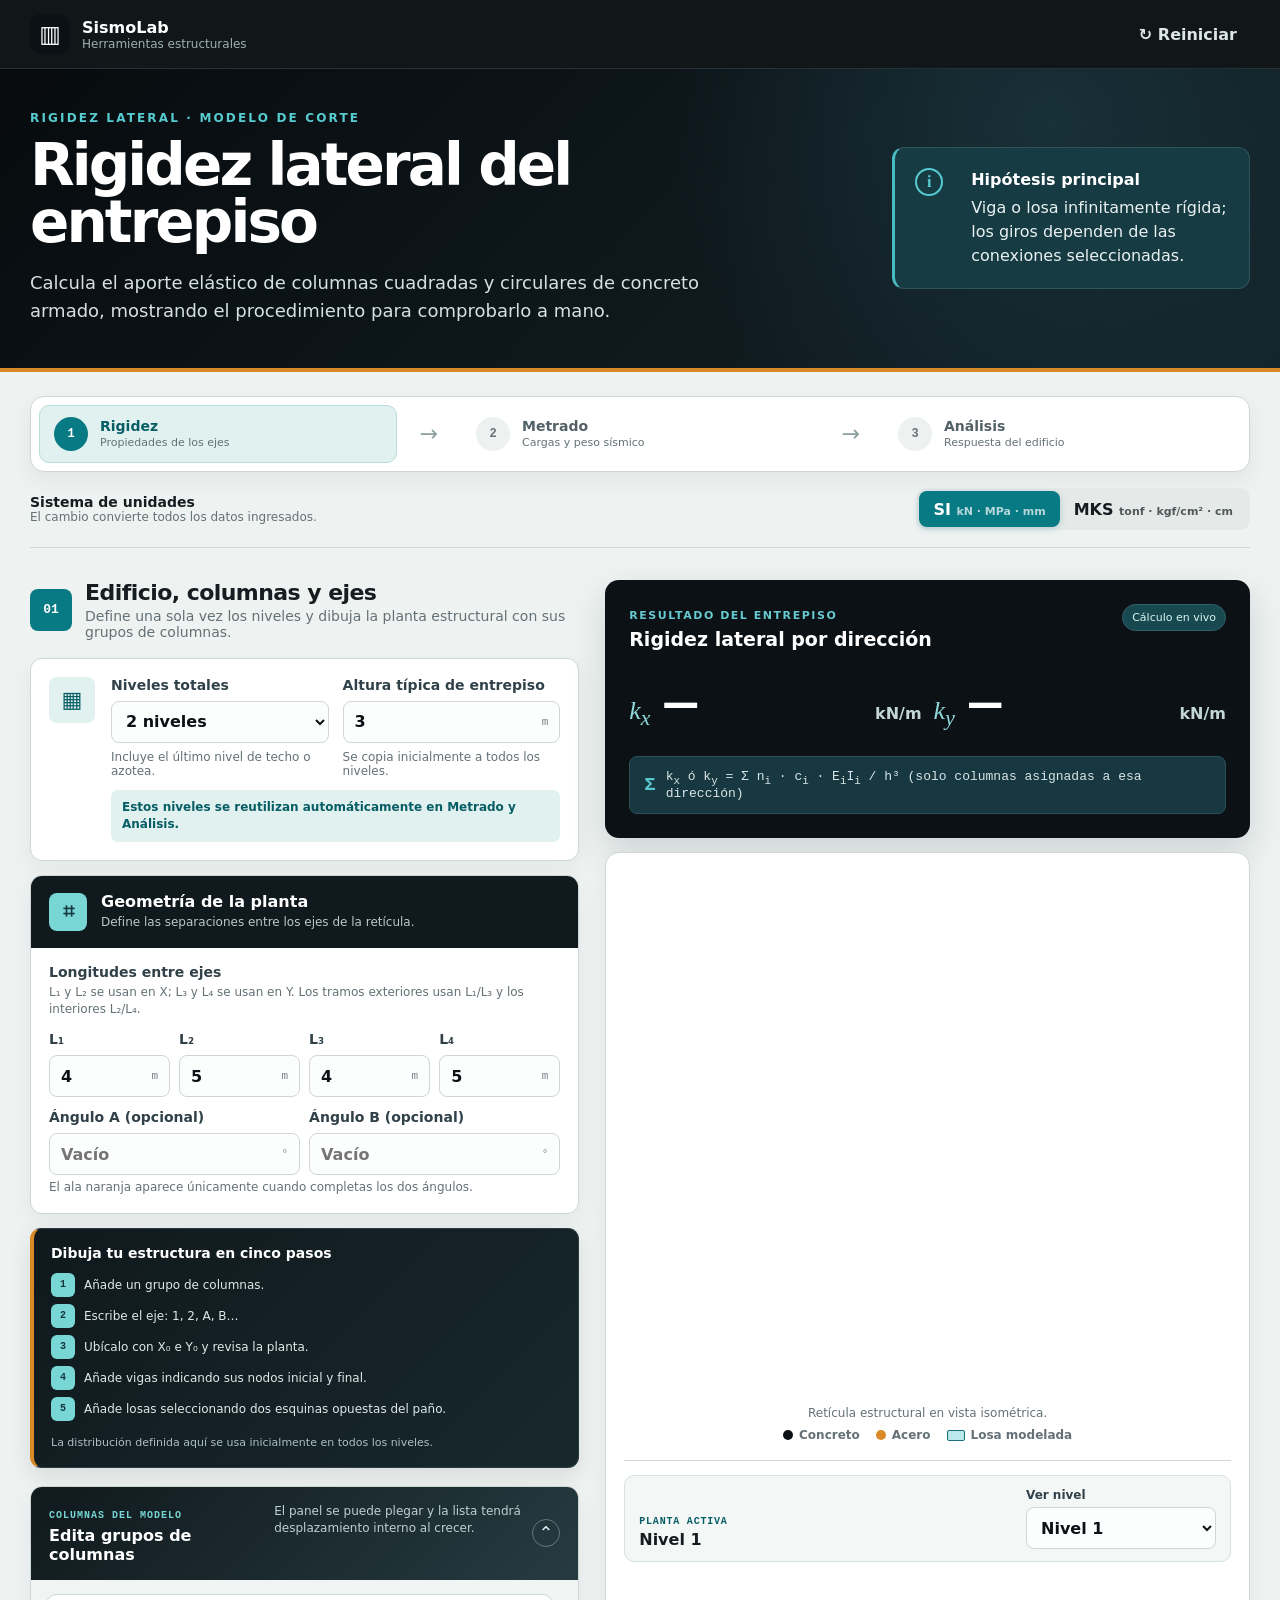
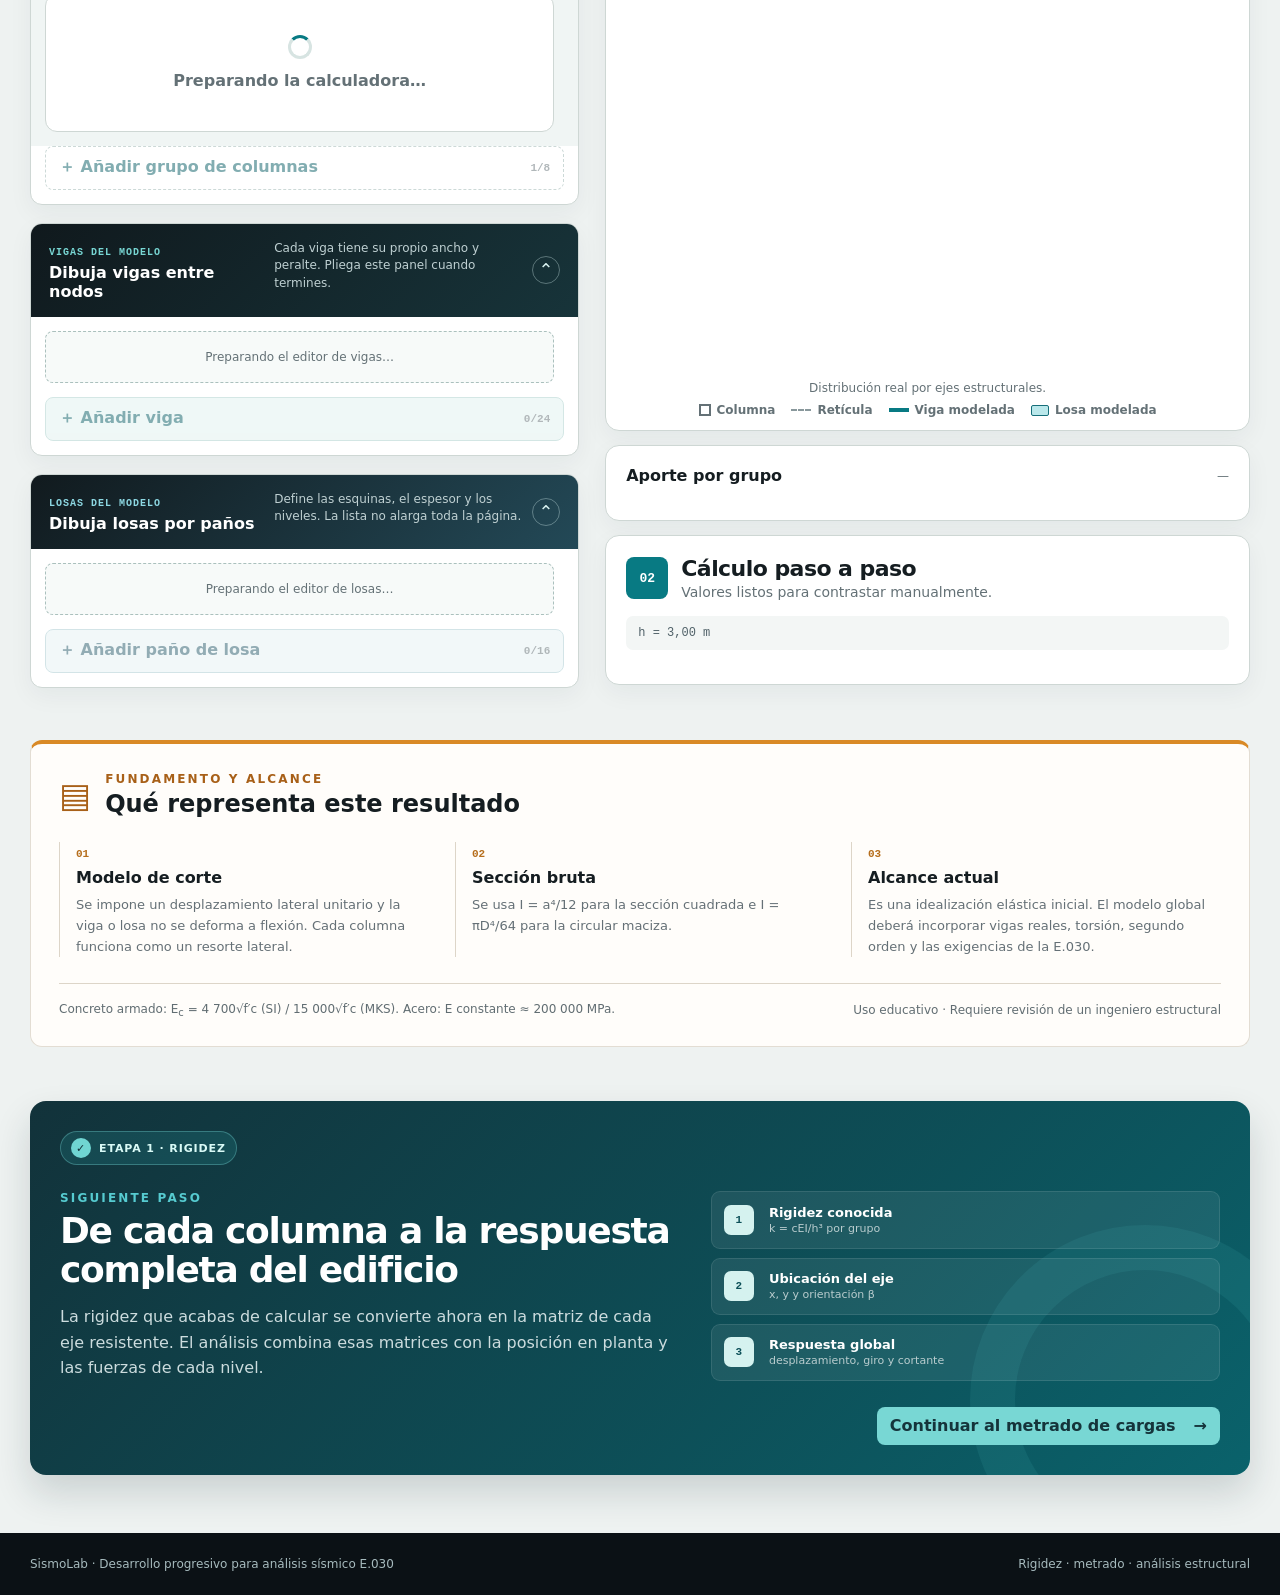
==== index.html @ bb8a7d31 "Análisis modal, matriz de flexibilidad y corrección del signo de torsión Correcciones: - Signo del g" ====
<!doctype html>
<html lang="es">
  <head>
    <meta charset="UTF-8" />
    <meta name="viewport" content="width=device-width, initial-scale=1.0" />
    <meta name="description" content="Herramienta educativa para rigidez lateral, metrado de cargas y análisis pseudotridimensional de edificios." />
    <title>SismoLab · Rigidez y análisis estructural</title>
    <link rel="icon" href="./favicon.svg" type="image/svg+xml" />
    <link rel="stylesheet" href="https://pyscript.net/releases/2025.11.1/core.css" />
    <link rel="stylesheet" href="./styles.css" />
    <script type="module" src="https://pyscript.net/releases/2025.11.1/core.js"></script>
  </head>
  <body>
    <main id="calculator" aria-busy="true">
      <header class="site-header">
        <div class="page-shell header-shell">
          <a class="brand" href="#inicio" aria-label="Ir al inicio">
            <span class="brand-mark" aria-hidden="true">▥</span>
            <span><strong>SismoLab</strong><small>Herramientas estructurales</small></span>
          </a>
          <div class="header-actions">
            <button class="button button-ghost" type="button" data-action="reset">↻ Reiniciar</button>
          </div>
        </div>
      </header>

      <section id="inicio" class="intro">
        <div class="page-shell intro-grid">
          <div>
            <p id="intro-eyebrow" class="eyebrow">RIGIDEZ LATERAL · MODELO DE CORTE</p>
            <h1 id="intro-title">Rigidez lateral del entrepiso</h1>
            <p id="intro-copy" class="intro-copy">Calcula el aporte elástico de columnas cuadradas y circulares de concreto armado, mostrando el procedimiento para comprobarlo a mano.</p>
          </div>
          <div class="model-note">
            <span aria-hidden="true">i</span>
            <p><strong id="model-note-title">Hipótesis principal</strong><span id="model-note-copy">Viga o losa infinitamente rígida; los giros dependen de las conexiones seleccionadas.</span></p>
          </div>
        </div>
      </section>

      <nav class="page-shell stage-switcher" aria-label="Etapas de trabajo">
        <button id="stage-rigidity-button" class="stage-tab is-active" type="button" data-action="stage" data-value="rigidity" aria-current="step">
          <span>1</span><div><strong>Rigidez</strong><small>Propiedades de los ejes</small></div>
        </button>
        <span class="stage-connector" aria-hidden="true">→</span>
        <button id="stage-loads-button" class="stage-tab" type="button" data-action="stage" data-value="loads">
          <span>2</span><div><strong>Metrado</strong><small>Cargas y peso sísmico</small></div>
        </button>
        <span class="stage-connector" aria-hidden="true">→</span>
        <button id="stage-analysis-button" class="stage-tab" type="button" data-action="stage" data-value="analysis">
          <span>3</span><div><strong>Análisis</strong><small>Respuesta del edificio</small></div>
        </button>
      </nav>

      <div id="rigidity-stage">

      <section class="page-shell unit-strip" aria-label="Sistema de unidades">
        <div>
          <span class="unit-strip__label">Sistema de unidades</span>
          <span class="unit-strip__hint">El cambio convierte todos los datos ingresados.</span>
        </div>
        <div class="unit-toggle">
          <button id="units-si" class="button is-active" type="button" data-action="units" data-value="SI" aria-pressed="true">SI <span>kN · MPa · mm</span></button>
          <button id="units-mks" class="button" type="button" data-action="units" data-value="MKS" aria-pressed="false">MKS <span>tonf · kgf/cm² · cm</span></button>
        </div>
      </section>

      <div class="page-shell workspace-grid">
        <section class="input-panel" aria-labelledby="datos-heading">
          <div class="section-heading">
            <span class="step-number">01</span>
            <div><h2 id="datos-heading">Edificio, columnas y ejes</h2><p>Define una sola vez los niveles y dibuja la planta estructural con sus grupos de columnas.</p></div>
          </div>

          <div class="story-card building-setup-card">
            <div class="story-icon" aria-hidden="true">▦</div>
            <div class="field-block">
              <label for="building-levels">Niveles totales</label>
              <select id="building-levels" data-field="building-levels">
                <option value="1">1 nivel</option><option value="2" selected>2 niveles</option><option value="3">3 niveles</option><option value="4">4 niveles</option><option value="5">5 niveles</option><option value="6">6 niveles</option><option value="7">7 niveles</option><option value="8">8 niveles</option><option value="9">9 niveles</option><option value="10">10 niveles</option><option value="11">11 niveles</option><option value="12">12 niveles</option>
              </select>
              <small>Incluye el último nivel de techo o azotea.</small>
            </div>
            <div class="field-block">
              <label for="story-height">Altura típica de entrepiso</label>
              <div class="input-with-unit">
                <input id="story-height" name="story-height" type="number" min="1" max="12" step="0.05" value="3" data-field="story-height" />
                <span>m</span>
              </div>
              <small>Se copia inicialmente a todos los niveles.</small>
            </div>
            <p class="building-setup-note">Estos niveles se reutilizan automáticamente en Metrado y Análisis.</p>
          </div>

          <section class="model-geometry-card" aria-labelledby="model-geometry-heading">
            <div class="model-geometry-card__head">
              <span aria-hidden="true">⌗</span>
              <div><h3 id="model-geometry-heading">Geometría de la planta</h3><p>Define las separaciones entre los ejes de la retícula.</p></div>
            </div>
            <div class="model-geometry-section">
              <strong>Longitudes entre ejes</strong>
              <small>L₁ y L₂ se usan en X; L₃ y L₄ se usan en Y. Los tramos exteriores usan L₁/L₃ y los interiores L₂/L₄.</small>
              <div class="length-fields">
                <div class="field-block"><label for="plan-length-1">L₁</label><div class="input-with-unit"><input id="plan-length-1" type="number" min="0.5" max="30" step="0.1" value="4" data-field="plan-length" data-index="0" /><span>m</span></div></div>
                <div class="field-block"><label for="plan-length-2">L₂</label><div class="input-with-unit"><input id="plan-length-2" type="number" min="0.5" max="30" step="0.1" value="5" data-field="plan-length" data-index="1" /><span>m</span></div></div>
                <div class="field-block"><label for="plan-length-3">L₃</label><div class="input-with-unit"><input id="plan-length-3" type="number" min="0.5" max="30" step="0.1" value="4" data-field="plan-length" data-index="2" /><span>m</span></div></div>
                <div class="field-block"><label for="plan-length-4">L₄</label><div class="input-with-unit"><input id="plan-length-4" type="number" min="0.5" max="30" step="0.1" value="5" data-field="plan-length" data-index="3" /><span>m</span></div></div>
              </div>
              <div class="plan-angle-fields">
                <div class="field-block"><label for="plan-angle-a">Ángulo A (opcional)</label><div class="input-with-unit"><input id="plan-angle-a" type="number" min="1" max="179" step="0.1" placeholder="Vacío" data-field="plan-angle-a" /><span>°</span></div></div>
                <div class="field-block"><label for="plan-angle-b">Ángulo B (opcional)</label><div class="input-with-unit"><input id="plan-angle-b" type="number" min="-45" max="45" step="0.1" placeholder="Vacío" data-field="plan-angle-b" /><span>°</span></div></div>
              </div>
              <small class="plan-angle-help">El ala naranja aparece únicamente cuando completas los dos ángulos.</small>
            </div>
          </section>

          <div class="axis-builder-guide" role="note" aria-label="Cómo dibujar la planta estructural">
            <strong>Dibuja tu estructura en cinco pasos</strong>
            <ol>
              <li><span>1</span>Añade un grupo de columnas.</li>
              <li><span>2</span>Escribe el eje: 1, 2, A, B…</li>
              <li><span>3</span>Ubícalo con X₀ e Y₀ y revisa la planta.</li>
              <li><span>4</span>Añade vigas indicando sus nodos inicial y final.</li>
              <li><span>5</span>Añade losas seleccionando dos esquinas opuestas del paño.</li>
            </ol>
            <small>La distribución definida aquí se usa inicialmente en todos los niveles.</small>
          </div>

          <details class="beam-editor column-editor" aria-labelledby="column-editor-heading" open>
            <summary class="beam-editor__head column-editor__head">
              <div><span>COLUMNAS DEL MODELO</span><h3 id="column-editor-heading">Edita grupos de columnas</h3></div>
              <p>El panel se puede plegar y la lista tendrá desplazamiento interno al crecer.</p>
            </summary>
            <div id="group-list" class="group-list editor-scroll-list">
              <div class="loading-card"><span class="spinner"></span><strong>Preparando la calculadora…</strong></div>
            </div>
            <button id="add-group" type="button" class="button add-group editor-add-button" data-action="add" disabled>＋ Añadir grupo de columnas <span id="group-count">1/8</span></button>
          </details>

          <details class="beam-editor" aria-labelledby="beam-editor-heading" open>
            <summary class="beam-editor__head">
              <div><span>VIGAS DEL MODELO</span><h3 id="beam-editor-heading">Dibuja vigas entre nodos</h3></div>
              <p>Cada viga tiene su propio ancho y peralte. Pliega este panel cuando termines.</p>
            </summary>
            <div id="beam-list" class="beam-list editor-scroll-list">
              <p class="beam-empty">Preparando el editor de vigas…</p>
            </div>
            <button id="add-beam" type="button" class="button add-beam" data-action="add-beam" disabled>＋ Añadir viga <span id="beam-count">0/24</span></button>
          </details>

          <details class="beam-editor slab-editor" aria-labelledby="slab-editor-heading" open>
            <summary class="beam-editor__head slab-editor__head">
              <div><span>LOSAS DEL MODELO</span><h3 id="slab-editor-heading">Dibuja losas por paños</h3></div>
              <p>Define las esquinas, el espesor y los niveles. La lista no alarga toda la página.</p>
            </summary>
            <div id="slab-list" class="beam-list slab-list editor-scroll-list">
              <p class="beam-empty">Preparando el editor de losas…</p>
            </div>
            <button id="add-slab" type="button" class="button add-beam add-slab" data-action="add-slab" disabled>＋ Añadir paño de losa <span id="slab-count">0/16</span></button>
          </details>
        </section>

        <section class="result-panel" aria-labelledby="resultado-heading">
          <div class="result-card">
            <div class="result-card__top">
              <div><span class="result-kicker">RESULTADO DEL ENTREPISO</span><h2 id="resultado-heading">Rigidez lateral por dirección</h2></div>
              <span class="live-pill">Cálculo en vivo</span>
            </div>
            <div class="total-grid">
              <output class="total-result" aria-live="polite">
                <span>k<sub>x</sub></span><strong id="total-stiffness-x">—</strong><em id="stiffness-unit-x">kN/m</em>
              </output>
              <output class="total-result" aria-live="polite">
                <span>k<sub>y</sub></span><strong id="total-stiffness-y">—</strong><em id="stiffness-unit-y">kN/m</em>
              </output>
            </div>
            <div id="calculation-warning" class="calculation-warning" hidden></div>
            <div class="formula-bar"><b>Σ</b><span>k<sub>x</sub> ó k<sub>y</sub> = Σ n<sub>i</sub> · c<sub>i</sub> · E<sub>i</sub>I<sub>i</sub> / h³ (solo columnas asignadas a esa dirección)</span></div>
          </div>

          <div class="frame-diagram">
            <div id="frame-diagram-3d" class="frame-diagram-3d building-diagram"></div>
            <p id="diagram-caption">Retícula estructural en vista isométrica.</p>
            <div class="iso-legend">
              <span class="iso-legend-item"><i class="iso-legend-dot iso-legend-dot--concrete"></i>Concreto</span>
              <span class="iso-legend-item"><i class="iso-legend-dot iso-legend-dot--steel"></i>Acero</span>
              <span class="iso-legend-item"><i class="iso-legend-slab"></i>Losa modelada</span>
            </div>
            <div class="diagram-divider"></div>
            <div class="plan-viewer-toolbar">
              <div><span>PLANTA ACTIVA</span><h3 id="plan-view-level-title" class="diagram-subheading">Nivel 1</h3></div>
              <div class="field-block">
                <label for="rigidity-plan-level">Ver nivel</label>
                <select id="rigidity-plan-level" data-field="rigidity-plan-level"><option value="0">Nivel 1</option></select>
              </div>
            </div>
            <div id="frame-diagram-plan" class="frame-diagram-3d frame-diagram-plan"></div>
            <p id="plan-caption">Distribución real por ejes estructurales.</p>
            <div class="iso-legend">
              <span class="iso-legend-item"><i class="iso-legend-shape iso-legend-shape--square"></i>Columna</span>
              <span class="iso-legend-item"><i class="plan-legend-line plan-legend-line--grid"></i>Retícula</span>
              <span class="iso-legend-item"><i class="plan-legend-line plan-legend-line--beam"></i>Viga modelada</span>
              <span class="iso-legend-item"><i class="plan-legend-slab"></i>Losa modelada</span>
              <span id="plan-wing-legend" class="iso-legend-item" hidden><i class="plan-legend-line plan-legend-line--wing"></i>Ala angular</span>
            </div>
          </div>

          <div class="contribution-card">
            <div class="subheading"><h3>Aporte por grupo</h3><span id="contribution-count">—</span></div>
            <div id="contribution-list" class="contribution-list"></div>
          </div>

          <div class="calculation-card">
            <div class="section-heading section-heading--small">
              <span class="step-number">02</span><div><h2>Cálculo paso a paso</h2><p>Valores listos para contrastar manualmente.</p></div>
            </div>
            <p id="height-conversion" class="height-conversion">h = 3,00 m</p>
            <div id="steps-list" class="steps-list"></div>
          </div>
        </section>
      </div>

      <section class="page-shell theory-section">
        <div class="theory-title"><span aria-hidden="true">▤</span><div><p class="eyebrow">FUNDAMENTO Y ALCANCE</p><h2>Qué representa este resultado</h2></div></div>
        <div class="theory-grid">
          <article><span>01</span><h3>Modelo de corte</h3><p>Se impone un desplazamiento lateral unitario y la viga o losa no se deforma a flexión. Cada columna funciona como un resorte lateral.</p></article>
          <article><span>02</span><h3>Sección bruta</h3><p>Se usa I = a⁴/12 para la sección cuadrada e I = πD⁴/64 para la circular maciza.</p></article>
          <article><span>03</span><h3>Alcance actual</h3><p>Es una idealización elástica inicial. El modelo global deberá incorporar vigas reales, torsión, segundo orden y las exigencias de la E.030.</p></article>
        </div>
        <div class="reference-row">
          <p>Concreto armado: E<sub>c</sub> = 4 700√f′c (SI) / 15 000√f′c (MKS). Acero: E constante ≈ 200 000 MPa.</p>
          <span>Uso educativo · Requiere revisión de un ingeniero estructural</span>
        </div>
      </section>

      <section class="page-shell analysis-transition" aria-labelledby="transition-heading">
        <div class="transition-status"><span>✓</span> ETAPA 1 · RIGIDEZ</div>
        <div class="transition-copy">
          <p class="eyebrow">SIGUIENTE PASO</p>
          <h2 id="transition-heading">De cada columna a la respuesta completa del edificio</h2>
          <p>La rigidez que acabas de calcular se convierte ahora en la matriz de cada eje resistente. El análisis combina esas matrices con la posición en planta y las fuerzas de cada nivel.</p>
        </div>
        <ol class="transition-flow" aria-label="Transición entre rigidez y análisis">
          <li><span>1</span><div><strong>Rigidez conocida</strong><small>k = cEI/h³ por grupo</small></div></li>
          <li><span>2</span><div><strong>Ubicación del eje</strong><small>x, y y orientación β</small></div></li>
          <li><span>3</span><div><strong>Respuesta global</strong><small>desplazamiento, giro y cortante</small></div></li>
        </ol>
        <button class="button transition-button" type="button" data-action="stage" data-value="loads">Continuar al metrado de cargas <span aria-hidden="true">→</span></button>
      </section>
      </div>

      <section id="loads-stage" class="page-shell analysis-stage" hidden aria-labelledby="loads-heading">
        <div class="analysis-stage__head">
          <button class="button button-ghost" type="button" data-action="stage" data-value="rigidity">← Volver a Rigidez</button>
          <div>
            <p class="eyebrow">ETAPA 2 · METRADO DE CARGAS</p>
            <h2 id="loads-heading">Metrado de cargas y centro de masa por nivel</h2>
            <p>Desglosa columnas, vigas, losa y cargas superficiales para calcular el peso, el centro de masa y la fuerza estática de cada piso.</p>
          </div>
        </div>

        <div class="analysis-bridge" role="note">
          <span aria-hidden="true">1 → 2</span>
          <div><strong>¿Qué cambió?</strong><p>Los niveles, columnas y ejes ya vienen de Rigidez. Aquí completas el uso y las cargas de cada piso para obtener el peso y la fuerza sísmica que alimentarán la Etapa 3.</p></div>
        </div>

        <div class="analysis-workspace">
          <section class="analysis-input-panel" aria-labelledby="loads-data-heading">
            <div class="section-heading">
              <span class="step-number">02</span>
              <div><h2 id="loads-data-heading">Parámetros de sitio (E.030)</h2><p>Zona sísmica, suelo, categoría y sistema estructural.</p></div>
            </div>

            <div class="global-use-card">
              <div>
                <span class="global-use-card__step">USO GENERAL</span>
                <strong>Aplicar la sobrecarga de uso a todos los pisos</strong>
                <small>La selección queda guardada y se aplica a todos los pisos comunes. La azotea conserva su carga específica; luego puedes modificar un nivel individual.</small>
              </div>
              <div class="field-block">
                <label for="loads-use-global">Uso de la edificación (E.020)</label>
                <select id="loads-use-global" data-field="loads-use-global">
                  <option value="vivienda" selected>Vivienda · 2,0 kN/m²</option>
                  <option value="oficina">Oficina · 2,5 kN/m²</option>
                  <option value="aula">Aula / centro de enseñanza · 3,0 kN/m²</option>
                  <option value="corredor_publico">Corredores y escaleras públicas · 4,0 kN/m²</option>
                  <option value="tienda">Tiendas / centros comerciales · 5,0 kN/m²</option>
                  <option value="biblioteca_salas">Biblioteca: sala de lectura · 3,0 kN/m²</option>
                  <option value="biblioteca_deposito">Biblioteca: almacenaje · 7,5 kN/m²</option>
                  <option value="garaje_liviano">Estacionamiento liviano · 2,5 kN/m²</option>
                  <option value="otro">Otro · editable por nivel</option>
                </select>
              </div>
            </div>

            <div class="analysis-form-grid analysis-form-grid--four">
              <div class="field-block">
                <label for="loads-zone">Zona sísmica</label>
                <select id="loads-zone" data-field="loads-zone">
                  <option value="1">Zona 1 (Z=0,10)</option>
                  <option value="2">Zona 2 (Z=0,25)</option>
                  <option value="3" selected>Zona 3 (Z=0,35)</option>
                  <option value="4">Zona 4 (Z=0,45)</option>
                </select>
              </div>
              <div class="field-block">
                <label for="loads-soil">Perfil de suelo</label>
                <select id="loads-soil" data-field="loads-soil">
                  <option value="S0">S0 · Roca</option>
                  <option value="S1">S1 · Suelos muy rígidos</option>
                  <option value="S2" selected>S2 · Suelos rígidos</option>
                  <option value="S3">S3 · Suelos intermedios</option>
                  <option value="S4">S4 · Suelos blandos</option>
                </select>
                <small>Cinco perfiles S0–S4. Para S2 y S3, sin Vs30 se usan los valores conservadores indicados por la E.030:2026.</small>
              </div>
              <div class="field-block">
                <label for="loads-category">Categoría</label>
                <select id="loads-category" data-field="loads-category">
                  <option value="A1">A₁ · Salud esencial (U=1,5 sin aislamiento)</option>
                  <option value="A2">A₂ · Esencial (U=1,5)</option>
                  <option value="B">B · Importante (U=1,3)</option>
                  <option value="C" selected>C · Común (U=1,0)</option>
                </select>
              </div>
              <div class="field-block">
                <label for="loads-system">Sistema estructural</label>
                <select id="loads-system" data-field="loads-system">
                  <option value="porticos">Pórticos (R₀=8)</option>
                  <option value="dual">Dual (R₀=7)</option>
                  <option value="muros" selected>Muros estructurales (R₀=6)</option>
                  <option value="albanileria">Albañilería (R₀=3)</option>
                </select>
              </div>
              <p class="field-help">La Tabla 9 se comprueba automáticamente. A₁ en zonas 3 y 4 requiere aislamiento sísmico y queda fuera de este modelo convencional.</p>
            </div>

            <div class="analysis-form-grid analysis-form-grid--four">
              <div class="field-block">
                <span class="output-label">Irregularidad en altura I<sub>a</sub></span>
                <output id="loads-ia" class="factor-output">1,00</output>
              </div>
              <div class="field-block">
                <span class="output-label">Irregularidad en planta I<sub>p</sub></span>
                <output id="loads-ip" class="factor-output">1,00</output>
              </div>
              <div class="field-block">
                <label for="loads-period-mode">Periodo fundamental T</label>
                <select id="loads-period-mode" data-field="loads-period-mode">
                  <option value="auto" selected>Estimar T = hn/CT</option>
                  <option value="manual">Ingresar T manualmente</option>
                </select>
              </div>
              <div class="field-block">
                <label for="loads-period-manual">T manual</label>
                <div class="input-with-unit"><input id="loads-period-manual" type="number" step="0.01" min="0.05" value="0.30" data-field="loads-period-manual" disabled /><span>s</span></div>
              </div>
            </div>

            <div class="analysis-subsection">
              <div class="subheading"><h3>Niveles y cargas por nivel</h3><span id="loads-level-count">2 niveles heredados de Rigidez</span></div>
              <div id="loads-level-list" class="analysis-floor-list"></div>
              <button type="button" class="button button-ghost inherited-levels-button" data-action="stage" data-value="rigidity">Cambiar cantidad de niveles en Rigidez</button>
            </div>

            <section class="irregularity-panel" aria-labelledby="irregularity-heading">
              <div class="section-heading section-heading--compact">
                <span class="step-number">I</span>
                <div><h2 id="irregularity-heading">Irregularidades E.030:2026</h2><p>I<sub>a</sub> e I<sub>p</sub> se obtienen con el menor factor aplicable.</p></div>
              </div>
              <div class="irregularity-manual-grid">
                <fieldset>
                  <legend>Inspección en altura</legend>
                  <label class="check-card"><input id="loads-discontinuity-vertical" type="checkbox" data-field="loads-discontinuity-vertical" /><span><strong>Discontinuidad vertical</strong><small>Desalineamiento de un elemento que resiste más de 10% del cortante.</small></span><b>0,80</b></label>
                  <label class="check-card"><input id="loads-extreme-discontinuity-vertical" type="checkbox" data-field="loads-extreme-discontinuity-vertical" /><span><strong>Discontinuidad extrema</strong><small>Los elementos discontinuos superan 25% del cortante total.</small></span><b>0,60</b></label>
                </fieldset>
                <fieldset>
                  <legend>Inspección en planta</legend>
                  <label class="check-card"><input id="loads-reentrant-corners" type="checkbox" data-field="loads-reentrant-corners" /><span><strong>Esquinas entrantes</strong><small>Entrantes mayores que 20% en ambas direcciones.</small></span><b>0,90</b></label>
                  <label class="check-card"><input id="loads-diaphragm-discontinuity" type="checkbox" data-field="loads-diaphragm-discontinuity" /><span><strong>Diafragma discontinuo</strong><small>Aberturas mayores que 50% o sección neta menor que 50%.</small></span><b>0,85</b></label>
                  <label class="check-card"><input id="loads-nonparallel-systems" type="checkbox" data-field="loads-nonparallel-systems" /><span><strong>Sistemas no paralelos</strong><small>Con las excepciones normativas de 30° y 10% del cortante.</small></span><b>0,90</b></label>
                </fieldset>
              </div>
              <p class="field-help">La rigidez, masa, geometría y torsión se revisan automáticamente. El piso débil sólo se evalúa cuando ingresas Vn,x y Vn,y por nivel.</p>
              <div id="loads-irregularity-results"></div>
            </section>
          </section>

          <section class="analysis-result-panel" aria-labelledby="loads-result-heading">
            <div class="analysis-result-card">
              <div class="result-card__top">
                <div><span class="result-kicker">METRADO EN VIVO</span><h2 id="loads-result-heading">Peso sísmico y cortante basal</h2></div>
                <span class="live-pill">Cálculo en vivo</span>
              </div>
              <div id="loads-warning" class="analysis-warning" hidden></div>
              <div id="loads-summary" class="analysis-summary"></div>
              <div class="formula-bar"><b>Σ</b><span>P = CM superficial + columnas + vigas + %CV · CV · V = (Z·U·C·S/R)·ΣP</span></div>
            </div>

            <div class="analysis-plan-card">
              <div class="subheading"><h3>Peso sísmico por nivel</h3><span>P<sub>i</sub> en kN</span></div>
              <div id="loads-weight-chart" class="analysis-chart"></div>
            </div>

            <div class="analysis-plan-card">
              <div class="subheading"><h3>Fuerza sísmica por nivel</h3><span>F<sub>i</sub> en kN</span></div>
              <div id="loads-force-chart" class="analysis-chart"></div>
            </div>

            <div id="loads-table" class="analysis-table-card"></div>

            <div id="loads-steps-card" class="steps-card">
              <button type="button" class="details-toggle" data-action="toggle-details" data-target="#loads-steps-card" aria-expanded="false" aria-controls="loads-steps">Desarrollo paso a paso del metrado <span>ver desarrollo</span></button>
              <div id="loads-steps" class="steps-scroll"></div>
            </div>

            <button id="apply-loads-to-analysis" type="button" class="button transition-button" data-action="apply-loads">Usar estas fuerzas en el Análisis <span aria-hidden="true">→</span></button>
          </section>
        </div>

        <div class="analysis-scope">
          <strong>Alcance de esta etapa</strong>
          <p>Metrado por grupos: incorpora las columnas definidas en Rigidez, un grupo típico de vigas por nivel, losa, acabados, tabiquería y carga viva. Las coordenadas de grupos repetidos representan su centroide. No reemplaza el metrado individual completo del proyecto ni el análisis dinámico cuando la norma lo exige.</p>
        </div>
      </section>

      <section id="analysis-stage" class="page-shell analysis-stage" hidden aria-labelledby="analysis-heading">
        <div class="analysis-stage__head">
          <button class="button button-ghost" type="button" data-action="stage" data-value="loads">← Volver a Metrado</button>
          <div>
            <p class="eyebrow">ETAPA 3 · ANÁLISIS PSEUDOTRIDIMENSIONAL</p>
            <h2 id="analysis-heading">Respuesta del edificio con diafragmas rígidos</h2>
            <p>Cada nivel tiene tres movimientos: desplazamiento en X, desplazamiento en Y y giro alrededor del eje vertical.</p>
          </div>
        </div>

        <div class="analysis-bridge" role="note">
          <span aria-hidden="true">2 → 3</span>
          <div><strong>¿Qué cambió?</strong><p>La cantidad de niveles y los ejes ya están definidos desde Rigidez; Metrado aporta sus fuerzas. Aquí se calcula cómo se desplaza y gira el edificio completo.</p></div>
        </div>

        <div class="analysis-workspace">
          <section class="analysis-input-panel" aria-labelledby="analysis-data-heading">
            <div class="section-heading">
              <span class="step-number">03</span>
              <div><h2 id="analysis-data-heading">Modelo global</h2><p>Define niveles, fuerzas y geometría de los ejes.</p></div>
            </div>

            <button class="button example-button" type="button" data-action="load-analysis-example">▦ Cargar ejemplo estable de 2 niveles</button>

            <div class="analysis-form-grid">
              <div class="field-block">
                <span class="output-label">Niveles definidos en Rigidez</span>
                <output id="analysis-level-count" class="factor-output">2 niveles</output>
                <small>Para cambiar la cantidad, vuelve a la Etapa 1.</small>
              </div>
              <div class="field-block">
                <label for="analysis-alpha">Dirección sísmica α</label>
                <div class="input-with-unit"><input id="analysis-alpha" type="number" step="1" value="0" data-field="analysis-alpha" /><span>°</span></div>
              </div>
            </div>

            <div class="analysis-subsection">
              <div class="subheading"><h3>Fuerza y altura por nivel</h3><span>F en kN · h en m</span></div>
              <div id="analysis-floor-list" class="analysis-floor-list"></div>
            </div>

            <div class="analysis-subsection">
              <div class="subheading"><h3>Centro de masa</h3><span>coordenadas del diafragma</span></div>
              <div class="analysis-form-grid analysis-form-grid--four">
                <div class="field-block"><label for="analysis-cm-x">x<sub>CM</sub></label><div class="input-with-unit"><input id="analysis-cm-x" type="number" step="0.1" value="2.5" data-field="analysis-cm-x" /><span>m</span></div></div>
                <div class="field-block"><label for="analysis-cm-y">y<sub>CM</sub></label><div class="input-with-unit"><input id="analysis-cm-y" type="number" step="0.1" value="2" data-field="analysis-cm-y" /><span>m</span></div></div>
                <div class="field-block"><label for="analysis-ecc-x">e<sub>acc,x</sub></label><div class="input-with-unit"><input id="analysis-ecc-x" type="number" step="0.01" value="0" data-field="analysis-ecc-x" /><span>m</span></div></div>
                <div class="field-block"><label for="analysis-ecc-y">e<sub>acc,y</sub></label><div class="input-with-unit"><input id="analysis-ecc-y" type="number" step="0.01" value="0" data-field="analysis-ecc-y" /><span>m</span></div></div>
              </div>
              <p class="field-help">Para una fuerza en X, e<sub>acc,y</sub> genera el momento torsor. El signo indica el lado del centro de masa.</p>
            </div>

            <div class="analysis-subsection">
              <div class="subheading"><h3>Ejes resistentes</h3><span>se reutilizan tus grupos</span></div>
              <p class="field-help">x₀, y₀ ubican un punto del eje; β mide su orientación antihoraria desde X.</p>
              <div id="analysis-frame-list" class="analysis-frame-list"></div>
            </div>

            <div id="analysis-steps-card" class="steps-card">
              <button type="button" class="details-toggle" data-action="toggle-details" data-target="#analysis-steps-card" aria-expanded="false" aria-controls="analysis-steps">Desarrollo paso a paso del análisis <span>ver desarrollo</span></button>
              <div id="analysis-steps" class="steps-scroll"></div>
            </div>
          </section>

          <section class="analysis-result-panel" aria-labelledby="analysis-result-heading">
            <div class="analysis-result-card">
              <div class="result-card__top">
                <div><span class="result-kicker">RESPUESTA ELÁSTICA</span><h2 id="analysis-result-heading">Resultados del edificio</h2></div>
                <span class="live-pill">Cálculo en vivo</span>
              </div>
              <div id="analysis-warning" class="analysis-warning" hidden></div>
              <div id="analysis-summary" class="analysis-summary"></div>
            </div>

            <div class="analysis-plan-card">
              <div class="subheading"><h3>Modelo en planta</h3><span>CM y ejes resistentes</span></div>
              <div id="analysis-plan" class="analysis-plan"></div>
            </div>

            <div class="analysis-plan-card">
              <div class="subheading subheading--with-control">
                <div><h3>Planta deformada</h3><span>Diafragma original vs. desplazado y rotado</span></div>
                <div class="viz-control"><label for="analysis-deform-level">Nivel</label><select id="analysis-deform-level" data-field="analysis-deform-level"></select></div>
              </div>
              <div id="analysis-deformed-plan" class="analysis-plan"></div>
              <p id="analysis-deformed-plan-caption" class="viz-caption"></p>
            </div>

            <div class="analysis-plan-card">
              <div class="subheading"><h3>Vista axonométrica deformada</h3><span>Inclinación acumulada por nivel</span></div>
              <div id="analysis-axonometric" class="analysis-plan"></div>
              <p id="analysis-axonometric-caption" class="viz-caption"></p>
            </div>

            <div class="analysis-plan-card">
              <div class="subheading subheading--with-control">
                <div><h3>Elevación de pórtico</h3><span>Deformada del modelo de corte</span></div>
                <div class="viz-control"><label for="analysis-elevation-axis">Eje</label><select id="analysis-elevation-axis" data-field="analysis-elevation-axis"></select></div>
              </div>
              <div id="analysis-frame-elevation" class="analysis-elevation"></div>
            </div>

            <div class="analysis-plan-card">
              <div class="subheading subheading--with-control">
                <div><h3>Matriz local del pórtico</h3><span>Forma simbólica y valores calculados</span></div>
                <div class="viz-control"><label for="analysis-matrix-axis">Pórtico</label><select id="analysis-matrix-axis" data-field="analysis-matrix-axis"></select></div>
              </div>
              <div id="analysis-frame-matrix"></div>
            </div>

            <div class="analysis-plan-card">
              <div class="subheading"><h3>Fuerza sísmica por piso</h3><span>Entrada F por nivel</span></div>
              <div id="analysis-floor-forces-chart" class="analysis-chart"></div>
            </div>

            <div class="analysis-plan-card">
              <div class="subheading"><h3>Cortante de piso</h3><span>Σ F desde el techo hasta el nivel</span></div>
              <div id="analysis-story-shear-chart" class="analysis-chart"></div>
            </div>

            <div class="analysis-plan-card">
              <div class="subheading"><h3>Momento en columna</h3><span>Momento de extremo del eje seleccionado arriba</span></div>
              <div id="analysis-column-moment-chart" class="analysis-chart"></div>
            </div>

            <div class="analysis-table-card modal-card" aria-labelledby="analysis-modal-heading">
              <div class="subheading subheading--with-control">
                <div><h3 id="analysis-modal-heading">Análisis modal</h3><span>Periodos, frecuencias y participación de masa</span></div>
                <div class="viz-control"><label for="analysis-modal-mode">Modo</label><select id="analysis-modal-mode" data-field="analysis-modal-mode"></select></div>
              </div>
              <div id="analysis-modal"></div>
            </div>

            <div id="analysis-displacements" class="analysis-table-card"></div>
            <div id="analysis-frames" class="analysis-table-card"></div>
          </section>
        </div>

        <section class="analysis-method" aria-labelledby="analysis-method-heading">
          <div class="theory-title"><span aria-hidden="true">∑</span><div><p class="eyebrow">CÓMO SE CONECTAN LAS ETAPAS</p><h2 id="analysis-method-heading">Ruta matricial del análisis</h2></div></div>
          <div class="analysis-method-grid">
            <article><span>01</span><h3>Matriz de cada eje</h3><p>Las rigideces de los pisos forman K<sub>eje</sub>. Para dos niveles: [k₁+k₂, −k₂; −k₂, k₂].</p></article>
            <article><span>02</span><h3>Posición y orientación</h3><p>G relaciona el movimiento del diafragma con el eje mediante cos β, sin β y el brazo perpendicular r.</p></article>
            <article><span>03</span><h3>Ensamblaje y solución</h3><p>K<sub>P3D</sub> = Σ GᵀK<sub>eje</sub>G y el sistema K<sub>P3D</sub>U = F entrega desplazamientos y giros. La inversa F = K<sup>−1</sup> es la matriz de flexibilidad.</p></article>
            <article><span>04</span><h3>Análisis modal</h3><p>Con la masa m y la inercia J = m(a²+b²)/12 de cada diafragma se resuelve Kφ = ω²Mφ: periodos T = 2π/ω, formas de modo y masa participativa.</p></article>
          </div>
        </section>

        <div class="analysis-scope">
          <strong>Alcance de esta etapa</strong>
          <p>Modelo lineal educativo con diafragmas rígidos y tres grados de libertad por nivel. La geometría base de los grupos se repite; cuando defines Kx o Ky por piso en Metrado, su aporte se escala proporcionalmente en ese nivel. No incluye vigas deformables, interacción suelo–estructura, segundo orden, combinación ortogonal 100% + 30% ni la combinación espectral de respuestas de la E.030. El análisis modal usa las masas del Metrado.</p>
        </div>
      </section>

      <footer><div class="page-shell"><span>SismoLab · Desarrollo progresivo para análisis sísmico E.030</span><span>Rigidez · metrado · análisis estructural</span></div></footer>
    </main>
    <script type="py" src="./app.py" config="./pyscript.toml"></script>
  </body>
</html>
---- styles.css ----
:root {
  --background: #eef2f1;
  --foreground: #151d21;
  --muted: #647176;
  --border: #ced7d4;
  --ink: #0b1115;
  --teal: #087a83;
  --teal-dark: #075d65;
  --teal-pale: #e0f1ef;
  --amber: #d98925;
  --violet: #5d5fc0;
  --danger: #9c342c;
  --sans: Inter, ui-sans-serif, system-ui, -apple-system, BlinkMacSystemFont, "Segoe UI", sans-serif;
  --mono: "SFMono-Regular", Consolas, "Liberation Mono", monospace;
}

* { box-sizing: border-box; }
html { scroll-behavior: smooth; font-family: var(--sans); }
body { margin: 0; min-width: 320px; background: var(--background); color: var(--foreground); font-size: 16px; }
button, input, select { font: inherit; }
button { cursor: pointer; }
.page-shell { width: min(1220px, calc(100% - 40px)); margin-inline: auto; }

.button { min-height: 38px; padding: 8px 13px; color: var(--foreground); background: transparent; border: 0; border-radius: 8px; font-weight: 700; transition: 150ms ease; }
.button:hover { background: #e7eceb; }
.button:focus-visible, input:focus-visible, select:focus-visible { outline: 3px solid rgba(8,122,131,.2); outline-offset: 2px; }
.button:disabled { cursor: not-allowed; opacity: .5; }
.button-ghost { color: #46565c; }

.site-header { position: sticky; z-index: 40; top: 0; color: white; background: rgba(8,13,16,.96); border-bottom: 1px solid #263238; backdrop-filter: blur(16px); }
.header-shell { min-height: 68px; display: flex; align-items: center; justify-content: space-between; gap: 20px; }
.brand { display: inline-flex; align-items: center; gap: 12px; color: inherit; text-decoration: none; }
.brand-mark { width: 40px; height: 40px; display: grid; place-items: center; color: white; background: var(--ink); border-radius: 10px; font-size: 23px; }
.brand > span:last-child { display: grid; }
.brand strong { font-size: 16px; }
.brand small { color: #9eafb4; font-size: 12px; }
.header-actions { display: flex; align-items: center; gap: 10px; }
.site-header .button { color: #dce6e7; }
.site-header .button:hover { background: #1a2429; }

.intro { color: white; background: radial-gradient(circle at 82% 18%,#183038 0,transparent 35%),linear-gradient(135deg,#070b0e,#101b20 68%,#13242a); border-bottom: 4px solid var(--amber); }
.intro-grid { min-height: 240px; display: grid; grid-template-columns: minmax(0,1.55fr) minmax(300px,.7fr); gap: 70px; align-items: center; padding-block: 42px; }
.eyebrow { margin: 0 0 12px; color: #56cbd0; font-size: 12px; font-weight: 800; letter-spacing: .18em; }
.intro h1 { max-width: 720px; margin: 0; font-size: clamp(36px,5vw,58px); line-height: .98; letter-spacing: -.05em; }
.intro-copy { max-width: 720px; margin: 18px 0 0; color: #d6e0e1; font-size: 18px; line-height: 1.58; }
.model-note { display: grid; grid-template-columns: 42px 1fr; gap: 14px; padding: 20px; color: #e9f1f1; background: #173b43; border: 1px solid #31545b; border-left: 3px solid #49bbc2; border-radius: 12px; }
.model-note > span { width: 28px; height: 28px; display: grid; place-items: center; color: #55cbd1; border: 2px solid currentColor; border-radius: 50%; font-family: Georgia, serif; font-weight: 800; }
.model-note p { margin: 0; line-height: 1.5; }
.model-note strong { display: block; margin-bottom: 4px; color: white; }

.stage-switcher { display: grid; grid-template-columns: minmax(0,1fr) 44px minmax(0,1fr) 44px minmax(0,1fr); align-items: center; gap: 10px; margin-top: 24px; padding: 8px; background: white; border: 1px solid var(--border); border-radius: 14px; box-shadow: 0 8px 22px rgba(18,44,51,.06); }
.stage-tab { min-width: 0; display: flex; align-items: center; gap: 12px; padding: 11px 14px; color: #526168; background: transparent; border: 1px solid transparent; border-radius: 10px; text-align: left; }
.stage-tab > span { width: 34px; height: 34px; display: grid; flex: 0 0 auto; place-items: center; color: #667278; background: #edf1f0; border-radius: 50%; font-family: var(--mono); font-size: 12px; font-weight: 800; }
.stage-tab div { min-width: 0; display: grid; }
.stage-tab strong { color: inherit; font-size: 14px; }
.stage-tab small { margin-top: 2px; color: var(--muted); font-size: 11px; }
.stage-tab:hover { background: #f5f8f7; }
.stage-tab.is-active { color: var(--teal-dark); background: var(--teal-pale); border-color: #b8deda; }
.stage-tab.is-active > span { color: white; background: var(--teal); }
.stage-connector { color: #8ba09f; font-size: 22px; text-align: center; }

.unit-strip { min-height: 76px; display: flex; align-items: center; justify-content: space-between; gap: 24px; padding-block: 14px; border-bottom: 1px solid var(--border); }
.unit-strip > div:first-child { display: grid; }
.unit-strip__label { font-size: 14px; font-weight: 800; }
.unit-strip__hint { color: var(--muted); font-size: 12px; }
.unit-toggle { display: flex; padding: 3px; background: #e5eae9; border-radius: 10px; }
.unit-toggle button { min-height: 36px; padding-inline: 14px; }
.unit-toggle button span { font-size: 11px; opacity: .7; }
.unit-toggle button.is-active { color: white; background: var(--teal); box-shadow: 0 2px 7px rgba(8,110,121,.22); }

.workspace-grid { display: grid; grid-template-columns: minmax(390px,.92fr) minmax(0,1.08fr); gap: 26px; align-items: start; padding-block: 32px 52px; }
.input-panel, .result-panel { min-width: 0; }
.section-heading { display: flex; align-items: center; gap: 13px; margin-bottom: 18px; }
.section-heading--small { margin-bottom: 16px; }
.step-number { width: 42px; height: 42px; display: grid; flex: 0 0 auto; place-items: center; color: white; background: var(--teal); border-radius: 8px; font-family: var(--mono); font-size: 13px; font-weight: 700; }
.section-heading h2 { margin: 0; font-size: 22px; letter-spacing: -.025em; }
.section-heading p { margin: 3px 0 0; color: var(--muted); font-size: 14px; }

.story-card, .column-card, .frame-diagram, .contribution-card, .calculation-card { background: white; border: 1px solid var(--border); border-radius: 12px; box-shadow: 0 8px 24px rgba(18,44,51,.05); }
.story-card { display: grid; grid-template-columns: 48px 1fr; gap: 14px; align-items: start; margin-bottom: 14px; padding: 18px; }
.building-setup-card { grid-template-columns: 48px repeat(2,minmax(0,1fr)); column-gap: 14px; row-gap: 12px; }
.building-setup-note { grid-column: 2 / -1; margin: 0; padding: 9px 11px; color: var(--teal-dark); background: var(--teal-pale); border-radius: 7px; font-size: 12px; font-weight: 700; line-height: 1.45; }
.story-icon { width: 46px; height: 46px; display: grid; place-items: center; color: var(--teal-dark); background: var(--teal-pale); border-radius: 8px; font-size: 22px; }
.axis-builder-guide { margin-bottom: 14px; padding: 16px 17px; color: #dfe9ea; background: linear-gradient(135deg,#10191d,#17282d); border: 1px solid #2a3c42; border-left: 4px solid var(--amber); border-radius: 11px; box-shadow: 0 8px 22px rgba(11,17,21,.1); }
.axis-builder-guide > strong { display: block; color: white; font-size: 14px; }
.axis-builder-guide ol { display: grid; gap: 7px; margin: 12px 0 10px; padding: 0; list-style: none; }
.axis-builder-guide li { display: grid; grid-template-columns: 25px minmax(0,1fr); gap: 8px; align-items: center; font-size: 12px; }
.axis-builder-guide li span { width: 24px; height: 24px; display: grid; place-items: center; color: #15343b; background: #78d7d4; border-radius: 6px; font-family: var(--mono); font-size: 10px; font-weight: 800; }
.axis-builder-guide small { color: #aebfc2; font-size: 11px; line-height: 1.45; }
.model-geometry-card { margin-bottom: 14px; overflow: hidden; background: white; border: 1px solid var(--border); border-radius: 12px; box-shadow: 0 8px 24px rgba(18,44,51,.05); }
.model-geometry-card__head { display: grid; grid-template-columns: 40px minmax(0,1fr); gap: 12px; align-items: center; padding: 16px 18px; color: white; background: #10191d; }
.model-geometry-card__head > span { width: 38px; height: 38px; display: grid; place-items: center; color: #16383e; background: #78d7d4; border-radius: 8px; font-family: var(--mono); font-size: 20px; font-weight: 800; }
.model-geometry-card__head h3 { margin: 0; font-size: 16px; }
.model-geometry-card__head p { margin: 3px 0 0; color: #b9cacc; font-size: 12px; line-height: 1.45; }
.model-geometry-section { padding: 16px 18px; }
.model-geometry-section + .model-geometry-section { border-top: 1px solid var(--border); }
.model-geometry-section > strong { display: block; color: #314149; font-size: 14px; }
.model-geometry-section > small { display: block; margin-top: 4px; color: var(--muted); font-size: 12px; line-height: 1.45; }
.length-fields { display: grid; grid-template-columns: repeat(4,minmax(0,1fr)); gap: 9px; margin-top: 13px; }
.plan-angle-fields { display: grid; grid-template-columns: repeat(2,minmax(0,1fr)); gap: 9px; margin-top: 12px; }
.plan-angle-help { display: block; margin-top: 8px; color: var(--muted); font-size: 12px; line-height: 1.45; }
.length-fields .input-with-unit input, .plan-angle-fields .input-with-unit input { padding-right: 34px; }
.beam-editor { margin-top: 18px; overflow: hidden; background: white; border: 1px solid var(--border); border-radius: 12px; box-shadow: 0 8px 24px rgba(18,44,51,.05); }
.beam-editor__head { position: relative; display: flex; align-items: flex-start; justify-content: space-between; gap: 18px; padding: 16px 54px 16px 18px; color: white; background: linear-gradient(135deg,#10191d,#17343a); }
summary.beam-editor__head { cursor: pointer; list-style: none; user-select: none; }
summary.beam-editor__head::-webkit-details-marker { display: none; }
summary.beam-editor__head::after { content: "⌄"; position: absolute; top: 50%; right: 18px; width: 26px; height: 26px; display: grid; place-items: center; color: #d8f1f0; border: 1px solid rgba(216,241,240,.35); border-radius: 50%; font-size: 18px; transform: translateY(-50%) rotate(0deg); transition: transform .18s ease, background .18s ease; }
.beam-editor[open] > summary.beam-editor__head::after { transform: translateY(-50%) rotate(180deg); }
summary.beam-editor__head:hover::after { background: rgba(255,255,255,.1); }
summary.beam-editor__head:focus-visible { outline: 3px solid rgba(92,207,211,.45); outline-offset: -3px; }
.beam-editor__head span { color: #78d7d4; font-family: var(--mono); font-size: 10px; font-weight: 800; letter-spacing: .1em; }
.beam-editor__head h3 { margin: 4px 0 0; font-size: 16px; }
.beam-editor__head p { max-width: 250px; margin: 0; color: #bfd0d2; font-size: 12px; line-height: 1.45; }
.beam-list { display: grid; gap: 10px; padding: 14px; }
.editor-scroll-list { max-height: 620px; overflow-y: auto; overscroll-behavior: contain; scrollbar-gutter: stable; }
.editor-scroll-list::-webkit-scrollbar { width: 10px; }
.editor-scroll-list::-webkit-scrollbar-track { background: #edf3f2; }
.editor-scroll-list::-webkit-scrollbar-thumb { background: #98afad; border: 2px solid #edf3f2; border-radius: 999px; }
.beam-model-card { padding: 14px; background: #f7faf9; border: 1px solid #d7e2df; border-left: 4px solid var(--teal); border-radius: 9px; }
.slab-model-card { padding: 14px; background: #f5fafb; border: 1px solid #d1e2e4; border-left: 4px solid #326e81; border-radius: 9px; }
.beam-model-card.is-invalid { border-left-color: var(--danger); }
.slab-model-card.is-invalid { border-left-color: var(--danger); }
.beam-model-card.is-invalid .beam-model-meta { color: var(--danger); font-weight: 800; }
.slab-model-card.is-invalid .beam-model-meta { color: var(--danger); font-weight: 800; }
.beam-model-card__head { display: grid; grid-template-columns: minmax(0,1fr) auto 38px; gap: 10px; align-items: center; margin-bottom: 12px; }
.beam-model-card__head strong { color: var(--teal-dark); font-family: var(--mono); font-size: 12px; }
.beam-code { color: var(--ink); font-family: var(--mono); font-size: 13px; font-weight: 900; }
.slab-code { color: #285b6b; font-family: var(--mono); font-size: 13px; font-weight: 900; }
.beam-model-fields { display: grid; grid-template-columns: repeat(2,minmax(0,1fr)); gap: 10px; }
.beam-model-fields label { margin-bottom: 5px; font-size: 12px; }
.beam-level-field { grid-column: 1 / -1; }
.beam-model-meta { margin: 10px 0 0; color: var(--muted); font-family: var(--mono); font-size: 11px; }
.beam-empty { margin: 0; padding: 18px; color: var(--muted); background: #f7faf9; border: 1px dashed #aac0bd; border-radius: 8px; text-align: center; font-size: 12px; }
.add-beam { width: calc(100% - 28px); min-height: 44px; display: flex; align-items: center; margin: 0 14px 14px; color: var(--teal-dark); background: var(--teal-pale); border: 1px solid #a9cfcb; }
.add-beam > span { margin-left: auto; color: var(--muted); font-family: var(--mono); font-size: 11px; }
.slab-editor__head { background: linear-gradient(135deg,#111a1e,#234957); }
.slab-editor__head span { color: #8dd8e3; }
.add-slab { color: #285b6b; background: #e6f3f5; border-color: #a9cbd1; }
.column-editor__head { background: linear-gradient(135deg,#10191d,#263b40); }
.column-editor .group-list { gap: 12px; padding: 14px; background: #f0f5f4; }
.column-editor .column-card { box-shadow: none; }
.column-editor .add-group { width: calc(100% - 28px); margin: 0 14px 14px; }
.field-block { min-width: 0; }
.field-block label, .field-block legend { display: block; margin-bottom: 8px; color: #314149; font-size: 14px; font-weight: 700; }
.field-block small { display: block; margin-top: 7px; color: var(--muted); font-size: 12px; }
.field-block > input { width: 100%; min-width: 0; height: 42px; padding: 8px 11px; color: var(--ink); background: #fcfdfd; border: 1px solid var(--border); border-radius: 8px; font-weight: 700; }
.input-with-unit { position: relative; display: flex; align-items: center; }
.input-with-unit input, select { width: 100%; height: 42px; color: var(--ink); background: #fcfdfd; border: 1px solid var(--border); border-radius: 8px; font-weight: 700; }
.input-with-unit input { padding: 8px 88px 8px 11px; }
select { padding: 8px 10px; }
.input-with-unit > span { position: absolute; right: 12px; color: #758187; font-family: var(--mono); font-size: 11px; pointer-events: none; }

.group-list { display: grid; gap: 14px; }
.loading-card { min-height: 138px; display: grid; place-items: center; align-content: center; gap: 12px; color: var(--muted); background: white; border: 1px solid var(--border); border-radius: 12px; }
.spinner { width: 24px; height: 24px; border: 3px solid #d7e4e2; border-top-color: var(--teal); border-radius: 50%; animation: spin .8s linear infinite; }
@keyframes spin { to { transform: rotate(360deg); } }
.column-card { padding: 18px; }
.column-card__head, .column-card__head > div:first-child { display: flex; align-items: center; }
.column-card__head { justify-content: space-between; gap: 16px; margin-bottom: 18px; }
.column-card__head > div:first-child { gap: 11px; }
.column-code { width: 40px; height: 40px; display: grid; place-items: center; color: var(--teal-dark); background: var(--teal-pale); border: 1px solid #b6dedb; border-radius: 50%; font-family: var(--mono); font-size: 13px; font-weight: 800; }
.column-card h3 { margin: 0; font-size: 16px; }
.column-card__head p { margin: 2px 0 0; color: var(--muted); font-size: 12px; }
.remove-button { width: 38px; padding: 0; color: var(--danger); font-size: 19px; }
.form-grid { display: grid; grid-template-columns: repeat(2,minmax(0,1fr)); gap: 14px; margin-top: 15px; }
.form-grid--compact { grid-template-columns: minmax(0,.72fr) minmax(0,1.28fr); gap: 18px; }
.load-level-card .form-grid--compact { margin-bottom: 18px; }
.shape-field { min-width: 0; padding: 0; border: 0; }
.shape-options { display: grid; grid-template-columns: repeat(2,minmax(0,1fr)); gap: 7px; }
.shape-option { min-height: 42px; display: flex; align-items: center; justify-content: center; gap: 7px; color: #526168; background: #f7f9f8; border: 1px solid var(--border); border-radius: 8px; font-size: 13px; font-weight: 700; }
.shape-option:hover { border-color: #9fc9c7; }
.shape-option.is-selected { color: var(--teal-dark); background: var(--teal-pale); border-color: #7dc3c1; }
.load-type-options { gap: 14px; }
.load-type-options .shape-option { min-height: 46px; }
.shape-symbol { width: 16px; height: 16px; display: inline-block; border: 2px solid currentColor; }
.shape-symbol.circle { border-radius: 50%; }
.axis-location-card { display: grid; grid-template-columns: 42px minmax(0,1fr); gap: 12px; align-items: start; margin-top: 15px; padding: 14px; background: #f6faf9; border: 1px solid #cbdedb; border-radius: 9px; }
.axis-location-icon { width: 40px; height: 40px; display: grid; place-items: center; color: white; background: var(--teal); border-radius: 8px; font-family: var(--mono); font-size: 21px; font-weight: 800; }
.axis-input-row { display: grid; grid-template-columns: auto minmax(0,1fr); align-items: center; overflow: hidden; background: white; border: 1px solid var(--border); border-radius: 8px; }
.axis-input-row:focus-within { outline: 3px solid rgba(8,122,131,.2); outline-offset: 2px; }
.axis-input-row > span { align-self: stretch; display: grid; place-items: center; padding: 0 11px; color: var(--teal-dark); background: var(--teal-pale); border-right: 1px solid #c4ddda; font-family: var(--mono); font-size: 11px; font-weight: 800; }
.axis-input-row input { min-width: 0; height: 42px; padding: 8px 11px; color: var(--ink); background: white; border: 0; font-weight: 800; }
.axis-input-row input:focus-visible { outline: none; }
.axis-coordinate-grid { display: grid; grid-template-columns: repeat(2,minmax(0,1fr)); gap: 10px; margin-top: 12px; }
.axis-coordinate-grid label { margin-bottom: 5px; color: #526168; font-size: 11px; }
.total-grid { display: grid; grid-template-columns: repeat(2,minmax(0,1fr)); gap: 12px; }
.case-note { display: flex; align-items: center; gap: 11px; margin-top: 15px; padding: 11px 12px; color: #345057; background: #f1f6f5; border-left: 3px solid var(--teal); border-radius: 6px; }
.case-note > b { color: var(--teal); font-size: 19px; }
.case-note div { display: grid; }
.case-note strong { font-family: var(--mono); font-size: 13px; }
.case-note span { color: #6b777c; font-size: 11px; }
.add-group { width: 100%; min-height: 44px; display: flex; align-items: center; margin-top: 14px; color: var(--teal-dark); background: rgba(255,255,255,.7); border: 1px dashed #9bb4b1; }
.add-group > span { margin-left: auto; color: var(--muted); font-family: var(--mono); font-size: 11px; }

.result-panel { display: grid; gap: 14px; }
.result-card { padding: 24px; color: white; background: var(--ink); border-radius: 14px; box-shadow: 0 14px 34px rgba(18,44,51,.15); }
.result-card__top { display: flex; align-items: flex-start; justify-content: space-between; gap: 20px; }
.result-kicker { color: #66cbd0; font-size: 11px; font-weight: 800; letter-spacing: .14em; }
.result-card h2 { margin: 5px 0 0; font-size: 19px; }
.live-pill { padding: 6px 9px; color: #daf5f2; background: #194950; border: 1px solid #316168; border-radius: 999px; font-size: 11px; }
.total-result { display: grid; grid-template-columns: auto 1fr auto; gap: 14px; align-items: baseline; margin-block: 28px 24px; }
.total-result > span { color: #8fd9dc; font-family: Georgia,serif; font-size: 26px; font-style: italic; }
.total-result strong { min-width: 0; overflow: hidden; font-family: var(--mono); font-size: clamp(34px,6vw,54px); line-height: 1; letter-spacing: -.06em; text-overflow: ellipsis; }
.total-result em { color: #c2d5d7; font-size: 16px; font-style: normal; font-weight: 700; }
.formula-bar { display: flex; align-items: center; gap: 10px; padding: 12px 14px; color: #d9e5e6; background: #173840; border: 1px solid #2b5057; border-radius: 8px; font-family: var(--mono); font-size: 13px; }
.formula-bar b { color: #59c7cc; font-size: 19px; }
.calculation-warning { margin: -10px 0 16px; padding: 10px 12px; color: #5d260f; background: #ffe1cf; border-radius: 7px; font-size: 12px; }

.frame-diagram, .contribution-card, .calculation-card { border-radius: 14px; }
.frame-diagram { padding: 16px 18px 13px; }
.frame-diagram-3d svg { width: 100%; height: auto; display: block; }
.building-diagram { height: 540px; display: grid; place-items: center; overflow: hidden; }
.building-diagram svg { width: 100%; height: 100%; }
.iso-ground { fill: none; stroke: var(--border); stroke-width: 1.5; stroke-dasharray: 4 4; }
.iso-slab { fill: var(--teal-pale); fill-opacity: .92; stroke: var(--teal-dark); stroke-width: 2; stroke-linejoin: round; }
.iso-slab--floor { fill-opacity: .2; stroke-width: 1.25; }
.iso-slab--top { fill-opacity: .92; stroke-width: 2; }
.iso-grid-line { stroke: #79aaa8; stroke-width: 1; stroke-dasharray: 4 3; opacity: .85; }
.iso-grid-label { fill: var(--teal-dark); font-family: var(--mono); font-size: 10px; font-weight: 800; }
.iso-station-label { fill: var(--violet); font-family: var(--mono); font-size: 10px; font-weight: 800; }
.iso-level-label { fill: #29484e; font-family: var(--mono); font-size: 9px; font-weight: 800; }
.iso-column-concrete { stroke: var(--ink); stroke-width: 7; stroke-linecap: round; }
.iso-column-steel { stroke: var(--amber); stroke-width: 7; stroke-linecap: round; }
.iso-column-segment { stroke-linecap: butt; }
.iso-column-joint { fill: white; stroke: #23383e; stroke-width: 2.2; }
.iso-model-beam { fill: none; stroke: #087a83; stroke-linecap: round; filter: drop-shadow(0 1px 0 rgba(255,255,255,.7)); }
.iso-model-slab { fill: #67cbd2; fill-opacity: .5; stroke: #176f7a; stroke-width: 1.8; stroke-linejoin: round; }
.iso-footing { fill: none; stroke: #20464e; stroke-width: 3; stroke-linecap: round; }
.iso-marker-concrete { fill: white; stroke: var(--ink); stroke-width: 2; }
.iso-marker-steel { fill: white; stroke: var(--amber); stroke-width: 2; }
.iso-axis-x { fill: none; stroke: var(--teal); stroke-width: 3; }
.iso-axis-y { fill: none; stroke: var(--violet); stroke-width: 3; }
.iso-arrowhead-x { fill: var(--teal); }
.iso-arrowhead-y { fill: var(--violet); }
.iso-axis-x-label { fill: var(--teal-dark); font-family: var(--mono); font-size: 12px; font-weight: 700; }
.iso-axis-y-label { fill: var(--violet); font-family: var(--mono); font-size: 12px; font-weight: 700; }
.iso-overflow { fill: var(--muted); font-family: var(--mono); font-size: 11px; font-weight: 700; }
.iso-dim { fill: none; stroke: #93a4a7; stroke-width: 1.5; }
.iso-dim-label { fill: #607177; font-family: var(--mono); font-size: 12px; }
.iso-legend { display: flex; gap: 16px; justify-content: center; margin-top: 8px; }
.iso-legend-item { display: inline-flex; align-items: center; gap: 6px; color: var(--muted); font-size: 12px; font-weight: 700; }
.iso-legend-item[hidden] { display: none; }
.iso-legend-dot { width: 10px; height: 10px; display: inline-block; border-radius: 50%; }
.iso-legend-dot--concrete { background: var(--ink); }
.iso-legend-dot--steel { background: var(--amber); }
.iso-legend-slab, .plan-legend-slab { width: 18px; height: 11px; display: inline-block; background: rgba(103,203,210,.45); border: 1.5px solid #176f7a; border-radius: 2px; }
.diagram-divider { height: 1px; margin: 18px 0 14px; background: var(--border); }
.diagram-subheading { margin: 0 0 8px; color: var(--foreground); font-size: 13px; font-weight: 800; text-align: center; text-transform: uppercase; letter-spacing: .04em; }
.plan-viewer-toolbar { display: flex; align-items: end; justify-content: space-between; gap: 18px; margin: 0 0 12px; padding: 12px 14px; background: #f3f7f6; border: 1px solid #d7e2df; border-radius: 10px; }
.plan-viewer-toolbar > div:first-child { display: grid; gap: 3px; }
.plan-viewer-toolbar > div:first-child > span { color: var(--teal-dark); font-family: var(--mono); font-size: 10px; font-weight: 800; letter-spacing: .08em; }
.plan-viewer-toolbar .diagram-subheading { margin: 0; text-align: left; text-transform: none; font-size: 16px; letter-spacing: 0; }
.plan-viewer-toolbar .field-block { width: min(190px,45%); }
.plan-viewer-toolbar label { margin-bottom: 5px; font-size: 12px; }
.frame-diagram-plan { min-height: 410px; display: grid; place-items: center; overflow: hidden; }
.frame-diagram-plan svg { width: 100%; height: 410px; max-height: none; }
.iso-legend-shape { width: 12px; height: 12px; display: inline-block; border: 2px solid var(--muted); }
.iso-legend-shape--circle { border-radius: 50%; }
.plan-legend-line { width: 20px; height: 0; display: inline-block; border-top: 2px solid #4d5e64; }
.plan-legend-line--grid { border-top-style: dashed; border-color: #89989c; }
.plan-legend-line--beam { border-color: var(--teal); border-top-width: 4px; }
.plan-legend-line--wing { border-color: var(--amber); border-top-width: 3px; }
.dd-grid-beam { stroke: #819095; stroke-width: 1.3; stroke-dasharray: 5 4; }
.dd-model-beam { stroke: var(--teal); stroke-linecap: round; }
.dd-beam-label { fill: var(--teal-dark); paint-order: stroke; stroke: white; stroke-width: 3px; stroke-linejoin: round; font-family: var(--mono); font-size: 10px; font-weight: 900; }
.dd-model-slab { fill: #9fdee2; fill-opacity: .48; stroke: #267b86; stroke-width: 1.8; stroke-linejoin: round; }
.dd-slab-label { fill: #245d68; paint-order: stroke; stroke: rgba(255,255,255,.9); stroke-width: 3px; stroke-linejoin: round; font-family: var(--mono); font-size: 10px; font-weight: 900; }
.dd-wing { stroke: var(--amber); stroke-width: 3.4; stroke-linecap: round; stroke-linejoin: round; }
.dd-column { stroke-width: 2.5; }
.dd-column--concrete { fill: white; stroke: var(--ink); }
.dd-column--steel { fill: #fdf1df; stroke: var(--amber); }
.dd-axis-label { fill: var(--teal-dark); font-family: var(--mono); font-size: 12px; font-weight: 800; }
.dd-axis-label--wing { fill: #b9680d; }
.dd-dim-label { fill: #65767b; font-family: var(--mono); font-size: 11px; font-weight: 700; }
.dd-overflow { fill: var(--danger); font-family: var(--mono); font-size: 10px; font-weight: 800; }
.plan-grid { fill: none; stroke: var(--border); stroke-width: 1.5; stroke-dasharray: 4 4; }
.plan-axis-line { stroke: #8bbab6; stroke-width: 1.5; stroke-dasharray: 5 4; }
.plan-station-line { stroke: #c4cbdf; stroke-width: 1.5; stroke-dasharray: 5 4; }
.plan-grid-label { fill: var(--teal-dark); font-family: var(--mono); font-size: 11px; font-weight: 800; }
.plan-station-label { fill: var(--violet); font-family: var(--mono); font-size: 11px; font-weight: 800; }
.plan-span-label { fill: #65767b; font-family: var(--mono); font-size: 9px; font-weight: 700; }
.plan-axis-x { fill: none; stroke: var(--teal); stroke-width: 2.5; }
.plan-axis-y { fill: none; stroke: var(--violet); stroke-width: 2.5; }
.plan-axis-label-x { fill: var(--teal-dark); font-family: var(--mono); font-size: 13px; font-weight: 800; }
.plan-axis-label-y { fill: var(--violet); font-family: var(--mono); font-size: 13px; font-weight: 800; }
.plan-overflow { fill: var(--muted); font-family: var(--mono); font-size: 11px; font-weight: 700; }
.plan-marker-concrete { fill: var(--teal-pale); stroke: var(--ink); stroke-width: 2.5; }
.plan-marker-steel { fill: #fdf1df; stroke: var(--amber); stroke-width: 2.5; }
.frame-diagram p { margin: -3px 0 0; color: var(--muted); text-align: center; font-size: 12px; }
.contribution-card, .calculation-card { padding: 20px; }
.subheading { display: flex; align-items: center; justify-content: space-between; margin-bottom: 15px; }
.subheading h3 { margin: 0; font-size: 16px; }
.subheading > span { color: var(--muted); font-size: 12px; }
.contribution-list { display: grid; gap: 13px; }
.contribution-row { display: grid; grid-template-columns: 36px minmax(0,1fr) auto; gap: 11px; align-items: center; }
.contribution-symbol { width: 36px; height: 36px; display: grid; place-items: center; color: var(--teal-dark); background: var(--teal-pale); border-radius: 7px; }
.contribution-main > div:first-child { display: flex; align-items: baseline; gap: 7px; font-size: 12px; }
.contribution-main strong { font-family: var(--mono); font-size: 13px; }
.contribution-main span { color: var(--muted); }
.contribution-main em { margin-left: auto; color: var(--teal-dark); font-size: 11px; font-style: normal; font-weight: 800; }
.progress-track { height: 5px; margin-top: 6px; overflow: hidden; background: #e5ebea; border-radius: 99px; }
.progress-track span { height: 100%; display: block; background: var(--teal); border-radius: inherit; }
.contribution-row > b { display: grid; justify-items: end; font-family: var(--mono); font-size: 14px; }
.contribution-row > b small { color: var(--muted); font-family: var(--sans); font-size: 10px; font-weight: 500; }

.height-conversion { margin: 0 0 14px; padding: 10px 12px; color: #506168; background: #f3f6f5; border-radius: 7px; font-family: var(--mono); font-size: 12px; }
.steps-list { display: grid; gap: 8px; }
.step-detail { overflow: hidden; border: 1px solid var(--border); border-radius: 9px; }
.step-detail summary { min-height: 58px; display: grid; grid-template-columns: 34px minmax(0,1fr) 18px; gap: 11px; align-items: center; padding: 10px 12px; cursor: pointer; list-style: none; }
.step-detail summary::-webkit-details-marker { display: none; }
.step-detail summary > span { width: 34px; height: 34px; display: grid; place-items: center; color: white; background: var(--ink); border-radius: 50%; font-family: var(--mono); font-size: 11px; }
.step-detail summary div { display: grid; }
.step-detail summary strong { font-size: 14px; }
.step-detail summary small { color: var(--muted); font-size: 11px; }
.step-detail summary > b { color: var(--teal); font-size: 20px; }
.step-content { display: grid; grid-template-columns: 130px minmax(0,1fr); gap: 16px; padding: 16px; background: #f8faf9; border-top: 1px solid var(--border); }
.section-diagram { position: relative; min-height: 150px; display: grid; place-items: center; background: white; border: 1px solid #dce5e3; border-radius: 8px; }
.section-shape { width: 72px; height: 72px; display: grid; place-items: center; color: var(--teal-dark); background: #d7edeb; border: 3px solid var(--teal); font-family: Georgia,serif; font-style: italic; }
.section-shape.circle { border-radius: 50%; }
.axis-line { position: absolute; width: 100px; height: 1px; background: #d37f1f; }
.axis-line::after { position: absolute; top: -3px; left: 50%; width: 7px; height: 7px; content: ''; background: #d37f1f; border-radius: 50%; }
.axis-label { position: absolute; right: 8px; bottom: 7px; color: #9b641e; font-size: 9px; }
.step-content ol { display: grid; gap: 13px; margin: 0; padding: 0; list-style: none; }
.step-content li { display: grid; grid-template-columns: 24px minmax(0,1fr); gap: 9px; }
.step-content li > span { width: 23px; height: 23px; display: grid; place-items: center; color: var(--teal-dark); background: var(--teal-pale); border-radius: 50%; font-family: var(--mono); font-size: 10px; font-weight: 800; }
.step-content li strong { display: block; margin-bottom: 3px; color: #273a41; font-size: 12px; }
.step-content li p { margin: 0; color: #59676d; font-family: var(--mono); font-size: 11px; line-height: 1.55; }
.step-content li b { color: var(--teal-dark); }

.theory-section { margin-bottom: 54px; padding: 28px; background: #fffdfa; border: 1px solid #e3ddd3; border-top: 4px solid var(--amber); border-radius: 12px; }
.theory-title { display: flex; align-items: center; gap: 14px; margin-bottom: 24px; }
.theory-title > span { color: #a86018; font-size: 34px; }
.theory-title .eyebrow { margin-bottom: 4px; color: #a86018; }
.theory-title h2 { margin: 0; font-size: 24px; }
.theory-grid { display: grid; grid-template-columns: repeat(3,minmax(0,1fr)); gap: 26px; }
.theory-grid article { padding-left: 16px; border-left: 1px solid #ddd5c8; }
.theory-grid article > span { color: #b66e1c; font-family: var(--mono); font-size: 11px; font-weight: 800; }
.theory-grid h3 { margin: 7px 0; font-size: 16px; }
.theory-grid p { margin: 0; color: #657076; font-size: 13px; line-height: 1.62; }
.reference-row { display: flex; align-items: center; justify-content: space-between; gap: 24px; margin-top: 26px; padding-top: 18px; border-top: 1px solid #ddd5c8; color: #616d72; font-size: 12px; }
.reference-row p { margin: 0; }
.reference-row a { color: var(--teal-dark); font-weight: 800; }
.reference-row > span { text-align: right; }

.analysis-transition { position: relative; display: grid; grid-template-columns: minmax(0,1.2fr) minmax(0,1fr); gap: 26px 40px; margin-bottom: 58px; padding: 30px; overflow: hidden; color: white; background: linear-gradient(135deg,#12323a,#0a626b); border-radius: 16px; box-shadow: 0 18px 36px rgba(18,44,51,.16); }
.analysis-transition::after { position: absolute; right: -70px; bottom: -100px; width: 260px; height: 260px; content: ''; border: 45px solid rgba(93,203,208,.09); border-radius: 50%; }
.transition-status { grid-column: 1 / -1; width: fit-content; display: inline-flex; align-items: center; gap: 8px; padding: 6px 10px; color: #d9faf6; background: rgba(47,167,172,.19); border: 1px solid rgba(129,224,220,.32); border-radius: 999px; font-size: 11px; font-weight: 800; letter-spacing: .08em; }
.transition-status span { width: 20px; height: 20px; display: grid; place-items: center; color: #12323a; background: #70d5d2; border-radius: 50%; }
.transition-copy .eyebrow { margin-bottom: 7px; }
.transition-copy h2 { max-width: 650px; margin: 0; font-size: clamp(25px,3vw,36px); line-height: 1.08; letter-spacing: -.035em; }
.transition-copy > p:last-child { max-width: 700px; margin: 14px 0 0; color: #ccdcde; line-height: 1.6; }
.transition-flow { display: grid; gap: 9px; margin: 0; padding: 0; list-style: none; }
.transition-flow li { display: grid; grid-template-columns: 34px minmax(0,1fr); gap: 11px; align-items: center; padding: 11px 12px; background: rgba(255,255,255,.07); border: 1px solid rgba(255,255,255,.1); border-radius: 9px; }
.transition-flow li > span { width: 30px; height: 30px; display: grid; place-items: center; color: #0c5058; background: #d5f2ef; border-radius: 7px; font-family: var(--mono); font-size: 11px; font-weight: 800; }
.transition-flow li div { display: grid; }
.transition-flow strong { font-size: 13px; }
.transition-flow small { margin-top: 2px; color: #b9ccce; font-size: 11px; }
.transition-button { position: relative; z-index: 1; grid-column: 1 / -1; justify-self: end; min-width: 240px; display: inline-flex; align-items: center; justify-content: center; gap: 18px; color: #15343b; background: #78d7d4; }
.transition-button:hover { color: #0a252b; background: #a0e8e4; }

.analysis-stage { padding-block: 34px 58px; }
.analysis-stage__head { display: grid; grid-template-columns: auto minmax(0,1fr); gap: 24px; align-items: start; margin-bottom: 22px; }
.analysis-stage__head > div { padding-top: 4px; }
.analysis-stage__head .eyebrow { margin-bottom: 7px; color: var(--teal-dark); }
.analysis-stage__head h2 { margin: 0; font-size: clamp(28px,4vw,43px); letter-spacing: -.045em; }
.analysis-stage__head p:last-child { max-width: 760px; margin: 10px 0 0; color: var(--muted); line-height: 1.55; }
.analysis-bridge { display: grid; grid-template-columns: 76px minmax(0,1fr); gap: 18px; align-items: center; margin-bottom: 26px; padding: 17px 20px; color: #3c4c52; background: #fff7e9; border: 1px solid #ead7b4; border-left: 4px solid var(--amber); border-radius: 11px; }
.analysis-bridge > span { font-family: var(--mono); color: #a55e15; font-size: 17px; font-weight: 800; }
.analysis-bridge strong { font-size: 14px; }
.analysis-bridge p { margin: 3px 0 0; color: #6a6d69; font-size: 13px; line-height: 1.5; }
.analysis-workspace { display: grid; grid-template-columns: minmax(400px,.9fr) minmax(0,1.1fr); gap: 26px; align-items: start; }
#loads-stage .analysis-workspace { grid-template-columns: minmax(0,1fr); }
.analysis-input-panel, .analysis-result-panel { min-width: 0; }
.analysis-result-panel { display: grid; grid-template-columns: minmax(0,1fr); gap: 14px; }
.analysis-input-panel, .analysis-plan-card, .analysis-table-card, .steps-card { padding: 20px; background: white; border: 1px solid var(--border); border-radius: 14px; box-shadow: 0 8px 24px rgba(18,44,51,.05); }
.example-button { width: 100%; margin-bottom: 17px; color: var(--teal-dark); background: var(--teal-pale); border: 1px solid #b5dcda; }
.example-button:hover { background: #cde9e6; }
.analysis-form-grid { display: grid; grid-template-columns: repeat(2,minmax(0,1fr)); gap: 12px; }
.analysis-form-grid--four { grid-template-columns: repeat(4,minmax(0,1fr)); }
.global-use-card { display: grid; grid-template-columns: minmax(0,1.15fr) minmax(260px,.85fr); gap: 20px; align-items: center; margin-bottom: 18px; padding: 17px 18px; background: #eef8f6; border: 1px solid #b9dbd7; border-left: 4px solid var(--teal); border-radius: 11px; }
.global-use-card > div:first-child { display: grid; gap: 4px; }
.global-use-card > div:first-child strong { color: #16383e; font-size: 15px; }
.global-use-card > div:first-child small { color: #5b6f73; font-size: 12px; line-height: 1.5; }
.global-use-card__step { color: var(--teal-dark); font-family: var(--mono); font-size: 10px; font-weight: 800; letter-spacing: .08em; }
.analysis-subsection { margin-top: 22px; padding-top: 19px; border-top: 1px solid var(--border); }
.analysis-subsection .subheading { margin-bottom: 10px; }
.field-help { margin: 8px 0 13px; color: var(--muted); font-size: 12px; line-height: 1.55; }
.analysis-form-grid > .field-help { grid-column: 1 / -1; }
.analysis-floor-list, .analysis-frame-list { display: grid; gap: 8px; }
#loads-level-list { gap: 18px; }
.load-level-card { padding: 22px; }
.inherited-level-badge { flex: 0 0 auto; padding: 5px 8px; color: var(--teal-dark); background: var(--teal-pale); border: 1px solid #b5dcda; border-radius: 999px; font-size: 10px; font-weight: 800; }
.inherited-levels-button { width: 100%; margin-top: 12px; border: 1px dashed #9bb4b1; }
.mass-geometry-card { margin-top: 18px; padding: 15px; background: #fffaf1; border: 1px solid #e7dac5; border-radius: 10px; }
.mass-geometry-card > div:first-child { display: grid; gap: 3px; margin-bottom: 13px; }
.mass-geometry-card > div:first-child strong { font-size: 14px; }
.mass-geometry-card > div:first-child small, .mass-geometry-card > small { color: var(--muted); font-size: 11px; }
.mass-geometry-card > small { display: block; margin-top: 10px; line-height: 1.45; }
.mass-geometry-fields { display: grid; grid-template-columns: repeat(3,minmax(0,1fr)); gap: 10px; }
.mass-geometry-fields .input-with-unit input, .analysis-form-grid--four .input-with-unit input { padding-right: 38px; }
.element-takeoff-card { margin-top: 20px; padding: 16px; background: #f6faf9; border: 1px solid #cbdedb; border-radius: 10px; }
.element-takeoff-head { display: flex; align-items: flex-start; justify-content: space-between; gap: 16px; margin-bottom: 14px; }
.element-takeoff-head > div { display: flex; align-items: center; gap: 9px; }
.element-takeoff-head > div > span { width: 32px; height: 32px; display: grid; flex: 0 0 auto; place-items: center; color: white; background: var(--teal); border-radius: 7px; }
.element-takeoff-head > div > div { display: grid; }
.element-takeoff-head strong { font-size: 14px; }
.element-takeoff-head small { margin-top: 2px; color: var(--muted); font-size: 11px; }
.element-takeoff-head > span { flex: 0 0 auto; padding: 5px 8px; color: var(--teal-dark); background: var(--teal-pale); border: 1px solid #b5dcda; border-radius: 999px; font-size: 10px; font-weight: 800; }
.column-takeoff-summary { display: flex; align-items: center; justify-content: space-between; gap: 14px; margin: 0 0 14px; padding: 11px 12px; background: white; border: 1px solid #dce7e5; border-radius: 8px; }
.column-takeoff-summary > div { display: grid; }
.column-takeoff-summary > div strong { color: #314149; font-size: 12px; }
.column-takeoff-summary small { margin-top: 3px; color: var(--muted); font-size: 10px; }
.column-takeoff-summary output { color: var(--teal-dark); font-family: var(--mono); font-size: 11px; font-weight: 800; text-align: right; }
.beam-takeoff-fields { display: grid; grid-template-columns: repeat(2,minmax(0,1fr)); gap: 10px; }
.beam-takeoff-fields .field-block > input { width: 100%; min-width: 0; height: 42px; padding: 8px 10px; color: var(--ink); background: white; border: 1px solid var(--border); border-radius: 8px; font-weight: 700; }
.element-takeoff-result { margin: 12px 0 0; color: var(--muted); font-size: 11px; line-height: 1.5; }
.element-takeoff-result strong { color: var(--ink); font-family: var(--mono); }
.analysis-floor-row { display: grid; grid-template-columns: 74px repeat(2,minmax(0,1fr)); gap: 9px; align-items: center; padding: 10px; background: #f7f9f8; border: 1px solid #e1e7e5; border-radius: 9px; }
.analysis-floor-row > strong { color: var(--teal-dark); font-family: var(--mono); font-size: 12px; }
.analysis-mini-field { position: relative; }
.analysis-mini-field input { width: 100%; height: 38px; padding: 7px 43px 7px 9px; color: var(--ink); background: white; border: 1px solid var(--border); border-radius: 7px; font-weight: 700; }
.analysis-mini-field span { position: absolute; top: 50%; right: 9px; transform: translateY(-50%); color: var(--muted); font-family: var(--mono); font-size: 10px; pointer-events: none; }
.analysis-frame-row { padding: 12px; background: #f7f9f8; border: 1px solid #dde6e4; border-radius: 9px; }
.analysis-frame-row__head { display: flex; align-items: center; justify-content: space-between; gap: 10px; margin-bottom: 10px; }
.analysis-frame-row__head > div { display: flex; align-items: center; gap: 8px; }
.analysis-frame-row__head strong { font-size: 13px; }
.analysis-frame-row__head small { color: var(--muted); font-size: 11px; }
.direction-chip { padding: 4px 7px; color: var(--teal-dark); background: var(--teal-pale); border-radius: 999px; font-family: var(--mono); font-size: 10px; font-weight: 800; }
.analysis-frame-fields { display: grid; grid-template-columns: repeat(3,minmax(0,1fr)); gap: 8px; }
.analysis-frame-fields label { display: grid; gap: 5px; color: #59676d; font-size: 10px; font-weight: 800; }
.analysis-frame-fields input { width: 100%; min-width: 0; height: 36px; padding: 6px 8px; color: var(--ink); background: white; border: 1px solid var(--border); border-radius: 7px; font-family: var(--mono); font-weight: 700; }
.analysis-result-card { padding: 24px; color: white; background: var(--ink); border-radius: 14px; box-shadow: 0 14px 34px rgba(18,44,51,.15); }
.analysis-result-card h2 { margin: 5px 0 0; font-size: 19px; }
.analysis-warning { margin-top: 20px; padding: 14px; color: #542a12; background: #ffe4cf; border: 1px solid #f3b889; border-radius: 9px; font-size: 13px; line-height: 1.5; }
.analysis-warning strong { display: block; margin-bottom: 3px; }
.analysis-summary { display: grid; grid-template-columns: repeat(2,minmax(0,1fr)); gap: 10px; margin-top: 22px; }
.analysis-metric { min-width: 0; padding: 13px; background: #173840; border: 1px solid #2b5057; border-radius: 9px; }
.analysis-metric span { display: block; margin-bottom: 6px; color: #a9c4c6; font-size: 10px; font-weight: 800; text-transform: uppercase; letter-spacing: .05em; }
.analysis-metric strong { display: block; overflow: hidden; color: white; font-family: var(--mono); font-size: 20px; text-overflow: ellipsis; }
.analysis-metric small { color: #a9c4c6; font-size: 10px; }
.analysis-placeholder { grid-column: 1 / -1; padding: 16px; color: #bfd0d2; background: #173840; border-radius: 9px; font-size: 13px; line-height: 1.55; }
.analysis-plan { min-height: 260px; display: grid; place-items: center; overflow: hidden; background: #f8fbfa; border: 1px solid #e0e8e6; border-radius: 9px; }
.analysis-plan svg { width: 100%; height: auto; max-height: 330px; display: block; }
.analysis-axis-line { stroke: var(--teal); stroke-width: 3; }
.analysis-axis-line--y { stroke: var(--violet); }
.analysis-axis-label { fill: var(--ink); font-family: var(--mono); font-size: 11px; font-weight: 800; }
.analysis-cm { fill: var(--amber); stroke: white; stroke-width: 3; }
.analysis-cm-label { fill: #935513; font-family: var(--mono); font-size: 11px; font-weight: 800; }
.analysis-cr { fill: none; stroke: var(--violet); stroke-width: 2.5; }
.analysis-cr-label { fill: #4b4da0; font-family: var(--mono); font-size: 11px; font-weight: 800; }
.analysis-grid-line { stroke: #d5dfdd; stroke-width: 1; stroke-dasharray: 4 4; }

.subheading--with-control { display: flex; align-items: flex-end; justify-content: space-between; gap: 14px; flex-wrap: wrap; }
.viz-control { display: flex; align-items: center; gap: 8px; }
.viz-control label { color: var(--muted); font-size: 11px; font-weight: 800; text-transform: uppercase; letter-spacing: .04em; }
.viz-control select { height: 34px; padding: 0 10px; color: var(--ink); background: #fcfdfd; border: 1px solid var(--border); border-radius: 7px; font-weight: 700; font-size: 12px; }
.viz-caption { margin: 8px 0 0; color: var(--muted); text-align: center; font-size: 12px; }

.deform-plan-original { fill: none; stroke: var(--border); stroke-width: 1.6; stroke-dasharray: 5 4; }
.deform-plan-shifted { fill: rgba(217,137,37,.12); stroke: var(--amber); stroke-width: 2.2; }
.deform-cm-line { stroke: var(--violet); stroke-width: 2; }
.deform-cm-shifted { fill: var(--violet); stroke: white; stroke-width: 3; }
.deform-shifted-label { fill: #4b4da0; font-family: var(--mono); font-size: 11px; font-weight: 800; }
.deform-arrowhead { fill: var(--violet); }

.deform-axo-slab-base { fill: none; stroke: var(--border); stroke-width: 1.6; stroke-dasharray: 5 4; }
.deform-axo-slab { fill: rgba(217,137,37,.1); stroke: var(--amber); stroke-width: 2; stroke-linejoin: round; }
.deform-axo-column { stroke: var(--ink); stroke-width: 3; stroke-linecap: round; }
.deform-axo-label { fill: var(--muted); font-family: var(--mono); font-size: 10px; font-weight: 700; }

.analysis-elevation { min-height: 300px; display: grid; place-items: center; overflow: hidden; background: #f8fbfa; border: 1px solid #e0e8e6; border-radius: 9px; }
.analysis-elevation svg { width: 100%; height: auto; max-height: 340px; display: block; }
.deform-elev-reference { stroke: var(--border); stroke-width: 1.6; stroke-dasharray: 5 4; }
.deform-elev-column { stroke: var(--amber); stroke-width: 3; stroke-linecap: round; }
.deform-elev-node { fill: var(--amber); stroke: white; stroke-width: 2; }
.deform-elev-label { fill: var(--ink); font-family: var(--mono); font-size: 10px; font-weight: 700; }

.analysis-chart { min-height: 100px; overflow-x: auto; background: #f8fbfa; border: 1px solid #e0e8e6; border-radius: 9px; padding: 6px 4px; }
.analysis-chart svg { display: block; width: 100%; height: auto; }
.chart-row-label { fill: var(--ink); font-family: var(--mono); font-size: 10.5px; font-weight: 700; }
.chart-value-label { fill: var(--muted); font-family: var(--mono); font-size: 10.5px; }
.chart-bar-teal { fill: var(--teal); }
.chart-bar-amber { fill: var(--amber); }
.chart-bar-violet { fill: var(--violet); }
.chart-bar-negative { fill: var(--danger); }

.analysis-table-card h3 { margin: 0 0 5px; font-size: 16px; }
.analysis-table-card > p { margin: 0 0 14px; color: var(--muted); font-size: 12px; line-height: 1.5; }
.floor-takeoff-list { display: grid; gap: 12px; }
.floor-takeoff-detail { overflow: hidden; background: #fbfcfc; border: 1px solid var(--border); border-radius: 10px; }
.floor-takeoff-detail > summary { min-height: 68px; display: flex; align-items: center; justify-content: space-between; gap: 20px; padding: 13px 15px; cursor: pointer; list-style: none; }
.floor-takeoff-detail > summary::-webkit-details-marker { display: none; }
.floor-takeoff-detail > summary > div { display: flex; align-items: center; gap: 10px; }
.floor-takeoff-detail > summary > div:first-child > span { width: 38px; height: 38px; display: grid; flex: 0 0 auto; place-items: center; color: var(--teal-dark); background: var(--teal-pale); border: 1px solid #b8deda; border-radius: 50%; font-family: var(--mono); font-size: 11px; font-weight: 800; }
.floor-takeoff-detail > summary > div:first-child > div { display: grid; gap: 2px; }
.floor-takeoff-detail > summary strong { font-size: 14px; }
.floor-takeoff-detail > summary small { color: var(--muted); font-size: 11px; }
.floor-takeoff-detail > summary > div:last-child { flex-wrap: wrap; justify-content: flex-end; color: var(--muted); font-family: var(--mono); font-size: 11px; text-align: right; }
.floor-takeoff-detail > summary b { color: var(--teal-dark); font-family: var(--sans); font-size: 11px; }
.floor-takeoff-detail[open] > summary { background: #f0f7f6; border-bottom: 1px solid var(--border); }
.floor-takeoff-detail[open] > summary b { font-size: 0; }
.floor-takeoff-detail[open] > summary b::after { content: "ocultar detalle"; font-size: 11px; }
.floor-takeoff-body { padding: 16px; }
.takeoff-mass-summary { display: grid; grid-template-columns: repeat(4,minmax(0,1fr)); gap: 9px; margin-bottom: 18px; }
.takeoff-mass-summary > div { min-width: 0; padding: 11px; background: var(--ink); border-radius: 8px; }
.takeoff-mass-summary span { display: block; margin-bottom: 5px; color: #a9c4c6; font-size: 9px; font-weight: 800; letter-spacing: .04em; text-transform: uppercase; }
.takeoff-mass-summary strong { display: block; overflow: hidden; color: white; font-family: var(--mono); font-size: 14px; text-overflow: ellipsis; white-space: nowrap; }
.takeoff-table-section { margin-top: 16px; padding-top: 15px; border-top: 1px solid #e1e7e5; }
.takeoff-table-section:not(.takeoff-table-section--paired) > div:first-child, .takeoff-paired-table > div:first-child { display: flex; align-items: baseline; justify-content: space-between; gap: 14px; margin-bottom: 8px; }
.takeoff-table-section h4 { margin: 0; font-size: 13px; }
.takeoff-table-section:not(.takeoff-table-section--paired) > div:first-child > span, .takeoff-paired-table > div:first-child > span { color: var(--muted); font-size: 10px; text-align: right; }
.takeoff-table-section--paired { display: grid; min-width: 0; gap: 18px; }
.takeoff-paired-table { min-width: 0; }
.takeoff-paired-table + .takeoff-paired-table { padding-top: 15px; border-top: 1px dashed var(--border); }
.detailed-takeoff-table { min-width: 1180px; }
.takeoff-paired-table .detailed-takeoff-table { min-width: 920px; }
.data-table tfoot th, .data-table tfoot td { color: var(--ink); background: #eef5f4; border-top: 2px solid #9bb4b1; font-weight: 800; }
.takeoff-gravity-note { margin: 16px 0 0; padding: 10px 12px; color: #526168; background: #f1f5f4; border-radius: 7px; font-size: 11px; line-height: 1.5; }
.seismic-summary-table { min-width: 820px; }
.secondary-table-title { margin-top: 24px !important; padding-top: 20px; border-top: 1px solid var(--border); }
.data-table { min-width: 100%; border-collapse: collapse; font-size: 12px; }
.element-takeoff-table { min-width: 930px; }
.data-table th { padding: 9px 8px; color: #536168; background: #eef3f2; font-size: 10px; text-align: right; text-transform: uppercase; letter-spacing: .04em; white-space: nowrap; }
.data-table th:first-child, .data-table td:first-child { text-align: left; }
.data-table td { padding: 9px 8px; border-bottom: 1px solid #e1e7e5; font-family: var(--mono); text-align: right; white-space: nowrap; }
.data-table tr:last-child td { border-bottom: 0; }
.table-scroll { width: 100%; max-width: 100%; overflow-x: auto; -webkit-overflow-scrolling: touch; }
.steps-card { padding: 0; overflow: hidden; }
.steps-card .details-toggle {
  width: 100%; display: flex; justify-content: space-between; align-items: center; gap: 20px;
  padding: 17px 20px; cursor: pointer; font-weight: 800; font: inherit; color: inherit;
  background: none; border: 0; text-align: left;
}
.steps-card .details-toggle span { color: var(--teal-dark); font-size: 11px; }
.steps-card.is-open .details-toggle { border-bottom: 1px solid var(--border); }
.matrix-table { border-collapse: collapse; font-family: var(--mono); font-size: 10px; }
.matrix-table th, .matrix-table td { min-width: 72px; padding: 7px 8px; border: 1px solid #dfe6e4; text-align: right; white-space: nowrap; }
.matrix-table th { color: #4d5e64; background: #eef3f2; }
.matrix-caption { margin: 0 0 10px; color: var(--muted); font-size: 11px; }
.local-matrix-development { min-width: 0; padding: 16px; background: #f8fbfa; border: 1px solid #dce6e4; border-radius: 9px; }
.local-matrix-title { display: flex; align-items: flex-start; justify-content: space-between; gap: 16px; }
.local-matrix-title > div { display: grid; gap: 3px; }
.local-matrix-title strong { color: var(--ink); font-size: 14px; }
.local-matrix-title div span { color: var(--muted); font-size: 11px; }
.local-matrix-title > span { flex: 0 0 auto; padding: 5px 8px; color: var(--teal-dark); background: var(--teal-pale); border: 1px solid #b8deda; border-radius: 999px; font-family: var(--mono); font-size: 10px; font-weight: 800; }
.local-matrix-development > p { margin: 12px 0; color: #43535a; font-size: 12px; line-height: 1.55; }
.local-matrix-equation-scroll { max-width: 100%; overflow-x: auto; padding: 12px 4px; background: white; border: 1px solid #e0e7e5; border-radius: 7px; -webkit-overflow-scrolling: touch; }
.local-matrix-equation { width: max-content; min-width: 100%; display: flex; align-items: center; justify-content: center; gap: 12px; padding: 6px 12px; color: var(--ink); font-family: Georgia, "Times New Roman", serif; }
.matrix-name { white-space: nowrap; font-size: 16px; }
.matrix-equals { font-size: 19px; }
.matrix-equation-unit { align-self: flex-end; padding-bottom: 7px; color: var(--muted); font-family: var(--mono); font-size: 10px; white-space: nowrap; }
.equation-matrix { position: relative; display: inline-block; flex: 0 0 auto; padding: 8px 12px; }
.equation-matrix::before, .equation-matrix::after { content: ""; position: absolute; top: 0; bottom: 0; width: 7px; border-top: 1.5px solid var(--ink); border-bottom: 1.5px solid var(--ink); }
.equation-matrix::before { left: 0; border-left: 1.5px solid var(--ink); }
.equation-matrix::after { right: 0; border-right: 1.5px solid var(--ink); }
.equation-matrix-grid { display: grid; grid-template-columns: repeat(var(--matrix-columns),minmax(58px,max-content)); gap: 8px 14px; align-items: center; }
.equation-matrix-grid > span { min-width: 0; text-align: center; white-space: nowrap; font-family: var(--mono); font-size: 11px; }
.equation-matrix-grid sub { font-family: Georgia, "Times New Roman", serif; font-size: .72em; }
.local-matrix-development .local-matrix-note { margin-bottom: 0; color: var(--muted); font-size: 11px; }
.steps-card { padding: 0; overflow: hidden; }
.steps-scroll { padding: 20px; display: none; gap: 24px; grid-template-columns: minmax(0,1fr); }
.steps-card.is-open .steps-scroll { display: grid; }
.step-block { min-width: 0; padding-bottom: 20px; border-bottom: 1px dashed var(--border); }
.step-block:last-child { border-bottom: 0; padding-bottom: 0; }
.step-block h4 { display: flex; align-items: center; gap: 10px; margin: 0 0 10px; font-size: 14px; }
.step-badge { flex: 0 0 auto; width: 24px; height: 24px; border-radius: 50%; background: var(--teal); color: white; display: grid; place-items: center; font-family: var(--mono); font-size: 11px; font-weight: 800; }
.step-block p { margin: 6px 0; font-size: 12.5px; color: #3d4d53; line-height: 1.6; }
.step-block p code { background: #eef3f2; border-radius: 4px; padding: 1px 5px; font-family: var(--mono); font-size: 11.5px; }
.step-formula { font-family: var(--mono); font-size: 11.5px; background: #f4f7f6; border: 1px solid var(--border); border-radius: 8px; padding: 10px 12px; margin: 8px 0; overflow-x: auto; white-space: pre-wrap; line-height: 1.6; }
.step-note { margin: 8px 0 0; font-size: 11.5px; color: var(--muted); }
.step-axis-title { font-weight: 700; font-size: 12.5px; margin: 14px 0 6px; color: var(--ink); }
.analysis-method { margin-top: 24px; padding: 26px; color: white; background: #17343b; border-radius: 14px; }
.analysis-method .theory-title { margin-bottom: 19px; }
.analysis-method .theory-title > span { color: #67ced1; }
.analysis-method .eyebrow { margin-bottom: 4px; color: #67ced1; }
.analysis-method h2 { color: white; }
.analysis-method-grid { display: grid; grid-template-columns: repeat(4,minmax(0,1fr)); gap: 14px; }
.analysis-method-grid article { padding: 16px; background: rgba(255,255,255,.06); border: 1px solid rgba(255,255,255,.11); border-radius: 9px; }
.analysis-method-grid article > span { color: #70d5d2; font-family: var(--mono); font-size: 10px; font-weight: 800; }
.analysis-method-grid h3 { margin: 7px 0; font-size: 14px; }
.analysis-method-grid p { margin: 0; color: #bfd0d2; font-size: 12px; line-height: 1.6; }
.analysis-scope { margin-top: 24px; padding: 17px 20px; color: #5b5143; background: #fffaf1; border: 1px solid #e7dac5; border-radius: 11px; }
.analysis-scope strong { font-size: 13px; }
.analysis-scope p { margin: 4px 0 0; font-size: 12px; line-height: 1.55; }
footer { padding-block: 24px; color: #a6babd; background: var(--ink); font-size: 12px; }
footer .page-shell { display: flex; justify-content: space-between; gap: 20px; }

/* Evaluación normativa de irregularidades */
.output-label { display: block; margin-bottom: 8px; color: #314149; font-size: 14px; font-weight: 700; }
.factor-output { min-height: 42px; display: flex; align-items: center; padding: 8px 12px; color: white; background: var(--ink); border: 1px solid #29353a; border-radius: 8px; font-family: var(--mono); font-size: 17px; font-weight: 800; }
.irregularity-level-card { margin-top: 16px; padding: 15px; background: #f3f6f5; border: 1px solid #d4dcda; border-left: 4px solid var(--ink); border-radius: 10px; }
.irregularity-level-fields { display: grid; grid-template-columns: repeat(2,minmax(0,1fr)); gap: 13px; margin-top: 14px; }
.irregularity-panel { margin-top: 24px; padding: 20px; background: white; border: 1px solid var(--border); border-top: 4px solid var(--ink); border-radius: 12px; box-shadow: 0 10px 28px rgba(11,17,21,.07); }
.section-heading--compact { align-items: flex-start; margin-bottom: 16px; }
.section-heading--compact .step-number { color: #6ee0dc; background: var(--ink); }
.irregularity-manual-grid { display: grid; grid-template-columns: repeat(2,minmax(0,1fr)); gap: 14px; }
.irregularity-manual-grid fieldset { min-width: 0; display: grid; gap: 9px; margin: 0; padding: 12px; background: #f7f9f8; border: 1px solid var(--border); border-radius: 9px; }
.irregularity-manual-grid legend { padding: 0 6px; color: var(--ink); font-size: 12px; font-weight: 800; }
.check-card { min-width: 0; display: grid; grid-template-columns: auto minmax(0,1fr) auto; gap: 9px; align-items: start; padding: 9px; background: white; border: 1px solid #dce3e1; border-radius: 8px; cursor: pointer; }
.check-card:has(input:checked) { background: #edf7f5; border-color: #68bcb8; box-shadow: inset 3px 0 0 var(--teal); }
.check-card input { margin-top: 3px; accent-color: var(--teal); }
.check-card span { min-width: 0; display: grid; gap: 2px; }
.check-card strong { color: #263238; font-size: 11px; }
.check-card small { color: var(--muted); font-size: 10px; line-height: 1.4; }
.check-card b { color: var(--teal-dark); font-family: var(--mono); font-size: 10px; }
#loads-irregularity-results { display: grid; gap: 12px; margin-top: 16px; }
.irregularity-verdict { display: grid; grid-template-columns: minmax(180px,.65fr) minmax(0,1.35fr); gap: 16px; align-items: center; padding: 14px 16px; color: #eaf0f1; background: var(--ink); border-left: 4px solid #59c8c5; border-radius: 9px; }
.irregularity-verdict span { display: block; color: #94aaae; font-size: 9px; font-weight: 800; letter-spacing: .08em; text-transform: uppercase; }
.irregularity-verdict strong { display: block; margin-top: 4px; color: white; font-family: var(--mono); font-size: 16px; }
.irregularity-verdict p { margin: 0; font-size: 11px; line-height: 1.5; }
.irregularity-verdict--not_allowed { border-left-color: #e56b5f; }
.irregularity-verdict--review { border-left-color: var(--amber); }
.irregularity-auto-note { margin: 0; padding: 10px 12px; color: #48575d; background: #f2f5f4; border-radius: 7px; font-size: 11px; line-height: 1.55; }
.irregularity-table { min-width: 760px; }
.irregularity-story-table { min-width: 980px; }
.irregularity-state { font-family: var(--sans) !important; font-size: 10px; font-weight: 800; text-transform: uppercase; }
.irregularity-state.is-regular { color: #147064; }
.irregularity-state.is-irregular { color: var(--danger); }
.irregularity-details { overflow: hidden; border: 1px solid var(--border); border-radius: 8px; }
.irregularity-details summary { padding: 11px 13px; color: var(--teal-dark); background: #f7f9f8; cursor: pointer; font-size: 11px; font-weight: 800; }
.irregularity-details[open] summary { border-bottom: 1px solid var(--border); }
.analysis-input-panel, .analysis-plan-card, .analysis-table-card { box-shadow: 0 10px 28px rgba(11,17,21,.055); }

@media (max-width: 900px) {
  .intro-grid, .workspace-grid, .analysis-workspace { grid-template-columns: minmax(0,1fr); }
  .intro-grid { gap: 28px; }
  .model-note { max-width: 620px; }
  .theory-grid { grid-template-columns: minmax(0,1fr); gap: 18px; }
  .reference-row { align-items: flex-start; flex-direction: column; }
  .reference-row > span { text-align: left; }
  .analysis-transition { grid-template-columns: minmax(0,1fr); }
  .analysis-transition > * { grid-column: 1; }
  .analysis-method-grid { grid-template-columns: minmax(0,1fr); }
  .beam-takeoff-fields { grid-template-columns: repeat(2,minmax(0,1fr)); }
  .irregularity-manual-grid { grid-template-columns: minmax(0,1fr); }
  .takeoff-mass-summary { grid-template-columns: repeat(2,minmax(0,1fr)); }
}

@media (max-width: 620px) {
  .page-shell { width: min(100% - 24px,1220px); }
  .header-shell { min-height: 60px; }
  .brand small { display: none; }
  .intro-grid { min-height: 0; padding-block: 34px; }
  .intro h1 { font-size: 38px; }
  .intro-copy { font-size: 16px; }
  .stage-switcher { grid-template-columns: minmax(0,1fr) 24px minmax(0,1fr) 24px minmax(0,1fr); gap: 3px; }
  .stage-tab { gap: 7px; padding: 8px; }
  .stage-tab > span { width: 28px; height: 28px; }
  .stage-tab small { display: none; }
  .stage-connector { font-size: 17px; }
  .unit-strip { align-items: stretch; flex-direction: column; gap: 11px; }
  .unit-toggle, .unit-toggle button { width: 100%; }
  .unit-toggle button span { display: none; }
  .workspace-grid { padding-top: 22px; }
  .column-card, .contribution-card, .calculation-card, .result-card, .theory-section { padding: 16px; }
  .form-grid, .form-grid--compact { grid-template-columns: minmax(0,1fr); }
  .load-level-card { padding: 18px; }
  .building-diagram { height: 460px; }
  .building-setup-card, .global-use-card { grid-template-columns: minmax(0,1fr); }
  .building-setup-note { grid-column: 1; }
  .inherited-level-badge { white-space: nowrap; }
  .length-fields { grid-template-columns: repeat(2,minmax(0,1fr)); }
  .plan-angle-fields { grid-template-columns: 1fr 1fr; }
  .beam-editor__head { flex-direction: column; }
  .beam-editor__head p { max-width: none; }
  .beam-model-fields { grid-template-columns: minmax(0,1fr); }
  .beam-level-field { grid-column: 1; }
  .plan-viewer-toolbar { align-items: stretch; flex-direction: column; }
  .plan-viewer-toolbar .field-block { width: 100%; }
  .frame-diagram-plan { min-height: 330px; }
  .frame-diagram-plan svg { height: 330px; }
  .element-takeoff-head, .column-takeoff-summary { align-items: flex-start; flex-direction: column; }
  .column-takeoff-summary output { text-align: left; }
  .axis-coordinate-grid, .mass-geometry-fields, .beam-takeoff-fields { grid-template-columns: minmax(0,1fr); }
  .irregularity-level-fields { grid-template-columns: minmax(0,1fr); }
  .irregularity-verdict { grid-template-columns: minmax(0,1fr); gap: 8px; }
  .floor-takeoff-detail > summary { align-items: flex-start; flex-direction: column; gap: 9px; }
  .floor-takeoff-detail > summary > div:last-child { justify-content: flex-start; text-align: left; }
  .takeoff-mass-summary { grid-template-columns: minmax(0,1fr); }
  .takeoff-table-section:not(.takeoff-table-section--paired) > div:first-child, .takeoff-paired-table > div:first-child { align-items: flex-start; flex-direction: column; gap: 3px; }
  .takeoff-table-section:not(.takeoff-table-section--paired) > div:first-child > span, .takeoff-paired-table > div:first-child > span { text-align: left; }
  .local-matrix-title { flex-direction: column; }
  .total-grid { grid-template-columns: minmax(0,1fr); }
  .total-result { grid-template-columns: auto minmax(0,1fr); }
  .total-result strong { text-align: right; }
  .total-result em { grid-column: 2; text-align: right; }
  .formula-bar { overflow-x: auto; }
  .step-content { grid-template-columns: minmax(0,1fr); }
  .section-diagram { min-height: 130px; }
  .contribution-row { grid-template-columns: 36px minmax(0,1fr); }
  .contribution-row > b { grid-column: 2; justify-items: start; }
  .analysis-transition { padding: 22px 18px; }
  .transition-button { width: 100%; min-width: 0; justify-self: stretch; }
  .analysis-stage__head { grid-template-columns: minmax(0,1fr); gap: 10px; }
  .analysis-stage__head > button { justify-self: start; }
  .analysis-bridge { grid-template-columns: minmax(0,1fr); }
  .analysis-input-panel, .analysis-plan-card, .analysis-table-card, .analysis-result-card { padding: 16px; }
  .analysis-method { padding: 19px; }
  .analysis-form-grid, .analysis-form-grid--four { grid-template-columns: minmax(0,1fr); }
  .analysis-floor-row { grid-template-columns: 58px minmax(0,1fr); }
  .analysis-floor-row .analysis-mini-field:last-child { grid-column: 2; }
  .analysis-frame-fields { grid-template-columns: minmax(0,1fr); }
  .analysis-summary { grid-template-columns: minmax(0,1fr); }
  footer .page-shell { flex-direction: column; }
}

@media (prefers-reduced-motion: reduce) {
  html { scroll-behavior: auto; }
  *, *::before, *::after { animation-duration: .01ms !important; transition-duration: .01ms !important; }
}

/* Análisis modal */
.modal-card .subheading { margin-bottom: 12px; }
.modal-summary { display: grid; grid-template-columns: repeat(4,minmax(0,1fr)); gap: 10px; margin-bottom: 14px; }
.modal-summary .analysis-metric strong { font-size: 18px; }
.modal-layout { display: grid; grid-template-columns: minmax(0,240px) minmax(0,1fr); gap: 16px; align-items: start; margin-bottom: 14px; }
.modal-shape svg { width: 100%; height: auto; display: block; }
.modal-shape-ref { stroke: var(--border); stroke-width: 1.4; stroke-dasharray: 5 4; }
.modal-shape-x { fill: none; stroke: var(--teal); stroke-width: 2.6; stroke-linejoin: round; }
.modal-shape-y { fill: none; stroke: var(--amber); stroke-width: 2.6; stroke-linejoin: round; }
.modal-shape-node-x { fill: var(--teal); stroke: white; stroke-width: 1.5; }
.modal-shape-node-y { fill: var(--amber); stroke: white; stroke-width: 1.5; }
.modal-shape-label { fill: var(--muted); font-family: var(--mono); font-size: 10px; }
.modal-legend { display: flex; gap: 14px; justify-content: center; margin: 6px 0 0; color: var(--muted); font-size: 11px; }
.modal-legend i { display: inline-block; width: 14px; height: 3px; margin-right: 5px; vertical-align: middle; border-radius: 2px; }
.modal-check { margin: 0 0 12px; padding: 10px 12px; border-radius: 9px; font-size: 12px; line-height: 1.5; }
.modal-check.is-ok { color: var(--teal-dark); background: var(--teal-pale); }
.modal-check.is-warn { color: #7a4a10; background: #fbefdc; }
.modal-actions { display: flex; flex-wrap: wrap; gap: 8px; margin-top: 12px; }
.modal-actions .button { color: var(--teal-dark); background: var(--teal-pale); border: 1px solid #b5dcda; font-size: 13px; }
.modal-actions .button:hover { background: #cde9e6; }
.data-table tr.is-selected td { background: #f2f8f7; font-weight: 700; }
@media (max-width: 900px) {
  .modal-layout { grid-template-columns: minmax(0,1fr); }
  .modal-shape { max-width: 280px; margin-inline: auto; }
}
@media (max-width: 620px) {
  .modal-summary { grid-template-columns: repeat(2,minmax(0,1fr)); }
}
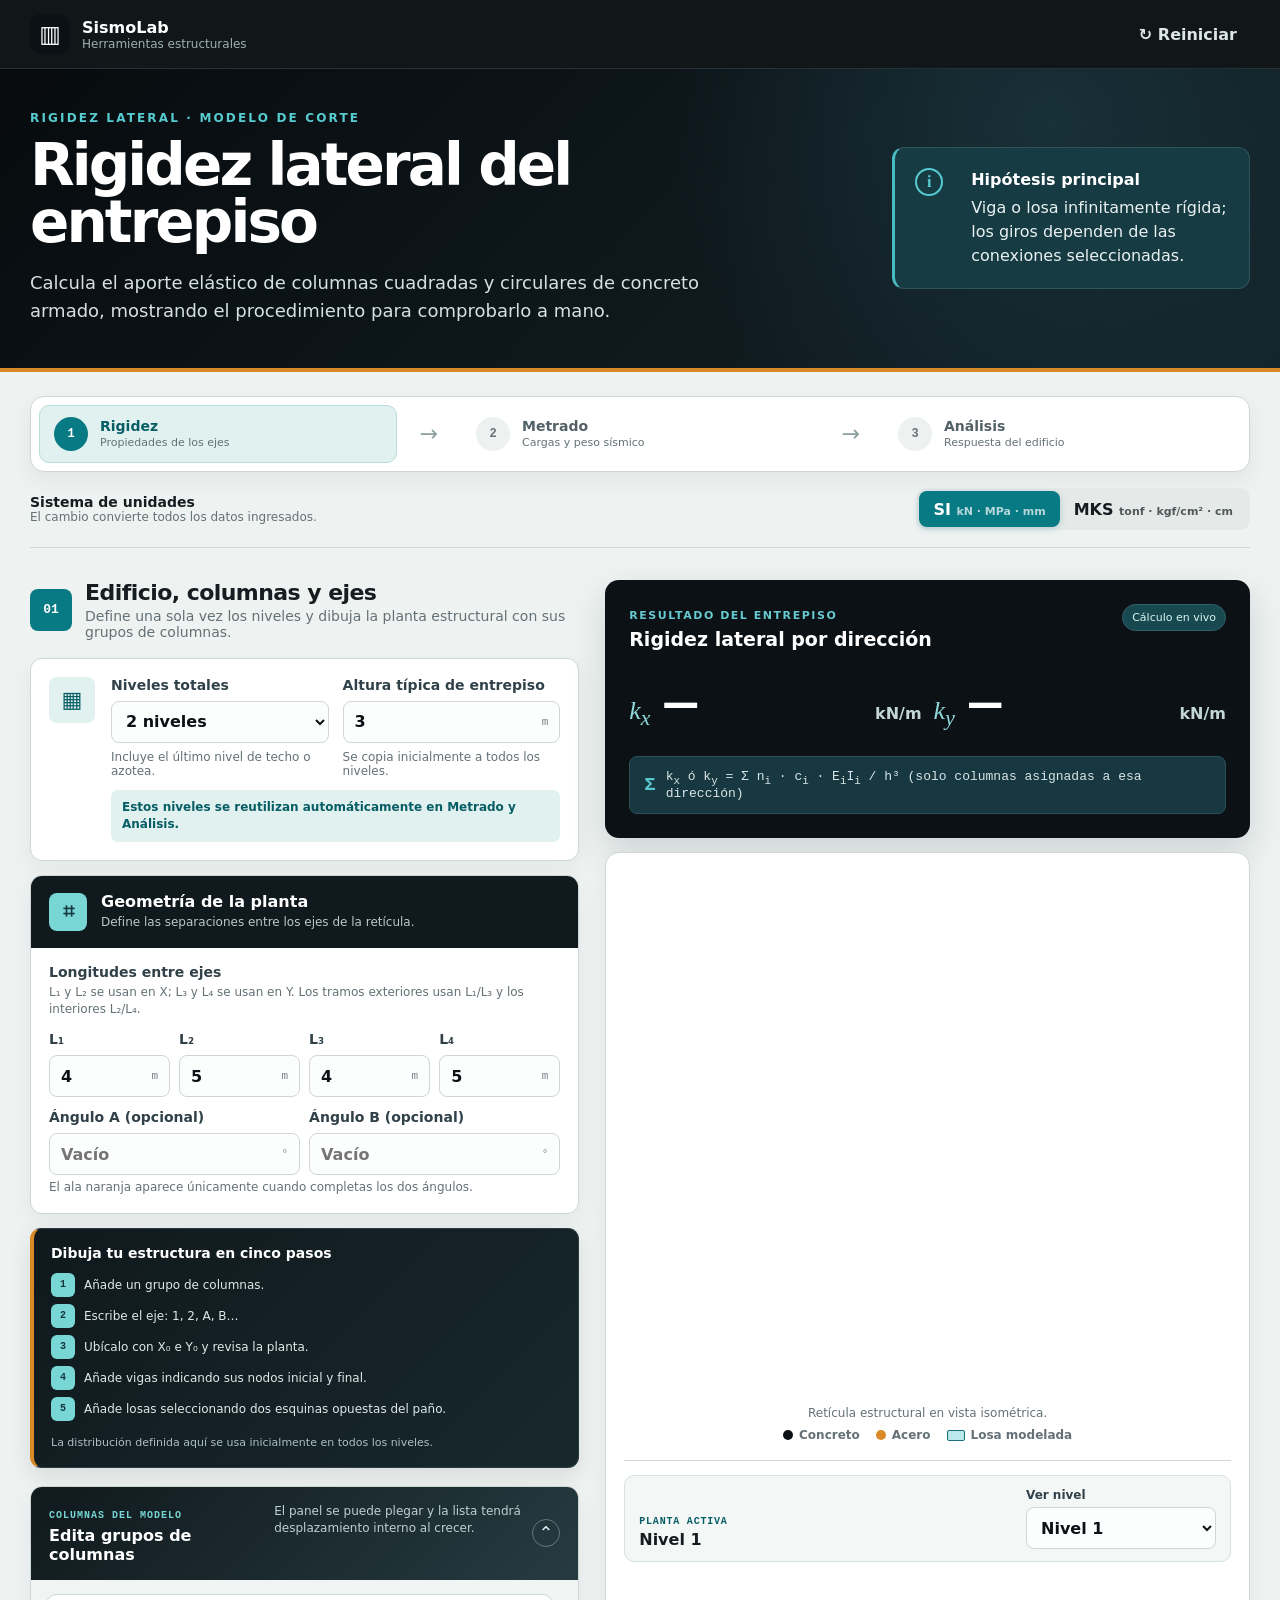
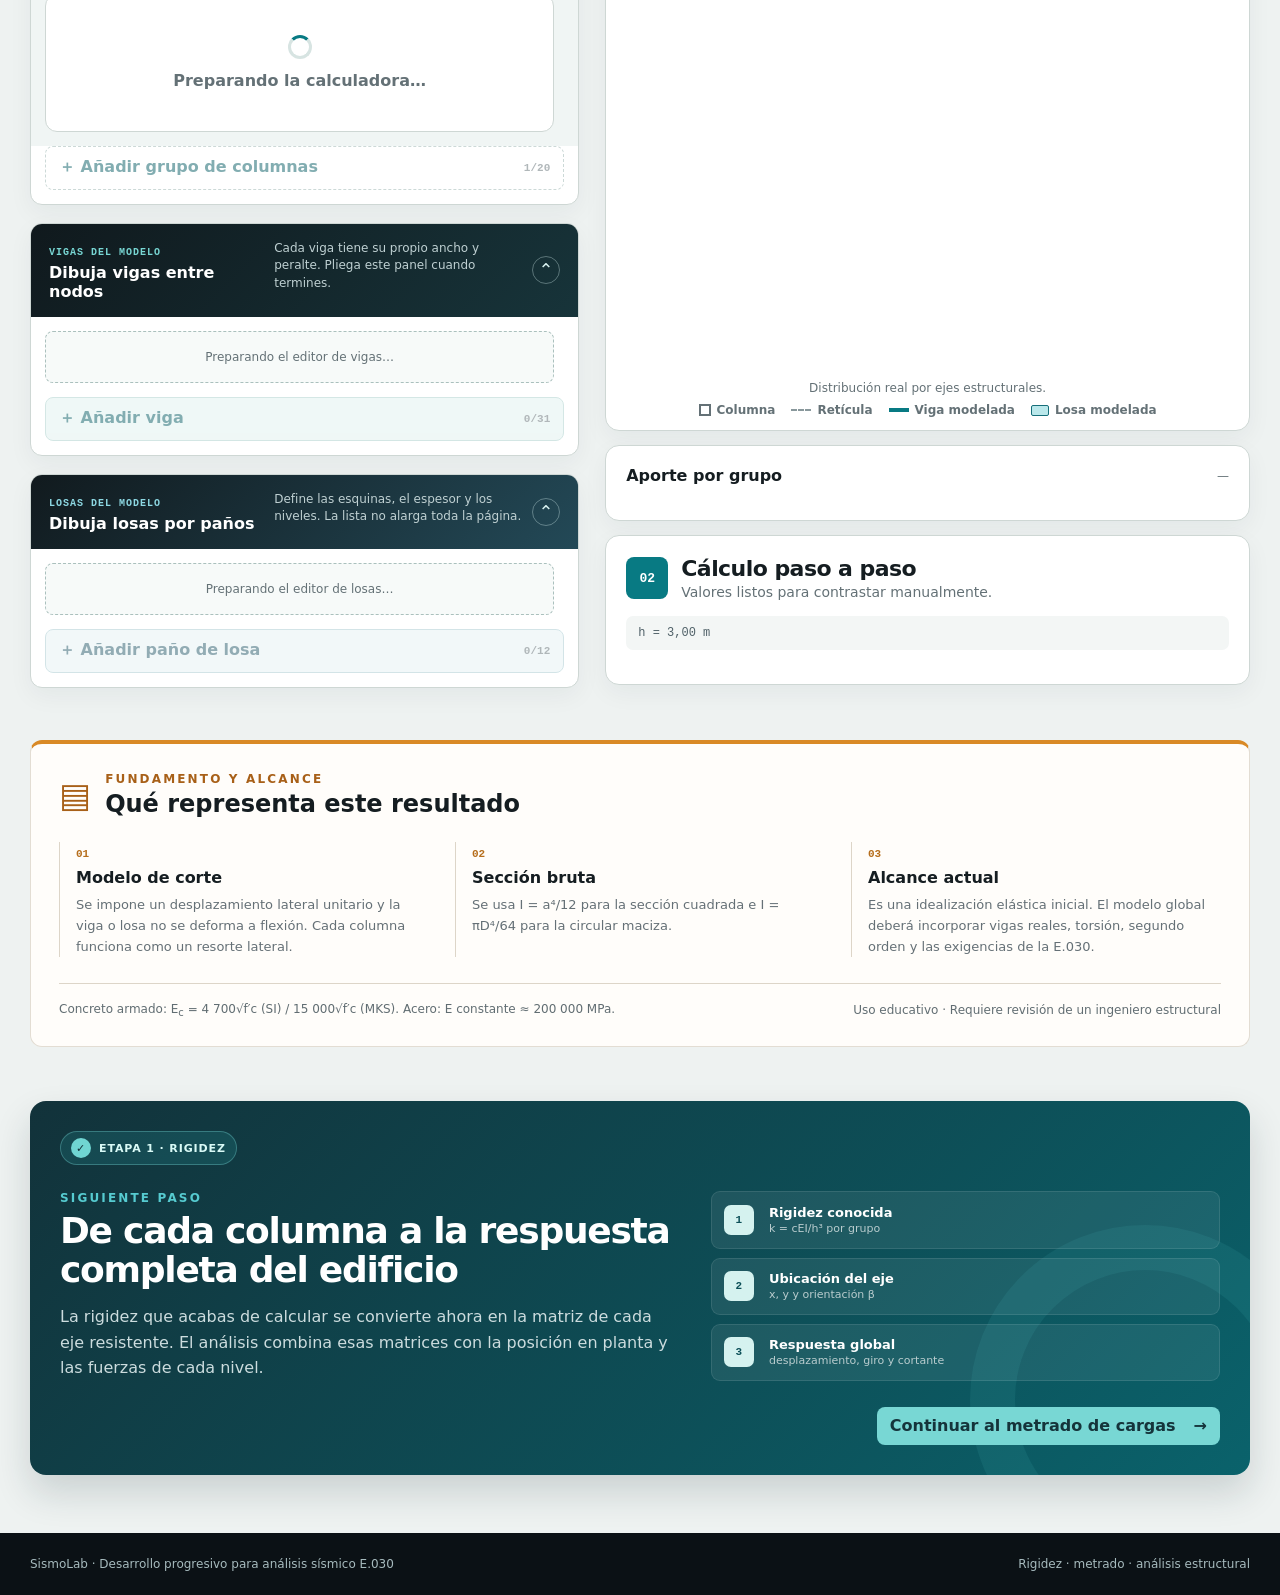
==== commit 7b6d7f30: "Permite modelar la planta completa: límites, duplicados y columnas compartidas - Límites ajustados a" ====
--- a/index.html
+++ b/index.html
@@ -134,7 +134,7 @@
             <div id="group-list" class="group-list editor-scroll-list">
               <div class="loading-card"><span class="spinner"></span><strong>Preparando la calculadora…</strong></div>
             </div>
-            <button id="add-group" type="button" class="button add-group editor-add-button" data-action="add" disabled>＋ Añadir grupo de columnas <span id="group-count">1/8</span></button>
+            <button id="add-group" type="button" class="button add-group editor-add-button" data-action="add" disabled>＋ Añadir grupo de columnas <span id="group-count">1/20</span></button>
           </details>
 
           <details class="beam-editor" aria-labelledby="beam-editor-heading" open>
@@ -145,7 +145,7 @@
             <div id="beam-list" class="beam-list editor-scroll-list">
               <p class="beam-empty">Preparando el editor de vigas…</p>
             </div>
-            <button id="add-beam" type="button" class="button add-beam" data-action="add-beam" disabled>＋ Añadir viga <span id="beam-count">0/24</span></button>
+            <button id="add-beam" type="button" class="button add-beam" data-action="add-beam" disabled>＋ Añadir viga <span id="beam-count">0/31</span></button>
           </details>
 
           <details class="beam-editor slab-editor" aria-labelledby="slab-editor-heading" open>
@@ -156,7 +156,7 @@
             <div id="slab-list" class="beam-list slab-list editor-scroll-list">
               <p class="beam-empty">Preparando el editor de losas…</p>
             </div>
-            <button id="add-slab" type="button" class="button add-beam add-slab" data-action="add-slab" disabled>＋ Añadir paño de losa <span id="slab-count">0/16</span></button>
+            <button id="add-slab" type="button" class="button add-beam add-slab" data-action="add-slab" disabled>＋ Añadir paño de losa <span id="slab-count">0/12</span></button>
           </details>
         </section>
 
--- a/styles.css
+++ b/styles.css
@@ -192,7 +192,7 @@
 .add-group { width: 100%; min-height: 44px; display: flex; align-items: center; margin-top: 14px; color: var(--teal-dark); background: rgba(255,255,255,.7); border: 1px dashed #9bb4b1; }
 .add-group > span { margin-left: auto; color: var(--muted); font-family: var(--mono); font-size: 11px; }
 
-.result-panel { display: grid; gap: 14px; }
+.result-panel { display: grid; grid-template-columns: minmax(0,1fr); gap: 14px; }
 .result-card { padding: 24px; color: white; background: var(--ink); border-radius: 14px; box-shadow: 0 14px 34px rgba(18,44,51,.15); }
 .result-card__top { display: flex; align-items: flex-start; justify-content: space-between; gap: 20px; }
 .result-kicker { color: #66cbd0; font-size: 11px; font-weight: 800; letter-spacing: .14em; }
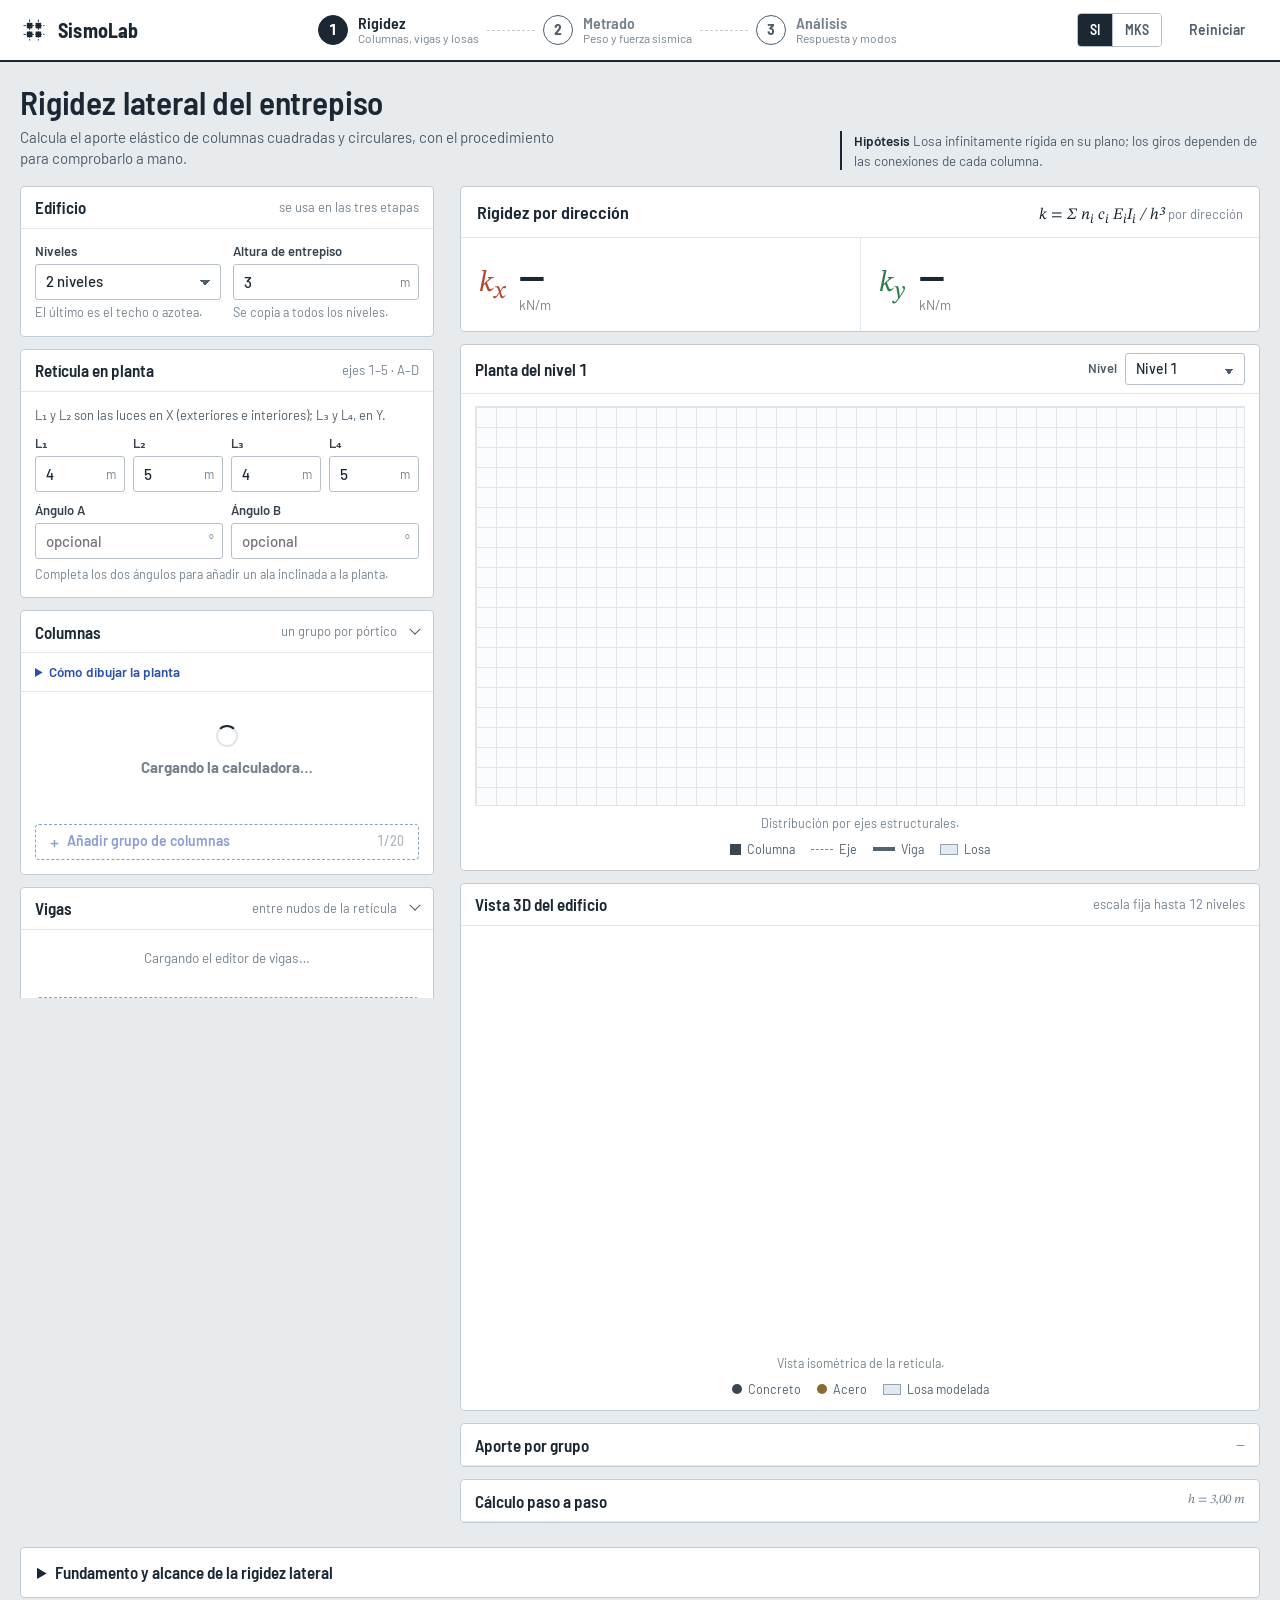
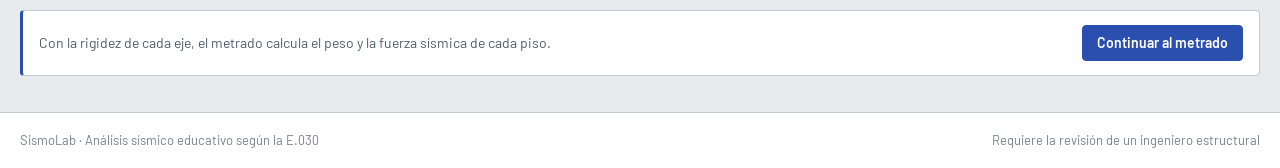
==== commit 31f78fbf: "Rediseño: plano y memoria de cálculo - Aplicación de trabajo en lugar de página de presentación: bar" ====
--- a/index.html
+++ b/index.html
@@ -3,9 +3,12 @@
   <head>
     <meta charset="UTF-8" />
     <meta name="viewport" content="width=device-width, initial-scale=1.0" />
-    <meta name="description" content="Herramienta educativa para rigidez lateral, metrado de cargas y análisis pseudotridimensional de edificios." />
+    <meta name="description" content="Rigidez lateral, metrado de cargas, análisis pseudotridimensional y modal de edificios según la E.030, con el desarrollo de cada cálculo." />
     <title>SismoLab · Rigidez y análisis estructural</title>
     <link rel="icon" href="./favicon.svg" type="image/svg+xml" />
+    <link rel="preconnect" href="https://fonts.googleapis.com" />
+    <link rel="preconnect" href="https://fonts.gstatic.com" crossorigin />
+    <link rel="stylesheet" href="https://fonts.googleapis.com/css2?family=Barlow:ital,wght@0,400;0,500;0,600;0,700;1,400&family=Barlow+Semi+Condensed:wght@500;600;700&family=STIX+Two+Text:ital,wght@0,400;0,500;1,400;1,500&display=swap" />
     <link rel="stylesheet" href="https://pyscript.net/releases/2025.11.1/core.css" />
     <link rel="stylesheet" href="./styles.css" />
     <script type="module" src="https://pyscript.net/releases/2025.11.1/core.js"></script>
@@ -13,572 +16,509 @@
   <body>
     <main id="calculator" aria-busy="true">
       <header class="site-header">
-        <div class="page-shell header-shell">
-          <a class="brand" href="#inicio" aria-label="Ir al inicio">
-            <span class="brand-mark" aria-hidden="true">▥</span>
-            <span><strong>SismoLab</strong><small>Herramientas estructurales</small></span>
+        <div class="header-shell">
+          <a class="brand" href="#inicio" aria-label="SismoLab, ir al inicio">
+            <svg class="brand-mark" viewBox="0 0 32 32" aria-hidden="true">
+              <path d="M4 11h24M4 21h24M11 4v24M21 4v24" />
+              <rect x="8.5" y="8.5" width="5" height="5" /><rect x="18.5" y="8.5" width="5" height="5" /><rect x="8.5" y="18.5" width="5" height="5" /><rect x="18.5" y="18.5" width="5" height="5" />
+            </svg>
+            <strong>SismoLab</strong>
           </a>
+
+          <nav class="stage-switcher" aria-label="Etapas de trabajo">
+            <button id="stage-rigidity-button" class="stage-tab is-active" type="button" data-action="stage" data-value="rigidity" aria-current="step">
+              <span class="bubble" aria-hidden="true">1</span><span class="stage-tab__text"><strong>Rigidez</strong><small>Columnas, vigas y losas</small></span>
+            </button>
+            <span class="stage-connector" aria-hidden="true"></span>
+            <button id="stage-loads-button" class="stage-tab" type="button" data-action="stage" data-value="loads">
+              <span class="bubble" aria-hidden="true">2</span><span class="stage-tab__text"><strong>Metrado</strong><small>Peso y fuerza sísmica</small></span>
+            </button>
+            <span class="stage-connector" aria-hidden="true"></span>
+            <button id="stage-analysis-button" class="stage-tab" type="button" data-action="stage" data-value="analysis">
+              <span class="bubble" aria-hidden="true">3</span><span class="stage-tab__text"><strong>Análisis</strong><small>Respuesta y modos</small></span>
+            </button>
+          </nav>
+
           <div class="header-actions">
-            <button class="button button-ghost" type="button" data-action="reset">↻ Reiniciar</button>
+            <div class="unit-toggle" role="group" aria-label="Sistema de unidades; el cambio convierte los datos ingresados">
+              <button id="units-si" class="is-active" type="button" data-action="units" data-value="SI" aria-pressed="true" title="kN, MPa y mm">SI</button>
+              <button id="units-mks" type="button" data-action="units" data-value="MKS" aria-pressed="false" title="tonf, kgf/cm² y cm">MKS</button>
+            </div>
+            <button class="button button-ghost reset-button" type="button" data-action="reset">Reiniciar</button>
           </div>
         </div>
       </header>
 
-      <section id="inicio" class="intro">
-        <div class="page-shell intro-grid">
+      <section id="inicio" class="intro page-shell" aria-labelledby="intro-title">
+        <p id="intro-eyebrow" class="eyebrow" hidden></p>
+        <div class="intro-grid">
           <div>
-            <p id="intro-eyebrow" class="eyebrow">RIGIDEZ LATERAL · MODELO DE CORTE</p>
             <h1 id="intro-title">Rigidez lateral del entrepiso</h1>
-            <p id="intro-copy" class="intro-copy">Calcula el aporte elástico de columnas cuadradas y circulares de concreto armado, mostrando el procedimiento para comprobarlo a mano.</p>
+            <p id="intro-copy" class="intro-copy">Calcula el aporte elástico de columnas cuadradas y circulares, con el procedimiento para comprobarlo a mano.</p>
           </div>
-          <div class="model-note">
-            <span aria-hidden="true">i</span>
-            <p><strong id="model-note-title">Hipótesis principal</strong><span id="model-note-copy">Viga o losa infinitamente rígida; los giros dependen de las conexiones seleccionadas.</span></p>
-          </div>
+          <p class="model-note"><strong id="model-note-title">Hipótesis</strong> <span id="model-note-copy">Losa infinitamente rígida en su plano; los giros dependen de las conexiones de cada columna.</span></p>
         </div>
       </section>
 
-      <nav class="page-shell stage-switcher" aria-label="Etapas de trabajo">
-        <button id="stage-rigidity-button" class="stage-tab is-active" type="button" data-action="stage" data-value="rigidity" aria-current="step">
-          <span>1</span><div><strong>Rigidez</strong><small>Propiedades de los ejes</small></div>
-        </button>
-        <span class="stage-connector" aria-hidden="true">→</span>
-        <button id="stage-loads-button" class="stage-tab" type="button" data-action="stage" data-value="loads">
-          <span>2</span><div><strong>Metrado</strong><small>Cargas y peso sísmico</small></div>
-        </button>
-        <span class="stage-connector" aria-hidden="true">→</span>
-        <button id="stage-analysis-button" class="stage-tab" type="button" data-action="stage" data-value="analysis">
-          <span>3</span><div><strong>Análisis</strong><small>Respuesta del edificio</small></div>
-        </button>
-      </nav>
-
       <div id="rigidity-stage">
-
-      <section class="page-shell unit-strip" aria-label="Sistema de unidades">
-        <div>
-          <span class="unit-strip__label">Sistema de unidades</span>
-          <span class="unit-strip__hint">El cambio convierte todos los datos ingresados.</span>
+        <div class="page-shell workspace-grid">
+          <section class="input-panel" aria-label="Datos del modelo">
+            <section class="panel" aria-labelledby="datos-heading">
+              <div class="panel__head"><h2 id="datos-heading">Edificio</h2><span>se usa en las tres etapas</span></div>
+              <div class="panel__body building-setup">
+                <div class="field-block">
+                  <label for="building-levels">Niveles</label>
+                  <select id="building-levels" data-field="building-levels">
+                    <option value="1">1 nivel</option><option value="2" selected>2 niveles</option><option value="3">3 niveles</option><option value="4">4 niveles</option><option value="5">5 niveles</option><option value="6">6 niveles</option><option value="7">7 niveles</option><option value="8">8 niveles</option><option value="9">9 niveles</option><option value="10">10 niveles</option><option value="11">11 niveles</option><option value="12">12 niveles</option>
+                  </select>
+                  <small>El último es el techo o azotea.</small>
+                </div>
+                <div class="field-block">
+                  <label for="story-height">Altura de entrepiso</label>
+                  <div class="input-with-unit">
+                    <input id="story-height" name="story-height" type="number" min="1" max="12" step="0.05" value="3" data-field="story-height" />
+                    <span>m</span>
+                  </div>
+                  <small>Se copia a todos los niveles.</small>
+                </div>
+              </div>
+            </section>
+
+            <section class="panel model-geometry-card" aria-labelledby="model-geometry-heading">
+              <div class="panel__head"><h2 id="model-geometry-heading">Retícula en planta</h2><span>ejes 1–5 · A–D</span></div>
+              <div class="panel__body">
+                <p class="panel-note">L₁ y L₂ son las luces en X (exteriores e interiores); L₃ y L₄, en Y.</p>
+                <div class="length-fields">
+                  <div class="field-block"><label for="plan-length-1">L₁</label><div class="input-with-unit"><input id="plan-length-1" type="number" min="0.5" max="30" step="0.1" value="4" data-field="plan-length" data-index="0" /><span>m</span></div></div>
+                  <div class="field-block"><label for="plan-length-2">L₂</label><div class="input-with-unit"><input id="plan-length-2" type="number" min="0.5" max="30" step="0.1" value="5" data-field="plan-length" data-index="1" /><span>m</span></div></div>
+                  <div class="field-block"><label for="plan-length-3">L₃</label><div class="input-with-unit"><input id="plan-length-3" type="number" min="0.5" max="30" step="0.1" value="4" data-field="plan-length" data-index="2" /><span>m</span></div></div>
+                  <div class="field-block"><label for="plan-length-4">L₄</label><div class="input-with-unit"><input id="plan-length-4" type="number" min="0.5" max="30" step="0.1" value="5" data-field="plan-length" data-index="3" /><span>m</span></div></div>
+                </div>
+                <div class="plan-angle-fields">
+                  <div class="field-block"><label for="plan-angle-a">Ángulo A</label><div class="input-with-unit"><input id="plan-angle-a" type="number" min="1" max="179" step="0.1" placeholder="opcional" data-field="plan-angle-a" /><span>°</span></div></div>
+                  <div class="field-block"><label for="plan-angle-b">Ángulo B</label><div class="input-with-unit"><input id="plan-angle-b" type="number" min="-45" max="45" step="0.1" placeholder="opcional" data-field="plan-angle-b" /><span>°</span></div></div>
+                </div>
+                <small class="plan-angle-help">Completa los dos ángulos para añadir un ala inclinada a la planta.</small>
+              </div>
+            </section>
+
+            <details class="panel beam-editor column-editor" open>
+              <summary class="panel__head"><h2 id="column-editor-heading">Columnas</h2><span>un grupo por pórtico</span></summary>
+              <details class="howto">
+                <summary>Cómo dibujar la planta</summary>
+                <ol>
+                  <li>Añade un grupo por pórtico: los ejes 1–5 trabajan en Y y las líneas A–D en X.</li>
+                  <li>Escribe el eje del grupo y su cantidad de columnas.</li>
+                  <li>Revisa X₀ e Y₀: ubican el centro del grupo en planta.</li>
+                  <li>Añade las vigas y los paños de losa; se crean en el siguiente tramo libre.</li>
+                </ol>
+              </details>
+              <div id="group-list" class="group-list editor-scroll-list">
+                <div class="loading-card"><span class="spinner"></span><strong>Cargando la calculadora…</strong></div>
+              </div>
+              <button id="add-group" type="button" class="button add-group editor-add-button" data-action="add" disabled>Añadir grupo de columnas <span id="group-count">1/20</span></button>
+            </details>
+
+            <details class="panel beam-editor" open>
+              <summary class="panel__head"><h2 id="beam-editor-heading">Vigas</h2><span>entre nudos de la retícula</span></summary>
+              <div id="beam-list" class="beam-list editor-scroll-list">
+                <p class="beam-empty">Cargando el editor de vigas…</p>
+              </div>
+              <button id="add-beam" type="button" class="button add-beam" data-action="add-beam" disabled>Añadir viga <span id="beam-count">0/31</span></button>
+            </details>
+
+            <details class="panel beam-editor slab-editor" open>
+              <summary class="panel__head"><h2 id="slab-editor-heading">Losas</h2><span>por paños</span></summary>
+              <div id="slab-list" class="beam-list slab-list editor-scroll-list">
+                <p class="beam-empty">Cargando el editor de losas…</p>
+              </div>
+              <button id="add-slab" type="button" class="button add-beam add-slab" data-action="add-slab" disabled>Añadir paño de losa <span id="slab-count">0/12</span></button>
+            </details>
+          </section>
+
+          <section class="result-panel" aria-labelledby="resultado-heading">
+            <div class="result-card readout">
+              <div class="readout__head">
+                <h2 id="resultado-heading">Rigidez por dirección</h2>
+                <p class="formula-bar"><span class="math">k = Σ n<sub>i</sub> c<sub>i</sub> E<sub>i</sub>I<sub>i</sub> / h³</span> por dirección</p>
+              </div>
+              <div class="total-grid">
+                <output class="total-result total-result--x" aria-live="polite">
+                  <span class="math">k<sub>x</sub></span><strong id="total-stiffness-x">—</strong><em id="stiffness-unit-x">kN/m</em>
+                </output>
+                <output class="total-result total-result--y" aria-live="polite">
+                  <span class="math">k<sub>y</sub></span><strong id="total-stiffness-y">—</strong><em id="stiffness-unit-y">kN/m</em>
+                </output>
+              </div>
+              <div id="calculation-warning" class="calculation-warning" hidden></div>
+            </div>
+
+            <div class="frame-diagram panel">
+              <div class="panel__head plan-viewer-toolbar">
+                <h2 id="plan-view-level-title" class="diagram-subheading">Planta del nivel 1</h2>
+                <div class="viz-control">
+                  <label for="rigidity-plan-level">Nivel</label>
+                  <select id="rigidity-plan-level" data-field="rigidity-plan-level"><option value="0">Nivel 1</option></select>
+                </div>
+              </div>
+              <div id="frame-diagram-plan" class="frame-diagram-3d frame-diagram-plan"></div>
+              <p id="plan-caption" class="viz-caption">Distribución por ejes estructurales.</p>
+              <div class="iso-legend">
+                <span class="iso-legend-item"><i class="iso-legend-shape iso-legend-shape--square"></i>Columna</span>
+                <span class="iso-legend-item"><i class="plan-legend-line plan-legend-line--grid"></i>Eje</span>
+                <span class="iso-legend-item"><i class="plan-legend-line plan-legend-line--beam"></i>Viga</span>
+                <span class="iso-legend-item"><i class="plan-legend-slab"></i>Losa</span>
+                <span id="plan-wing-legend" class="iso-legend-item" hidden><i class="plan-legend-line plan-legend-line--wing"></i>Ala inclinada</span>
+              </div>
+            </div>
+
+            <div class="frame-diagram panel">
+              <div class="panel__head"><h2>Vista 3D del edificio</h2><span>escala fija hasta 12 niveles</span></div>
+              <div id="frame-diagram-3d" class="frame-diagram-3d building-diagram"></div>
+              <p id="diagram-caption" class="viz-caption">Vista isométrica de la retícula.</p>
+              <div class="iso-legend">
+                <span class="iso-legend-item"><i class="iso-legend-dot iso-legend-dot--concrete"></i>Concreto</span>
+                <span class="iso-legend-item"><i class="iso-legend-dot iso-legend-dot--steel"></i>Acero</span>
+                <span class="iso-legend-item"><i class="iso-legend-slab"></i>Losa modelada</span>
+              </div>
+            </div>
+
+            <div class="contribution-card panel">
+              <div class="panel__head"><h2>Aporte por grupo</h2><span id="contribution-count">—</span></div>
+              <div id="contribution-list" class="contribution-list"></div>
+            </div>
+
+            <div class="calculation-card panel">
+              <div class="panel__head"><h2>Cálculo paso a paso</h2><span id="height-conversion" class="height-conversion">h = 3,00 m</span></div>
+              <div id="steps-list" class="steps-list"></div>
+            </div>
+          </section>
         </div>
-        <div class="unit-toggle">
-          <button id="units-si" class="button is-active" type="button" data-action="units" data-value="SI" aria-pressed="true">SI <span>kN · MPa · mm</span></button>
-          <button id="units-mks" class="button" type="button" data-action="units" data-value="MKS" aria-pressed="false">MKS <span>tonf · kgf/cm² · cm</span></button>
-        </div>
-      </section>
-
-      <div class="page-shell workspace-grid">
-        <section class="input-panel" aria-labelledby="datos-heading">
-          <div class="section-heading">
-            <span class="step-number">01</span>
-            <div><h2 id="datos-heading">Edificio, columnas y ejes</h2><p>Define una sola vez los niveles y dibuja la planta estructural con sus grupos de columnas.</p></div>
-          </div>
-
-          <div class="story-card building-setup-card">
-            <div class="story-icon" aria-hidden="true">▦</div>
-            <div class="field-block">
-              <label for="building-levels">Niveles totales</label>
-              <select id="building-levels" data-field="building-levels">
-                <option value="1">1 nivel</option><option value="2" selected>2 niveles</option><option value="3">3 niveles</option><option value="4">4 niveles</option><option value="5">5 niveles</option><option value="6">6 niveles</option><option value="7">7 niveles</option><option value="8">8 niveles</option><option value="9">9 niveles</option><option value="10">10 niveles</option><option value="11">11 niveles</option><option value="12">12 niveles</option>
-              </select>
-              <small>Incluye el último nivel de techo o azotea.</small>
-            </div>
-            <div class="field-block">
-              <label for="story-height">Altura típica de entrepiso</label>
-              <div class="input-with-unit">
-                <input id="story-height" name="story-height" type="number" min="1" max="12" step="0.05" value="3" data-field="story-height" />
-                <span>m</span>
-              </div>
-              <small>Se copia inicialmente a todos los niveles.</small>
-            </div>
-            <p class="building-setup-note">Estos niveles se reutilizan automáticamente en Metrado y Análisis.</p>
-          </div>
-
-          <section class="model-geometry-card" aria-labelledby="model-geometry-heading">
-            <div class="model-geometry-card__head">
-              <span aria-hidden="true">⌗</span>
-              <div><h3 id="model-geometry-heading">Geometría de la planta</h3><p>Define las separaciones entre los ejes de la retícula.</p></div>
-            </div>
-            <div class="model-geometry-section">
-              <strong>Longitudes entre ejes</strong>
-              <small>L₁ y L₂ se usan en X; L₃ y L₄ se usan en Y. Los tramos exteriores usan L₁/L₃ y los interiores L₂/L₄.</small>
-              <div class="length-fields">
-                <div class="field-block"><label for="plan-length-1">L₁</label><div class="input-with-unit"><input id="plan-length-1" type="number" min="0.5" max="30" step="0.1" value="4" data-field="plan-length" data-index="0" /><span>m</span></div></div>
-                <div class="field-block"><label for="plan-length-2">L₂</label><div class="input-with-unit"><input id="plan-length-2" type="number" min="0.5" max="30" step="0.1" value="5" data-field="plan-length" data-index="1" /><span>m</span></div></div>
-                <div class="field-block"><label for="plan-length-3">L₃</label><div class="input-with-unit"><input id="plan-length-3" type="number" min="0.5" max="30" step="0.1" value="4" data-field="plan-length" data-index="2" /><span>m</span></div></div>
-                <div class="field-block"><label for="plan-length-4">L₄</label><div class="input-with-unit"><input id="plan-length-4" type="number" min="0.5" max="30" step="0.1" value="5" data-field="plan-length" data-index="3" /><span>m</span></div></div>
-              </div>
-              <div class="plan-angle-fields">
-                <div class="field-block"><label for="plan-angle-a">Ángulo A (opcional)</label><div class="input-with-unit"><input id="plan-angle-a" type="number" min="1" max="179" step="0.1" placeholder="Vacío" data-field="plan-angle-a" /><span>°</span></div></div>
-                <div class="field-block"><label for="plan-angle-b">Ángulo B (opcional)</label><div class="input-with-unit"><input id="plan-angle-b" type="number" min="-45" max="45" step="0.1" placeholder="Vacío" data-field="plan-angle-b" /><span>°</span></div></div>
-              </div>
-              <small class="plan-angle-help">El ala naranja aparece únicamente cuando completas los dos ángulos.</small>
-            </div>
-          </section>
-
-          <div class="axis-builder-guide" role="note" aria-label="Cómo dibujar la planta estructural">
-            <strong>Dibuja tu estructura en cinco pasos</strong>
-            <ol>
-              <li><span>1</span>Añade un grupo de columnas.</li>
-              <li><span>2</span>Escribe el eje: 1, 2, A, B…</li>
-              <li><span>3</span>Ubícalo con X₀ e Y₀ y revisa la planta.</li>
-              <li><span>4</span>Añade vigas indicando sus nodos inicial y final.</li>
-              <li><span>5</span>Añade losas seleccionando dos esquinas opuestas del paño.</li>
-            </ol>
-            <small>La distribución definida aquí se usa inicialmente en todos los niveles.</small>
-          </div>
-
-          <details class="beam-editor column-editor" aria-labelledby="column-editor-heading" open>
-            <summary class="beam-editor__head column-editor__head">
-              <div><span>COLUMNAS DEL MODELO</span><h3 id="column-editor-heading">Edita grupos de columnas</h3></div>
-              <p>El panel se puede plegar y la lista tendrá desplazamiento interno al crecer.</p>
-            </summary>
-            <div id="group-list" class="group-list editor-scroll-list">
-              <div class="loading-card"><span class="spinner"></span><strong>Preparando la calculadora…</strong></div>
-            </div>
-            <button id="add-group" type="button" class="button add-group editor-add-button" data-action="add" disabled>＋ Añadir grupo de columnas <span id="group-count">1/20</span></button>
+
+        <section class="page-shell stage-foot" aria-label="Fundamento y siguiente etapa">
+          <details class="theory-section">
+            <summary>Fundamento y alcance de la rigidez lateral</summary>
+            <div class="theory-grid">
+              <article><h3>Modelo de corte</h3><p>Se impone un desplazamiento lateral unitario y la losa no se deforma a flexión: cada columna actúa como un resorte lateral k = cEI/h³.</p></article>
+              <article><h3>Sección bruta</h3><p>I = a⁴/12 para la sección cuadrada e I = πD⁴/64 para la circular maciza. Concreto: E<sub>c</sub> = 4 700√f′c (SI) o 15 000√f′c (MKS); acero: E ≈ 200 000 MPa.</p></article>
+              <article><h3>Alcance</h3><p>Idealización elástica inicial. No considera la flexibilidad real de las vigas ni efectos de segundo orden. Uso educativo: requiere la revisión de un ingeniero estructural.</p></article>
+            </div>
           </details>
-
-          <details class="beam-editor" aria-labelledby="beam-editor-heading" open>
-            <summary class="beam-editor__head">
-              <div><span>VIGAS DEL MODELO</span><h3 id="beam-editor-heading">Dibuja vigas entre nodos</h3></div>
-              <p>Cada viga tiene su propio ancho y peralte. Pliega este panel cuando termines.</p>
-            </summary>
-            <div id="beam-list" class="beam-list editor-scroll-list">
-              <p class="beam-empty">Preparando el editor de vigas…</p>
-            </div>
-            <button id="add-beam" type="button" class="button add-beam" data-action="add-beam" disabled>＋ Añadir viga <span id="beam-count">0/31</span></button>
-          </details>
-
-          <details class="beam-editor slab-editor" aria-labelledby="slab-editor-heading" open>
-            <summary class="beam-editor__head slab-editor__head">
-              <div><span>LOSAS DEL MODELO</span><h3 id="slab-editor-heading">Dibuja losas por paños</h3></div>
-              <p>Define las esquinas, el espesor y los niveles. La lista no alarga toda la página.</p>
-            </summary>
-            <div id="slab-list" class="beam-list slab-list editor-scroll-list">
-              <p class="beam-empty">Preparando el editor de losas…</p>
-            </div>
-            <button id="add-slab" type="button" class="button add-beam add-slab" data-action="add-slab" disabled>＋ Añadir paño de losa <span id="slab-count">0/12</span></button>
-          </details>
-        </section>
-
-        <section class="result-panel" aria-labelledby="resultado-heading">
-          <div class="result-card">
-            <div class="result-card__top">
-              <div><span class="result-kicker">RESULTADO DEL ENTREPISO</span><h2 id="resultado-heading">Rigidez lateral por dirección</h2></div>
-              <span class="live-pill">Cálculo en vivo</span>
-            </div>
-            <div class="total-grid">
-              <output class="total-result" aria-live="polite">
-                <span>k<sub>x</sub></span><strong id="total-stiffness-x">—</strong><em id="stiffness-unit-x">kN/m</em>
-              </output>
-              <output class="total-result" aria-live="polite">
-                <span>k<sub>y</sub></span><strong id="total-stiffness-y">—</strong><em id="stiffness-unit-y">kN/m</em>
-              </output>
-            </div>
-            <div id="calculation-warning" class="calculation-warning" hidden></div>
-            <div class="formula-bar"><b>Σ</b><span>k<sub>x</sub> ó k<sub>y</sub> = Σ n<sub>i</sub> · c<sub>i</sub> · E<sub>i</sub>I<sub>i</sub> / h³ (solo columnas asignadas a esa dirección)</span></div>
-          </div>
-
-          <div class="frame-diagram">
-            <div id="frame-diagram-3d" class="frame-diagram-3d building-diagram"></div>
-            <p id="diagram-caption">Retícula estructural en vista isométrica.</p>
-            <div class="iso-legend">
-              <span class="iso-legend-item"><i class="iso-legend-dot iso-legend-dot--concrete"></i>Concreto</span>
-              <span class="iso-legend-item"><i class="iso-legend-dot iso-legend-dot--steel"></i>Acero</span>
-              <span class="iso-legend-item"><i class="iso-legend-slab"></i>Losa modelada</span>
-            </div>
-            <div class="diagram-divider"></div>
-            <div class="plan-viewer-toolbar">
-              <div><span>PLANTA ACTIVA</span><h3 id="plan-view-level-title" class="diagram-subheading">Nivel 1</h3></div>
-              <div class="field-block">
-                <label for="rigidity-plan-level">Ver nivel</label>
-                <select id="rigidity-plan-level" data-field="rigidity-plan-level"><option value="0">Nivel 1</option></select>
-              </div>
-            </div>
-            <div id="frame-diagram-plan" class="frame-diagram-3d frame-diagram-plan"></div>
-            <p id="plan-caption">Distribución real por ejes estructurales.</p>
-            <div class="iso-legend">
-              <span class="iso-legend-item"><i class="iso-legend-shape iso-legend-shape--square"></i>Columna</span>
-              <span class="iso-legend-item"><i class="plan-legend-line plan-legend-line--grid"></i>Retícula</span>
-              <span class="iso-legend-item"><i class="plan-legend-line plan-legend-line--beam"></i>Viga modelada</span>
-              <span class="iso-legend-item"><i class="plan-legend-slab"></i>Losa modelada</span>
-              <span id="plan-wing-legend" class="iso-legend-item" hidden><i class="plan-legend-line plan-legend-line--wing"></i>Ala angular</span>
-            </div>
-          </div>
-
-          <div class="contribution-card">
-            <div class="subheading"><h3>Aporte por grupo</h3><span id="contribution-count">—</span></div>
-            <div id="contribution-list" class="contribution-list"></div>
-          </div>
-
-          <div class="calculation-card">
-            <div class="section-heading section-heading--small">
-              <span class="step-number">02</span><div><h2>Cálculo paso a paso</h2><p>Valores listos para contrastar manualmente.</p></div>
-            </div>
-            <p id="height-conversion" class="height-conversion">h = 3,00 m</p>
-            <div id="steps-list" class="steps-list"></div>
+          <div class="next-step">
+            <p>Con la rigidez de cada eje, el metrado calcula el peso y la fuerza sísmica de cada piso.</p>
+            <button class="button button-primary transition-button" type="button" data-action="stage" data-value="loads">Continuar al metrado</button>
           </div>
         </section>
       </div>
 
-      <section class="page-shell theory-section">
-        <div class="theory-title"><span aria-hidden="true">▤</span><div><p class="eyebrow">FUNDAMENTO Y ALCANCE</p><h2>Qué representa este resultado</h2></div></div>
-        <div class="theory-grid">
-          <article><span>01</span><h3>Modelo de corte</h3><p>Se impone un desplazamiento lateral unitario y la viga o losa no se deforma a flexión. Cada columna funciona como un resorte lateral.</p></article>
-          <article><span>02</span><h3>Sección bruta</h3><p>Se usa I = a⁴/12 para la sección cuadrada e I = πD⁴/64 para la circular maciza.</p></article>
-          <article><span>03</span><h3>Alcance actual</h3><p>Es una idealización elástica inicial. El modelo global deberá incorporar vigas reales, torsión, segundo orden y las exigencias de la E.030.</p></article>
-        </div>
-        <div class="reference-row">
-          <p>Concreto armado: E<sub>c</sub> = 4 700√f′c (SI) / 15 000√f′c (MKS). Acero: E constante ≈ 200 000 MPa.</p>
-          <span>Uso educativo · Requiere revisión de un ingeniero estructural</span>
-        </div>
-      </section>
-
-      <section class="page-shell analysis-transition" aria-labelledby="transition-heading">
-        <div class="transition-status"><span>✓</span> ETAPA 1 · RIGIDEZ</div>
-        <div class="transition-copy">
-          <p class="eyebrow">SIGUIENTE PASO</p>
-          <h2 id="transition-heading">De cada columna a la respuesta completa del edificio</h2>
-          <p>La rigidez que acabas de calcular se convierte ahora en la matriz de cada eje resistente. El análisis combina esas matrices con la posición en planta y las fuerzas de cada nivel.</p>
-        </div>
-        <ol class="transition-flow" aria-label="Transición entre rigidez y análisis">
-          <li><span>1</span><div><strong>Rigidez conocida</strong><small>k = cEI/h³ por grupo</small></div></li>
-          <li><span>2</span><div><strong>Ubicación del eje</strong><small>x, y y orientación β</small></div></li>
-          <li><span>3</span><div><strong>Respuesta global</strong><small>desplazamiento, giro y cortante</small></div></li>
-        </ol>
-        <button class="button transition-button" type="button" data-action="stage" data-value="loads">Continuar al metrado de cargas <span aria-hidden="true">→</span></button>
-      </section>
-      </div>
-
-      <section id="loads-stage" class="page-shell analysis-stage" hidden aria-labelledby="loads-heading">
-        <div class="analysis-stage__head">
-          <button class="button button-ghost" type="button" data-action="stage" data-value="rigidity">← Volver a Rigidez</button>
-          <div>
-            <p class="eyebrow">ETAPA 2 · METRADO DE CARGAS</p>
-            <h2 id="loads-heading">Metrado de cargas y centro de masa por nivel</h2>
-            <p>Desglosa columnas, vigas, losa y cargas superficiales para calcular el peso, el centro de masa y la fuerza estática de cada piso.</p>
-          </div>
-        </div>
-
-        <div class="analysis-bridge" role="note">
-          <span aria-hidden="true">1 → 2</span>
-          <div><strong>¿Qué cambió?</strong><p>Los niveles, columnas y ejes ya vienen de Rigidez. Aquí completas el uso y las cargas de cada piso para obtener el peso y la fuerza sísmica que alimentarán la Etapa 3.</p></div>
-        </div>
-
-        <div class="analysis-workspace">
-          <section class="analysis-input-panel" aria-labelledby="loads-data-heading">
-            <div class="section-heading">
-              <span class="step-number">02</span>
-              <div><h2 id="loads-data-heading">Parámetros de sitio (E.030)</h2><p>Zona sísmica, suelo, categoría y sistema estructural.</p></div>
-            </div>
-
-            <div class="global-use-card">
-              <div>
-                <span class="global-use-card__step">USO GENERAL</span>
-                <strong>Aplicar la sobrecarga de uso a todos los pisos</strong>
-                <small>La selección queda guardada y se aplica a todos los pisos comunes. La azotea conserva su carga específica; luego puedes modificar un nivel individual.</small>
-              </div>
-              <div class="field-block">
-                <label for="loads-use-global">Uso de la edificación (E.020)</label>
-                <select id="loads-use-global" data-field="loads-use-global">
-                  <option value="vivienda" selected>Vivienda · 2,0 kN/m²</option>
-                  <option value="oficina">Oficina · 2,5 kN/m²</option>
-                  <option value="aula">Aula / centro de enseñanza · 3,0 kN/m²</option>
-                  <option value="corredor_publico">Corredores y escaleras públicas · 4,0 kN/m²</option>
-                  <option value="tienda">Tiendas / centros comerciales · 5,0 kN/m²</option>
-                  <option value="biblioteca_salas">Biblioteca: sala de lectura · 3,0 kN/m²</option>
-                  <option value="biblioteca_deposito">Biblioteca: almacenaje · 7,5 kN/m²</option>
-                  <option value="garaje_liviano">Estacionamiento liviano · 2,5 kN/m²</option>
-                  <option value="otro">Otro · editable por nivel</option>
-                </select>
-              </div>
-            </div>
-
-            <div class="analysis-form-grid analysis-form-grid--four">
-              <div class="field-block">
-                <label for="loads-zone">Zona sísmica</label>
-                <select id="loads-zone" data-field="loads-zone">
-                  <option value="1">Zona 1 (Z=0,10)</option>
-                  <option value="2">Zona 2 (Z=0,25)</option>
-                  <option value="3" selected>Zona 3 (Z=0,35)</option>
-                  <option value="4">Zona 4 (Z=0,45)</option>
-                </select>
-              </div>
-              <div class="field-block">
-                <label for="loads-soil">Perfil de suelo</label>
-                <select id="loads-soil" data-field="loads-soil">
-                  <option value="S0">S0 · Roca</option>
-                  <option value="S1">S1 · Suelos muy rígidos</option>
-                  <option value="S2" selected>S2 · Suelos rígidos</option>
-                  <option value="S3">S3 · Suelos intermedios</option>
-                  <option value="S4">S4 · Suelos blandos</option>
-                </select>
-                <small>Cinco perfiles S0–S4. Para S2 y S3, sin Vs30 se usan los valores conservadores indicados por la E.030:2026.</small>
-              </div>
-              <div class="field-block">
-                <label for="loads-category">Categoría</label>
-                <select id="loads-category" data-field="loads-category">
-                  <option value="A1">A₁ · Salud esencial (U=1,5 sin aislamiento)</option>
-                  <option value="A2">A₂ · Esencial (U=1,5)</option>
-                  <option value="B">B · Importante (U=1,3)</option>
-                  <option value="C" selected>C · Común (U=1,0)</option>
-                </select>
-              </div>
-              <div class="field-block">
-                <label for="loads-system">Sistema estructural</label>
-                <select id="loads-system" data-field="loads-system">
-                  <option value="porticos">Pórticos (R₀=8)</option>
-                  <option value="dual">Dual (R₀=7)</option>
-                  <option value="muros" selected>Muros estructurales (R₀=6)</option>
-                  <option value="albanileria">Albañilería (R₀=3)</option>
-                </select>
-              </div>
-              <p class="field-help">La Tabla 9 se comprueba automáticamente. A₁ en zonas 3 y 4 requiere aislamiento sísmico y queda fuera de este modelo convencional.</p>
-            </div>
-
-            <div class="analysis-form-grid analysis-form-grid--four">
-              <div class="field-block">
-                <span class="output-label">Irregularidad en altura I<sub>a</sub></span>
-                <output id="loads-ia" class="factor-output">1,00</output>
-              </div>
-              <div class="field-block">
-                <span class="output-label">Irregularidad en planta I<sub>p</sub></span>
-                <output id="loads-ip" class="factor-output">1,00</output>
-              </div>
-              <div class="field-block">
-                <label for="loads-period-mode">Periodo fundamental T</label>
-                <select id="loads-period-mode" data-field="loads-period-mode">
-                  <option value="auto" selected>Estimar T = hn/CT</option>
-                  <option value="manual">Ingresar T manualmente</option>
-                </select>
-              </div>
-              <div class="field-block">
-                <label for="loads-period-manual">T manual</label>
-                <div class="input-with-unit"><input id="loads-period-manual" type="number" step="0.01" min="0.05" value="0.30" data-field="loads-period-manual" disabled /><span>s</span></div>
-              </div>
-            </div>
-
-            <div class="analysis-subsection">
-              <div class="subheading"><h3>Niveles y cargas por nivel</h3><span id="loads-level-count">2 niveles heredados de Rigidez</span></div>
-              <div id="loads-level-list" class="analysis-floor-list"></div>
-              <button type="button" class="button button-ghost inherited-levels-button" data-action="stage" data-value="rigidity">Cambiar cantidad de niveles en Rigidez</button>
-            </div>
-
-            <section class="irregularity-panel" aria-labelledby="irregularity-heading">
-              <div class="section-heading section-heading--compact">
-                <span class="step-number">I</span>
-                <div><h2 id="irregularity-heading">Irregularidades E.030:2026</h2><p>I<sub>a</sub> e I<sub>p</sub> se obtienen con el menor factor aplicable.</p></div>
-              </div>
-              <div class="irregularity-manual-grid">
-                <fieldset>
-                  <legend>Inspección en altura</legend>
-                  <label class="check-card"><input id="loads-discontinuity-vertical" type="checkbox" data-field="loads-discontinuity-vertical" /><span><strong>Discontinuidad vertical</strong><small>Desalineamiento de un elemento que resiste más de 10% del cortante.</small></span><b>0,80</b></label>
-                  <label class="check-card"><input id="loads-extreme-discontinuity-vertical" type="checkbox" data-field="loads-extreme-discontinuity-vertical" /><span><strong>Discontinuidad extrema</strong><small>Los elementos discontinuos superan 25% del cortante total.</small></span><b>0,60</b></label>
-                </fieldset>
-                <fieldset>
-                  <legend>Inspección en planta</legend>
-                  <label class="check-card"><input id="loads-reentrant-corners" type="checkbox" data-field="loads-reentrant-corners" /><span><strong>Esquinas entrantes</strong><small>Entrantes mayores que 20% en ambas direcciones.</small></span><b>0,90</b></label>
-                  <label class="check-card"><input id="loads-diaphragm-discontinuity" type="checkbox" data-field="loads-diaphragm-discontinuity" /><span><strong>Diafragma discontinuo</strong><small>Aberturas mayores que 50% o sección neta menor que 50%.</small></span><b>0,85</b></label>
-                  <label class="check-card"><input id="loads-nonparallel-systems" type="checkbox" data-field="loads-nonparallel-systems" /><span><strong>Sistemas no paralelos</strong><small>Con las excepciones normativas de 30° y 10% del cortante.</small></span><b>0,90</b></label>
-                </fieldset>
-              </div>
-              <p class="field-help">La rigidez, masa, geometría y torsión se revisan automáticamente. El piso débil sólo se evalúa cuando ingresas Vn,x y Vn,y por nivel.</p>
-              <div id="loads-irregularity-results"></div>
+      <section id="loads-stage" class="analysis-stage" hidden aria-labelledby="intro-title">
+        <div class="page-shell analysis-workspace">
+          <section class="analysis-input-panel" aria-label="Datos del metrado">
+            <section class="panel" aria-labelledby="loads-data-heading">
+              <div class="panel__head"><h2 id="loads-data-heading">Sitio y uso</h2><span>E.030 · E.020</span></div>
+              <div class="panel__body">
+                <div class="global-use-card">
+                  <div class="field-block">
+                    <label for="loads-use-global">Uso de la edificación</label>
+                    <select id="loads-use-global" data-field="loads-use-global">
+                      <option value="vivienda" selected>Vivienda · 2,0 kN/m²</option>
+                      <option value="oficina">Oficina · 2,5 kN/m²</option>
+                      <option value="aula">Aula / centro de enseñanza · 2,5 kN/m²</option>
+                      <option value="corredor_publico">Corredores y escaleras públicas · 4,0 kN/m²</option>
+                      <option value="tienda">Tiendas / centros comerciales · 5,0 kN/m²</option>
+                      <option value="biblioteca_salas">Biblioteca: sala de lectura · 3,0 kN/m²</option>
+                      <option value="biblioteca_deposito">Biblioteca: almacenaje · 7,5 kN/m²</option>
+                      <option value="garaje_liviano">Estacionamiento liviano · 2,5 kN/m²</option>
+                      <option value="otro">Otro · editable por nivel</option>
+                    </select>
+                    <small>Se aplica a todos los pisos; la azotea conserva su carga. Luego puedes cambiar un nivel.</small>
+                  </div>
+                </div>
+                <div class="analysis-form-grid">
+                  <div class="field-block">
+                    <label for="loads-zone">Zona sísmica</label>
+                    <select id="loads-zone" data-field="loads-zone">
+                      <option value="1">Zona 1 · Z = 0,10</option>
+                      <option value="2">Zona 2 · Z = 0,25</option>
+                      <option value="3" selected>Zona 3 · Z = 0,35</option>
+                      <option value="4">Zona 4 · Z = 0,45</option>
+                    </select>
+                  </div>
+                  <div class="field-block">
+                    <label for="loads-soil">Perfil de suelo</label>
+                    <select id="loads-soil" data-field="loads-soil">
+                      <option value="S0">S0 · Roca</option>
+                      <option value="S1">S1 · Muy rígido</option>
+                      <option value="S2" selected>S2 · Rígido</option>
+                      <option value="S3">S3 · Intermedio</option>
+                      <option value="S4">S4 · Blando</option>
+                    </select>
+                  </div>
+                  <div class="field-block">
+                    <label for="loads-category">Categoría</label>
+                    <select id="loads-category" data-field="loads-category">
+                      <option value="A1">A₁ · Salud esencial · U = 1,5</option>
+                      <option value="A2">A₂ · Esencial · U = 1,5</option>
+                      <option value="B">B · Importante · U = 1,3</option>
+                      <option value="C" selected>C · Común · U = 1,0</option>
+                    </select>
+                  </div>
+                  <div class="field-block">
+                    <label for="loads-system">Sistema estructural</label>
+                    <select id="loads-system" data-field="loads-system">
+                      <option value="porticos">Pórticos · R₀ = 8</option>
+                      <option value="dual">Dual · R₀ = 7</option>
+                      <option value="muros" selected>Muros estructurales · R₀ = 6</option>
+                      <option value="albanileria">Albañilería · R₀ = 3</option>
+                    </select>
+                  </div>
+                </div>
+                <p class="field-help">Sin V<sub>s30</sub>, S2 y S3 usan los valores conservadores de la E.030:2026. La Tabla 9 se comprueba sola; A₁ en zonas 3 y 4 requiere aislamiento y queda fuera de este modelo.</p>
+              </div>
+            </section>
+
+            <section class="panel" aria-labelledby="loads-factors-heading">
+              <div class="panel__head"><h2 id="loads-factors-heading">Factores y periodo</h2></div>
+              <div class="panel__body analysis-form-grid">
+                <div class="field-block">
+                  <span class="output-label">Irregularidad en altura I<sub>a</sub></span>
+                  <output id="loads-ia" class="factor-output">1,00</output>
+                </div>
+                <div class="field-block">
+                  <span class="output-label">Irregularidad en planta I<sub>p</sub></span>
+                  <output id="loads-ip" class="factor-output">1,00</output>
+                </div>
+                <div class="field-block">
+                  <label for="loads-period-mode">Periodo T</label>
+                  <select id="loads-period-mode" data-field="loads-period-mode">
+                    <option value="auto" selected>Estimar T = hn / CT</option>
+                    <option value="manual">Ingresar T</option>
+                  </select>
+                </div>
+                <div class="field-block">
+                  <label for="loads-period-manual">T manual</label>
+                  <div class="input-with-unit"><input id="loads-period-manual" type="number" step="0.01" min="0.05" value="0.30" data-field="loads-period-manual" disabled /><span>s</span></div>
+                </div>
+              </div>
+            </section>
+
+            <section class="panel" aria-labelledby="loads-levels-heading">
+              <div class="panel__head"><h2 id="loads-levels-heading">Cargas por nivel</h2><span id="loads-level-count">2 niveles</span></div>
+              <div class="panel__body">
+                <div id="loads-level-list" class="analysis-floor-list"></div>
+                <button type="button" class="button button-ghost inherited-levels-button" data-action="stage" data-value="rigidity">Cambiar la cantidad de niveles en Rigidez</button>
+              </div>
+            </section>
+
+            <section class="panel irregularity-panel" aria-labelledby="irregularity-heading">
+              <div class="panel__head"><h2 id="irregularity-heading">Irregularidades</h2><span>E.030:2026, Tablas 11 y 12</span></div>
+              <div class="panel__body">
+                <p class="field-help">Rigidez, masa, geometría y torsión se revisan solas. El piso débil se evalúa cuando ingresas V<sub>n,x</sub> y V<sub>n,y</sub> por nivel. Marca aquí lo que requiere inspección:</p>
+                <div class="irregularity-manual-grid">
+                  <fieldset>
+                    <legend>En altura</legend>
+                    <label class="check-card"><input id="loads-discontinuity-vertical" type="checkbox" data-field="loads-discontinuity-vertical" /><span><strong>Discontinuidad vertical</strong><small>Un elemento desalineado resiste más del 10 % del cortante.</small></span><b>0,80</b></label>
+                    <label class="check-card"><input id="loads-extreme-discontinuity-vertical" type="checkbox" data-field="loads-extreme-discontinuity-vertical" /><span><strong>Discontinuidad extrema</strong><small>Los elementos discontinuos superan el 25 % del cortante.</small></span><b>0,60</b></label>
+                  </fieldset>
+                  <fieldset>
+                    <legend>En planta</legend>
+                    <label class="check-card"><input id="loads-reentrant-corners" type="checkbox" data-field="loads-reentrant-corners" /><span><strong>Esquinas entrantes</strong><small>Mayores que el 20 % en ambas direcciones.</small></span><b>0,90</b></label>
+                    <label class="check-card"><input id="loads-diaphragm-discontinuity" type="checkbox" data-field="loads-diaphragm-discontinuity" /><span><strong>Diafragma discontinuo</strong><small>Aberturas sobre el 50 % o sección neta bajo el 50 %.</small></span><b>0,85</b></label>
+                    <label class="check-card"><input id="loads-nonparallel-systems" type="checkbox" data-field="loads-nonparallel-systems" /><span><strong>Sistemas no paralelos</strong><small>Con las excepciones de 30° y 10 % del cortante.</small></span><b>0,90</b></label>
+                  </fieldset>
+                </div>
+                <div id="loads-irregularity-results"></div>
+              </div>
             </section>
           </section>
 
           <section class="analysis-result-panel" aria-labelledby="loads-result-heading">
-            <div class="analysis-result-card">
-              <div class="result-card__top">
-                <div><span class="result-kicker">METRADO EN VIVO</span><h2 id="loads-result-heading">Peso sísmico y cortante basal</h2></div>
-                <span class="live-pill">Cálculo en vivo</span>
+            <div class="analysis-result-card readout">
+              <div class="readout__head">
+                <h2 id="loads-result-heading">Peso sísmico y cortante basal</h2>
+                <p class="formula-bar"><span class="math">V = (Z U C S / R) · ΣP</span> con P = CM + %CV</p>
               </div>
               <div id="loads-warning" class="analysis-warning" hidden></div>
               <div id="loads-summary" class="analysis-summary"></div>
-              <div class="formula-bar"><b>Σ</b><span>P = CM superficial + columnas + vigas + %CV · CV · V = (Z·U·C·S/R)·ΣP</span></div>
-            </div>
-
-            <div class="analysis-plan-card">
-              <div class="subheading"><h3>Peso sísmico por nivel</h3><span>P<sub>i</sub> en kN</span></div>
-              <div id="loads-weight-chart" class="analysis-chart"></div>
-            </div>
-
-            <div class="analysis-plan-card">
-              <div class="subheading"><h3>Fuerza sísmica por nivel</h3><span>F<sub>i</sub> en kN</span></div>
-              <div id="loads-force-chart" class="analysis-chart"></div>
-            </div>
-
-            <div id="loads-table" class="analysis-table-card"></div>
-
-            <div id="loads-steps-card" class="steps-card">
-              <button type="button" class="details-toggle" data-action="toggle-details" data-target="#loads-steps-card" aria-expanded="false" aria-controls="loads-steps">Desarrollo paso a paso del metrado <span>ver desarrollo</span></button>
+            </div>
+
+            <div class="panel chart-pair">
+              <div class="analysis-plan-card">
+                <div class="panel__head"><h2>Peso por nivel</h2><span class="math">P<sub>i</sub> (kN)</span></div>
+                <div id="loads-weight-chart" class="analysis-chart"></div>
+              </div>
+              <div class="analysis-plan-card">
+                <div class="panel__head"><h2>Fuerza sísmica por nivel</h2><span class="math">F<sub>i</sub> (kN)</span></div>
+                <div id="loads-force-chart" class="analysis-chart"></div>
+              </div>
+            </div>
+
+            <div id="loads-table" class="analysis-table-card panel"></div>
+
+            <div id="loads-steps-card" class="steps-card panel">
+              <button type="button" class="details-toggle panel__head" data-action="toggle-details" data-target="#loads-steps-card" aria-expanded="false" aria-controls="loads-steps"><span class="details-toggle__title">Memoria de cálculo del metrado</span><span>mostrar</span></button>
               <div id="loads-steps" class="steps-scroll"></div>
             </div>
 
-            <button id="apply-loads-to-analysis" type="button" class="button transition-button" data-action="apply-loads">Usar estas fuerzas en el Análisis <span aria-hidden="true">→</span></button>
+            <div class="next-step">
+              <p>Las fuerzas y masas de cada nivel pasan al análisis del edificio completo.</p>
+              <button id="apply-loads-to-analysis" type="button" class="button button-primary transition-button" data-action="apply-loads">Usar estas fuerzas en el análisis</button>
+            </div>
           </section>
         </div>
 
-        <div class="analysis-scope">
-          <strong>Alcance de esta etapa</strong>
-          <p>Metrado por grupos: incorpora las columnas definidas en Rigidez, un grupo típico de vigas por nivel, losa, acabados, tabiquería y carga viva. Las coordenadas de grupos repetidos representan su centroide. No reemplaza el metrado individual completo del proyecto ni el análisis dinámico cuando la norma lo exige.</p>
-        </div>
+        <section class="page-shell stage-foot">
+          <details class="theory-section analysis-scope">
+            <summary>Alcance del metrado</summary>
+            <p>Metrado por grupos: incorpora las columnas definidas en Rigidez, las vigas y losas modeladas, acabados, tabiquería y carga viva. Las coordenadas de cada grupo representan su centroide. No reemplaza el metrado completo del proyecto ni el análisis dinámico cuando la norma lo exige.</p>
+          </details>
+        </section>
       </section>
 
-      <section id="analysis-stage" class="page-shell analysis-stage" hidden aria-labelledby="analysis-heading">
-        <div class="analysis-stage__head">
-          <button class="button button-ghost" type="button" data-action="stage" data-value="loads">← Volver a Metrado</button>
-          <div>
-            <p class="eyebrow">ETAPA 3 · ANÁLISIS PSEUDOTRIDIMENSIONAL</p>
-            <h2 id="analysis-heading">Respuesta del edificio con diafragmas rígidos</h2>
-            <p>Cada nivel tiene tres movimientos: desplazamiento en X, desplazamiento en Y y giro alrededor del eje vertical.</p>
-          </div>
-        </div>
-
-        <div class="analysis-bridge" role="note">
-          <span aria-hidden="true">2 → 3</span>
-          <div><strong>¿Qué cambió?</strong><p>La cantidad de niveles y los ejes ya están definidos desde Rigidez; Metrado aporta sus fuerzas. Aquí se calcula cómo se desplaza y gira el edificio completo.</p></div>
-        </div>
-
-        <div class="analysis-workspace">
-          <section class="analysis-input-panel" aria-labelledby="analysis-data-heading">
-            <div class="section-heading">
-              <span class="step-number">03</span>
-              <div><h2 id="analysis-data-heading">Modelo global</h2><p>Define niveles, fuerzas y geometría de los ejes.</p></div>
-            </div>
-
-            <button class="button example-button" type="button" data-action="load-analysis-example">▦ Cargar ejemplo estable de 2 niveles</button>
-
-            <div class="analysis-form-grid">
-              <div class="field-block">
-                <span class="output-label">Niveles definidos en Rigidez</span>
-                <output id="analysis-level-count" class="factor-output">2 niveles</output>
-                <small>Para cambiar la cantidad, vuelve a la Etapa 1.</small>
-              </div>
-              <div class="field-block">
-                <label for="analysis-alpha">Dirección sísmica α</label>
-                <div class="input-with-unit"><input id="analysis-alpha" type="number" step="1" value="0" data-field="analysis-alpha" /><span>°</span></div>
-              </div>
-            </div>
-
-            <div class="analysis-subsection">
-              <div class="subheading"><h3>Fuerza y altura por nivel</h3><span>F en kN · h en m</span></div>
-              <div id="analysis-floor-list" class="analysis-floor-list"></div>
-            </div>
-
-            <div class="analysis-subsection">
-              <div class="subheading"><h3>Centro de masa</h3><span>coordenadas del diafragma</span></div>
-              <div class="analysis-form-grid analysis-form-grid--four">
-                <div class="field-block"><label for="analysis-cm-x">x<sub>CM</sub></label><div class="input-with-unit"><input id="analysis-cm-x" type="number" step="0.1" value="2.5" data-field="analysis-cm-x" /><span>m</span></div></div>
-                <div class="field-block"><label for="analysis-cm-y">y<sub>CM</sub></label><div class="input-with-unit"><input id="analysis-cm-y" type="number" step="0.1" value="2" data-field="analysis-cm-y" /><span>m</span></div></div>
-                <div class="field-block"><label for="analysis-ecc-x">e<sub>acc,x</sub></label><div class="input-with-unit"><input id="analysis-ecc-x" type="number" step="0.01" value="0" data-field="analysis-ecc-x" /><span>m</span></div></div>
-                <div class="field-block"><label for="analysis-ecc-y">e<sub>acc,y</sub></label><div class="input-with-unit"><input id="analysis-ecc-y" type="number" step="0.01" value="0" data-field="analysis-ecc-y" /><span>m</span></div></div>
-              </div>
-              <p class="field-help">Para una fuerza en X, e<sub>acc,y</sub> genera el momento torsor. El signo indica el lado del centro de masa.</p>
-            </div>
-
-            <div class="analysis-subsection">
-              <div class="subheading"><h3>Ejes resistentes</h3><span>se reutilizan tus grupos</span></div>
-              <p class="field-help">x₀, y₀ ubican un punto del eje; β mide su orientación antihoraria desde X.</p>
-              <div id="analysis-frame-list" class="analysis-frame-list"></div>
-            </div>
-
-            <div id="analysis-steps-card" class="steps-card">
-              <button type="button" class="details-toggle" data-action="toggle-details" data-target="#analysis-steps-card" aria-expanded="false" aria-controls="analysis-steps">Desarrollo paso a paso del análisis <span>ver desarrollo</span></button>
-              <div id="analysis-steps" class="steps-scroll"></div>
-            </div>
+      <section id="analysis-stage" class="analysis-stage" hidden aria-labelledby="intro-title">
+        <div class="page-shell analysis-workspace">
+          <section class="analysis-input-panel" aria-label="Datos del análisis">
+            <section class="panel" aria-labelledby="analysis-data-heading">
+              <div class="panel__head"><h2 id="analysis-data-heading">Modelo global</h2><span id="analysis-level-count" class="factor-output">2 niveles</span></div>
+              <div class="panel__body">
+                <div class="analysis-form-grid">
+                  <div class="field-block">
+                    <label for="analysis-alpha">Dirección del sismo α</label>
+                    <div class="input-with-unit"><input id="analysis-alpha" type="number" step="1" value="0" data-field="analysis-alpha" /><span>°</span></div>
+                    <small>0° es X; 90° es Y.</small>
+                  </div>
+                  <div class="field-block example-field">
+                    <span class="output-label">Ejemplo</span>
+                    <button class="button example-button" type="button" data-action="load-analysis-example">Cargar edificio de 2 niveles</button>
+                  </div>
+                </div>
+                <p class="field-help">La cantidad de niveles se cambia en Rigidez.</p>
+              </div>
+            </section>
+
+            <section class="panel" aria-labelledby="analysis-floors-heading">
+              <div class="panel__head"><h2 id="analysis-floors-heading">Fuerza y altura por nivel</h2><span>F en kN · h en m</span></div>
+              <div class="panel__body"><div id="analysis-floor-list" class="analysis-floor-list"></div></div>
+            </section>
+
+            <section class="panel" aria-labelledby="analysis-cm-heading">
+              <div class="panel__head"><h2 id="analysis-cm-heading">Centro de masa</h2><span>punto de referencia del diafragma</span></div>
+              <div class="panel__body">
+                <div class="analysis-form-grid">
+                  <div class="field-block"><label for="analysis-cm-x">x<sub>CM</sub></label><div class="input-with-unit"><input id="analysis-cm-x" type="number" step="0.1" value="2.5" data-field="analysis-cm-x" /><span>m</span></div></div>
+                  <div class="field-block"><label for="analysis-cm-y">y<sub>CM</sub></label><div class="input-with-unit"><input id="analysis-cm-y" type="number" step="0.1" value="2" data-field="analysis-cm-y" /><span>m</span></div></div>
+                  <div class="field-block"><label for="analysis-ecc-x">e<sub>acc,x</sub></label><div class="input-with-unit"><input id="analysis-ecc-x" type="number" step="0.01" value="0" data-field="analysis-ecc-x" /><span>m</span></div></div>
+                  <div class="field-block"><label for="analysis-ecc-y">e<sub>acc,y</sub></label><div class="input-with-unit"><input id="analysis-ecc-y" type="number" step="0.01" value="0" data-field="analysis-ecc-y" /><span>m</span></div></div>
+                </div>
+                <p class="field-help">Para un sismo en X, e<sub>acc,y</sub> genera el momento torsor; el signo indica hacia qué lado del CM actúa.</p>
+              </div>
+            </section>
+
+            <section class="panel" aria-labelledby="analysis-frames-heading">
+              <div class="panel__head"><h2 id="analysis-frames-heading">Ejes resistentes</h2><span>tus grupos de columnas</span></div>
+              <div class="panel__body">
+                <p class="field-help">x₀, y₀ ubican un punto del eje; β es su orientación, antihoraria desde X.</p>
+                <div id="analysis-frame-list" class="analysis-frame-list"></div>
+              </div>
+            </section>
           </section>
 
           <section class="analysis-result-panel" aria-labelledby="analysis-result-heading">
-            <div class="analysis-result-card">
-              <div class="result-card__top">
-                <div><span class="result-kicker">RESPUESTA ELÁSTICA</span><h2 id="analysis-result-heading">Resultados del edificio</h2></div>
-                <span class="live-pill">Cálculo en vivo</span>
+            <div class="analysis-result-card readout">
+              <div class="readout__head">
+                <h2 id="analysis-result-heading">Respuesta elástica</h2>
+                <p class="formula-bar"><span class="math">[K]{U} = {F}</span> con 3 grados de libertad por nivel</p>
               </div>
               <div id="analysis-warning" class="analysis-warning" hidden></div>
               <div id="analysis-summary" class="analysis-summary"></div>
             </div>
 
-            <div class="analysis-plan-card">
-              <div class="subheading"><h3>Modelo en planta</h3><span>CM y ejes resistentes</span></div>
-              <div id="analysis-plan" class="analysis-plan"></div>
-            </div>
-
-            <div class="analysis-plan-card">
-              <div class="subheading subheading--with-control">
-                <div><h3>Planta deformada</h3><span>Diafragma original vs. desplazado y rotado</span></div>
-                <div class="viz-control"><label for="analysis-deform-level">Nivel</label><select id="analysis-deform-level" data-field="analysis-deform-level"></select></div>
-              </div>
-              <div id="analysis-deformed-plan" class="analysis-plan"></div>
-              <p id="analysis-deformed-plan-caption" class="viz-caption"></p>
-            </div>
-
-            <div class="analysis-plan-card">
-              <div class="subheading"><h3>Vista axonométrica deformada</h3><span>Inclinación acumulada por nivel</span></div>
-              <div id="analysis-axonometric" class="analysis-plan"></div>
-              <p id="analysis-axonometric-caption" class="viz-caption"></p>
-            </div>
-
-            <div class="analysis-plan-card">
-              <div class="subheading subheading--with-control">
-                <div><h3>Elevación de pórtico</h3><span>Deformada del modelo de corte</span></div>
-                <div class="viz-control"><label for="analysis-elevation-axis">Eje</label><select id="analysis-elevation-axis" data-field="analysis-elevation-axis"></select></div>
-              </div>
-              <div id="analysis-frame-elevation" class="analysis-elevation"></div>
-            </div>
-
-            <div class="analysis-plan-card">
-              <div class="subheading subheading--with-control">
-                <div><h3>Matriz local del pórtico</h3><span>Forma simbólica y valores calculados</span></div>
+            <div class="panel plan-pair">
+              <div class="analysis-plan-card">
+                <div class="panel__head"><h2>Planta</h2><span>centro de masa, centro de rigidez y ejes</span></div>
+                <div id="analysis-plan" class="analysis-plan"></div>
+              </div>
+              <div class="analysis-plan-card">
+                <div class="panel__head subheading--with-control">
+                  <h2>Planta deformada</h2>
+                  <div class="viz-control"><label for="analysis-deform-level">Nivel</label><select id="analysis-deform-level" data-field="analysis-deform-level"></select></div>
+                </div>
+                <div id="analysis-deformed-plan" class="analysis-plan"></div>
+                <p id="analysis-deformed-plan-caption" class="viz-caption"></p>
+              </div>
+            </div>
+
+            <div class="panel analysis-table-card modal-card">
+              <div class="panel__head subheading--with-control">
+                <h2 id="analysis-modal-heading">Análisis modal</h2>
+                <div class="viz-control"><label for="analysis-modal-mode">Modo</label><select id="analysis-modal-mode" data-field="analysis-modal-mode"></select></div>
+              </div>
+              <div id="analysis-modal" class="panel__body"></div>
+            </div>
+
+            <div class="panel plan-pair">
+              <div class="analysis-plan-card">
+                <div class="panel__head"><h2>Vista axonométrica deformada</h2></div>
+                <div id="analysis-axonometric" class="analysis-plan"></div>
+                <p id="analysis-axonometric-caption" class="viz-caption"></p>
+              </div>
+              <div class="analysis-plan-card">
+                <div class="panel__head subheading--with-control">
+                  <h2>Elevación de pórtico</h2>
+                  <div class="viz-control"><label for="analysis-elevation-axis">Eje</label><select id="analysis-elevation-axis" data-field="analysis-elevation-axis"></select></div>
+                </div>
+                <div id="analysis-frame-elevation" class="analysis-elevation"></div>
+              </div>
+            </div>
+
+            <div class="panel chart-trio">
+              <div class="analysis-plan-card">
+                <div class="panel__head"><h2>Fuerza por piso</h2><span>kN</span></div>
+                <div id="analysis-floor-forces-chart" class="analysis-chart"></div>
+              </div>
+              <div class="analysis-plan-card">
+                <div class="panel__head"><h2>Cortante de piso</h2><span>kN</span></div>
+                <div id="analysis-story-shear-chart" class="analysis-chart"></div>
+              </div>
+              <div class="analysis-plan-card">
+                <div class="panel__head"><h2>Momento en columna</h2><span>eje de la elevación</span></div>
+                <div id="analysis-column-moment-chart" class="analysis-chart"></div>
+              </div>
+            </div>
+
+            <div id="analysis-displacements" class="analysis-table-card panel"></div>
+            <div id="analysis-frames" class="analysis-table-card panel"></div>
+
+            <div class="panel analysis-plan-card">
+              <div class="panel__head subheading--with-control">
+                <h2>Matriz local del pórtico</h2>
                 <div class="viz-control"><label for="analysis-matrix-axis">Pórtico</label><select id="analysis-matrix-axis" data-field="analysis-matrix-axis"></select></div>
               </div>
-              <div id="analysis-frame-matrix"></div>
-            </div>
-
-            <div class="analysis-plan-card">
-              <div class="subheading"><h3>Fuerza sísmica por piso</h3><span>Entrada F por nivel</span></div>
-              <div id="analysis-floor-forces-chart" class="analysis-chart"></div>
-            </div>
-
-            <div class="analysis-plan-card">
-              <div class="subheading"><h3>Cortante de piso</h3><span>Σ F desde el techo hasta el nivel</span></div>
-              <div id="analysis-story-shear-chart" class="analysis-chart"></div>
-            </div>
-
-            <div class="analysis-plan-card">
-              <div class="subheading"><h3>Momento en columna</h3><span>Momento de extremo del eje seleccionado arriba</span></div>
-              <div id="analysis-column-moment-chart" class="analysis-chart"></div>
-            </div>
-
-            <div class="analysis-table-card modal-card" aria-labelledby="analysis-modal-heading">
-              <div class="subheading subheading--with-control">
-                <div><h3 id="analysis-modal-heading">Análisis modal</h3><span>Periodos, frecuencias y participación de masa</span></div>
-                <div class="viz-control"><label for="analysis-modal-mode">Modo</label><select id="analysis-modal-mode" data-field="analysis-modal-mode"></select></div>
-              </div>
-              <div id="analysis-modal"></div>
-            </div>
-
-            <div id="analysis-displacements" class="analysis-table-card"></div>
-            <div id="analysis-frames" class="analysis-table-card"></div>
+              <div id="analysis-frame-matrix" class="panel__body"></div>
+            </div>
+
+            <div id="analysis-steps-card" class="steps-card panel">
+              <button type="button" class="details-toggle panel__head" data-action="toggle-details" data-target="#analysis-steps-card" aria-expanded="false" aria-controls="analysis-steps"><span class="details-toggle__title">Memoria de cálculo del análisis</span><span>mostrar</span></button>
+              <div id="analysis-steps" class="steps-scroll"></div>
+            </div>
           </section>
         </div>
 
-        <section class="analysis-method" aria-labelledby="analysis-method-heading">
-          <div class="theory-title"><span aria-hidden="true">∑</span><div><p class="eyebrow">CÓMO SE CONECTAN LAS ETAPAS</p><h2 id="analysis-method-heading">Ruta matricial del análisis</h2></div></div>
-          <div class="analysis-method-grid">
-            <article><span>01</span><h3>Matriz de cada eje</h3><p>Las rigideces de los pisos forman K<sub>eje</sub>. Para dos niveles: [k₁+k₂, −k₂; −k₂, k₂].</p></article>
-            <article><span>02</span><h3>Posición y orientación</h3><p>G relaciona el movimiento del diafragma con el eje mediante cos β, sin β y el brazo perpendicular r.</p></article>
-            <article><span>03</span><h3>Ensamblaje y solución</h3><p>K<sub>P3D</sub> = Σ GᵀK<sub>eje</sub>G y el sistema K<sub>P3D</sub>U = F entrega desplazamientos y giros. La inversa F = K<sup>−1</sup> es la matriz de flexibilidad.</p></article>
-            <article><span>04</span><h3>Análisis modal</h3><p>Con la masa m y la inercia J = m(a²+b²)/12 de cada diafragma se resuelve Kφ = ω²Mφ: periodos T = 2π/ω, formas de modo y masa participativa.</p></article>
-          </div>
+        <section class="page-shell stage-foot">
+          <details class="theory-section analysis-method">
+            <summary>Ruta matricial y alcance del análisis</summary>
+            <ol class="analysis-method-grid">
+              <li><h3>Matriz de cada eje</h3><p>Las rigideces de piso forman K<sub>eje</sub>. Para dos niveles: [k₁+k₂, −k₂; −k₂, k₂].</p></li>
+              <li><h3>Posición y orientación</h3><p>[G] relaciona el movimiento del diafragma con el eje mediante cos β, sin β y el brazo r.</p></li>
+              <li><h3>Ensamblaje y solución</h3><p>K<sub>P3D</sub> = Σ GᵀK<sub>eje</sub>G; resolver K<sub>P3D</sub>U = F da desplazamientos y giros. F = K<sup>−1</sup> es la matriz de flexibilidad.</p></li>
+              <li><h3>Análisis modal</h3><p>Con m y J = m(a²+b²)/12 por diafragma se resuelve Kφ = ω²Mφ: periodos, formas de modo y masa participativa.</p></li>
+            </ol>
+            <p class="analysis-scope">Modelo lineal educativo con diafragmas rígidos. Si defines K<sub>x</sub> o K<sub>y</sub> por piso en Metrado, el aporte de los ejes se escala en ese nivel. No incluye vigas deformables, interacción suelo–estructura, segundo orden, la combinación 100 % + 30 % ni la combinación espectral de la E.030.</p>
+          </details>
         </section>
-
-        <div class="analysis-scope">
-          <strong>Alcance de esta etapa</strong>
-          <p>Modelo lineal educativo con diafragmas rígidos y tres grados de libertad por nivel. La geometría base de los grupos se repite; cuando defines Kx o Ky por piso en Metrado, su aporte se escala proporcionalmente en ese nivel. No incluye vigas deformables, interacción suelo–estructura, segundo orden, combinación ortogonal 100% + 30% ni la combinación espectral de respuestas de la E.030. El análisis modal usa las masas del Metrado.</p>
-        </div>
       </section>
 
-      <footer><div class="page-shell"><span>SismoLab · Desarrollo progresivo para análisis sísmico E.030</span><span>Rigidez · metrado · análisis estructural</span></div></footer>
+      <footer class="site-footer"><div class="page-shell"><span>SismoLab · Análisis sísmico educativo según la E.030</span><span>Requiere la revisión de un ingeniero estructural</span></div></footer>
     </main>
     <script type="py" src="./app.py" config="./pyscript.toml"></script>
   </body>
--- a/styles.css
+++ b/styles.css
@@ -1,739 +1,684 @@
+/* SismoLab · "plano y memoria de cálculo"
+   Hoja blanca sobre lienzo gris, tinta grafito, ejes con burbujas y
+   colores de dirección como en CAD: X óxido, Y verde, giro violeta.
+   El cobalto se reserva para acciones y selección. */
+
 :root {
-  --background: #eef2f1;
-  --foreground: #151d21;
-  --muted: #647176;
-  --border: #ced7d4;
-  --ink: #0b1115;
-  --teal: #087a83;
-  --teal-dark: #075d65;
-  --teal-pale: #e0f1ef;
-  --amber: #d98925;
-  --violet: #5d5fc0;
-  --danger: #9c342c;
-  --sans: Inter, ui-sans-serif, system-ui, -apple-system, BlinkMacSystemFont, "Segoe UI", sans-serif;
-  --mono: "SFMono-Regular", Consolas, "Liberation Mono", monospace;
-}
-
-* { box-sizing: border-box; }
-html { scroll-behavior: smooth; font-family: var(--sans); }
-body { margin: 0; min-width: 320px; background: var(--background); color: var(--foreground); font-size: 16px; }
-button, input, select { font: inherit; }
+  --canvas: #e8ebee;
+  --sheet: #ffffff;
+  --sheet-alt: #f5f7f9;
+  --ink: #1b2733;
+  --ink-2: #4f5d6a;
+  --ink-3: #75828e;
+  --rule: #c3cbd3;
+  --rule-faint: #e1e5e9;
+  --field: #b7c0c9;
+  --cobalt: #2b4fae;
+  --cobalt-dark: #1f3c88;
+  --cobalt-wash: #e9eefa;
+  --dir-x: #b5462e;
+  --dir-x-wash: #f8ebe7;
+  --dir-y: #2f7d4f;
+  --dir-y-wash: #e8f3ec;
+  --dir-r: #6b4f9e;
+  --steel: #8a6a2f;
+  --warn: #6b4a00;
+  --warn-wash: #fbf1d6;
+  --warn-rule: #c18f1f;
+  --error: #9e2a1f;
+  --error-wash: #fbe9e6;
+  --ok: #24663f;
+  --ok-wash: #e6f2ea;
+
+  --ui: "Barlow", "Segoe UI", system-ui, sans-serif;
+  --cond: "Barlow Semi Condensed", "Barlow", "Arial Narrow", sans-serif;
+  --math: "STIX Two Text", "Cambria Math", Georgia, serif;
+
+  --header-h: 60px;
+  --radius: 4px;
+}
+
+*, *::before, *::after { box-sizing: border-box; }
+html { font-family: var(--ui); -webkit-text-size-adjust: 100%; }
+body { margin: 0; min-width: 320px; color: var(--ink); background: var(--canvas); font-size: 15px; line-height: 1.45; font-variant-numeric: tabular-nums; }
+button, input, select { font: inherit; color: inherit; }
 button { cursor: pointer; }
-.page-shell { width: min(1220px, calc(100% - 40px)); margin-inline: auto; }
-
-.button { min-height: 38px; padding: 8px 13px; color: var(--foreground); background: transparent; border: 0; border-radius: 8px; font-weight: 700; transition: 150ms ease; }
-.button:hover { background: #e7eceb; }
-.button:focus-visible, input:focus-visible, select:focus-visible { outline: 3px solid rgba(8,122,131,.2); outline-offset: 2px; }
-.button:disabled { cursor: not-allowed; opacity: .5; }
-.button-ghost { color: #46565c; }
-
-.site-header { position: sticky; z-index: 40; top: 0; color: white; background: rgba(8,13,16,.96); border-bottom: 1px solid #263238; backdrop-filter: blur(16px); }
-.header-shell { min-height: 68px; display: flex; align-items: center; justify-content: space-between; gap: 20px; }
-.brand { display: inline-flex; align-items: center; gap: 12px; color: inherit; text-decoration: none; }
-.brand-mark { width: 40px; height: 40px; display: grid; place-items: center; color: white; background: var(--ink); border-radius: 10px; font-size: 23px; }
-.brand > span:last-child { display: grid; }
-.brand strong { font-size: 16px; }
-.brand small { color: #9eafb4; font-size: 12px; }
-.header-actions { display: flex; align-items: center; gap: 10px; }
-.site-header .button { color: #dce6e7; }
-.site-header .button:hover { background: #1a2429; }
-
-.intro { color: white; background: radial-gradient(circle at 82% 18%,#183038 0,transparent 35%),linear-gradient(135deg,#070b0e,#101b20 68%,#13242a); border-bottom: 4px solid var(--amber); }
-.intro-grid { min-height: 240px; display: grid; grid-template-columns: minmax(0,1.55fr) minmax(300px,.7fr); gap: 70px; align-items: center; padding-block: 42px; }
-.eyebrow { margin: 0 0 12px; color: #56cbd0; font-size: 12px; font-weight: 800; letter-spacing: .18em; }
-.intro h1 { max-width: 720px; margin: 0; font-size: clamp(36px,5vw,58px); line-height: .98; letter-spacing: -.05em; }
-.intro-copy { max-width: 720px; margin: 18px 0 0; color: #d6e0e1; font-size: 18px; line-height: 1.58; }
-.model-note { display: grid; grid-template-columns: 42px 1fr; gap: 14px; padding: 20px; color: #e9f1f1; background: #173b43; border: 1px solid #31545b; border-left: 3px solid #49bbc2; border-radius: 12px; }
-.model-note > span { width: 28px; height: 28px; display: grid; place-items: center; color: #55cbd1; border: 2px solid currentColor; border-radius: 50%; font-family: Georgia, serif; font-weight: 800; }
-.model-note p { margin: 0; line-height: 1.5; }
-.model-note strong { display: block; margin-bottom: 4px; color: white; }
-
-.stage-switcher { display: grid; grid-template-columns: minmax(0,1fr) 44px minmax(0,1fr) 44px minmax(0,1fr); align-items: center; gap: 10px; margin-top: 24px; padding: 8px; background: white; border: 1px solid var(--border); border-radius: 14px; box-shadow: 0 8px 22px rgba(18,44,51,.06); }
-.stage-tab { min-width: 0; display: flex; align-items: center; gap: 12px; padding: 11px 14px; color: #526168; background: transparent; border: 1px solid transparent; border-radius: 10px; text-align: left; }
-.stage-tab > span { width: 34px; height: 34px; display: grid; flex: 0 0 auto; place-items: center; color: #667278; background: #edf1f0; border-radius: 50%; font-family: var(--mono); font-size: 12px; font-weight: 800; }
-.stage-tab div { min-width: 0; display: grid; }
-.stage-tab strong { color: inherit; font-size: 14px; }
-.stage-tab small { margin-top: 2px; color: var(--muted); font-size: 11px; }
-.stage-tab:hover { background: #f5f8f7; }
-.stage-tab.is-active { color: var(--teal-dark); background: var(--teal-pale); border-color: #b8deda; }
-.stage-tab.is-active > span { color: white; background: var(--teal); }
-.stage-connector { color: #8ba09f; font-size: 22px; text-align: center; }
-
-.unit-strip { min-height: 76px; display: flex; align-items: center; justify-content: space-between; gap: 24px; padding-block: 14px; border-bottom: 1px solid var(--border); }
-.unit-strip > div:first-child { display: grid; }
-.unit-strip__label { font-size: 14px; font-weight: 800; }
-.unit-strip__hint { color: var(--muted); font-size: 12px; }
-.unit-toggle { display: flex; padding: 3px; background: #e5eae9; border-radius: 10px; }
-.unit-toggle button { min-height: 36px; padding-inline: 14px; }
-.unit-toggle button span { font-size: 11px; opacity: .7; }
-.unit-toggle button.is-active { color: white; background: var(--teal); box-shadow: 0 2px 7px rgba(8,110,121,.22); }
-
-.workspace-grid { display: grid; grid-template-columns: minmax(390px,.92fr) minmax(0,1.08fr); gap: 26px; align-items: start; padding-block: 32px 52px; }
-.input-panel, .result-panel { min-width: 0; }
-.section-heading { display: flex; align-items: center; gap: 13px; margin-bottom: 18px; }
-.section-heading--small { margin-bottom: 16px; }
-.step-number { width: 42px; height: 42px; display: grid; flex: 0 0 auto; place-items: center; color: white; background: var(--teal); border-radius: 8px; font-family: var(--mono); font-size: 13px; font-weight: 700; }
-.section-heading h2 { margin: 0; font-size: 22px; letter-spacing: -.025em; }
-.section-heading p { margin: 3px 0 0; color: var(--muted); font-size: 14px; }
-
-.story-card, .column-card, .frame-diagram, .contribution-card, .calculation-card { background: white; border: 1px solid var(--border); border-radius: 12px; box-shadow: 0 8px 24px rgba(18,44,51,.05); }
-.story-card { display: grid; grid-template-columns: 48px 1fr; gap: 14px; align-items: start; margin-bottom: 14px; padding: 18px; }
-.building-setup-card { grid-template-columns: 48px repeat(2,minmax(0,1fr)); column-gap: 14px; row-gap: 12px; }
-.building-setup-note { grid-column: 2 / -1; margin: 0; padding: 9px 11px; color: var(--teal-dark); background: var(--teal-pale); border-radius: 7px; font-size: 12px; font-weight: 700; line-height: 1.45; }
-.story-icon { width: 46px; height: 46px; display: grid; place-items: center; color: var(--teal-dark); background: var(--teal-pale); border-radius: 8px; font-size: 22px; }
-.axis-builder-guide { margin-bottom: 14px; padding: 16px 17px; color: #dfe9ea; background: linear-gradient(135deg,#10191d,#17282d); border: 1px solid #2a3c42; border-left: 4px solid var(--amber); border-radius: 11px; box-shadow: 0 8px 22px rgba(11,17,21,.1); }
-.axis-builder-guide > strong { display: block; color: white; font-size: 14px; }
-.axis-builder-guide ol { display: grid; gap: 7px; margin: 12px 0 10px; padding: 0; list-style: none; }
-.axis-builder-guide li { display: grid; grid-template-columns: 25px minmax(0,1fr); gap: 8px; align-items: center; font-size: 12px; }
-.axis-builder-guide li span { width: 24px; height: 24px; display: grid; place-items: center; color: #15343b; background: #78d7d4; border-radius: 6px; font-family: var(--mono); font-size: 10px; font-weight: 800; }
-.axis-builder-guide small { color: #aebfc2; font-size: 11px; line-height: 1.45; }
-.model-geometry-card { margin-bottom: 14px; overflow: hidden; background: white; border: 1px solid var(--border); border-radius: 12px; box-shadow: 0 8px 24px rgba(18,44,51,.05); }
-.model-geometry-card__head { display: grid; grid-template-columns: 40px minmax(0,1fr); gap: 12px; align-items: center; padding: 16px 18px; color: white; background: #10191d; }
-.model-geometry-card__head > span { width: 38px; height: 38px; display: grid; place-items: center; color: #16383e; background: #78d7d4; border-radius: 8px; font-family: var(--mono); font-size: 20px; font-weight: 800; }
-.model-geometry-card__head h3 { margin: 0; font-size: 16px; }
-.model-geometry-card__head p { margin: 3px 0 0; color: #b9cacc; font-size: 12px; line-height: 1.45; }
-.model-geometry-section { padding: 16px 18px; }
-.model-geometry-section + .model-geometry-section { border-top: 1px solid var(--border); }
-.model-geometry-section > strong { display: block; color: #314149; font-size: 14px; }
-.model-geometry-section > small { display: block; margin-top: 4px; color: var(--muted); font-size: 12px; line-height: 1.45; }
-.length-fields { display: grid; grid-template-columns: repeat(4,minmax(0,1fr)); gap: 9px; margin-top: 13px; }
-.plan-angle-fields { display: grid; grid-template-columns: repeat(2,minmax(0,1fr)); gap: 9px; margin-top: 12px; }
-.plan-angle-help { display: block; margin-top: 8px; color: var(--muted); font-size: 12px; line-height: 1.45; }
-.length-fields .input-with-unit input, .plan-angle-fields .input-with-unit input { padding-right: 34px; }
-.beam-editor { margin-top: 18px; overflow: hidden; background: white; border: 1px solid var(--border); border-radius: 12px; box-shadow: 0 8px 24px rgba(18,44,51,.05); }
-.beam-editor__head { position: relative; display: flex; align-items: flex-start; justify-content: space-between; gap: 18px; padding: 16px 54px 16px 18px; color: white; background: linear-gradient(135deg,#10191d,#17343a); }
-summary.beam-editor__head { cursor: pointer; list-style: none; user-select: none; }
-summary.beam-editor__head::-webkit-details-marker { display: none; }
-summary.beam-editor__head::after { content: "⌄"; position: absolute; top: 50%; right: 18px; width: 26px; height: 26px; display: grid; place-items: center; color: #d8f1f0; border: 1px solid rgba(216,241,240,.35); border-radius: 50%; font-size: 18px; transform: translateY(-50%) rotate(0deg); transition: transform .18s ease, background .18s ease; }
-.beam-editor[open] > summary.beam-editor__head::after { transform: translateY(-50%) rotate(180deg); }
-summary.beam-editor__head:hover::after { background: rgba(255,255,255,.1); }
-summary.beam-editor__head:focus-visible { outline: 3px solid rgba(92,207,211,.45); outline-offset: -3px; }
-.beam-editor__head span { color: #78d7d4; font-family: var(--mono); font-size: 10px; font-weight: 800; letter-spacing: .1em; }
-.beam-editor__head h3 { margin: 4px 0 0; font-size: 16px; }
-.beam-editor__head p { max-width: 250px; margin: 0; color: #bfd0d2; font-size: 12px; line-height: 1.45; }
-.beam-list { display: grid; gap: 10px; padding: 14px; }
-.editor-scroll-list { max-height: 620px; overflow-y: auto; overscroll-behavior: contain; scrollbar-gutter: stable; }
-.editor-scroll-list::-webkit-scrollbar { width: 10px; }
-.editor-scroll-list::-webkit-scrollbar-track { background: #edf3f2; }
-.editor-scroll-list::-webkit-scrollbar-thumb { background: #98afad; border: 2px solid #edf3f2; border-radius: 999px; }
-.beam-model-card { padding: 14px; background: #f7faf9; border: 1px solid #d7e2df; border-left: 4px solid var(--teal); border-radius: 9px; }
-.slab-model-card { padding: 14px; background: #f5fafb; border: 1px solid #d1e2e4; border-left: 4px solid #326e81; border-radius: 9px; }
-.beam-model-card.is-invalid { border-left-color: var(--danger); }
-.slab-model-card.is-invalid { border-left-color: var(--danger); }
-.beam-model-card.is-invalid .beam-model-meta { color: var(--danger); font-weight: 800; }
-.slab-model-card.is-invalid .beam-model-meta { color: var(--danger); font-weight: 800; }
-.beam-model-card__head { display: grid; grid-template-columns: minmax(0,1fr) auto 38px; gap: 10px; align-items: center; margin-bottom: 12px; }
-.beam-model-card__head strong { color: var(--teal-dark); font-family: var(--mono); font-size: 12px; }
-.beam-code { color: var(--ink); font-family: var(--mono); font-size: 13px; font-weight: 900; }
-.slab-code { color: #285b6b; font-family: var(--mono); font-size: 13px; font-weight: 900; }
-.beam-model-fields { display: grid; grid-template-columns: repeat(2,minmax(0,1fr)); gap: 10px; }
-.beam-model-fields label { margin-bottom: 5px; font-size: 12px; }
+h1, h2, h3, h4 { margin: 0; font-weight: 600; }
+p { margin: 0; }
+sub, sup { line-height: 0; }
+.math { font-family: var(--math); font-style: italic; font-variant-numeric: lining-nums; letter-spacing: 0; }
+.math sub { font-style: italic; }
+[hidden] { display: none !important; }
+:focus-visible { outline: 2px solid var(--cobalt); outline-offset: 2px; }
+
+.page-shell { width: min(1480px, calc(100% - 40px)); margin-inline: auto; }
+
+/* ---------- Botones ---------- */
+.button { min-height: 36px; display: inline-flex; align-items: center; justify-content: center; gap: 8px; padding: 0 14px; color: var(--ink); background: var(--sheet); border: 1px solid var(--field); border-radius: var(--radius); font-weight: 600; font-size: 14px; line-height: 1.2; text-decoration: none; }
+.button:hover { border-color: var(--ink-2); background: var(--sheet-alt); }
+.button:disabled { cursor: not-allowed; opacity: .55; }
+.button-primary { color: #fff; background: var(--cobalt); border-color: var(--cobalt); }
+.button-primary:hover { background: var(--cobalt-dark); border-color: var(--cobalt-dark); }
+.button-ghost { background: transparent; border-color: transparent; color: var(--ink-2); }
+.button-ghost:hover { background: rgba(27,39,51,.06); border-color: transparent; }
+
+/* ---------- Barra superior ---------- */
+.site-header { position: sticky; top: 0; z-index: 40; background: var(--sheet); border-bottom: 2px solid var(--ink); }
+.header-shell { height: var(--header-h); display: grid; grid-template-columns: auto minmax(0,1fr) auto; align-items: center; gap: 24px; padding-inline: 20px; }
+.brand { display: inline-flex; align-items: center; gap: 10px; color: var(--ink); text-decoration: none; }
+.brand-mark { width: 28px; height: 28px; fill: var(--ink); stroke: var(--ink); stroke-width: 1.4; }
+.brand-mark path { fill: none; stroke-dasharray: 3 1.5; stroke-width: 1; }
+.brand strong { font-family: var(--cond); font-size: 20px; font-weight: 700; letter-spacing: .01em; }
+
+.stage-switcher { justify-self: center; display: flex; align-items: center; min-width: 0; }
+.stage-tab { display: flex; align-items: center; gap: 10px; padding: 6px 8px; color: var(--ink-3); background: none; border: 0; border-radius: var(--radius); text-align: left; }
+.stage-tab:hover { color: var(--ink); background: var(--sheet-alt); }
+.bubble { width: 30px; height: 30px; flex: 0 0 auto; display: grid; place-items: center; color: var(--ink-2); background: var(--sheet); border: 1.5px solid currentColor; border-radius: 50%; font-family: var(--cond); font-size: 15px; font-weight: 700; }
+.stage-tab__text { display: grid; line-height: 1.15; }
+.stage-tab strong { font-family: var(--cond); font-size: 16px; font-weight: 600; }
+.stage-tab small { color: var(--ink-3); font-size: 12px; }
+.stage-tab.is-active { color: var(--ink); }
+.stage-tab.is-active .bubble { color: #fff; background: var(--ink); border-color: var(--ink); }
+.stage-connector { width: 48px; height: 0; flex: 0 1 48px; border-top: 1.5px dashed var(--rule); }
+
+.header-actions { display: flex; align-items: center; gap: 12px; }
+.unit-toggle { display: inline-flex; border: 1px solid var(--field); border-radius: var(--radius); overflow: hidden; }
+.unit-toggle button { min-height: 32px; padding: 0 12px; background: var(--sheet); border: 0; font-family: var(--cond); font-size: 14px; font-weight: 600; color: var(--ink-2); }
+.unit-toggle button + button { border-left: 1px solid var(--field); }
+.unit-toggle button.is-active { color: #fff; background: var(--ink); }
+
+/* ---------- Título de etapa ---------- */
+.intro { padding-block: 22px 16px; }
+.intro-grid { display: grid; grid-template-columns: minmax(0,1fr) minmax(260px,420px); gap: 32px; align-items: end; }
+.intro h1 { font-family: var(--cond); font-size: clamp(26px, 2.6vw, 34px); font-weight: 600; line-height: 1.1; letter-spacing: -.005em; }
+.intro-copy { max-width: 68ch; margin-top: 6px; color: var(--ink-2); font-size: 15px; }
+.model-note { padding-left: 12px; color: var(--ink-2); border-left: 2px solid var(--ink); font-size: 13.5px; line-height: 1.45; }
+.model-note strong { color: var(--ink); font-weight: 600; }
+
+/* ---------- Distribución de trabajo ---------- */
+.workspace-grid, .analysis-workspace { display: grid; grid-template-columns: minmax(360px, 420px) minmax(0,1fr); gap: 20px; align-items: start; padding-bottom: 24px; }
+.input-panel, .analysis-input-panel { position: sticky; top: calc(var(--header-h) + 14px); max-height: calc(100vh - var(--header-h) - 28px); min-width: 0; display: grid; gap: 12px; align-content: start; padding-right: 6px; overflow-y: auto; overscroll-behavior: contain; scrollbar-width: thin; scrollbar-color: var(--rule) transparent; }
+.result-panel, .analysis-result-panel { min-width: 0; display: grid; grid-template-columns: minmax(0,1fr); gap: 12px; }
+
+/* ---------- Paneles ---------- */
+.panel, .result-card, .analysis-result-card { min-width: 0; background: var(--sheet); border: 1px solid var(--rule); border-radius: var(--radius); }
+.panel__head { min-height: 42px; display: flex; align-items: center; justify-content: space-between; gap: 12px; padding: 8px 14px; border-bottom: 1px solid var(--rule-faint); }
+.panel__head h2, .panel__head .details-toggle__title { font-family: var(--cond); font-size: 17px; font-weight: 600; color: var(--ink); }
+.panel__head > span { min-width: 0; color: var(--ink-3); font-size: 13px; text-align: right; }
+.panel__body { padding: 14px; }
+.panel-note { margin-bottom: 10px; color: var(--ink-2); font-size: 13px; }
+
+details.panel > summary { cursor: pointer; list-style: none; user-select: none; }
+details.panel > summary::-webkit-details-marker { display: none; }
+details.panel > summary::after { content: ""; width: 8px; height: 8px; flex: 0 0 auto; margin-left: 2px; border-right: 1.5px solid var(--ink-2); border-bottom: 1.5px solid var(--ink-2); transform: rotate(45deg) translate(-2px,-2px); transition: transform .15s ease; }
+details.panel:not([open]) > summary { border-bottom-color: transparent; }
+details.panel:not([open]) > summary::after { transform: rotate(-45deg); }
+details.panel > summary > span { margin-left: auto; }
+
+.panel .analysis-plan-card, .panel .analysis-table-card { border: 0; border-radius: 0; }
+.chart-pair, .plan-pair { display: grid; grid-template-columns: repeat(2,minmax(0,1fr)); }
+.chart-trio { display: grid; grid-template-columns: minmax(0,1fr); }
+.chart-trio > * + * { border-top: 1px solid var(--rule-faint); }
+.chart-trio .analysis-chart svg { max-width: 640px; }
+.chart-pair > * + *, .plan-pair > * + * { border-left: 1px solid var(--rule-faint); }
+
+/* ---------- Campos ---------- */
+.field-block { min-width: 0; }
+.field-block label, .field-block legend, .output-label { display: block; margin-bottom: 5px; color: #36424e; font-size: 13px; font-weight: 600; line-height: 1.25; }
+.field-block small, .field-help { display: block; margin-top: 5px; color: var(--ink-3); font-size: 12.5px; line-height: 1.4; }
+.field-help { margin: 0 0 10px; }
+.field-block > input, .input-with-unit input, select, .axis-input-row input, .analysis-mini-field input, .analysis-frame-fields input, .beam-takeoff-fields .field-block > input {
+  width: 100%; min-width: 0; height: 36px; padding: 0 10px; color: var(--ink); background: var(--sheet); border: 1px solid var(--field); border-radius: 3px; font-size: 15px; font-weight: 500; font-variant-numeric: tabular-nums;
+}
+select { padding-right: 28px; appearance: none; background-image: linear-gradient(45deg, transparent 50%, var(--ink-2) 50%), linear-gradient(135deg, var(--ink-2) 50%, transparent 50%); background-position: calc(100% - 15px) 15px, calc(100% - 10px) 15px; background-size: 5px 5px; background-repeat: no-repeat; }
+input:hover, select:hover { border-color: var(--ink-3); }
+input:focus-visible, select:focus-visible { outline: 2px solid var(--cobalt); outline-offset: 0; border-color: var(--cobalt); }
+input:disabled, select:disabled { color: var(--ink-3); background: var(--sheet-alt); }
+.input-with-unit { position: relative; display: flex; align-items: center; }
+.input-with-unit input { padding-right: 58px; }
+.input-with-unit > span { position: absolute; right: 9px; color: var(--ink-3); font-size: 12.5px; pointer-events: none; }
+.form-grid, .analysis-form-grid, .building-setup { display: grid; grid-template-columns: repeat(2,minmax(0,1fr)); gap: 12px; }
+.form-grid { margin-top: 12px; }
+.form-grid--compact { grid-template-columns: minmax(0,.8fr) minmax(0,1.2fr); }
+.analysis-form-grid > .field-help { grid-column: 1 / -1; }
+.length-fields { display: grid; grid-template-columns: repeat(4,minmax(0,1fr)); gap: 8px; }
+.length-fields .input-with-unit input, .plan-angle-fields .input-with-unit input { padding-right: 26px; }
+.plan-angle-fields { display: grid; grid-template-columns: repeat(2,minmax(0,1fr)); gap: 8px; margin-top: 10px; }
+.plan-angle-help { display: block; margin-top: 6px; color: var(--ink-3); font-size: 12.5px; }
+
+.shape-field { min-width: 0; margin: 0; padding: 0; border: 0; }
+.shape-options { display: grid; grid-template-columns: repeat(2,minmax(0,1fr)); }
+.shape-option { min-height: 34px; display: flex; align-items: center; justify-content: center; gap: 7px; padding: 0 8px; color: var(--ink-2); background: var(--sheet); border: 1px solid var(--field); font-size: 14px; font-weight: 500; }
+.shape-option:first-child { border-radius: 3px 0 0 3px; }
+.shape-option:last-child { border-left: 0; border-radius: 0 3px 3px 0; }
+.shape-option:hover { color: var(--ink); background: var(--sheet-alt); }
+.shape-option.is-selected { color: var(--cobalt-dark); background: var(--cobalt-wash); border-color: var(--cobalt); font-weight: 600; box-shadow: -1px 0 0 var(--cobalt); }
+.shape-option[data-action="direction"][data-value="X"].is-selected { color: var(--dir-x); background: var(--dir-x-wash); border-color: var(--dir-x); box-shadow: none; }
+.shape-option[data-action="direction"][data-value="Y"].is-selected { color: var(--dir-y); background: var(--dir-y-wash); border-color: var(--dir-y); box-shadow: -1px 0 0 var(--dir-y); }
+.shape-symbol { width: 12px; height: 12px; display: inline-block; border: 1.5px solid currentColor; }
+.shape-symbol.circle { border-radius: 50%; }
+fieldset.field-block + fieldset.field-block, .column-card > .shape-field { margin-top: 12px; }
+
+.factor-output { min-height: 36px; display: flex; align-items: center; padding: 0 10px; background: var(--sheet-alt); border: 1px solid var(--rule-faint); border-radius: 3px; font-family: var(--cond); font-size: 18px; font-weight: 600; }
+.panel__head .factor-output { min-height: 0; padding: 0; background: none; border: 0; color: var(--ink-3); font-family: var(--ui); font-size: 13px; font-weight: 400; }
+
+.check-card { min-width: 0; display: grid; grid-template-columns: auto minmax(0,1fr) auto; gap: 8px; align-items: start; padding: 8px 10px; background: var(--sheet); border: 1px solid var(--rule-faint); border-radius: 3px; cursor: pointer; }
+.check-card:hover { border-color: var(--rule); }
+.check-card:has(input:checked) { background: var(--warn-wash); border-color: var(--warn-rule); }
+.check-card input { margin-top: 3px; accent-color: var(--cobalt); }
+.check-card span { min-width: 0; display: grid; gap: 1px; }
+.check-card strong { font-size: 13.5px; font-weight: 600; }
+.check-card small { color: var(--ink-3); font-size: 12px; line-height: 1.35; }
+.check-card b { font-family: var(--cond); font-size: 14px; font-weight: 600; color: var(--ink-2); }
+
+/* ---------- Etapa 1: editores ---------- */
+.building-setup small { margin-top: 4px; }
+.howto { margin: 0; border-bottom: 1px solid var(--rule-faint); }
+.howto summary { padding: 9px 14px; color: var(--cobalt); font-size: 13.5px; font-weight: 600; cursor: pointer; }
+.howto ol { margin: 0; padding: 0 14px 12px 34px; color: var(--ink-2); font-size: 13.5px; }
+.howto li + li { margin-top: 4px; }
+
+.group-list, .beam-list { display: grid; }
+.loading-card { min-height: 120px; display: grid; place-items: center; align-content: center; gap: 10px; color: var(--ink-3); }
+.spinner { width: 22px; height: 22px; border: 2px solid var(--rule-faint); border-top-color: var(--ink); border-radius: 50%; animation: spin .8s linear infinite; }
+@keyframes spin { to { transform: rotate(360deg); } }
+
+.column-card { padding: 14px; border-bottom: 1px solid var(--rule-faint); box-shadow: inset 3px 0 0 var(--rule); }
+.column-card[data-direction="X"] { box-shadow: inset 3px 0 0 var(--dir-x); }
+.column-card[data-direction="Y"] { box-shadow: inset 3px 0 0 var(--dir-y); }
+.column-card__head { display: flex; align-items: center; justify-content: space-between; gap: 12px; margin-bottom: 12px; }
+.column-card__head > div:first-child { min-width: 0; display: flex; align-items: center; gap: 10px; }
+.column-code, .beam-code, .slab-code { flex: 0 0 auto; min-width: 34px; display: inline-grid; place-items: center; padding: 1px 6px; color: var(--ink); background: var(--sheet); border: 1.5px solid var(--ink); border-radius: 2px; font-family: var(--cond); font-size: 14px; font-weight: 700; line-height: 1.3; }
+.slab-code { border-style: dashed; }
+.column-card h3 { font-family: var(--cond); font-size: 16px; font-weight: 600; }
+.column-card__head p { color: var(--ink-3); font-size: 12.5px; }
+.remove-button { width: 30px; min-height: 30px; padding: 0; color: var(--ink-3); background: transparent; border-color: transparent; font-size: 20px; font-weight: 400; }
+.remove-button:hover { color: var(--error); background: var(--error-wash); border-color: transparent; }
+
+.axis-location-card { margin-top: 12px; padding: 10px; background: var(--sheet-alt); border-radius: 3px; }
+.axis-location-icon { display: none; }
+.axis-input-row { display: grid; grid-template-columns: auto minmax(0,1fr); align-items: stretch; }
+.axis-input-row > span { display: grid; place-items: center; padding: 0 10px; color: transparent; background: var(--sheet); border: 1px solid var(--field); border-right: 0; border-radius: 3px 0 0 3px; font-size: 0; }
+.axis-input-row > span::before { content: ""; width: 18px; height: 18px; border: 1.5px solid var(--ink-2); border-radius: 50%; }
+.axis-input-row input { border-radius: 0 3px 3px 0; font-family: var(--cond); font-weight: 600; font-size: 16px; }
+.axis-coordinate-grid { display: grid; grid-template-columns: repeat(2,minmax(0,1fr)); gap: 8px; margin-top: 8px; }
+.axis-coordinate-grid label { display: block; margin-bottom: 4px; color: var(--ink-2); font-size: 12.5px; font-weight: 600; }
+.case-note { display: flex; align-items: baseline; gap: 10px; margin-top: 12px; padding-top: 10px; border-top: 1px dashed var(--rule); }
+.case-note > b { display: none; }
+.case-note div { display: flex; flex-wrap: wrap; align-items: baseline; gap: 4px 12px; }
+.case-note strong { font-family: var(--math); font-size: 17px; font-weight: 500; font-style: italic; }
+.case-note span { color: var(--ink-3); font-size: 12.5px; }
+
+.beam-model-card, .slab-model-card { padding: 12px 14px; border-bottom: 1px solid var(--rule-faint); }
+.beam-model-card.is-invalid, .slab-model-card.is-invalid { background: var(--error-wash); box-shadow: inset 3px 0 0 var(--error); }
+.beam-model-card.is-invalid .beam-model-meta, .slab-model-card.is-invalid .beam-model-meta { color: var(--error); font-weight: 600; }
+.beam-model-card__head { display: grid; grid-template-columns: auto minmax(0,1fr) 30px; gap: 10px; align-items: center; margin-bottom: 10px; }
+.beam-model-card__head strong { justify-self: end; color: var(--ink-2); font-family: var(--cond); font-size: 15px; font-weight: 600; }
+.beam-model-fields { display: grid; grid-template-columns: repeat(2,minmax(0,1fr)); gap: 8px 10px; }
+.beam-model-fields label { margin-bottom: 4px; font-size: 12.5px; }
 .beam-level-field { grid-column: 1 / -1; }
-.beam-model-meta { margin: 10px 0 0; color: var(--muted); font-family: var(--mono); font-size: 11px; }
-.beam-empty { margin: 0; padding: 18px; color: var(--muted); background: #f7faf9; border: 1px dashed #aac0bd; border-radius: 8px; text-align: center; font-size: 12px; }
-.add-beam { width: calc(100% - 28px); min-height: 44px; display: flex; align-items: center; margin: 0 14px 14px; color: var(--teal-dark); background: var(--teal-pale); border: 1px solid #a9cfcb; }
-.add-beam > span { margin-left: auto; color: var(--muted); font-family: var(--mono); font-size: 11px; }
-.slab-editor__head { background: linear-gradient(135deg,#111a1e,#234957); }
-.slab-editor__head span { color: #8dd8e3; }
-.add-slab { color: #285b6b; background: #e6f3f5; border-color: #a9cbd1; }
-.column-editor__head { background: linear-gradient(135deg,#10191d,#263b40); }
-.column-editor .group-list { gap: 12px; padding: 14px; background: #f0f5f4; }
-.column-editor .column-card { box-shadow: none; }
-.column-editor .add-group { width: calc(100% - 28px); margin: 0 14px 14px; }
-.field-block { min-width: 0; }
-.field-block label, .field-block legend { display: block; margin-bottom: 8px; color: #314149; font-size: 14px; font-weight: 700; }
-.field-block small { display: block; margin-top: 7px; color: var(--muted); font-size: 12px; }
-.field-block > input { width: 100%; min-width: 0; height: 42px; padding: 8px 11px; color: var(--ink); background: #fcfdfd; border: 1px solid var(--border); border-radius: 8px; font-weight: 700; }
-.input-with-unit { position: relative; display: flex; align-items: center; }
-.input-with-unit input, select { width: 100%; height: 42px; color: var(--ink); background: #fcfdfd; border: 1px solid var(--border); border-radius: 8px; font-weight: 700; }
-.input-with-unit input { padding: 8px 88px 8px 11px; }
-select { padding: 8px 10px; }
-.input-with-unit > span { position: absolute; right: 12px; color: #758187; font-family: var(--mono); font-size: 11px; pointer-events: none; }
-
-.group-list { display: grid; gap: 14px; }
-.loading-card { min-height: 138px; display: grid; place-items: center; align-content: center; gap: 12px; color: var(--muted); background: white; border: 1px solid var(--border); border-radius: 12px; }
-.spinner { width: 24px; height: 24px; border: 3px solid #d7e4e2; border-top-color: var(--teal); border-radius: 50%; animation: spin .8s linear infinite; }
-@keyframes spin { to { transform: rotate(360deg); } }
-.column-card { padding: 18px; }
-.column-card__head, .column-card__head > div:first-child { display: flex; align-items: center; }
-.column-card__head { justify-content: space-between; gap: 16px; margin-bottom: 18px; }
-.column-card__head > div:first-child { gap: 11px; }
-.column-code { width: 40px; height: 40px; display: grid; place-items: center; color: var(--teal-dark); background: var(--teal-pale); border: 1px solid #b6dedb; border-radius: 50%; font-family: var(--mono); font-size: 13px; font-weight: 800; }
-.column-card h3 { margin: 0; font-size: 16px; }
-.column-card__head p { margin: 2px 0 0; color: var(--muted); font-size: 12px; }
-.remove-button { width: 38px; padding: 0; color: var(--danger); font-size: 19px; }
-.form-grid { display: grid; grid-template-columns: repeat(2,minmax(0,1fr)); gap: 14px; margin-top: 15px; }
-.form-grid--compact { grid-template-columns: minmax(0,.72fr) minmax(0,1.28fr); gap: 18px; }
-.load-level-card .form-grid--compact { margin-bottom: 18px; }
-.shape-field { min-width: 0; padding: 0; border: 0; }
-.shape-options { display: grid; grid-template-columns: repeat(2,minmax(0,1fr)); gap: 7px; }
-.shape-option { min-height: 42px; display: flex; align-items: center; justify-content: center; gap: 7px; color: #526168; background: #f7f9f8; border: 1px solid var(--border); border-radius: 8px; font-size: 13px; font-weight: 700; }
-.shape-option:hover { border-color: #9fc9c7; }
-.shape-option.is-selected { color: var(--teal-dark); background: var(--teal-pale); border-color: #7dc3c1; }
-.load-type-options { gap: 14px; }
-.load-type-options .shape-option { min-height: 46px; }
-.shape-symbol { width: 16px; height: 16px; display: inline-block; border: 2px solid currentColor; }
-.shape-symbol.circle { border-radius: 50%; }
-.axis-location-card { display: grid; grid-template-columns: 42px minmax(0,1fr); gap: 12px; align-items: start; margin-top: 15px; padding: 14px; background: #f6faf9; border: 1px solid #cbdedb; border-radius: 9px; }
-.axis-location-icon { width: 40px; height: 40px; display: grid; place-items: center; color: white; background: var(--teal); border-radius: 8px; font-family: var(--mono); font-size: 21px; font-weight: 800; }
-.axis-input-row { display: grid; grid-template-columns: auto minmax(0,1fr); align-items: center; overflow: hidden; background: white; border: 1px solid var(--border); border-radius: 8px; }
-.axis-input-row:focus-within { outline: 3px solid rgba(8,122,131,.2); outline-offset: 2px; }
-.axis-input-row > span { align-self: stretch; display: grid; place-items: center; padding: 0 11px; color: var(--teal-dark); background: var(--teal-pale); border-right: 1px solid #c4ddda; font-family: var(--mono); font-size: 11px; font-weight: 800; }
-.axis-input-row input { min-width: 0; height: 42px; padding: 8px 11px; color: var(--ink); background: white; border: 0; font-weight: 800; }
-.axis-input-row input:focus-visible { outline: none; }
-.axis-coordinate-grid { display: grid; grid-template-columns: repeat(2,minmax(0,1fr)); gap: 10px; margin-top: 12px; }
-.axis-coordinate-grid label { margin-bottom: 5px; color: #526168; font-size: 11px; }
-.total-grid { display: grid; grid-template-columns: repeat(2,minmax(0,1fr)); gap: 12px; }
-.case-note { display: flex; align-items: center; gap: 11px; margin-top: 15px; padding: 11px 12px; color: #345057; background: #f1f6f5; border-left: 3px solid var(--teal); border-radius: 6px; }
-.case-note > b { color: var(--teal); font-size: 19px; }
-.case-note div { display: grid; }
-.case-note strong { font-family: var(--mono); font-size: 13px; }
-.case-note span { color: #6b777c; font-size: 11px; }
-.add-group { width: 100%; min-height: 44px; display: flex; align-items: center; margin-top: 14px; color: var(--teal-dark); background: rgba(255,255,255,.7); border: 1px dashed #9bb4b1; }
-.add-group > span { margin-left: auto; color: var(--muted); font-family: var(--mono); font-size: 11px; }
-
-.result-panel { display: grid; grid-template-columns: minmax(0,1fr); gap: 14px; }
-.result-card { padding: 24px; color: white; background: var(--ink); border-radius: 14px; box-shadow: 0 14px 34px rgba(18,44,51,.15); }
-.result-card__top { display: flex; align-items: flex-start; justify-content: space-between; gap: 20px; }
-.result-kicker { color: #66cbd0; font-size: 11px; font-weight: 800; letter-spacing: .14em; }
-.result-card h2 { margin: 5px 0 0; font-size: 19px; }
-.live-pill { padding: 6px 9px; color: #daf5f2; background: #194950; border: 1px solid #316168; border-radius: 999px; font-size: 11px; }
-.total-result { display: grid; grid-template-columns: auto 1fr auto; gap: 14px; align-items: baseline; margin-block: 28px 24px; }
-.total-result > span { color: #8fd9dc; font-family: Georgia,serif; font-size: 26px; font-style: italic; }
-.total-result strong { min-width: 0; overflow: hidden; font-family: var(--mono); font-size: clamp(34px,6vw,54px); line-height: 1; letter-spacing: -.06em; text-overflow: ellipsis; }
-.total-result em { color: #c2d5d7; font-size: 16px; font-style: normal; font-weight: 700; }
-.formula-bar { display: flex; align-items: center; gap: 10px; padding: 12px 14px; color: #d9e5e6; background: #173840; border: 1px solid #2b5057; border-radius: 8px; font-family: var(--mono); font-size: 13px; }
-.formula-bar b { color: #59c7cc; font-size: 19px; }
-.calculation-warning { margin: -10px 0 16px; padding: 10px 12px; color: #5d260f; background: #ffe1cf; border-radius: 7px; font-size: 12px; }
-
-.frame-diagram, .contribution-card, .calculation-card { border-radius: 14px; }
-.frame-diagram { padding: 16px 18px 13px; }
+.beam-model-meta { margin-top: 8px; color: var(--ink-3); font-size: 12.5px; }
+.beam-empty { margin: 0; padding: 18px 14px; color: var(--ink-3); text-align: center; font-size: 13.5px; }
+.add-group, .add-beam { width: calc(100% - 28px); margin: 12px 14px 14px; justify-content: flex-start; color: var(--cobalt); background: var(--sheet); border: 1px dashed var(--cobalt); }
+.add-group:hover, .add-beam:hover { background: var(--cobalt-wash); border-color: var(--cobalt); }
+.add-group > span, .add-beam > span { margin-left: auto; color: var(--ink-3); font-family: var(--cond); font-weight: 500; }
+.add-group::before, .add-beam::before { content: "+"; font-size: 18px; font-weight: 500; line-height: 1; }
+
+/* ---------- Lecturas de resultado ---------- */
+.readout { padding: 0; }
+.readout__head { display: flex; flex-wrap: wrap; align-items: baseline; justify-content: space-between; gap: 4px 20px; padding: 12px 16px 10px; border-bottom: 1px solid var(--rule-faint); }
+.readout__head h2 { font-family: var(--cond); font-size: 18px; font-weight: 600; }
+.formula-bar { color: var(--ink-3); font-size: 13px; }
+.formula-bar .math { color: var(--ink); font-size: 16px; }
+.total-grid { display: grid; grid-template-columns: repeat(2,minmax(0,1fr)); }
+.total-result { min-width: 0; display: grid; grid-template-columns: auto minmax(0,1fr); grid-template-rows: auto auto; column-gap: 14px; align-items: baseline; padding: 14px 18px 16px; }
+.total-result + .total-result { border-left: 1px solid var(--rule-faint); }
+.total-result > span { grid-row: 1 / 3; align-self: center; font-size: 30px; }
+.total-result--x > span { color: var(--dir-x); }
+.total-result--y > span { color: var(--dir-y); }
+.total-result strong { min-width: 0; overflow-wrap: anywhere; font-family: var(--cond); font-size: clamp(30px, 3.2vw, 44px); font-weight: 600; line-height: 1.05; letter-spacing: -.01em; }
+.total-result em { color: var(--ink-3); font-size: 13.5px; font-style: normal; }
+.calculation-warning, .analysis-warning { margin: 0 16px 14px; padding: 10px 12px; color: var(--warn); background: var(--warn-wash); border-left: 3px solid var(--warn-rule); font-size: 13.5px; line-height: 1.45; }
+.analysis-warning strong { display: block; margin-bottom: 2px; }
+
+.analysis-summary { display: grid; grid-template-columns: repeat(auto-fit, minmax(150px,1fr)); }
+.analysis-metric { min-width: 0; padding: 12px 16px 14px; border-top: 1px solid var(--rule-faint); border-right: 1px solid var(--rule-faint); }
+.analysis-metric span { display: block; margin-bottom: 3px; color: var(--ink-2); font-size: 13px; font-weight: 500; }
+.analysis-metric strong { display: block; overflow-wrap: anywhere; font-family: var(--cond); font-size: 26px; font-weight: 600; line-height: 1.1; }
+.analysis-metric small { display: block; margin-top: 2px; color: var(--ink-3); font-size: 12.5px; }
+.analysis-placeholder { grid-column: 1 / -1; padding: 16px; color: var(--ink-2); font-size: 14px; }
+.readout > .analysis-summary:first-child .analysis-metric { border-top: 0; }
+
+/* ---------- Dibujos ---------- */
+.frame-diagram { padding-bottom: 12px; }
 .frame-diagram-3d svg { width: 100%; height: auto; display: block; }
-.building-diagram { height: 540px; display: grid; place-items: center; overflow: hidden; }
+.building-diagram { height: 420px; display: grid; place-items: center; overflow: hidden; }
 .building-diagram svg { width: 100%; height: 100%; }
-.iso-ground { fill: none; stroke: var(--border); stroke-width: 1.5; stroke-dasharray: 4 4; }
-.iso-slab { fill: var(--teal-pale); fill-opacity: .92; stroke: var(--teal-dark); stroke-width: 2; stroke-linejoin: round; }
-.iso-slab--floor { fill-opacity: .2; stroke-width: 1.25; }
-.iso-slab--top { fill-opacity: .92; stroke-width: 2; }
-.iso-grid-line { stroke: #79aaa8; stroke-width: 1; stroke-dasharray: 4 3; opacity: .85; }
-.iso-grid-label { fill: var(--teal-dark); font-family: var(--mono); font-size: 10px; font-weight: 800; }
-.iso-station-label { fill: var(--violet); font-family: var(--mono); font-size: 10px; font-weight: 800; }
-.iso-level-label { fill: #29484e; font-family: var(--mono); font-size: 9px; font-weight: 800; }
-.iso-column-concrete { stroke: var(--ink); stroke-width: 7; stroke-linecap: round; }
-.iso-column-steel { stroke: var(--amber); stroke-width: 7; stroke-linecap: round; }
+.frame-diagram-plan { min-height: 400px; display: grid; place-items: center; overflow: hidden; margin: 0 14px; background-color: #fbfcfd; background-image: linear-gradient(var(--rule-faint) 1px, transparent 1px), linear-gradient(90deg, var(--rule-faint) 1px, transparent 1px); background-size: 20px 20px; border: 1px solid var(--rule-faint); }
+.frame-diagram-plan svg { width: 100%; height: 400px; }
+.plan-viewer-toolbar { margin-bottom: 12px; }
+.diagram-subheading { font-family: var(--cond); font-size: 17px; font-weight: 600; }
+.viz-control { display: flex; align-items: center; gap: 8px; }
+.viz-control label { margin: 0; color: var(--ink-2); font-size: 13px; font-weight: 600; }
+.viz-control select { width: auto; min-width: 120px; height: 32px; font-size: 14px; }
+.viz-caption { margin: 8px 14px 0; color: var(--ink-3); text-align: center; font-size: 12.5px; }
+.iso-legend { display: flex; flex-wrap: wrap; gap: 6px 16px; justify-content: center; margin-top: 8px; padding-inline: 14px; }
+.iso-legend-item { display: inline-flex; align-items: center; gap: 6px; color: var(--ink-2); font-size: 12.5px; }
+.iso-legend-dot { width: 10px; height: 10px; display: inline-block; border-radius: 50%; }
+.iso-legend-dot--concrete { background: #3a4653; }
+.iso-legend-dot--steel { background: var(--steel); }
+.iso-legend-slab, .plan-legend-slab { width: 18px; height: 11px; display: inline-block; background: #e3e9f0; border: 1px solid #93a2b1; }
+.iso-legend-shape { width: 11px; height: 11px; display: inline-block; background: #3a4653; }
+.plan-legend-line { width: 22px; height: 0; display: inline-block; border-top: 1.5px solid var(--ink-2); }
+.plan-legend-line--grid { border-top: 1px dashed var(--ink-3); }
+.plan-legend-line--beam { border-top-width: 4px; border-color: #56636f; }
+.plan-legend-line--wing { border-color: var(--steel); border-top-width: 3px; }
+
+/* Vista isométrica */
+.iso-ground { fill: none; stroke: var(--rule); stroke-width: 1.2; stroke-dasharray: 4 4; }
+.iso-slab { fill: #e3e9f0; stroke: #5b6976; stroke-width: 1.4; stroke-linejoin: round; }
+.iso-slab--floor { fill-opacity: .35; stroke-width: 1; }
+.iso-slab--top { fill-opacity: .95; }
+.iso-grid-line { stroke: #8795a3; stroke-width: .9; stroke-dasharray: 10 3 2 3; }
+.iso-grid-label, .iso-station-label { fill: var(--ink); font-family: var(--cond); font-size: 11px; font-weight: 700; }
+.iso-level-label { fill: var(--ink-2); font-family: var(--cond); font-size: 11px; font-weight: 600; }
+.iso-column-concrete { stroke: #3a4653; stroke-width: 6; }
+.iso-column-steel { stroke: var(--steel); stroke-width: 6; }
 .iso-column-segment { stroke-linecap: butt; }
-.iso-column-joint { fill: white; stroke: #23383e; stroke-width: 2.2; }
-.iso-model-beam { fill: none; stroke: #087a83; stroke-linecap: round; filter: drop-shadow(0 1px 0 rgba(255,255,255,.7)); }
-.iso-model-slab { fill: #67cbd2; fill-opacity: .5; stroke: #176f7a; stroke-width: 1.8; stroke-linejoin: round; }
-.iso-footing { fill: none; stroke: #20464e; stroke-width: 3; stroke-linecap: round; }
-.iso-marker-concrete { fill: white; stroke: var(--ink); stroke-width: 2; }
-.iso-marker-steel { fill: white; stroke: var(--amber); stroke-width: 2; }
-.iso-axis-x { fill: none; stroke: var(--teal); stroke-width: 3; }
-.iso-axis-y { fill: none; stroke: var(--violet); stroke-width: 3; }
-.iso-arrowhead-x { fill: var(--teal); }
-.iso-arrowhead-y { fill: var(--violet); }
-.iso-axis-x-label { fill: var(--teal-dark); font-family: var(--mono); font-size: 12px; font-weight: 700; }
-.iso-axis-y-label { fill: var(--violet); font-family: var(--mono); font-size: 12px; font-weight: 700; }
-.iso-overflow { fill: var(--muted); font-family: var(--mono); font-size: 11px; font-weight: 700; }
-.iso-dim { fill: none; stroke: #93a4a7; stroke-width: 1.5; }
-.iso-dim-label { fill: #607177; font-family: var(--mono); font-size: 12px; }
-.iso-legend { display: flex; gap: 16px; justify-content: center; margin-top: 8px; }
-.iso-legend-item { display: inline-flex; align-items: center; gap: 6px; color: var(--muted); font-size: 12px; font-weight: 700; }
-.iso-legend-item[hidden] { display: none; }
-.iso-legend-dot { width: 10px; height: 10px; display: inline-block; border-radius: 50%; }
-.iso-legend-dot--concrete { background: var(--ink); }
-.iso-legend-dot--steel { background: var(--amber); }
-.iso-legend-slab, .plan-legend-slab { width: 18px; height: 11px; display: inline-block; background: rgba(103,203,210,.45); border: 1.5px solid #176f7a; border-radius: 2px; }
-.diagram-divider { height: 1px; margin: 18px 0 14px; background: var(--border); }
-.diagram-subheading { margin: 0 0 8px; color: var(--foreground); font-size: 13px; font-weight: 800; text-align: center; text-transform: uppercase; letter-spacing: .04em; }
-.plan-viewer-toolbar { display: flex; align-items: end; justify-content: space-between; gap: 18px; margin: 0 0 12px; padding: 12px 14px; background: #f3f7f6; border: 1px solid #d7e2df; border-radius: 10px; }
-.plan-viewer-toolbar > div:first-child { display: grid; gap: 3px; }
-.plan-viewer-toolbar > div:first-child > span { color: var(--teal-dark); font-family: var(--mono); font-size: 10px; font-weight: 800; letter-spacing: .08em; }
-.plan-viewer-toolbar .diagram-subheading { margin: 0; text-align: left; text-transform: none; font-size: 16px; letter-spacing: 0; }
-.plan-viewer-toolbar .field-block { width: min(190px,45%); }
-.plan-viewer-toolbar label { margin-bottom: 5px; font-size: 12px; }
-.frame-diagram-plan { min-height: 410px; display: grid; place-items: center; overflow: hidden; }
-.frame-diagram-plan svg { width: 100%; height: 410px; max-height: none; }
-.iso-legend-shape { width: 12px; height: 12px; display: inline-block; border: 2px solid var(--muted); }
-.iso-legend-shape--circle { border-radius: 50%; }
-.plan-legend-line { width: 20px; height: 0; display: inline-block; border-top: 2px solid #4d5e64; }
-.plan-legend-line--grid { border-top-style: dashed; border-color: #89989c; }
-.plan-legend-line--beam { border-color: var(--teal); border-top-width: 4px; }
-.plan-legend-line--wing { border-color: var(--amber); border-top-width: 3px; }
-.dd-grid-beam { stroke: #819095; stroke-width: 1.3; stroke-dasharray: 5 4; }
-.dd-model-beam { stroke: var(--teal); stroke-linecap: round; }
-.dd-beam-label { fill: var(--teal-dark); paint-order: stroke; stroke: white; stroke-width: 3px; stroke-linejoin: round; font-family: var(--mono); font-size: 10px; font-weight: 900; }
-.dd-model-slab { fill: #9fdee2; fill-opacity: .48; stroke: #267b86; stroke-width: 1.8; stroke-linejoin: round; }
-.dd-slab-label { fill: #245d68; paint-order: stroke; stroke: rgba(255,255,255,.9); stroke-width: 3px; stroke-linejoin: round; font-family: var(--mono); font-size: 10px; font-weight: 900; }
-.dd-wing { stroke: var(--amber); stroke-width: 3.4; stroke-linecap: round; stroke-linejoin: round; }
-.dd-column { stroke-width: 2.5; }
-.dd-column--concrete { fill: white; stroke: var(--ink); }
-.dd-column--steel { fill: #fdf1df; stroke: var(--amber); }
-.dd-axis-label { fill: var(--teal-dark); font-family: var(--mono); font-size: 12px; font-weight: 800; }
-.dd-axis-label--wing { fill: #b9680d; }
-.dd-dim-label { fill: #65767b; font-family: var(--mono); font-size: 11px; font-weight: 700; }
-.dd-overflow { fill: var(--danger); font-family: var(--mono); font-size: 10px; font-weight: 800; }
-.plan-grid { fill: none; stroke: var(--border); stroke-width: 1.5; stroke-dasharray: 4 4; }
-.plan-axis-line { stroke: #8bbab6; stroke-width: 1.5; stroke-dasharray: 5 4; }
-.plan-station-line { stroke: #c4cbdf; stroke-width: 1.5; stroke-dasharray: 5 4; }
-.plan-grid-label { fill: var(--teal-dark); font-family: var(--mono); font-size: 11px; font-weight: 800; }
-.plan-station-label { fill: var(--violet); font-family: var(--mono); font-size: 11px; font-weight: 800; }
-.plan-span-label { fill: #65767b; font-family: var(--mono); font-size: 9px; font-weight: 700; }
-.plan-axis-x { fill: none; stroke: var(--teal); stroke-width: 2.5; }
-.plan-axis-y { fill: none; stroke: var(--violet); stroke-width: 2.5; }
-.plan-axis-label-x { fill: var(--teal-dark); font-family: var(--mono); font-size: 13px; font-weight: 800; }
-.plan-axis-label-y { fill: var(--violet); font-family: var(--mono); font-size: 13px; font-weight: 800; }
-.plan-overflow { fill: var(--muted); font-family: var(--mono); font-size: 11px; font-weight: 700; }
-.plan-marker-concrete { fill: var(--teal-pale); stroke: var(--ink); stroke-width: 2.5; }
-.plan-marker-steel { fill: #fdf1df; stroke: var(--amber); stroke-width: 2.5; }
-.frame-diagram p { margin: -3px 0 0; color: var(--muted); text-align: center; font-size: 12px; }
-.contribution-card, .calculation-card { padding: 20px; }
-.subheading { display: flex; align-items: center; justify-content: space-between; margin-bottom: 15px; }
-.subheading h3 { margin: 0; font-size: 16px; }
-.subheading > span { color: var(--muted); font-size: 12px; }
-.contribution-list { display: grid; gap: 13px; }
-.contribution-row { display: grid; grid-template-columns: 36px minmax(0,1fr) auto; gap: 11px; align-items: center; }
-.contribution-symbol { width: 36px; height: 36px; display: grid; place-items: center; color: var(--teal-dark); background: var(--teal-pale); border-radius: 7px; }
-.contribution-main > div:first-child { display: flex; align-items: baseline; gap: 7px; font-size: 12px; }
-.contribution-main strong { font-family: var(--mono); font-size: 13px; }
-.contribution-main span { color: var(--muted); }
-.contribution-main em { margin-left: auto; color: var(--teal-dark); font-size: 11px; font-style: normal; font-weight: 800; }
-.progress-track { height: 5px; margin-top: 6px; overflow: hidden; background: #e5ebea; border-radius: 99px; }
-.progress-track span { height: 100%; display: block; background: var(--teal); border-radius: inherit; }
-.contribution-row > b { display: grid; justify-items: end; font-family: var(--mono); font-size: 14px; }
-.contribution-row > b small { color: var(--muted); font-family: var(--sans); font-size: 10px; font-weight: 500; }
-
-.height-conversion { margin: 0 0 14px; padding: 10px 12px; color: #506168; background: #f3f6f5; border-radius: 7px; font-family: var(--mono); font-size: 12px; }
-.steps-list { display: grid; gap: 8px; }
-.step-detail { overflow: hidden; border: 1px solid var(--border); border-radius: 9px; }
-.step-detail summary { min-height: 58px; display: grid; grid-template-columns: 34px minmax(0,1fr) 18px; gap: 11px; align-items: center; padding: 10px 12px; cursor: pointer; list-style: none; }
+.iso-column-joint { fill: #fff; stroke: #3a4653; stroke-width: 1.8; }
+.iso-model-beam { fill: none; stroke: #56636f; stroke-linecap: round; }
+.iso-model-slab { fill: #c9d5e2; fill-opacity: .7; stroke: #6c7b8a; stroke-width: 1.2; stroke-linejoin: round; }
+.iso-footing { fill: none; stroke: #3a4653; stroke-width: 2.4; stroke-linecap: round; }
+.iso-marker-concrete { fill: #fff; stroke: #3a4653; stroke-width: 1.8; }
+.iso-marker-steel { fill: #fff; stroke: var(--steel); stroke-width: 1.8; }
+.iso-axis-x { fill: none; stroke: var(--dir-x); stroke-width: 2.4; }
+.iso-axis-y { fill: none; stroke: var(--dir-y); stroke-width: 2.4; }
+.iso-arrowhead-x { fill: var(--dir-x); }
+.iso-arrowhead-y { fill: var(--dir-y); }
+.iso-axis-x-label { fill: var(--dir-x); font-family: var(--math); font-style: italic; font-size: 15px; }
+.iso-axis-y-label { fill: var(--dir-y); font-family: var(--math); font-style: italic; font-size: 15px; }
+.iso-overflow { fill: var(--ink-3); font-family: var(--cond); font-size: 11px; font-weight: 600; }
+.iso-dim { fill: none; stroke: var(--ink-3); stroke-width: 1; }
+.iso-dim-label { fill: var(--ink-2); font-family: var(--cond); font-size: 12px; }
+
+/* Planta tipo plano */
+.dd-grid-beam { stroke: #7c8a98; stroke-width: 1; stroke-dasharray: 14 3 2 3; }
+.dd-bubble { fill: #fff; stroke: var(--ink); stroke-width: 1.4; }
+.dd-axis-label { fill: var(--ink); font-family: var(--cond); font-size: 13px; font-weight: 700; }
+.dd-axis-label--wing { fill: var(--steel); }
+.dd-dim-line { stroke: var(--ink-2); stroke-width: .9; }
+.dd-dim-tick { stroke: var(--ink); stroke-width: 1.4; }
+.dd-dim-label { fill: var(--ink-2); font-family: var(--cond); font-size: 12px; font-weight: 500; }
+.dd-model-beam { stroke: #56636f; stroke-linecap: butt; }
+.dd-beam-label { fill: var(--ink-2); paint-order: stroke; stroke: #fff; stroke-width: 3px; stroke-linejoin: round; font-family: var(--cond); font-size: 10.5px; font-weight: 600; }
+.dd-model-slab { fill: #e7edf4; stroke: none; }
+.dd-slab-label { fill: var(--ink-3); font-family: var(--cond); font-size: 11px; font-weight: 600; }
+.dd-wing { stroke: var(--steel); stroke-width: 2.4; stroke-linecap: round; stroke-linejoin: round; }
+.dd-column { stroke-width: 1.2; }
+.dd-column--concrete { fill: #3a4653; stroke: var(--ink); }
+.dd-column--steel { fill: var(--steel); stroke: #5d4719; }
+.dd-overflow { fill: var(--error); font-family: var(--cond); font-size: 11px; font-weight: 700; }
+
+/* Dibujos heredados del prototipo */
+.plan-grid { fill: none; stroke: var(--rule); stroke-width: 1.2; stroke-dasharray: 4 4; }
+.plan-axis-line, .plan-station-line { stroke: #8795a3; stroke-width: 1; stroke-dasharray: 10 3 2 3; }
+.plan-grid-label, .plan-station-label { fill: var(--ink); font-family: var(--cond); font-size: 11px; font-weight: 700; }
+.plan-span-label { fill: var(--ink-3); font-family: var(--cond); font-size: 10px; }
+.plan-axis-x { fill: none; stroke: var(--dir-x); stroke-width: 2.2; }
+.plan-axis-y { fill: none; stroke: var(--dir-y); stroke-width: 2.2; }
+.plan-axis-label-x { fill: var(--dir-x); font-family: var(--math); font-style: italic; font-size: 14px; }
+.plan-axis-label-y { fill: var(--dir-y); font-family: var(--math); font-style: italic; font-size: 14px; }
+.plan-overflow { fill: var(--ink-3); font-family: var(--cond); font-size: 11px; }
+.plan-marker-concrete { fill: #3a4653; stroke: var(--ink); stroke-width: 1.2; }
+.plan-marker-steel { fill: var(--steel); stroke: #5d4719; stroke-width: 1.2; }
+
+/* ---------- Aporte por grupo ---------- */
+.contribution-list { display: grid; }
+.contribution-row { display: grid; grid-template-columns: 28px minmax(0,1fr) auto; gap: 12px; align-items: center; padding: 10px 14px; border-bottom: 1px solid var(--rule-faint); }
+.contribution-row:last-child { border-bottom: 0; }
+.contribution-symbol { width: 28px; height: 28px; display: grid; place-items: center; color: var(--ink-2); }
+.contribution-main > div:first-child { display: flex; align-items: baseline; gap: 8px; font-size: 13.5px; }
+.contribution-main strong { font-family: var(--cond); font-weight: 700; }
+.contribution-main span { min-width: 0; overflow: hidden; color: var(--ink-2); text-overflow: ellipsis; white-space: nowrap; }
+.contribution-main em { margin-left: auto; color: var(--ink-2); font-style: normal; font-weight: 600; }
+.progress-track { height: 4px; margin-top: 6px; background: var(--rule-faint); }
+.progress-track span { height: 100%; display: block; background: var(--ink-2); }
+.contribution-row > b { display: grid; justify-items: end; font-family: var(--cond); font-size: 17px; font-weight: 600; }
+.contribution-row > b small { color: var(--ink-3); font-family: var(--ui); font-size: 12px; font-weight: 400; }
+
+/* ---------- Paso a paso de rigidez ---------- */
+.height-conversion { font-family: var(--math); font-style: italic; color: var(--ink-2); }
+.steps-list { display: grid; }
+.step-detail { border-bottom: 1px solid var(--rule-faint); }
+.step-detail:last-child { border-bottom: 0; }
+.step-detail summary { min-height: 52px; display: grid; grid-template-columns: auto minmax(0,1fr) 16px; gap: 12px; align-items: center; padding: 8px 14px; cursor: pointer; list-style: none; }
 .step-detail summary::-webkit-details-marker { display: none; }
-.step-detail summary > span { width: 34px; height: 34px; display: grid; place-items: center; color: white; background: var(--ink); border-radius: 50%; font-family: var(--mono); font-size: 11px; }
+.step-detail summary > span { min-width: 34px; display: inline-grid; place-items: center; padding: 1px 6px; border: 1.5px solid var(--ink); border-radius: 2px; font-family: var(--cond); font-size: 14px; font-weight: 700; }
 .step-detail summary div { display: grid; }
-.step-detail summary strong { font-size: 14px; }
-.step-detail summary small { color: var(--muted); font-size: 11px; }
-.step-detail summary > b { color: var(--teal); font-size: 20px; }
-.step-content { display: grid; grid-template-columns: 130px minmax(0,1fr); gap: 16px; padding: 16px; background: #f8faf9; border-top: 1px solid var(--border); }
-.section-diagram { position: relative; min-height: 150px; display: grid; place-items: center; background: white; border: 1px solid #dce5e3; border-radius: 8px; }
-.section-shape { width: 72px; height: 72px; display: grid; place-items: center; color: var(--teal-dark); background: #d7edeb; border: 3px solid var(--teal); font-family: Georgia,serif; font-style: italic; }
+.step-detail summary strong { font-size: 14.5px; font-weight: 600; }
+.step-detail summary small { color: var(--ink-3); font-size: 12.5px; }
+.step-detail summary > b { color: var(--ink-3); font-weight: 400; transition: transform .15s ease; }
+.step-detail[open] summary > b { transform: rotate(90deg); }
+.step-content { display: grid; grid-template-columns: 130px minmax(0,1fr); gap: 18px; padding: 14px 14px 16px; background: var(--sheet-alt); border-top: 1px solid var(--rule-faint); }
+.section-diagram { position: relative; min-height: 140px; display: grid; place-items: center; background: var(--sheet); border: 1px solid var(--rule-faint); }
+.section-shape { width: 70px; height: 70px; display: grid; place-items: center; color: var(--ink); background: repeating-linear-gradient(45deg, #fff 0 4px, #dfe4ea 4px 5px); border: 2px solid var(--ink); font-family: var(--math); font-style: italic; font-size: 18px; }
 .section-shape.circle { border-radius: 50%; }
-.axis-line { position: absolute; width: 100px; height: 1px; background: #d37f1f; }
-.axis-line::after { position: absolute; top: -3px; left: 50%; width: 7px; height: 7px; content: ''; background: #d37f1f; border-radius: 50%; }
-.axis-label { position: absolute; right: 8px; bottom: 7px; color: #9b641e; font-size: 9px; }
-.step-content ol { display: grid; gap: 13px; margin: 0; padding: 0; list-style: none; }
-.step-content li { display: grid; grid-template-columns: 24px minmax(0,1fr); gap: 9px; }
-.step-content li > span { width: 23px; height: 23px; display: grid; place-items: center; color: var(--teal-dark); background: var(--teal-pale); border-radius: 50%; font-family: var(--mono); font-size: 10px; font-weight: 800; }
-.step-content li strong { display: block; margin-bottom: 3px; color: #273a41; font-size: 12px; }
-.step-content li p { margin: 0; color: #59676d; font-family: var(--mono); font-size: 11px; line-height: 1.55; }
-.step-content li b { color: var(--teal-dark); }
-
-.theory-section { margin-bottom: 54px; padding: 28px; background: #fffdfa; border: 1px solid #e3ddd3; border-top: 4px solid var(--amber); border-radius: 12px; }
-.theory-title { display: flex; align-items: center; gap: 14px; margin-bottom: 24px; }
-.theory-title > span { color: #a86018; font-size: 34px; }
-.theory-title .eyebrow { margin-bottom: 4px; color: #a86018; }
-.theory-title h2 { margin: 0; font-size: 24px; }
-.theory-grid { display: grid; grid-template-columns: repeat(3,minmax(0,1fr)); gap: 26px; }
-.theory-grid article { padding-left: 16px; border-left: 1px solid #ddd5c8; }
-.theory-grid article > span { color: #b66e1c; font-family: var(--mono); font-size: 11px; font-weight: 800; }
-.theory-grid h3 { margin: 7px 0; font-size: 16px; }
-.theory-grid p { margin: 0; color: #657076; font-size: 13px; line-height: 1.62; }
-.reference-row { display: flex; align-items: center; justify-content: space-between; gap: 24px; margin-top: 26px; padding-top: 18px; border-top: 1px solid #ddd5c8; color: #616d72; font-size: 12px; }
-.reference-row p { margin: 0; }
-.reference-row a { color: var(--teal-dark); font-weight: 800; }
-.reference-row > span { text-align: right; }
-
-.analysis-transition { position: relative; display: grid; grid-template-columns: minmax(0,1.2fr) minmax(0,1fr); gap: 26px 40px; margin-bottom: 58px; padding: 30px; overflow: hidden; color: white; background: linear-gradient(135deg,#12323a,#0a626b); border-radius: 16px; box-shadow: 0 18px 36px rgba(18,44,51,.16); }
-.analysis-transition::after { position: absolute; right: -70px; bottom: -100px; width: 260px; height: 260px; content: ''; border: 45px solid rgba(93,203,208,.09); border-radius: 50%; }
-.transition-status { grid-column: 1 / -1; width: fit-content; display: inline-flex; align-items: center; gap: 8px; padding: 6px 10px; color: #d9faf6; background: rgba(47,167,172,.19); border: 1px solid rgba(129,224,220,.32); border-radius: 999px; font-size: 11px; font-weight: 800; letter-spacing: .08em; }
-.transition-status span { width: 20px; height: 20px; display: grid; place-items: center; color: #12323a; background: #70d5d2; border-radius: 50%; }
-.transition-copy .eyebrow { margin-bottom: 7px; }
-.transition-copy h2 { max-width: 650px; margin: 0; font-size: clamp(25px,3vw,36px); line-height: 1.08; letter-spacing: -.035em; }
-.transition-copy > p:last-child { max-width: 700px; margin: 14px 0 0; color: #ccdcde; line-height: 1.6; }
-.transition-flow { display: grid; gap: 9px; margin: 0; padding: 0; list-style: none; }
-.transition-flow li { display: grid; grid-template-columns: 34px minmax(0,1fr); gap: 11px; align-items: center; padding: 11px 12px; background: rgba(255,255,255,.07); border: 1px solid rgba(255,255,255,.1); border-radius: 9px; }
-.transition-flow li > span { width: 30px; height: 30px; display: grid; place-items: center; color: #0c5058; background: #d5f2ef; border-radius: 7px; font-family: var(--mono); font-size: 11px; font-weight: 800; }
-.transition-flow li div { display: grid; }
-.transition-flow strong { font-size: 13px; }
-.transition-flow small { margin-top: 2px; color: #b9ccce; font-size: 11px; }
-.transition-button { position: relative; z-index: 1; grid-column: 1 / -1; justify-self: end; min-width: 240px; display: inline-flex; align-items: center; justify-content: center; gap: 18px; color: #15343b; background: #78d7d4; }
-.transition-button:hover { color: #0a252b; background: #a0e8e4; }
-
-.analysis-stage { padding-block: 34px 58px; }
-.analysis-stage__head { display: grid; grid-template-columns: auto minmax(0,1fr); gap: 24px; align-items: start; margin-bottom: 22px; }
-.analysis-stage__head > div { padding-top: 4px; }
-.analysis-stage__head .eyebrow { margin-bottom: 7px; color: var(--teal-dark); }
-.analysis-stage__head h2 { margin: 0; font-size: clamp(28px,4vw,43px); letter-spacing: -.045em; }
-.analysis-stage__head p:last-child { max-width: 760px; margin: 10px 0 0; color: var(--muted); line-height: 1.55; }
-.analysis-bridge { display: grid; grid-template-columns: 76px minmax(0,1fr); gap: 18px; align-items: center; margin-bottom: 26px; padding: 17px 20px; color: #3c4c52; background: #fff7e9; border: 1px solid #ead7b4; border-left: 4px solid var(--amber); border-radius: 11px; }
-.analysis-bridge > span { font-family: var(--mono); color: #a55e15; font-size: 17px; font-weight: 800; }
-.analysis-bridge strong { font-size: 14px; }
-.analysis-bridge p { margin: 3px 0 0; color: #6a6d69; font-size: 13px; line-height: 1.5; }
-.analysis-workspace { display: grid; grid-template-columns: minmax(400px,.9fr) minmax(0,1.1fr); gap: 26px; align-items: start; }
-#loads-stage .analysis-workspace { grid-template-columns: minmax(0,1fr); }
-.analysis-input-panel, .analysis-result-panel { min-width: 0; }
-.analysis-result-panel { display: grid; grid-template-columns: minmax(0,1fr); gap: 14px; }
-.analysis-input-panel, .analysis-plan-card, .analysis-table-card, .steps-card { padding: 20px; background: white; border: 1px solid var(--border); border-radius: 14px; box-shadow: 0 8px 24px rgba(18,44,51,.05); }
-.example-button { width: 100%; margin-bottom: 17px; color: var(--teal-dark); background: var(--teal-pale); border: 1px solid #b5dcda; }
-.example-button:hover { background: #cde9e6; }
-.analysis-form-grid { display: grid; grid-template-columns: repeat(2,minmax(0,1fr)); gap: 12px; }
-.analysis-form-grid--four { grid-template-columns: repeat(4,minmax(0,1fr)); }
-.global-use-card { display: grid; grid-template-columns: minmax(0,1.15fr) minmax(260px,.85fr); gap: 20px; align-items: center; margin-bottom: 18px; padding: 17px 18px; background: #eef8f6; border: 1px solid #b9dbd7; border-left: 4px solid var(--teal); border-radius: 11px; }
-.global-use-card > div:first-child { display: grid; gap: 4px; }
-.global-use-card > div:first-child strong { color: #16383e; font-size: 15px; }
-.global-use-card > div:first-child small { color: #5b6f73; font-size: 12px; line-height: 1.5; }
-.global-use-card__step { color: var(--teal-dark); font-family: var(--mono); font-size: 10px; font-weight: 800; letter-spacing: .08em; }
-.analysis-subsection { margin-top: 22px; padding-top: 19px; border-top: 1px solid var(--border); }
-.analysis-subsection .subheading { margin-bottom: 10px; }
-.field-help { margin: 8px 0 13px; color: var(--muted); font-size: 12px; line-height: 1.55; }
-.analysis-form-grid > .field-help { grid-column: 1 / -1; }
+.axis-line { position: absolute; width: 100px; height: 0; border-top: 1px dashed var(--dir-x); }
+.axis-line::after { content: ""; position: absolute; top: -3px; left: 50%; width: 6px; height: 6px; background: var(--dir-x); border-radius: 50%; }
+.axis-label { position: absolute; right: 8px; bottom: 6px; color: var(--ink-3); font-size: 11px; }
+.step-content ol { display: grid; gap: 12px; margin: 0; padding: 0; list-style: none; counter-reset: paso; }
+.step-content li { display: grid; grid-template-columns: 22px minmax(0,1fr); gap: 10px; }
+.step-content li > span { width: 22px; height: 22px; display: grid; place-items: center; border: 1.2px solid var(--ink-2); border-radius: 50%; color: var(--ink-2); font-family: var(--cond); font-size: 12px; font-weight: 700; }
+.step-content li strong { display: block; margin-bottom: 2px; font-size: 13.5px; font-weight: 600; }
+.step-content li p { font-family: var(--math); font-size: 16px; line-height: 1.5; color: var(--ink); overflow-wrap: anywhere; }
+.step-content li b { font-weight: 600; }
+
+/* ---------- Pie de etapa ---------- */
+.stage-foot { display: grid; gap: 12px; padding-bottom: 36px; }
+.theory-section { background: var(--sheet); border: 1px solid var(--rule); border-radius: var(--radius); }
+.theory-section > summary { padding: 12px 16px; font-family: var(--cond); font-size: 17px; font-weight: 600; cursor: pointer; }
+.theory-section[open] > summary { border-bottom: 1px solid var(--rule-faint); }
+.theory-grid, .analysis-method-grid { display: grid; grid-template-columns: repeat(3,minmax(0,1fr)); gap: 24px; margin: 0; padding: 16px; list-style: none; }
+.analysis-method-grid { grid-template-columns: repeat(4,minmax(0,1fr)); counter-reset: ruta; }
+.analysis-method-grid li { counter-increment: ruta; }
+.analysis-method-grid li h3::before { content: counter(ruta); width: 22px; height: 22px; display: inline-grid; place-items: center; margin-right: 8px; border: 1.2px solid var(--ink); border-radius: 50%; font-size: 12px; }
+.theory-grid h3, .analysis-method-grid h3 { margin-bottom: 4px; font-family: var(--cond); font-size: 16px; font-weight: 600; }
+.theory-grid p, .analysis-method-grid p, .theory-section > p { color: var(--ink-2); font-size: 14px; line-height: 1.55; }
+.theory-section > p { padding: 0 16px 16px; max-width: 110ch; }
+.analysis-scope.theory-section > p { padding-top: 14px; }
+.next-step { display: flex; align-items: center; justify-content: space-between; gap: 20px; padding: 14px 16px; background: var(--sheet); border: 1px solid var(--rule); border-left: 3px solid var(--cobalt); border-radius: var(--radius); }
+.next-step p { color: var(--ink-2); font-size: 14px; }
+.transition-button { flex: 0 0 auto; }
+.site-footer { padding-block: 18px; color: var(--ink-3); background: var(--sheet); border-top: 1px solid var(--rule); font-size: 13px; }
+.site-footer .page-shell { display: flex; justify-content: space-between; gap: 20px; }
+
+/* ---------- Etapa 2: metrado ---------- */
+.global-use-card { margin-bottom: 12px; }
 .analysis-floor-list, .analysis-frame-list { display: grid; gap: 8px; }
-#loads-level-list { gap: 18px; }
-.load-level-card { padding: 22px; }
-.inherited-level-badge { flex: 0 0 auto; padding: 5px 8px; color: var(--teal-dark); background: var(--teal-pale); border: 1px solid #b5dcda; border-radius: 999px; font-size: 10px; font-weight: 800; }
-.inherited-levels-button { width: 100%; margin-top: 12px; border: 1px dashed #9bb4b1; }
-.mass-geometry-card { margin-top: 18px; padding: 15px; background: #fffaf1; border: 1px solid #e7dac5; border-radius: 10px; }
-.mass-geometry-card > div:first-child { display: grid; gap: 3px; margin-bottom: 13px; }
-.mass-geometry-card > div:first-child strong { font-size: 14px; }
-.mass-geometry-card > div:first-child small, .mass-geometry-card > small { color: var(--muted); font-size: 11px; }
-.mass-geometry-card > small { display: block; margin-top: 10px; line-height: 1.45; }
-.mass-geometry-fields { display: grid; grid-template-columns: repeat(3,minmax(0,1fr)); gap: 10px; }
-.mass-geometry-fields .input-with-unit input, .analysis-form-grid--four .input-with-unit input { padding-right: 38px; }
-.element-takeoff-card { margin-top: 20px; padding: 16px; background: #f6faf9; border: 1px solid #cbdedb; border-radius: 10px; }
-.element-takeoff-head { display: flex; align-items: flex-start; justify-content: space-between; gap: 16px; margin-bottom: 14px; }
-.element-takeoff-head > div { display: flex; align-items: center; gap: 9px; }
-.element-takeoff-head > div > span { width: 32px; height: 32px; display: grid; flex: 0 0 auto; place-items: center; color: white; background: var(--teal); border-radius: 7px; }
+#loads-level-list { gap: 0; margin: -14px -14px 0; }
+.load-level-card { padding: 14px; }
+.inherited-level-badge { color: var(--ink-3); font-size: 12px; white-space: nowrap; }
+.inherited-levels-button { width: 100%; margin-top: 10px; }
+.mass-geometry-card, .irregularity-level-card, .element-takeoff-card { margin-top: 14px; padding-top: 12px; border-top: 1px dashed var(--rule); }
+.mass-geometry-card > div:first-child { display: grid; margin-bottom: 8px; }
+.mass-geometry-card > div:first-child strong, .element-takeoff-head strong { font-size: 14px; font-weight: 600; }
+.mass-geometry-card > div:first-child small, .mass-geometry-card > small { color: var(--ink-3); font-size: 12.5px; }
+.mass-geometry-card > small { display: block; margin-top: 8px; }
+.mass-geometry-fields { display: grid; grid-template-columns: repeat(3,minmax(0,1fr)); gap: 8px; }
+.mass-geometry-fields .input-with-unit input { padding-right: 26px; }
+.element-takeoff-head { display: flex; align-items: flex-start; justify-content: space-between; gap: 12px; margin-bottom: 10px; }
+.element-takeoff-head > div { display: flex; align-items: center; }
+.element-takeoff-head > div > span { display: none; }
 .element-takeoff-head > div > div { display: grid; }
-.element-takeoff-head strong { font-size: 14px; }
-.element-takeoff-head small { margin-top: 2px; color: var(--muted); font-size: 11px; }
-.element-takeoff-head > span { flex: 0 0 auto; padding: 5px 8px; color: var(--teal-dark); background: var(--teal-pale); border: 1px solid #b5dcda; border-radius: 999px; font-size: 10px; font-weight: 800; }
-.column-takeoff-summary { display: flex; align-items: center; justify-content: space-between; gap: 14px; margin: 0 0 14px; padding: 11px 12px; background: white; border: 1px solid #dce7e5; border-radius: 8px; }
+.element-takeoff-head small { color: var(--ink-3); font-size: 12.5px; }
+.element-takeoff-head > span { color: var(--ink-3); font-size: 12px; text-align: right; }
+.irregularity-level-fields, .beam-takeoff-fields { display: grid; grid-template-columns: repeat(2,minmax(0,1fr)); gap: 10px; }
+.column-takeoff-summary { display: flex; align-items: center; justify-content: space-between; gap: 12px; margin-bottom: 10px; padding: 8px 10px; background: var(--sheet-alt); }
 .column-takeoff-summary > div { display: grid; }
-.column-takeoff-summary > div strong { color: #314149; font-size: 12px; }
-.column-takeoff-summary small { margin-top: 3px; color: var(--muted); font-size: 10px; }
-.column-takeoff-summary output { color: var(--teal-dark); font-family: var(--mono); font-size: 11px; font-weight: 800; text-align: right; }
-.beam-takeoff-fields { display: grid; grid-template-columns: repeat(2,minmax(0,1fr)); gap: 10px; }
-.beam-takeoff-fields .field-block > input { width: 100%; min-width: 0; height: 42px; padding: 8px 10px; color: var(--ink); background: white; border: 1px solid var(--border); border-radius: 8px; font-weight: 700; }
-.element-takeoff-result { margin: 12px 0 0; color: var(--muted); font-size: 11px; line-height: 1.5; }
-.element-takeoff-result strong { color: var(--ink); font-family: var(--mono); }
-.analysis-floor-row { display: grid; grid-template-columns: 74px repeat(2,minmax(0,1fr)); gap: 9px; align-items: center; padding: 10px; background: #f7f9f8; border: 1px solid #e1e7e5; border-radius: 9px; }
-.analysis-floor-row > strong { color: var(--teal-dark); font-family: var(--mono); font-size: 12px; }
-.analysis-mini-field { position: relative; }
-.analysis-mini-field input { width: 100%; height: 38px; padding: 7px 43px 7px 9px; color: var(--ink); background: white; border: 1px solid var(--border); border-radius: 7px; font-weight: 700; }
-.analysis-mini-field span { position: absolute; top: 50%; right: 9px; transform: translateY(-50%); color: var(--muted); font-family: var(--mono); font-size: 10px; pointer-events: none; }
-.analysis-frame-row { padding: 12px; background: #f7f9f8; border: 1px solid #dde6e4; border-radius: 9px; }
-.analysis-frame-row__head { display: flex; align-items: center; justify-content: space-between; gap: 10px; margin-bottom: 10px; }
-.analysis-frame-row__head > div { display: flex; align-items: center; gap: 8px; }
-.analysis-frame-row__head strong { font-size: 13px; }
-.analysis-frame-row__head small { color: var(--muted); font-size: 11px; }
-.direction-chip { padding: 4px 7px; color: var(--teal-dark); background: var(--teal-pale); border-radius: 999px; font-family: var(--mono); font-size: 10px; font-weight: 800; }
-.analysis-frame-fields { display: grid; grid-template-columns: repeat(3,minmax(0,1fr)); gap: 8px; }
-.analysis-frame-fields label { display: grid; gap: 5px; color: #59676d; font-size: 10px; font-weight: 800; }
-.analysis-frame-fields input { width: 100%; min-width: 0; height: 36px; padding: 6px 8px; color: var(--ink); background: white; border: 1px solid var(--border); border-radius: 7px; font-family: var(--mono); font-weight: 700; }
-.analysis-result-card { padding: 24px; color: white; background: var(--ink); border-radius: 14px; box-shadow: 0 14px 34px rgba(18,44,51,.15); }
-.analysis-result-card h2 { margin: 5px 0 0; font-size: 19px; }
-.analysis-warning { margin-top: 20px; padding: 14px; color: #542a12; background: #ffe4cf; border: 1px solid #f3b889; border-radius: 9px; font-size: 13px; line-height: 1.5; }
-.analysis-warning strong { display: block; margin-bottom: 3px; }
-.analysis-summary { display: grid; grid-template-columns: repeat(2,minmax(0,1fr)); gap: 10px; margin-top: 22px; }
-.analysis-metric { min-width: 0; padding: 13px; background: #173840; border: 1px solid #2b5057; border-radius: 9px; }
-.analysis-metric span { display: block; margin-bottom: 6px; color: #a9c4c6; font-size: 10px; font-weight: 800; text-transform: uppercase; letter-spacing: .05em; }
-.analysis-metric strong { display: block; overflow: hidden; color: white; font-family: var(--mono); font-size: 20px; text-overflow: ellipsis; }
-.analysis-metric small { color: #a9c4c6; font-size: 10px; }
-.analysis-placeholder { grid-column: 1 / -1; padding: 16px; color: #bfd0d2; background: #173840; border-radius: 9px; font-size: 13px; line-height: 1.55; }
-.analysis-plan { min-height: 260px; display: grid; place-items: center; overflow: hidden; background: #f8fbfa; border: 1px solid #e0e8e6; border-radius: 9px; }
-.analysis-plan svg { width: 100%; height: auto; max-height: 330px; display: block; }
-.analysis-axis-line { stroke: var(--teal); stroke-width: 3; }
-.analysis-axis-line--y { stroke: var(--violet); }
-.analysis-axis-label { fill: var(--ink); font-family: var(--mono); font-size: 11px; font-weight: 800; }
-.analysis-cm { fill: var(--amber); stroke: white; stroke-width: 3; }
-.analysis-cm-label { fill: #935513; font-family: var(--mono); font-size: 11px; font-weight: 800; }
-.analysis-cr { fill: none; stroke: var(--violet); stroke-width: 2.5; }
-.analysis-cr-label { fill: #4b4da0; font-family: var(--mono); font-size: 11px; font-weight: 800; }
-.analysis-grid-line { stroke: #d5dfdd; stroke-width: 1; stroke-dasharray: 4 4; }
-
-.subheading--with-control { display: flex; align-items: flex-end; justify-content: space-between; gap: 14px; flex-wrap: wrap; }
-.viz-control { display: flex; align-items: center; gap: 8px; }
-.viz-control label { color: var(--muted); font-size: 11px; font-weight: 800; text-transform: uppercase; letter-spacing: .04em; }
-.viz-control select { height: 34px; padding: 0 10px; color: var(--ink); background: #fcfdfd; border: 1px solid var(--border); border-radius: 7px; font-weight: 700; font-size: 12px; }
-.viz-caption { margin: 8px 0 0; color: var(--muted); text-align: center; font-size: 12px; }
-
-.deform-plan-original { fill: none; stroke: var(--border); stroke-width: 1.6; stroke-dasharray: 5 4; }
-.deform-plan-shifted { fill: rgba(217,137,37,.12); stroke: var(--amber); stroke-width: 2.2; }
-.deform-cm-line { stroke: var(--violet); stroke-width: 2; }
-.deform-cm-shifted { fill: var(--violet); stroke: white; stroke-width: 3; }
-.deform-shifted-label { fill: #4b4da0; font-family: var(--mono); font-size: 11px; font-weight: 800; }
-.deform-arrowhead { fill: var(--violet); }
-
-.deform-axo-slab-base { fill: none; stroke: var(--border); stroke-width: 1.6; stroke-dasharray: 5 4; }
-.deform-axo-slab { fill: rgba(217,137,37,.1); stroke: var(--amber); stroke-width: 2; stroke-linejoin: round; }
-.deform-axo-column { stroke: var(--ink); stroke-width: 3; stroke-linecap: round; }
-.deform-axo-label { fill: var(--muted); font-family: var(--mono); font-size: 10px; font-weight: 700; }
-
-.analysis-elevation { min-height: 300px; display: grid; place-items: center; overflow: hidden; background: #f8fbfa; border: 1px solid #e0e8e6; border-radius: 9px; }
-.analysis-elevation svg { width: 100%; height: auto; max-height: 340px; display: block; }
-.deform-elev-reference { stroke: var(--border); stroke-width: 1.6; stroke-dasharray: 5 4; }
-.deform-elev-column { stroke: var(--amber); stroke-width: 3; stroke-linecap: round; }
-.deform-elev-node { fill: var(--amber); stroke: white; stroke-width: 2; }
-.deform-elev-label { fill: var(--ink); font-family: var(--mono); font-size: 10px; font-weight: 700; }
-
-.analysis-chart { min-height: 100px; overflow-x: auto; background: #f8fbfa; border: 1px solid #e0e8e6; border-radius: 9px; padding: 6px 4px; }
-.analysis-chart svg { display: block; width: 100%; height: auto; }
-.chart-row-label { fill: var(--ink); font-family: var(--mono); font-size: 10.5px; font-weight: 700; }
-.chart-value-label { fill: var(--muted); font-family: var(--mono); font-size: 10.5px; }
-.chart-bar-teal { fill: var(--teal); }
-.chart-bar-amber { fill: var(--amber); }
-.chart-bar-violet { fill: var(--violet); }
-.chart-bar-negative { fill: var(--danger); }
-
-.analysis-table-card h3 { margin: 0 0 5px; font-size: 16px; }
-.analysis-table-card > p { margin: 0 0 14px; color: var(--muted); font-size: 12px; line-height: 1.5; }
-.floor-takeoff-list { display: grid; gap: 12px; }
-.floor-takeoff-detail { overflow: hidden; background: #fbfcfc; border: 1px solid var(--border); border-radius: 10px; }
-.floor-takeoff-detail > summary { min-height: 68px; display: flex; align-items: center; justify-content: space-between; gap: 20px; padding: 13px 15px; cursor: pointer; list-style: none; }
+.column-takeoff-summary > div strong { font-size: 13.5px; font-weight: 600; }
+.column-takeoff-summary small { color: var(--ink-3); font-size: 12px; }
+.column-takeoff-summary output { font-family: var(--cond); font-size: 14px; font-weight: 600; text-align: right; }
+.element-takeoff-result { margin-top: 10px; color: var(--ink-3); font-size: 13px; }
+.element-takeoff-result strong { color: var(--ink); font-family: var(--cond); font-weight: 600; }
+
+.irregularity-manual-grid { display: grid; gap: 10px; }
+.irregularity-manual-grid fieldset { min-width: 0; display: grid; gap: 6px; margin: 0; padding: 0; border: 0; }
+.irregularity-manual-grid legend { margin-bottom: 4px; padding: 0; color: var(--ink-2); font-size: 13px; font-weight: 600; }
+#loads-irregularity-results { display: grid; gap: 10px; margin-top: 14px; }
+.irregularity-verdict { display: grid; grid-template-columns: auto minmax(0,1fr); gap: 4px 16px; align-items: center; padding: 10px 12px; background: var(--ok-wash); border-left: 3px solid var(--ok); }
+.irregularity-verdict span { display: block; color: var(--ink-2); font-size: 12.5px; }
+.irregularity-verdict strong { display: block; font-family: var(--cond); font-size: 18px; font-weight: 600; }
+.irregularity-verdict p { font-size: 13px; line-height: 1.45; }
+.irregularity-verdict--review { background: var(--warn-wash); border-left-color: var(--warn-rule); }
+.irregularity-verdict--not_allowed { background: var(--error-wash); border-left-color: var(--error); }
+.irregularity-auto-note { padding: 8px 10px; color: var(--ink-2); background: var(--sheet-alt); font-size: 12.5px; line-height: 1.5; }
+.irregularity-table { min-width: 680px; }
+.irregularity-story-table { min-width: 900px; }
+.irregularity-state { font-family: var(--ui) !important; font-size: 12.5px; font-weight: 600; }
+.irregularity-state.is-regular { color: var(--ok); }
+.irregularity-state.is-irregular { color: var(--error); }
+.irregularity-details { border: 1px solid var(--rule-faint); }
+.irregularity-details summary { padding: 8px 10px; color: var(--cobalt); font-size: 13px; font-weight: 600; cursor: pointer; }
+.irregularity-details[open] summary { border-bottom: 1px solid var(--rule-faint); }
+
+/* ---------- Tablas ---------- */
+.table-scroll { width: 100%; max-width: 100%; overflow-x: auto; -webkit-overflow-scrolling: touch; }
+.data-table { min-width: 100%; border-collapse: collapse; font-size: 13.5px; font-variant-numeric: tabular-nums; }
+.data-table th { padding: 7px 10px; color: var(--ink-2); background: var(--sheet-alt); border-bottom: 1px solid var(--rule); font-family: var(--cond); font-size: 13.5px; font-weight: 600; text-align: right; white-space: nowrap; }
+.data-table td { padding: 6px 10px; border-bottom: 1px solid var(--rule-faint); text-align: right; white-space: nowrap; }
+.data-table th:first-child, .data-table td:first-child { text-align: left; }
+.data-table tr:last-child td { border-bottom: 0; }
+.data-table tbody tr:hover td { background: #fafbfc; }
+.data-table tfoot th, .data-table tfoot td { color: var(--ink); background: var(--sheet); border-top: 1.5px solid var(--ink); font-weight: 600; }
+.data-table tr.is-selected td { background: var(--cobalt-wash); font-weight: 600; }
+.analysis-table-card { padding: 14px; }
+.analysis-table-card h3 { margin-bottom: 4px; font-family: var(--cond); font-size: 17px; font-weight: 600; }
+.analysis-table-card > p { margin-bottom: 12px; color: var(--ink-2); font-size: 13.5px; }
+.secondary-table-title { margin-top: 20px !important; padding-top: 16px; border-top: 1px solid var(--rule-faint); }
+.seismic-summary-table { min-width: 760px; }
+.element-takeoff-table { min-width: 860px; }
+.detailed-takeoff-table { min-width: 1080px; }
+.takeoff-paired-table .detailed-takeoff-table { min-width: 860px; }
+
+.floor-takeoff-list { display: grid; grid-template-columns: minmax(0,1fr); gap: 8px; }
+.floor-takeoff-detail, .floor-takeoff-body, .takeoff-table-section { min-width: 0; }
+.floor-takeoff-detail { border: 1px solid var(--rule-faint); }
+.floor-takeoff-detail > summary { display: flex; align-items: center; justify-content: space-between; gap: 16px; padding: 10px 12px; cursor: pointer; list-style: none; }
 .floor-takeoff-detail > summary::-webkit-details-marker { display: none; }
 .floor-takeoff-detail > summary > div { display: flex; align-items: center; gap: 10px; }
-.floor-takeoff-detail > summary > div:first-child > span { width: 38px; height: 38px; display: grid; flex: 0 0 auto; place-items: center; color: var(--teal-dark); background: var(--teal-pale); border: 1px solid #b8deda; border-radius: 50%; font-family: var(--mono); font-size: 11px; font-weight: 800; }
-.floor-takeoff-detail > summary > div:first-child > div { display: grid; gap: 2px; }
-.floor-takeoff-detail > summary strong { font-size: 14px; }
-.floor-takeoff-detail > summary small { color: var(--muted); font-size: 11px; }
-.floor-takeoff-detail > summary > div:last-child { flex-wrap: wrap; justify-content: flex-end; color: var(--muted); font-family: var(--mono); font-size: 11px; text-align: right; }
-.floor-takeoff-detail > summary b { color: var(--teal-dark); font-family: var(--sans); font-size: 11px; }
-.floor-takeoff-detail[open] > summary { background: #f0f7f6; border-bottom: 1px solid var(--border); }
+.floor-takeoff-detail > summary > div:first-child > span { min-width: 34px; display: inline-grid; place-items: center; padding: 1px 6px; border: 1.5px solid var(--ink); border-radius: 2px; font-family: var(--cond); font-size: 14px; font-weight: 700; }
+.floor-takeoff-detail > summary > div:first-child > div { display: grid; }
+.floor-takeoff-detail > summary strong { font-size: 14.5px; font-weight: 600; }
+.floor-takeoff-detail > summary small { color: var(--ink-3); font-size: 12.5px; }
+.floor-takeoff-detail > summary > div:last-child { flex-wrap: wrap; justify-content: flex-end; color: var(--ink-2); font-size: 13px; text-align: right; }
+.floor-takeoff-detail > summary b { color: var(--cobalt); font-weight: 600; }
+.floor-takeoff-detail[open] > summary { background: var(--sheet-alt); border-bottom: 1px solid var(--rule-faint); }
 .floor-takeoff-detail[open] > summary b { font-size: 0; }
-.floor-takeoff-detail[open] > summary b::after { content: "ocultar detalle"; font-size: 11px; }
-.floor-takeoff-body { padding: 16px; }
-.takeoff-mass-summary { display: grid; grid-template-columns: repeat(4,minmax(0,1fr)); gap: 9px; margin-bottom: 18px; }
-.takeoff-mass-summary > div { min-width: 0; padding: 11px; background: var(--ink); border-radius: 8px; }
-.takeoff-mass-summary span { display: block; margin-bottom: 5px; color: #a9c4c6; font-size: 9px; font-weight: 800; letter-spacing: .04em; text-transform: uppercase; }
-.takeoff-mass-summary strong { display: block; overflow: hidden; color: white; font-family: var(--mono); font-size: 14px; text-overflow: ellipsis; white-space: nowrap; }
-.takeoff-table-section { margin-top: 16px; padding-top: 15px; border-top: 1px solid #e1e7e5; }
-.takeoff-table-section:not(.takeoff-table-section--paired) > div:first-child, .takeoff-paired-table > div:first-child { display: flex; align-items: baseline; justify-content: space-between; gap: 14px; margin-bottom: 8px; }
-.takeoff-table-section h4 { margin: 0; font-size: 13px; }
-.takeoff-table-section:not(.takeoff-table-section--paired) > div:first-child > span, .takeoff-paired-table > div:first-child > span { color: var(--muted); font-size: 10px; text-align: right; }
-.takeoff-table-section--paired { display: grid; min-width: 0; gap: 18px; }
+.floor-takeoff-detail[open] > summary b::after { content: "ocultar detalle"; font-size: 13px; }
+.floor-takeoff-body { padding: 14px; }
+.takeoff-mass-summary { display: grid; grid-template-columns: repeat(4,minmax(0,1fr)); margin-bottom: 14px; border: 1px solid var(--rule-faint); }
+.takeoff-mass-summary > div { min-width: 0; padding: 8px 10px; }
+.takeoff-mass-summary > div + div { border-left: 1px solid var(--rule-faint); }
+.takeoff-mass-summary span { display: block; color: var(--ink-2); font-size: 12.5px; }
+.takeoff-mass-summary strong { display: block; font-family: var(--cond); font-size: 18px; font-weight: 600; overflow-wrap: anywhere; }
+.takeoff-table-section { margin-top: 14px; padding-top: 12px; border-top: 1px solid var(--rule-faint); }
+.takeoff-table-section:not(.takeoff-table-section--paired) > div:first-child, .takeoff-paired-table > div:first-child { display: flex; align-items: baseline; justify-content: space-between; gap: 12px; margin-bottom: 6px; }
+.takeoff-table-section h4 { font-family: var(--cond); font-size: 15px; font-weight: 600; }
+.takeoff-table-section:not(.takeoff-table-section--paired) > div:first-child > span, .takeoff-paired-table > div:first-child > span { color: var(--ink-3); font-size: 12.5px; text-align: right; }
+.takeoff-table-section--paired { display: grid; min-width: 0; gap: 14px; }
 .takeoff-paired-table { min-width: 0; }
-.takeoff-paired-table + .takeoff-paired-table { padding-top: 15px; border-top: 1px dashed var(--border); }
-.detailed-takeoff-table { min-width: 1180px; }
-.takeoff-paired-table .detailed-takeoff-table { min-width: 920px; }
-.data-table tfoot th, .data-table tfoot td { color: var(--ink); background: #eef5f4; border-top: 2px solid #9bb4b1; font-weight: 800; }
-.takeoff-gravity-note { margin: 16px 0 0; padding: 10px 12px; color: #526168; background: #f1f5f4; border-radius: 7px; font-size: 11px; line-height: 1.5; }
-.seismic-summary-table { min-width: 820px; }
-.secondary-table-title { margin-top: 24px !important; padding-top: 20px; border-top: 1px solid var(--border); }
-.data-table { min-width: 100%; border-collapse: collapse; font-size: 12px; }
-.element-takeoff-table { min-width: 930px; }
-.data-table th { padding: 9px 8px; color: #536168; background: #eef3f2; font-size: 10px; text-align: right; text-transform: uppercase; letter-spacing: .04em; white-space: nowrap; }
-.data-table th:first-child, .data-table td:first-child { text-align: left; }
-.data-table td { padding: 9px 8px; border-bottom: 1px solid #e1e7e5; font-family: var(--mono); text-align: right; white-space: nowrap; }
-.data-table tr:last-child td { border-bottom: 0; }
-.table-scroll { width: 100%; max-width: 100%; overflow-x: auto; -webkit-overflow-scrolling: touch; }
-.steps-card { padding: 0; overflow: hidden; }
-.steps-card .details-toggle {
-  width: 100%; display: flex; justify-content: space-between; align-items: center; gap: 20px;
-  padding: 17px 20px; cursor: pointer; font-weight: 800; font: inherit; color: inherit;
-  background: none; border: 0; text-align: left;
-}
-.steps-card .details-toggle span { color: var(--teal-dark); font-size: 11px; }
-.steps-card.is-open .details-toggle { border-bottom: 1px solid var(--border); }
-.matrix-table { border-collapse: collapse; font-family: var(--mono); font-size: 10px; }
-.matrix-table th, .matrix-table td { min-width: 72px; padding: 7px 8px; border: 1px solid #dfe6e4; text-align: right; white-space: nowrap; }
-.matrix-table th { color: #4d5e64; background: #eef3f2; }
-.matrix-caption { margin: 0 0 10px; color: var(--muted); font-size: 11px; }
-.local-matrix-development { min-width: 0; padding: 16px; background: #f8fbfa; border: 1px solid #dce6e4; border-radius: 9px; }
-.local-matrix-title { display: flex; align-items: flex-start; justify-content: space-between; gap: 16px; }
-.local-matrix-title > div { display: grid; gap: 3px; }
-.local-matrix-title strong { color: var(--ink); font-size: 14px; }
-.local-matrix-title div span { color: var(--muted); font-size: 11px; }
-.local-matrix-title > span { flex: 0 0 auto; padding: 5px 8px; color: var(--teal-dark); background: var(--teal-pale); border: 1px solid #b8deda; border-radius: 999px; font-family: var(--mono); font-size: 10px; font-weight: 800; }
-.local-matrix-development > p { margin: 12px 0; color: #43535a; font-size: 12px; line-height: 1.55; }
-.local-matrix-equation-scroll { max-width: 100%; overflow-x: auto; padding: 12px 4px; background: white; border: 1px solid #e0e7e5; border-radius: 7px; -webkit-overflow-scrolling: touch; }
-.local-matrix-equation { width: max-content; min-width: 100%; display: flex; align-items: center; justify-content: center; gap: 12px; padding: 6px 12px; color: var(--ink); font-family: Georgia, "Times New Roman", serif; }
-.matrix-name { white-space: nowrap; font-size: 16px; }
-.matrix-equals { font-size: 19px; }
-.matrix-equation-unit { align-self: flex-end; padding-bottom: 7px; color: var(--muted); font-family: var(--mono); font-size: 10px; white-space: nowrap; }
+.takeoff-paired-table + .takeoff-paired-table { padding-top: 12px; border-top: 1px dashed var(--rule); }
+.takeoff-gravity-note { margin-top: 12px; padding: 8px 10px; color: var(--ink-2); background: var(--sheet-alt); font-size: 12.5px; line-height: 1.5; }
+
+/* ---------- Gráficos ---------- */
+.analysis-chart { min-height: 90px; padding: 10px 12px; overflow-x: auto; }
+.analysis-chart svg { width: 100%; height: auto; display: block; }
+.chart-row-label { fill: var(--ink); font-family: var(--cond); font-size: 12px; font-weight: 600; }
+.chart-value-label { fill: var(--ink-2); font-family: var(--cond); font-size: 12px; }
+.chart-bar-teal { fill: #46535f; }
+.chart-bar-amber { fill: #a0712c; }
+.chart-bar-violet { fill: var(--dir-r); }
+.chart-bar-negative { fill: var(--error); }
+
+/* ---------- Etapa 3: análisis ---------- */
+.example-field .example-button { width: 100%; }
+.analysis-floor-row { display: grid; grid-template-columns: 64px repeat(2,minmax(0,1fr)); gap: 8px; align-items: center; }
+.analysis-floor-row > strong { font-family: var(--cond); font-size: 14px; font-weight: 600; }
+.analysis-mini-field { position: relative; }
+.analysis-mini-field input { padding-right: 40px; }
+.analysis-mini-field span { position: absolute; top: 50%; right: 8px; transform: translateY(-50%); color: var(--ink-3); font-size: 12px; pointer-events: none; }
+.analysis-frame-list { gap: 0; margin: 0 -14px -14px; }
+.analysis-frame-row { padding: 10px 14px; border-top: 1px solid var(--rule-faint); }
+.analysis-frame-row__head { display: flex; align-items: center; justify-content: space-between; gap: 10px; margin-bottom: 8px; }
+.analysis-frame-row__head > div { display: flex; align-items: center; gap: 8px; }
+.analysis-frame-row__head strong { font-size: 14px; font-weight: 600; }
+.analysis-frame-row__head small { color: var(--ink-3); font-size: 12.5px; }
+.direction-chip { padding: 1px 6px; color: var(--ink-2); border: 1px solid var(--rule); border-radius: 2px; font-family: var(--cond); font-size: 12.5px; font-weight: 600; }
+.analysis-frame-fields { display: grid; grid-template-columns: repeat(3,minmax(0,1fr)); gap: 8px; }
+.analysis-frame-fields label { display: grid; gap: 3px; color: var(--ink-2); font-size: 12.5px; font-weight: 600; }
+.analysis-frame-fields input { height: 32px; }
+
+.analysis-plan { min-height: 260px; display: grid; place-items: center; padding: 8px; overflow: hidden; }
+.analysis-plan svg { width: 100%; height: auto; max-height: 330px; display: block; }
+.analysis-plan svg > rect:first-of-type { fill: #fbfcfd; stroke: var(--rule-faint); }
+.analysis-axis-line { stroke: var(--dir-x); stroke-width: 3; }
+.analysis-axis-line--y { stroke: var(--dir-y); }
+.analysis-axis-label { fill: var(--ink); font-family: var(--cond); font-size: 12px; font-weight: 600; }
+.analysis-cm { fill: var(--ink); stroke: #fff; stroke-width: 2.5; }
+.analysis-cm-label { fill: var(--ink); font-family: var(--cond); font-size: 12px; font-weight: 700; }
+.analysis-cr { fill: none; stroke: var(--dir-r); stroke-width: 2.2; }
+.analysis-cr-label { fill: var(--dir-r); font-family: var(--cond); font-size: 12px; font-weight: 700; }
+.analysis-grid-line { stroke: var(--rule-faint); stroke-width: 1; stroke-dasharray: 10 3 2 3; }
+.subheading--with-control { flex-wrap: wrap; }
+
+.deform-plan-original { fill: none; stroke: var(--ink-3); stroke-width: 1.2; stroke-dasharray: 5 4; }
+.deform-plan-shifted { fill: rgba(43,79,174,.08); stroke: var(--cobalt); stroke-width: 2; }
+.deform-cm-line { stroke: var(--dir-r); stroke-width: 1.8; }
+.deform-cm-shifted { fill: var(--dir-r); stroke: #fff; stroke-width: 2.5; }
+.deform-shifted-label { fill: var(--dir-r); font-family: var(--cond); font-size: 12px; font-weight: 700; }
+.deform-arrowhead { fill: var(--dir-r); }
+.deform-axo-slab-base { fill: none; stroke: var(--ink-3); stroke-width: 1.2; stroke-dasharray: 5 4; }
+.deform-axo-slab { fill: rgba(43,79,174,.07); stroke: var(--cobalt); stroke-width: 1.8; stroke-linejoin: round; }
+.deform-axo-column { stroke: #3a4653; stroke-width: 2.6; stroke-linecap: round; }
+.deform-axo-label { fill: var(--ink-2); font-family: var(--cond); font-size: 11px; font-weight: 600; }
+.analysis-elevation { min-height: 300px; display: grid; place-items: center; padding: 8px; overflow: hidden; }
+.analysis-elevation svg { width: 100%; height: auto; max-height: 340px; display: block; }
+.deform-elev-reference { stroke: var(--ink-3); stroke-width: 1.2; stroke-dasharray: 5 4; }
+.deform-elev-column { stroke: var(--cobalt); stroke-width: 2.6; stroke-linecap: round; }
+.deform-elev-node { fill: var(--cobalt); stroke: #fff; stroke-width: 2; }
+.deform-elev-label { fill: var(--ink); font-family: var(--cond); font-size: 12px; font-weight: 600; }
+
+/* Análisis modal */
+.modal-summary { grid-template-columns: repeat(4,minmax(0,1fr)); margin: -14px -14px 14px; border-bottom: 1px solid var(--rule-faint); }
+.modal-summary .analysis-metric { border-top: 0; }
+.modal-summary .analysis-metric strong { font-size: 24px; }
+.modal-layout { display: grid; grid-template-columns: minmax(0,240px) minmax(0,1fr); gap: 18px; align-items: start; margin-bottom: 14px; }
+.modal-shape svg { width: 100%; height: auto; display: block; }
+.modal-shape-ref { stroke: var(--rule); stroke-width: 1.2; stroke-dasharray: 5 4; }
+.modal-shape-x { fill: none; stroke: var(--dir-x); stroke-width: 2.4; stroke-linejoin: round; }
+.modal-shape-y { fill: none; stroke: var(--dir-y); stroke-width: 2.4; stroke-linejoin: round; }
+.modal-shape-node-x { fill: var(--dir-x); stroke: #fff; stroke-width: 1.5; }
+.modal-shape-node-y { fill: var(--dir-y); stroke: #fff; stroke-width: 1.5; }
+.modal-shape-label { fill: var(--ink-2); font-family: var(--cond); font-size: 11px; font-weight: 600; }
+.modal-legend { display: flex; justify-content: center; gap: 16px; margin-top: 6px; color: var(--ink-2); font-size: 13px; }
+.modal-legend i { display: inline-block; width: 16px; height: 3px; margin-right: 6px; vertical-align: middle; }
+.modal-check { margin-bottom: 14px; padding: 9px 12px; font-size: 13.5px; line-height: 1.45; }
+.modal-check.is-ok { color: var(--ok); background: var(--ok-wash); border-left: 3px solid var(--ok); }
+.modal-check.is-warn { color: var(--warn); background: var(--warn-wash); border-left: 3px solid var(--warn-rule); }
+.modal-actions { display: flex; flex-wrap: wrap; gap: 8px; margin-top: 14px; }
+.modal-actions .button { color: var(--cobalt); border-color: var(--cobalt); }
+.modal-actions .button:hover { background: var(--cobalt-wash); }
+
+/* ---------- Matrices y memoria de cálculo ---------- */
+.matrix-caption { margin-bottom: 8px; color: var(--ink-2); font-size: 13px; }
+.matrix-table { border-collapse: collapse; font-size: 12.5px; font-variant-numeric: tabular-nums; }
+.matrix-table th, .matrix-table td { min-width: 70px; padding: 5px 8px; border: 1px solid var(--rule-faint); text-align: right; white-space: nowrap; }
+.matrix-table th { color: var(--ink-2); background: var(--sheet-alt); font-family: var(--cond); font-weight: 600; }
+.local-matrix-development { min-width: 0; }
+.local-matrix-title { display: flex; align-items: flex-start; justify-content: space-between; gap: 14px; }
+.local-matrix-title > div { display: grid; gap: 2px; }
+.local-matrix-title strong { font-size: 14.5px; font-weight: 600; }
+.local-matrix-title div span { color: var(--ink-3); font-size: 12.5px; }
+.local-matrix-title > span { color: var(--ink-3); font-size: 12.5px; }
+.local-matrix-development > p { margin: 10px 0; color: var(--ink-2); font-size: 13.5px; line-height: 1.5; }
+.local-matrix-equation-scroll { max-width: 100%; overflow-x: auto; padding: 10px 4px; background: var(--sheet-alt); }
+.local-matrix-equation { width: max-content; min-width: 100%; display: flex; align-items: center; justify-content: center; gap: 12px; padding: 6px 12px; font-family: var(--math); }
+.matrix-name { white-space: nowrap; font-size: 18px; font-style: italic; }
+.matrix-equals { font-size: 20px; }
+.matrix-equation-unit { align-self: flex-end; padding-bottom: 7px; color: var(--ink-3); font-family: var(--ui); font-size: 12px; white-space: nowrap; }
 .equation-matrix { position: relative; display: inline-block; flex: 0 0 auto; padding: 8px 12px; }
-.equation-matrix::before, .equation-matrix::after { content: ""; position: absolute; top: 0; bottom: 0; width: 7px; border-top: 1.5px solid var(--ink); border-bottom: 1.5px solid var(--ink); }
-.equation-matrix::before { left: 0; border-left: 1.5px solid var(--ink); }
-.equation-matrix::after { right: 0; border-right: 1.5px solid var(--ink); }
-.equation-matrix-grid { display: grid; grid-template-columns: repeat(var(--matrix-columns),minmax(58px,max-content)); gap: 8px 14px; align-items: center; }
-.equation-matrix-grid > span { min-width: 0; text-align: center; white-space: nowrap; font-family: var(--mono); font-size: 11px; }
-.equation-matrix-grid sub { font-family: Georgia, "Times New Roman", serif; font-size: .72em; }
-.local-matrix-development .local-matrix-note { margin-bottom: 0; color: var(--muted); font-size: 11px; }
-.steps-card { padding: 0; overflow: hidden; }
-.steps-scroll { padding: 20px; display: none; gap: 24px; grid-template-columns: minmax(0,1fr); }
+.equation-matrix::before, .equation-matrix::after { content: ""; position: absolute; top: 0; bottom: 0; width: 6px; border-top: 1.4px solid var(--ink); border-bottom: 1.4px solid var(--ink); }
+.equation-matrix::before { left: 0; border-left: 1.4px solid var(--ink); }
+.equation-matrix::after { right: 0; border-right: 1.4px solid var(--ink); }
+.equation-matrix-grid { display: grid; grid-template-columns: repeat(var(--matrix-columns), minmax(58px, max-content)); gap: 8px 14px; align-items: center; }
+.equation-matrix-grid > span { min-width: 0; text-align: center; white-space: nowrap; font-family: var(--math); font-size: 15px; font-variant-numeric: tabular-nums lining-nums; }
+.equation-matrix-grid sub { font-size: .72em; }
+.local-matrix-development .local-matrix-note { margin-bottom: 0; color: var(--ink-3); font-size: 12.5px; }
+
+.steps-card { overflow: hidden; }
+.steps-card .details-toggle { width: 100%; background: none; border: 0; border-bottom: 1px solid transparent; text-align: left; }
+.steps-card .details-toggle > span:last-child { color: var(--cobalt); font-size: 13.5px; font-weight: 600; }
+.steps-card.is-open .details-toggle { border-bottom-color: var(--rule-faint); }
+.steps-card.is-open .details-toggle > span:last-child { font-size: 0; }
+.steps-card.is-open .details-toggle > span:last-child::after { content: "ocultar"; font-size: 13.5px; }
+.steps-scroll { display: none; grid-template-columns: minmax(0,1fr); gap: 0; padding: 0 18px; }
 .steps-card.is-open .steps-scroll { display: grid; }
-.step-block { min-width: 0; padding-bottom: 20px; border-bottom: 1px dashed var(--border); }
-.step-block:last-child { border-bottom: 0; padding-bottom: 0; }
-.step-block h4 { display: flex; align-items: center; gap: 10px; margin: 0 0 10px; font-size: 14px; }
-.step-badge { flex: 0 0 auto; width: 24px; height: 24px; border-radius: 50%; background: var(--teal); color: white; display: grid; place-items: center; font-family: var(--mono); font-size: 11px; font-weight: 800; }
-.step-block p { margin: 6px 0; font-size: 12.5px; color: #3d4d53; line-height: 1.6; }
-.step-block p code { background: #eef3f2; border-radius: 4px; padding: 1px 5px; font-family: var(--mono); font-size: 11.5px; }
-.step-formula { font-family: var(--mono); font-size: 11.5px; background: #f4f7f6; border: 1px solid var(--border); border-radius: 8px; padding: 10px 12px; margin: 8px 0; overflow-x: auto; white-space: pre-wrap; line-height: 1.6; }
-.step-note { margin: 8px 0 0; font-size: 11.5px; color: var(--muted); }
-.step-axis-title { font-weight: 700; font-size: 12.5px; margin: 14px 0 6px; color: var(--ink); }
-.analysis-method { margin-top: 24px; padding: 26px; color: white; background: #17343b; border-radius: 14px; }
-.analysis-method .theory-title { margin-bottom: 19px; }
-.analysis-method .theory-title > span { color: #67ced1; }
-.analysis-method .eyebrow { margin-bottom: 4px; color: #67ced1; }
-.analysis-method h2 { color: white; }
-.analysis-method-grid { display: grid; grid-template-columns: repeat(4,minmax(0,1fr)); gap: 14px; }
-.analysis-method-grid article { padding: 16px; background: rgba(255,255,255,.06); border: 1px solid rgba(255,255,255,.11); border-radius: 9px; }
-.analysis-method-grid article > span { color: #70d5d2; font-family: var(--mono); font-size: 10px; font-weight: 800; }
-.analysis-method-grid h3 { margin: 7px 0; font-size: 14px; }
-.analysis-method-grid p { margin: 0; color: #bfd0d2; font-size: 12px; line-height: 1.6; }
-.analysis-scope { margin-top: 24px; padding: 17px 20px; color: #5b5143; background: #fffaf1; border: 1px solid #e7dac5; border-radius: 11px; }
-.analysis-scope strong { font-size: 13px; }
-.analysis-scope p { margin: 4px 0 0; font-size: 12px; line-height: 1.55; }
-footer { padding-block: 24px; color: #a6babd; background: var(--ink); font-size: 12px; }
-footer .page-shell { display: flex; justify-content: space-between; gap: 20px; }
-
-/* Evaluación normativa de irregularidades */
-.output-label { display: block; margin-bottom: 8px; color: #314149; font-size: 14px; font-weight: 700; }
-.factor-output { min-height: 42px; display: flex; align-items: center; padding: 8px 12px; color: white; background: var(--ink); border: 1px solid #29353a; border-radius: 8px; font-family: var(--mono); font-size: 17px; font-weight: 800; }
-.irregularity-level-card { margin-top: 16px; padding: 15px; background: #f3f6f5; border: 1px solid #d4dcda; border-left: 4px solid var(--ink); border-radius: 10px; }
-.irregularity-level-fields { display: grid; grid-template-columns: repeat(2,minmax(0,1fr)); gap: 13px; margin-top: 14px; }
-.irregularity-panel { margin-top: 24px; padding: 20px; background: white; border: 1px solid var(--border); border-top: 4px solid var(--ink); border-radius: 12px; box-shadow: 0 10px 28px rgba(11,17,21,.07); }
-.section-heading--compact { align-items: flex-start; margin-bottom: 16px; }
-.section-heading--compact .step-number { color: #6ee0dc; background: var(--ink); }
-.irregularity-manual-grid { display: grid; grid-template-columns: repeat(2,minmax(0,1fr)); gap: 14px; }
-.irregularity-manual-grid fieldset { min-width: 0; display: grid; gap: 9px; margin: 0; padding: 12px; background: #f7f9f8; border: 1px solid var(--border); border-radius: 9px; }
-.irregularity-manual-grid legend { padding: 0 6px; color: var(--ink); font-size: 12px; font-weight: 800; }
-.check-card { min-width: 0; display: grid; grid-template-columns: auto minmax(0,1fr) auto; gap: 9px; align-items: start; padding: 9px; background: white; border: 1px solid #dce3e1; border-radius: 8px; cursor: pointer; }
-.check-card:has(input:checked) { background: #edf7f5; border-color: #68bcb8; box-shadow: inset 3px 0 0 var(--teal); }
-.check-card input { margin-top: 3px; accent-color: var(--teal); }
-.check-card span { min-width: 0; display: grid; gap: 2px; }
-.check-card strong { color: #263238; font-size: 11px; }
-.check-card small { color: var(--muted); font-size: 10px; line-height: 1.4; }
-.check-card b { color: var(--teal-dark); font-family: var(--mono); font-size: 10px; }
-#loads-irregularity-results { display: grid; gap: 12px; margin-top: 16px; }
-.irregularity-verdict { display: grid; grid-template-columns: minmax(180px,.65fr) minmax(0,1.35fr); gap: 16px; align-items: center; padding: 14px 16px; color: #eaf0f1; background: var(--ink); border-left: 4px solid #59c8c5; border-radius: 9px; }
-.irregularity-verdict span { display: block; color: #94aaae; font-size: 9px; font-weight: 800; letter-spacing: .08em; text-transform: uppercase; }
-.irregularity-verdict strong { display: block; margin-top: 4px; color: white; font-family: var(--mono); font-size: 16px; }
-.irregularity-verdict p { margin: 0; font-size: 11px; line-height: 1.5; }
-.irregularity-verdict--not_allowed { border-left-color: #e56b5f; }
-.irregularity-verdict--review { border-left-color: var(--amber); }
-.irregularity-auto-note { margin: 0; padding: 10px 12px; color: #48575d; background: #f2f5f4; border-radius: 7px; font-size: 11px; line-height: 1.55; }
-.irregularity-table { min-width: 760px; }
-.irregularity-story-table { min-width: 980px; }
-.irregularity-state { font-family: var(--sans) !important; font-size: 10px; font-weight: 800; text-transform: uppercase; }
-.irregularity-state.is-regular { color: #147064; }
-.irregularity-state.is-irregular { color: var(--danger); }
-.irregularity-details { overflow: hidden; border: 1px solid var(--border); border-radius: 8px; }
-.irregularity-details summary { padding: 11px 13px; color: var(--teal-dark); background: #f7f9f8; cursor: pointer; font-size: 11px; font-weight: 800; }
-.irregularity-details[open] summary { border-bottom: 1px solid var(--border); }
-.analysis-input-panel, .analysis-plan-card, .analysis-table-card { box-shadow: 0 10px 28px rgba(11,17,21,.055); }
-
-@media (max-width: 900px) {
-  .intro-grid, .workspace-grid, .analysis-workspace { grid-template-columns: minmax(0,1fr); }
-  .intro-grid { gap: 28px; }
-  .model-note { max-width: 620px; }
-  .theory-grid { grid-template-columns: minmax(0,1fr); gap: 18px; }
-  .reference-row { align-items: flex-start; flex-direction: column; }
-  .reference-row > span { text-align: left; }
-  .analysis-transition { grid-template-columns: minmax(0,1fr); }
-  .analysis-transition > * { grid-column: 1; }
-  .analysis-method-grid { grid-template-columns: minmax(0,1fr); }
-  .beam-takeoff-fields { grid-template-columns: repeat(2,minmax(0,1fr)); }
-  .irregularity-manual-grid { grid-template-columns: minmax(0,1fr); }
-  .takeoff-mass-summary { grid-template-columns: repeat(2,minmax(0,1fr)); }
-}
-
-@media (max-width: 620px) {
-  .page-shell { width: min(100% - 24px,1220px); }
-  .header-shell { min-height: 60px; }
-  .brand small { display: none; }
-  .intro-grid { min-height: 0; padding-block: 34px; }
-  .intro h1 { font-size: 38px; }
-  .intro-copy { font-size: 16px; }
-  .stage-switcher { grid-template-columns: minmax(0,1fr) 24px minmax(0,1fr) 24px minmax(0,1fr); gap: 3px; }
-  .stage-tab { gap: 7px; padding: 8px; }
-  .stage-tab > span { width: 28px; height: 28px; }
+.step-block { min-width: 0; padding: 18px 0; border-bottom: 1px solid var(--rule-faint); }
+.step-block:last-child { border-bottom: 0; }
+.step-block h4 { display: flex; align-items: center; gap: 10px; margin-bottom: 8px; font-family: var(--cond); font-size: 17px; font-weight: 600; }
+.step-badge { width: 26px; height: 26px; flex: 0 0 auto; display: grid; place-items: center; border: 1.4px solid var(--ink); border-radius: 50%; font-family: var(--cond); font-size: 13px; font-weight: 700; }
+.step-block p { max-width: 95ch; margin: 6px 0; color: var(--ink-2); font-size: 14px; line-height: 1.6; }
+.step-block p code { font-family: var(--math); font-size: 15.5px; font-style: italic; color: var(--ink); }
+.step-formula { margin: 8px 0; padding: 10px 14px; overflow-x: auto; color: var(--ink); background: var(--sheet-alt); border-left: 2px solid var(--ink); font-family: var(--math); font-size: 15.5px; line-height: 1.65; white-space: pre-wrap; }
+.step-note { margin-top: 8px; color: var(--ink-3); font-size: 13px; }
+.step-axis-title { margin: 14px 0 6px; font-size: 14px; font-weight: 600; color: var(--ink); }
+
+/* ---------- Adaptación ---------- */
+@media (max-width: 1240px) {
   .stage-tab small { display: none; }
-  .stage-connector { font-size: 17px; }
-  .unit-strip { align-items: stretch; flex-direction: column; gap: 11px; }
-  .unit-toggle, .unit-toggle button { width: 100%; }
-  .unit-toggle button span { display: none; }
-  .workspace-grid { padding-top: 22px; }
-  .column-card, .contribution-card, .calculation-card, .result-card, .theory-section { padding: 16px; }
-  .form-grid, .form-grid--compact { grid-template-columns: minmax(0,1fr); }
-  .load-level-card { padding: 18px; }
-  .building-diagram { height: 460px; }
-  .building-setup-card, .global-use-card { grid-template-columns: minmax(0,1fr); }
-  .building-setup-note { grid-column: 1; }
-  .inherited-level-badge { white-space: nowrap; }
-  .length-fields { grid-template-columns: repeat(2,minmax(0,1fr)); }
-  .plan-angle-fields { grid-template-columns: 1fr 1fr; }
-  .beam-editor__head { flex-direction: column; }
-  .beam-editor__head p { max-width: none; }
-  .beam-model-fields { grid-template-columns: minmax(0,1fr); }
-  .beam-level-field { grid-column: 1; }
-  .plan-viewer-toolbar { align-items: stretch; flex-direction: column; }
-  .plan-viewer-toolbar .field-block { width: 100%; }
-  .frame-diagram-plan { min-height: 330px; }
-  .frame-diagram-plan svg { height: 330px; }
-  .element-takeoff-head, .column-takeoff-summary { align-items: flex-start; flex-direction: column; }
-  .column-takeoff-summary output { text-align: left; }
-  .axis-coordinate-grid, .mass-geometry-fields, .beam-takeoff-fields { grid-template-columns: minmax(0,1fr); }
-  .irregularity-level-fields { grid-template-columns: minmax(0,1fr); }
-  .irregularity-verdict { grid-template-columns: minmax(0,1fr); gap: 8px; }
-  .floor-takeoff-detail > summary { align-items: flex-start; flex-direction: column; gap: 9px; }
-  .floor-takeoff-detail > summary > div:last-child { justify-content: flex-start; text-align: left; }
-  .takeoff-mass-summary { grid-template-columns: minmax(0,1fr); }
-  .takeoff-table-section:not(.takeoff-table-section--paired) > div:first-child, .takeoff-paired-table > div:first-child { align-items: flex-start; flex-direction: column; gap: 3px; }
-  .takeoff-table-section:not(.takeoff-table-section--paired) > div:first-child > span, .takeoff-paired-table > div:first-child > span { text-align: left; }
-  .local-matrix-title { flex-direction: column; }
-  .total-grid { grid-template-columns: minmax(0,1fr); }
-  .total-result { grid-template-columns: auto minmax(0,1fr); }
-  .total-result strong { text-align: right; }
-  .total-result em { grid-column: 2; text-align: right; }
-  .formula-bar { overflow-x: auto; }
-  .step-content { grid-template-columns: minmax(0,1fr); }
-  .section-diagram { min-height: 130px; }
-  .contribution-row { grid-template-columns: 36px minmax(0,1fr); }
-  .contribution-row > b { grid-column: 2; justify-items: start; }
-  .analysis-transition { padding: 22px 18px; }
-  .transition-button { width: 100%; min-width: 0; justify-self: stretch; }
-  .analysis-stage__head { grid-template-columns: minmax(0,1fr); gap: 10px; }
-  .analysis-stage__head > button { justify-self: start; }
-  .analysis-bridge { grid-template-columns: minmax(0,1fr); }
-  .analysis-input-panel, .analysis-plan-card, .analysis-table-card, .analysis-result-card { padding: 16px; }
-  .analysis-method { padding: 19px; }
-  .analysis-form-grid, .analysis-form-grid--four { grid-template-columns: minmax(0,1fr); }
-  .analysis-floor-row { grid-template-columns: 58px minmax(0,1fr); }
-  .analysis-floor-row .analysis-mini-field:last-child { grid-column: 2; }
-  .analysis-frame-fields { grid-template-columns: minmax(0,1fr); }
-  .analysis-summary { grid-template-columns: minmax(0,1fr); }
-  footer .page-shell { flex-direction: column; }
-}
-
-@media (prefers-reduced-motion: reduce) {
-  html { scroll-behavior: auto; }
-  *, *::before, *::after { animation-duration: .01ms !important; transition-duration: .01ms !important; }
-}
-
-/* Análisis modal */
-.modal-card .subheading { margin-bottom: 12px; }
-.modal-summary { display: grid; grid-template-columns: repeat(4,minmax(0,1fr)); gap: 10px; margin-bottom: 14px; }
-.modal-summary .analysis-metric strong { font-size: 18px; }
-.modal-layout { display: grid; grid-template-columns: minmax(0,240px) minmax(0,1fr); gap: 16px; align-items: start; margin-bottom: 14px; }
-.modal-shape svg { width: 100%; height: auto; display: block; }
-.modal-shape-ref { stroke: var(--border); stroke-width: 1.4; stroke-dasharray: 5 4; }
-.modal-shape-x { fill: none; stroke: var(--teal); stroke-width: 2.6; stroke-linejoin: round; }
-.modal-shape-y { fill: none; stroke: var(--amber); stroke-width: 2.6; stroke-linejoin: round; }
-.modal-shape-node-x { fill: var(--teal); stroke: white; stroke-width: 1.5; }
-.modal-shape-node-y { fill: var(--amber); stroke: white; stroke-width: 1.5; }
-.modal-shape-label { fill: var(--muted); font-family: var(--mono); font-size: 10px; }
-.modal-legend { display: flex; gap: 14px; justify-content: center; margin: 6px 0 0; color: var(--muted); font-size: 11px; }
-.modal-legend i { display: inline-block; width: 14px; height: 3px; margin-right: 5px; vertical-align: middle; border-radius: 2px; }
-.modal-check { margin: 0 0 12px; padding: 10px 12px; border-radius: 9px; font-size: 12px; line-height: 1.5; }
-.modal-check.is-ok { color: var(--teal-dark); background: var(--teal-pale); }
-.modal-check.is-warn { color: #7a4a10; background: #fbefdc; }
-.modal-actions { display: flex; flex-wrap: wrap; gap: 8px; margin-top: 12px; }
-.modal-actions .button { color: var(--teal-dark); background: var(--teal-pale); border: 1px solid #b5dcda; font-size: 13px; }
-.modal-actions .button:hover { background: #cde9e6; }
-.data-table tr.is-selected td { background: #f2f8f7; font-weight: 700; }
-@media (max-width: 900px) {
+  .stage-connector { width: 28px; flex-basis: 28px; }
+}
+
+@media (max-width: 1024px) {
+  .workspace-grid, .analysis-workspace { grid-template-columns: minmax(0,1fr); }
+  .input-panel, .analysis-input-panel { position: static; max-height: none; overflow: visible; padding-right: 0; }
+  .intro-grid { grid-template-columns: minmax(0,1fr); gap: 12px; }
+  .theory-grid, .analysis-method-grid { grid-template-columns: repeat(2,minmax(0,1fr)); }
+  .editor-scroll-list { max-height: 70vh; overflow-y: auto; overscroll-behavior: contain; }
   .modal-layout { grid-template-columns: minmax(0,1fr); }
   .modal-shape { max-width: 280px; margin-inline: auto; }
 }
-@media (max-width: 620px) {
-  .modal-summary { grid-template-columns: repeat(2,minmax(0,1fr)); }
-}
+
+@media (max-width: 760px) {
+  :root { --header-h: 104px; }
+  .page-shell { width: calc(100% - 24px); }
+  .header-shell { height: auto; grid-template-columns: auto auto; grid-template-areas: "brand actions" "stages stages"; row-gap: 6px; padding: 8px 12px; }
+  .brand { grid-area: brand; }
+  .header-actions { grid-area: actions; justify-self: end; gap: 6px; }
+  .stage-switcher { grid-area: stages; justify-self: stretch; justify-content: space-between; }
+  .stage-tab { padding: 4px; gap: 6px; }
+  .stage-connector { flex: 1 1 12px; width: auto; min-width: 8px; }
+  .reset-button { padding: 0 8px; }
+  .intro { padding-block: 16px 12px; }
+  .chart-pair, .plan-pair { grid-template-columns: minmax(0,1fr); }
+  .chart-pair > * + *, .plan-pair > * + * { border-left: 0; border-top: 1px solid var(--rule-faint); }
+  .theory-grid, .analysis-method-grid { grid-template-columns: minmax(0,1fr); }
+  .total-grid { grid-template-columns: minmax(0,1fr); }
+  .total-result + .total-result { border-left: 0; border-top: 1px solid var(--rule-faint); }
+  .modal-summary, .takeoff-mass-summary { grid-template-columns: repeat(2,minmax(0,1fr)); }
+  .takeoff-mass-summary > div:nth-child(3) { border-left: 0; }
+  .takeoff-mass-summary > div:nth-child(n+3) { border-top: 1px solid var(--rule-faint); }
+  .next-step { flex-direction: column; align-items: stretch; }
+  .building-diagram { height: 340px; }
+  .frame-diagram-plan { min-height: 300px; margin-inline: 8px; }
+  .frame-diagram-plan svg { height: 300px; }
+  .step-content { grid-template-columns: minmax(0,1fr); }
+  .site-footer .page-shell { flex-direction: column; gap: 4px; }
+}
+
+@media (max-width: 480px) {
+  .stage-tab__text { display: none; }
+  .stage-tab.is-active .stage-tab__text { display: grid; }
+  .form-grid, .form-grid--compact, .analysis-form-grid, .building-setup, .irregularity-level-fields, .beam-takeoff-fields, .mass-geometry-fields { grid-template-columns: minmax(0,1fr); }
+  .length-fields { grid-template-columns: repeat(2,minmax(0,1fr)); }
+  .analysis-frame-fields { grid-template-columns: repeat(3,minmax(0,1fr)); }
+  .contribution-row { grid-template-columns: 28px minmax(0,1fr); }
+  .contribution-row > b { grid-column: 2; justify-items: start; }
+  .floor-takeoff-detail > summary { flex-direction: column; align-items: flex-start; }
+  .floor-takeoff-detail > summary > div:last-child { justify-content: flex-start; text-align: left; }
+  .irregularity-verdict { grid-template-columns: minmax(0,1fr); }
+  .element-takeoff-head { flex-direction: column; }
+  .element-takeoff-head > span { text-align: left; }
+}
+
+@media (prefers-reduced-motion: reduce) {
+  *, *::before, *::after { animation-duration: .01ms !important; transition-duration: .01ms !important; }
+}
+
+@media print {
+  .site-header, .input-panel, .analysis-input-panel, .next-step, .site-footer { display: none !important; }
+  body { background: #fff; }
+  .workspace-grid, .analysis-workspace { grid-template-columns: minmax(0,1fr); }
+  .panel, .readout { break-inside: avoid; }
+  .steps-scroll { display: grid !important; }
+}
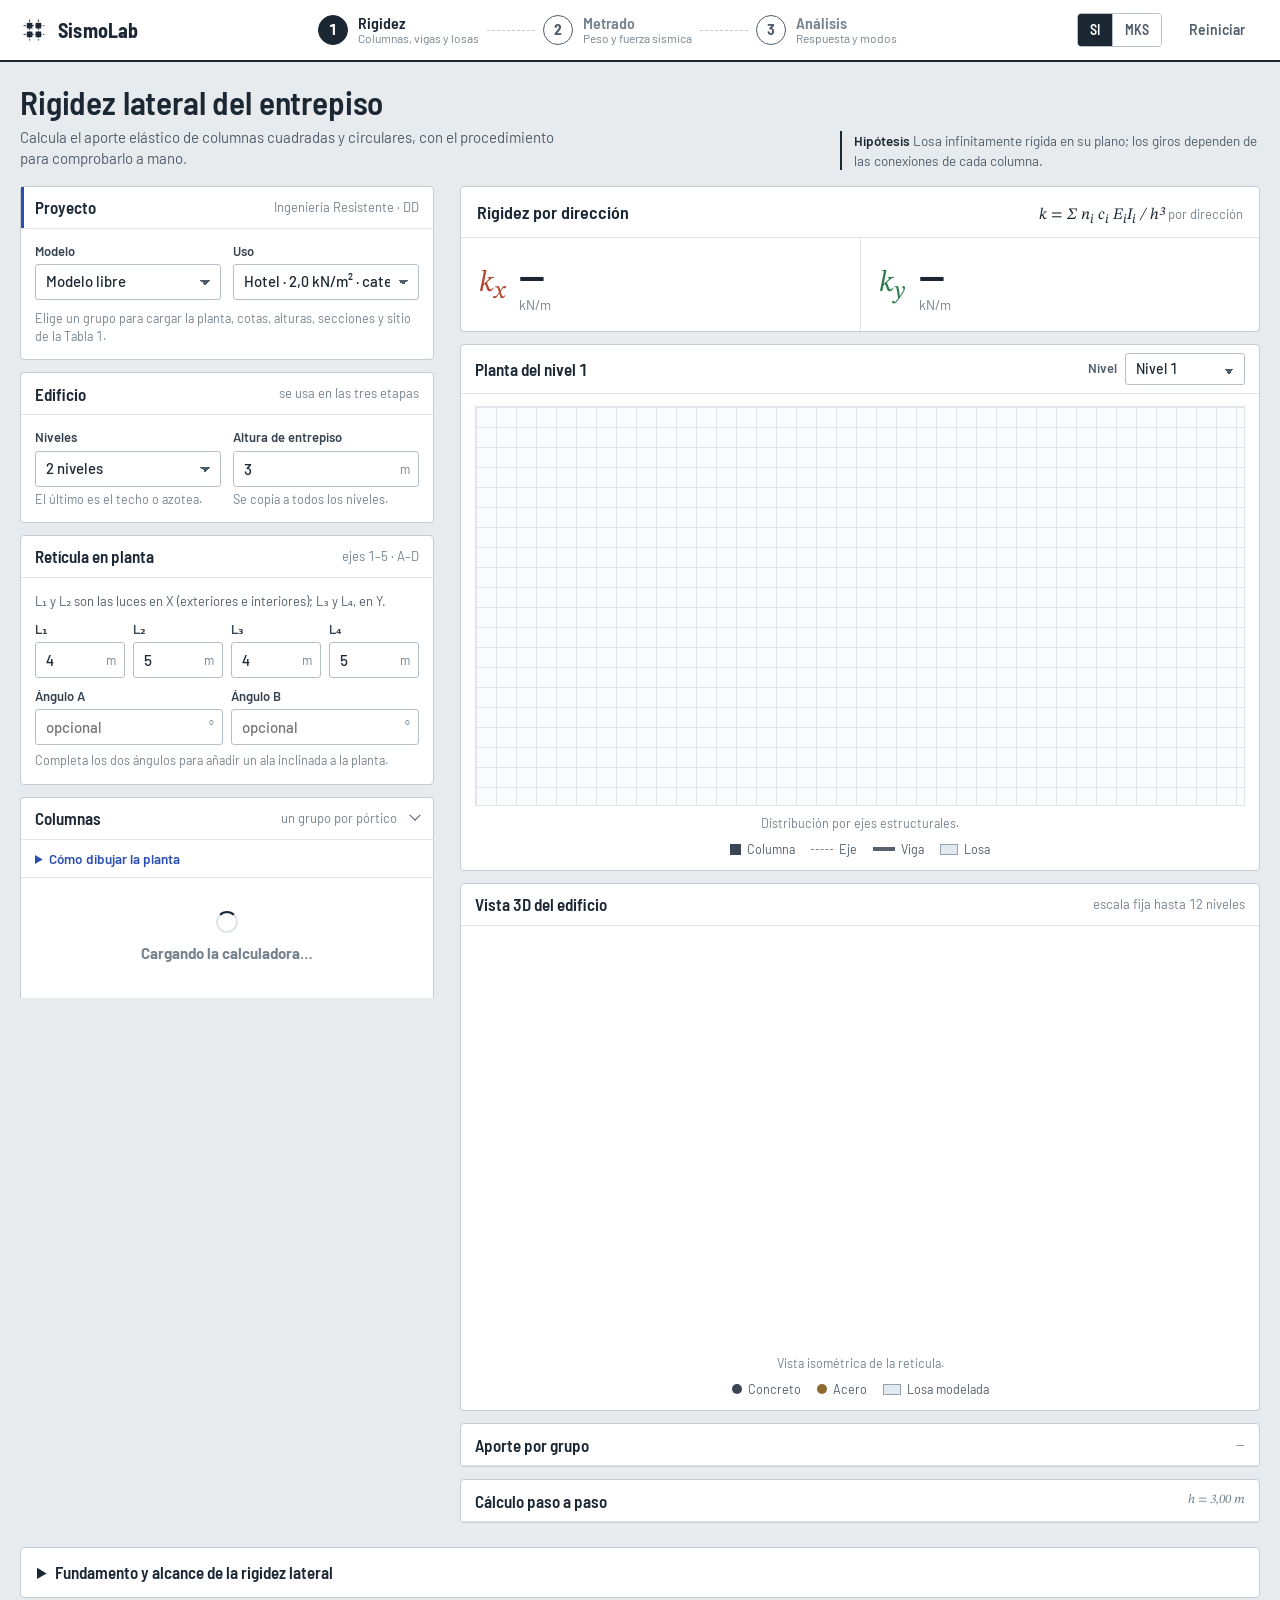
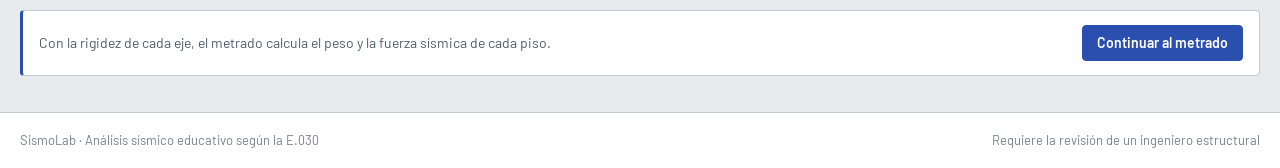
==== commit bdcfe0ca: "Proyecto DD: edificio de la Tabla 1 con ala, pórticos con vigas flexibles - dd_project.py: datos de " ====
--- a/index.html
+++ b/index.html
@@ -63,6 +63,44 @@
       <div id="rigidity-stage">
         <div class="page-shell workspace-grid">
           <section class="input-panel" aria-label="Datos del modelo">
+            <section id="dd-panel" class="panel dd-panel" aria-labelledby="dd-heading">
+              <div class="panel__head"><h2 id="dd-heading">Proyecto</h2><span>Ingeniería Resistente · DD</span></div>
+              <div class="panel__body">
+                <div class="analysis-form-grid">
+                  <div class="field-block">
+                    <label for="dd-group">Modelo</label>
+                    <select id="dd-group" data-field="dd-group">
+                      <option value="libre" selected>Modelo libre</option>
+                      <option value="1">DD · Grupo 1</option><option value="2">DD · Grupo 2</option><option value="3">DD · Grupo 3</option><option value="4">DD · Grupo 4</option><option value="5">DD · Grupo 5</option>
+                      <option value="6">DD · Grupo 6</option><option value="7">DD · Grupo 7</option><option value="8">DD · Grupo 8</option><option value="9">DD · Grupo 9</option><option value="10">DD · Grupo 10</option>
+                    </select>
+                  </div>
+                  <div class="field-block">
+                    <label for="dd-use">Uso</label>
+                    <select id="dd-use" data-field="loads-use-global">
+                      <option value="hotel">Hotel · 2,0 kN/m² · categoría C</option>
+                      <option value="vivienda">Vivienda · 2,0 kN/m² · C</option>
+                      <option value="oficina">Oficina · 2,5 kN/m² · C</option>
+                      <option value="aula">Centro educativo · 2,5 kN/m² · A₂</option>
+                      <option value="centro_comercial">Centro comercial · 5,0 kN/m² · B</option>
+                      <option value="tienda">Tienda · 5,0 kN/m² · C</option>
+                      <option value="biblioteca_salas">Biblioteca: sala de lectura · 3,0 kN/m² · B</option>
+                      <option value="biblioteca_deposito">Biblioteca: almacenaje · 7,5 kN/m² · B</option>
+                      <option value="corredor_publico">Corredores y escaleras públicas · 4,0 kN/m²</option>
+                      <option value="garaje_liviano">Estacionamiento liviano · 2,5 kN/m² · C</option>
+                      <option value="otro">Otro · editable por nivel</option>
+                    </select>
+                  </div>
+                </div>
+                <p id="dd-site" class="field-help dd-site">Elige un grupo para cargar la planta, cotas, alturas, secciones y sitio de la Tabla 1.</p>
+                <div id="dd-fields" hidden>
+                  <p class="panel-note">Las cotas L₁–L₄ y los ángulos A y B están en el panel Retícula; los niveles, en Edificio. Todo cambio recalcula el modelo.</p>
+                  <div id="dd-param-list" class="analysis-form-grid dd-param-list"></div>
+                  <p id="dd-message" class="dd-message" hidden></p>
+                </div>
+              </div>
+            </section>
+
             <section class="panel" aria-labelledby="datos-heading">
               <div class="panel__head"><h2 id="datos-heading">Edificio</h2><span>se usa en las tres etapas</span></div>
               <div class="panel__body building-setup">
@@ -102,7 +140,7 @@
               </div>
             </section>
 
-            <details class="panel beam-editor column-editor" open>
+            <details id="manual-columns" class="panel beam-editor column-editor" open>
               <summary class="panel__head"><h2 id="column-editor-heading">Columnas</h2><span>un grupo por pórtico</span></summary>
               <details class="howto">
                 <summary>Cómo dibujar la planta</summary>
@@ -119,7 +157,7 @@
               <button id="add-group" type="button" class="button add-group editor-add-button" data-action="add" disabled>Añadir grupo de columnas <span id="group-count">1/20</span></button>
             </details>
 
-            <details class="panel beam-editor" open>
+            <details id="manual-beams" class="panel beam-editor" open>
               <summary class="panel__head"><h2 id="beam-editor-heading">Vigas</h2><span>entre nudos de la retícula</span></summary>
               <div id="beam-list" class="beam-list editor-scroll-list">
                 <p class="beam-empty">Cargando el editor de vigas…</p>
@@ -127,7 +165,7 @@
               <button id="add-beam" type="button" class="button add-beam" data-action="add-beam" disabled>Añadir viga <span id="beam-count">0/31</span></button>
             </details>
 
-            <details class="panel beam-editor slab-editor" open>
+            <details id="manual-slabs" class="panel beam-editor slab-editor" open>
               <summary class="panel__head"><h2 id="slab-editor-heading">Losas</h2><span>por paños</span></summary>
               <div id="slab-list" class="beam-list slab-list editor-scroll-list">
                 <p class="beam-empty">Cargando el editor de losas…</p>
@@ -183,6 +221,11 @@
               </div>
             </div>
 
+            <div id="dd-frames-panel" class="panel" hidden>
+              <div class="panel__head"><h2>Pórticos del proyecto</h2><span>matriz lateral con vigas flexibles</span></div>
+              <div id="dd-frame-table" class="panel__body"></div>
+            </div>
+
             <div class="contribution-card panel">
               <div class="panel__head"><h2>Aporte por grupo</h2><span id="contribution-count">—</span></div>
               <div id="contribution-list" class="contribution-list"></div>
@@ -221,14 +264,16 @@
                   <div class="field-block">
                     <label for="loads-use-global">Uso de la edificación</label>
                     <select id="loads-use-global" data-field="loads-use-global">
-                      <option value="vivienda" selected>Vivienda · 2,0 kN/m²</option>
-                      <option value="oficina">Oficina · 2,5 kN/m²</option>
-                      <option value="aula">Aula / centro de enseñanza · 2,5 kN/m²</option>
+                      <option value="hotel">Hotel · 2,0 kN/m² · categoría C</option>
+                      <option value="vivienda" selected>Vivienda · 2,0 kN/m² · C</option>
+                      <option value="oficina">Oficina · 2,5 kN/m² · C</option>
+                      <option value="aula">Centro educativo · 2,5 kN/m² · A₂</option>
+                      <option value="centro_comercial">Centro comercial · 5,0 kN/m² · B</option>
+                      <option value="tienda">Tienda · 5,0 kN/m² · C</option>
+                      <option value="biblioteca_salas">Biblioteca: sala de lectura · 3,0 kN/m² · B</option>
+                      <option value="biblioteca_deposito">Biblioteca: almacenaje · 7,5 kN/m² · B</option>
                       <option value="corredor_publico">Corredores y escaleras públicas · 4,0 kN/m²</option>
-                      <option value="tienda">Tiendas / centros comerciales · 5,0 kN/m²</option>
-                      <option value="biblioteca_salas">Biblioteca: sala de lectura · 3,0 kN/m²</option>
-                      <option value="biblioteca_deposito">Biblioteca: almacenaje · 7,5 kN/m²</option>
-                      <option value="garaje_liviano">Estacionamiento liviano · 2,5 kN/m²</option>
+                      <option value="garaje_liviano">Estacionamiento liviano · 2,5 kN/m² · C</option>
                       <option value="otro">Otro · editable por nivel</option>
                     </select>
                     <small>Se aplica a todos los pisos; la azotea conserva su carga. Luego puedes cambiar un nivel.</small>
--- a/styles.css
+++ b/styles.css
@@ -682,3 +682,13 @@
   .panel, .readout { break-inside: avoid; }
   .steps-scroll { display: grid !important; }
 }
+
+/* Proyecto DD */
+.dd-panel .panel__head { box-shadow: inset 3px 0 0 var(--cobalt); }
+.dd-site { margin: 10px 0 0; }
+.dd-param-list { margin-top: 4px; }
+.dd-message { margin-top: 10px; padding: 8px 10px; color: var(--ink-2); background: var(--sheet-alt); font-size: 13px; line-height: 1.45; }
+.dd-opening { fill: #fff; stroke: var(--ink-3); stroke-width: 1; }
+.dd-opening-x { stroke: var(--ink-3); stroke-width: .9; }
+.iso-opening { fill: var(--canvas); stroke: #5b6976; stroke-width: .8; }
+.step-content--wide { grid-template-columns: minmax(0,1fr); }
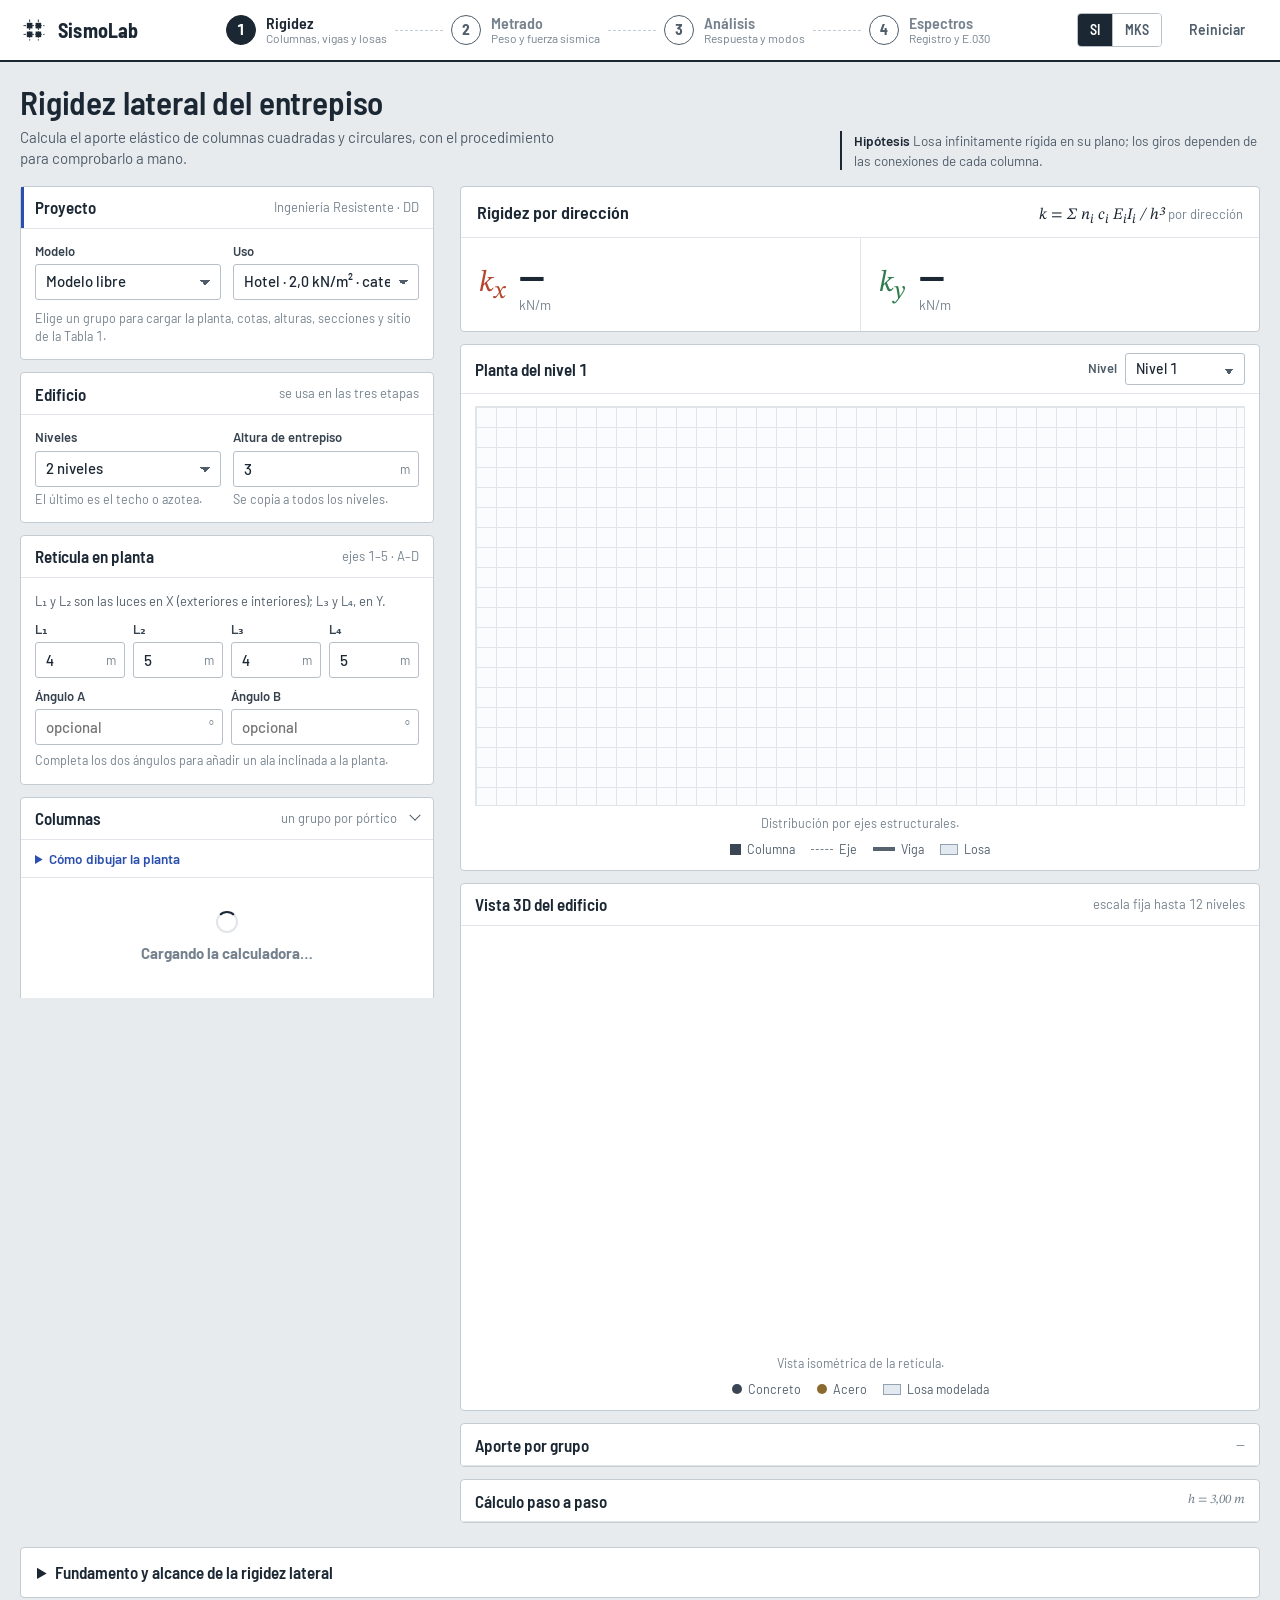
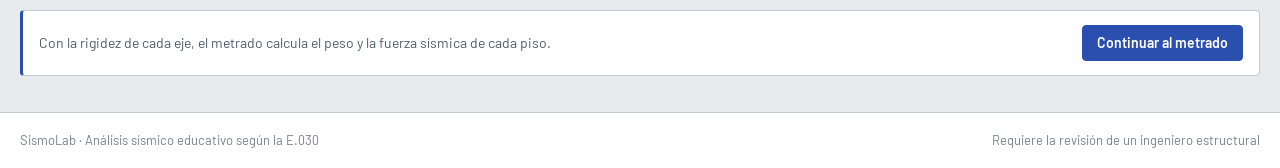
==== commit a79b12d3: "Agrega espectros de respuesta, análisis modal espectral y modelo de vigas rígidas - Nueva etapa 4 «E" ====
--- a/index.html
+++ b/index.html
@@ -37,6 +37,10 @@
             <button id="stage-analysis-button" class="stage-tab" type="button" data-action="stage" data-value="analysis">
               <span class="bubble" aria-hidden="true">3</span><span class="stage-tab__text"><strong>Análisis</strong><small>Respuesta y modos</small></span>
             </button>
+            <span class="stage-connector" aria-hidden="true"></span>
+            <button id="stage-spectra-button" class="stage-tab" type="button" data-action="stage" data-value="spectra">
+              <span class="bubble" aria-hidden="true">4</span><span class="stage-tab__text"><strong>Espectros</strong><small>Registro y E.030</small></span>
+            </button>
           </nav>
 
           <div class="header-actions">
@@ -92,6 +96,13 @@
                     </select>
                   </div>
                 </div>
+                <div id="dd-model-field" class="field-block dd-model-field" hidden>
+                  <label for="dd-stiffness-model">Modelo de rigidez de los pórticos</label>
+                  <select id="dd-stiffness-model" data-field="dd-stiffness-model">
+                    <option value="rigid" selected>Vigas infinitamente rígidas · altura libre h − h_viga</option>
+                    <option value="flexible">Pórtico con vigas flexibles · condensación estática</option>
+                  </select>
+                </div>
                 <p id="dd-site" class="field-help dd-site">Elige un grupo para cargar la planta, cotas, alturas, secciones y sitio de la Tabla 1.</p>
                 <div id="dd-fields" hidden>
                   <p class="panel-note">Las cotas L₁–L₄ y los ángulos A y B están en el panel Retícula; los niveles, en Edificio. Todo cambio recalcula el modelo.</p>
@@ -222,7 +233,7 @@
             </div>
 
             <div id="dd-frames-panel" class="panel" hidden>
-              <div class="panel__head"><h2>Pórticos del proyecto</h2><span>matriz lateral con vigas flexibles</span></div>
+              <div class="panel__head"><h2>Pórticos del proyecto</h2><span>rigidez por pórtico y por piso</span></div>
               <div id="dd-frame-table" class="panel__body"></div>
             </div>
 
@@ -501,6 +512,25 @@
               <div id="analysis-modal" class="panel__body"></div>
             </div>
 
+            <div class="panel analysis-table-card spectral-card">
+              <div class="panel__head subheading--with-control">
+                <h2 id="analysis-spectral-heading">Análisis modal espectral</h2>
+                <div class="viz-control spectral-controls">
+                  <label for="spectral-source">Espectro</label>
+                  <select id="spectral-source" data-field="spectral-source">
+                    <option value="e030" selected>E.030 (ZUCS/R)</option>
+                    <option value="record">Registro cargado (÷R)</option>
+                  </select>
+                  <label for="spectral-combination">Combinación</label>
+                  <select id="spectral-combination" data-field="spectral-combination">
+                    <option value="cqc" selected>CQC</option>
+                    <option value="abs_srss">0,25Σ|r| + 0,75√Σr²</option>
+                  </select>
+                </div>
+              </div>
+              <div id="analysis-spectral" class="panel__body"></div>
+            </div>
+
             <div class="panel plan-pair">
               <div class="analysis-plan-card">
                 <div class="panel__head"><h2>Vista axonométrica deformada</h2></div>
@@ -563,8 +593,123 @@
         </section>
       </section>
 
+
+      <section id="spectra-stage" class="analysis-stage" hidden aria-labelledby="intro-title">
+        <div class="page-shell analysis-workspace">
+          <section class="analysis-input-panel" aria-label="Datos del registro">
+            <section class="panel" aria-labelledby="spec-record-heading">
+              <div class="panel__head"><h2 id="spec-record-heading">Registro sísmico</h2><span>aceleración del suelo</span></div>
+              <div class="panel__body">
+                <div class="spec-file-row">
+                  <label class="button spec-file-button" for="spec-file">Cargar archivo</label>
+                  <input id="spec-file" type="file" accept=".txt,.dat,.csv,.at2,.AT2,.acc" class="visually-hidden" />
+                  <span id="spec-file-name" class="field-help">.txt, .csv o PEER .AT2</span>
+                </div>
+                <div class="field-block">
+                  <label for="spec-record">O pega los datos</label>
+                  <textarea id="spec-record" data-field="spec-record" rows="7" spellcheck="false" placeholder="0.00  0.0012&#10;0.01  0.0031&#10;0.02 -0.0018&#10;…"></textarea>
+                  <small>Dos columnas (tiempo y aceleración), una columna de aceleraciones con Δt, o formato PEER con NPTS y DT en la cabecera.</small>
+                </div>
+                <div class="analysis-form-grid">
+                  <div class="field-block">
+                    <label for="spec-units">Unidades de aceleración</label>
+                    <select id="spec-units" data-field="spec-units">
+                      <option value="g" selected>g</option>
+                      <option value="m/s2">m/s²</option>
+                      <option value="gal">cm/s² (gal)</option>
+                    </select>
+                  </div>
+                  <div class="field-block">
+                    <label for="spec-dt">Δt (si no está en el archivo)</label>
+                    <div class="input-with-unit"><input id="spec-dt" type="number" min="0.0001" step="0.001" value="0.01" data-field="spec-dt" /><span>s</span></div>
+                  </div>
+                  <div class="field-block">
+                    <label for="spec-scale">Factor de escala</label>
+                    <input id="spec-scale" type="number" min="0" step="0.05" value="1" data-field="spec-scale" />
+                  </div>
+                  <div class="field-block">
+                    <label for="spec-xi">Amortiguamiento ξ</label>
+                    <div class="input-with-unit"><input id="spec-xi" type="number" min="0" max="30" step="0.5" value="5" data-field="spec-xi" /><span>%</span></div>
+                  </div>
+                </div>
+                <p id="spec-record-note" class="field-help spec-record-note"></p>
+                <button class="button button-ghost spec-example" type="button" data-action="spec-example">Cargar registro sintético de prueba</button>
+              </div>
+            </section>
+
+            <section class="panel" aria-labelledby="spec-method-heading">
+              <div class="panel__head"><h2 id="spec-method-heading">Método de cálculo</h2></div>
+              <div class="panel__body">
+                <div class="field-block">
+                  <label for="spec-method">Método</label>
+                  <select id="spec-method" data-field="spec-method">
+                    <option value="todos" selected>Comparar los tres métodos</option>
+                    <option value="analitico">Método analítico (interpolación lineal)</option>
+                    <option value="newmark_promedio">Newmark, aceleración promedio</option>
+                    <option value="newmark_lineal">Newmark, aceleración lineal</option>
+                  </select>
+                </div>
+                <p class="field-help" style="margin-top:10px">El método analítico resuelve exactamente el oscilador entre dos muestras del registro. Newmark integra numéricamente; aquí se subdivide el paso hasta Δt ≤ T/40.</p>
+                <button id="spec-compute" class="button button-primary spec-compute" type="button" data-action="spec-compute">Calcular espectros</button>
+              </div>
+            </section>
+          </section>
+
+          <section class="analysis-result-panel" aria-label="Espectros de respuesta">
+            <div class="analysis-result-card readout">
+              <div class="readout__head">
+                <h2>Espectro de respuesta</h2>
+                <p class="formula-bar"><span class="math">ü + 2ξω u̇ + ω² u = −ü<sub>g</sub>(t)</span></p>
+              </div>
+              <div id="spec-warning" class="analysis-warning" hidden></div>
+              <div id="spec-summary" class="analysis-summary"><div class="analysis-placeholder">Carga un registro y pulsa «Calcular espectros». Mientras tanto se muestra el espectro de la E.030 del metrado.</div></div>
+            </div>
+            <div class="panel">
+              <div class="panel__head"><h2>Acelerograma</h2><span id="spec-record-caption"></span></div>
+              <div id="spec-record-chart" class="spec-chart spec-chart--record"></div>
+            </div>
+            <div class="panel">
+              <div class="panel__head subheading--with-control">
+                <h2>Espectros</h2>
+                <div class="viz-control"><label for="spec-axis">Ordenada</label>
+                  <select id="spec-axis" data-field="spec-axis">
+                    <option value="PSa" selected>PSa (g)</option>
+                    <option value="Sa">Sa absoluta (g)</option>
+                    <option value="Sd">Sd (cm)</option>
+                    <option value="Sv">Sv (cm/s)</option>
+                    <option value="PSv">PSv (cm/s)</option>
+                  </select>
+                </div>
+              </div>
+              <div id="spec-chart" class="spec-chart"></div>
+              <div id="spec-legend" class="iso-legend spec-legend"></div>
+            </div>
+            <div id="spec-table" class="panel analysis-table-card"></div>
+          </section>
+        </div>
+        <section class="page-shell stage-foot">
+          <details class="theory-section analysis-scope">
+            <summary>Cómo se calculan los espectros</summary>
+            <p>Para cada periodo T se resuelve un oscilador de un grado de libertad con amortiguamiento ξ sometido al registro. El espectro guarda el máximo desplazamiento relativo Sd, la máxima velocidad relativa Sv y la máxima aceleración absoluta Sa; las pseudo-ordenadas son PSv = ωSd y PSa = ω²Sd. El método analítico supone que la aceleración varía linealmente entre muestras y usa la solución exacta en cada tramo (Nigam y Jennings). Newmark-β resuelve paso a paso con γ = ½ y β = ¼ (aceleración promedio, incondicionalmente estable) o β = ⅙ (aceleración lineal). El espectro de la E.030 es Sa = ZUCS/R·g con C de la Tabla N° 6.</p>
+          </details>
+        </section>
+      </section>
+
       <footer class="site-footer"><div class="page-shell"><span>SismoLab · Análisis sísmico educativo según la E.030</span><span>Requiere la revisión de un ingeniero estructural</span></div></footer>
     </main>
+    <script>
+      // Lee el archivo del registro en el navegador y lo pasa al cuadro de texto.
+      document.addEventListener("change", async (event) => {
+        const input = event.target;
+        if (!input || input.id !== "spec-file" || !input.files || !input.files.length) return;
+        const file = input.files[0];
+        const text = await file.text();
+        const area = document.getElementById("spec-record");
+        area.value = text;
+        document.getElementById("spec-file-name").textContent = file.name;
+        area.dispatchEvent(new Event("input", { bubbles: true }));
+      });
+    </script>
     <script type="py" src="./app.py" config="./pyscript.toml"></script>
   </body>
 </html>
--- a/styles.css
+++ b/styles.css
@@ -692,3 +692,43 @@
 .dd-opening-x { stroke: var(--ink-3); stroke-width: .9; }
 .iso-opening { fill: var(--canvas); stroke: #5b6976; stroke-width: .8; }
 .step-content--wide { grid-template-columns: minmax(0,1fr); }
+.dd-model-field { margin-top: 12px; }
+.data-table td.dd-other { color: var(--ink-3); }
+
+/* ---------- Etapa 4: espectros ---------- */
+.visually-hidden { position: absolute !important; width: 1px; height: 1px; padding: 0; margin: -1px; overflow: hidden; clip: rect(0 0 0 0); white-space: nowrap; border: 0; }
+.spec-file-row { display: flex; flex-wrap: wrap; align-items: center; gap: 10px; margin-bottom: 12px; }
+.spec-file-row .field-help { min-width: 0; overflow-wrap: anywhere; }
+textarea { width: 100%; min-height: 120px; padding: 8px 10px; font: 13px/1.4 ui-monospace, "SFMono-Regular", Consolas, monospace; color: var(--ink); background: var(--sheet); border: 1px solid var(--field); border-radius: var(--radius); resize: vertical; }
+textarea:focus { border-color: var(--cobalt); outline: none; box-shadow: 0 0 0 2px var(--cobalt-wash); }
+.spec-record-note { min-height: 1.2em; margin-top: 8px; }
+.spec-example { margin-top: 10px; width: 100%; }
+.spec-compute { margin-top: 14px; width: 100%; }
+.spec-chart { padding: 8px 10px 4px; min-width: 0; }
+.spec-chart svg { display: block; width: 100%; height: auto; }
+.spec-chart--record svg { max-height: 240px; }
+.spec-empty { padding: 26px 14px; text-align: center; }
+.spec-grid { stroke: var(--rule-faint); stroke-width: 1; }
+.spec-axis { stroke: var(--ink-2); stroke-width: 1.2; }
+.spec-tick { fill: var(--ink-3); font-size: 11px; font-family: var(--cond); }
+.spec-axis-label { fill: var(--ink-2); font-size: 12px; font-family: var(--cond); }
+.spec-marker { stroke: var(--dir-r); stroke-width: 1; stroke-dasharray: 3 3; }
+.spec-marker-label { fill: var(--dir-r); font-size: 11px; font-family: var(--cond); }
+.spec-chart polyline { fill: none; stroke-linejoin: round; stroke-linecap: round; }
+.spec-line-record { stroke: var(--ink-2); stroke-width: 1; }
+.spec-line-analitico { stroke: var(--cobalt); stroke-width: 2.2; }
+.spec-line-promedio { stroke: var(--dir-x); stroke-width: 1.6; stroke-dasharray: 6 3; }
+.spec-line-lineal { stroke: var(--dir-y); stroke-width: 1.6; stroke-dasharray: 2 3; }
+.spec-line-e030 { stroke: var(--ink); stroke-width: 1.6; }
+.spec-line-e030-design { stroke: var(--steel); stroke-width: 1.6; stroke-dasharray: 8 4; }
+.spec-key { width: 22px; height: 0; display: inline-block; border-top: 2.5px solid; }
+.spec-key.spec-line-analitico { border-color: var(--cobalt); }
+.spec-key.spec-line-promedio { border-top-style: dashed; border-color: var(--dir-x); }
+.spec-key.spec-line-lineal { border-top-style: dotted; border-color: var(--dir-y); }
+.spec-key.spec-line-e030 { border-color: var(--ink); }
+.spec-key.spec-line-e030-design { border-top-style: dashed; border-color: var(--steel); }
+.spec-legend { padding-bottom: 12px; }
+.spec-table-scroll { max-height: 420px; overflow-y: auto; }
+.spectral-controls { display: flex; flex-wrap: wrap; gap: 6px 10px; align-items: center; }
+.spectral-direction { margin: 18px 0 6px; font-family: var(--cond); font-size: 17px; }
+#analysis-spectral { min-width: 0; }
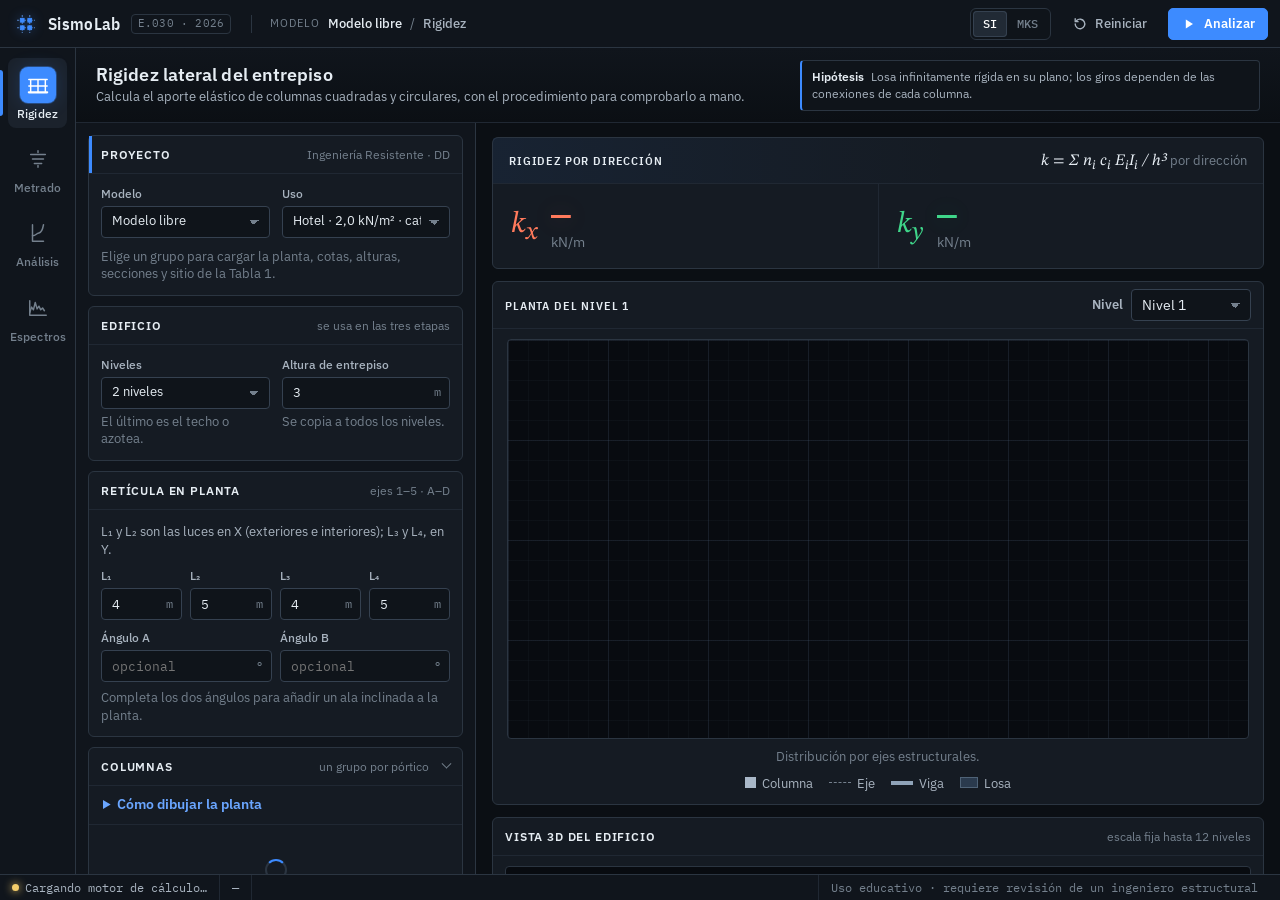
==== commit 3fc62558: "Rediseño como software de ingeniería: tema oscuro, riel de etapas y barra de estado - Armazón de apl" ====
--- a/index.html
+++ b/index.html
@@ -2,13 +2,14 @@
 <html lang="es">
   <head>
     <meta charset="UTF-8" />
-    <meta name="viewport" content="width=device-width, initial-scale=1.0" />
+    <meta name="viewport" content="width=device-width, initial-scale=1.0, viewport-fit=cover" />
+    <meta name="theme-color" content="#10151c" />
     <meta name="description" content="Rigidez lateral, metrado de cargas, análisis pseudotridimensional y modal de edificios según la E.030, con el desarrollo de cada cálculo." />
     <title>SismoLab · Rigidez y análisis estructural</title>
     <link rel="icon" href="./favicon.svg" type="image/svg+xml" />
     <link rel="preconnect" href="https://fonts.googleapis.com" />
     <link rel="preconnect" href="https://fonts.gstatic.com" crossorigin />
-    <link rel="stylesheet" href="https://fonts.googleapis.com/css2?family=Barlow:ital,wght@0,400;0,500;0,600;0,700;1,400&family=Barlow+Semi+Condensed:wght@500;600;700&family=STIX+Two+Text:ital,wght@0,400;0,500;1,400;1,500&display=swap" />
+    <link rel="stylesheet" href="https://fonts.googleapis.com/css2?family=IBM+Plex+Mono:wght@400;500&family=IBM+Plex+Sans+Condensed:wght@500;600&family=IBM+Plex+Sans:ital,wght@0,400;0,500;0,600;0,700;1,400&family=STIX+Two+Text:ital,wght@0,400;0,500;1,400;1,500&display=swap" />
     <link rel="stylesheet" href="https://pyscript.net/releases/2025.11.1/core.css" />
     <link rel="stylesheet" href="./styles.css" />
     <script type="module" src="https://pyscript.net/releases/2025.11.1/core.js"></script>
@@ -19,41 +20,49 @@
         <div class="header-shell">
           <a class="brand" href="#inicio" aria-label="SismoLab, ir al inicio">
             <svg class="brand-mark" viewBox="0 0 32 32" aria-hidden="true">
-              <path d="M4 11h24M4 21h24M11 4v24M21 4v24" />
+              <path class="brand-grid" d="M4 11h24M4 21h24M11 4v24M21 4v24" />
               <rect x="8.5" y="8.5" width="5" height="5" /><rect x="18.5" y="8.5" width="5" height="5" /><rect x="8.5" y="18.5" width="5" height="5" /><rect x="18.5" y="18.5" width="5" height="5" />
             </svg>
             <strong>SismoLab</strong>
+            <span class="brand-version">E.030 · 2026</span>
           </a>
-
-          <nav class="stage-switcher" aria-label="Etapas de trabajo">
-            <button id="stage-rigidity-button" class="stage-tab is-active" type="button" data-action="stage" data-value="rigidity" aria-current="step">
-              <span class="bubble" aria-hidden="true">1</span><span class="stage-tab__text"><strong>Rigidez</strong><small>Columnas, vigas y losas</small></span>
-            </button>
-            <span class="stage-connector" aria-hidden="true"></span>
-            <button id="stage-loads-button" class="stage-tab" type="button" data-action="stage" data-value="loads">
-              <span class="bubble" aria-hidden="true">2</span><span class="stage-tab__text"><strong>Metrado</strong><small>Peso y fuerza sísmica</small></span>
-            </button>
-            <span class="stage-connector" aria-hidden="true"></span>
-            <button id="stage-analysis-button" class="stage-tab" type="button" data-action="stage" data-value="analysis">
-              <span class="bubble" aria-hidden="true">3</span><span class="stage-tab__text"><strong>Análisis</strong><small>Respuesta y modos</small></span>
-            </button>
-            <span class="stage-connector" aria-hidden="true"></span>
-            <button id="stage-spectra-button" class="stage-tab" type="button" data-action="stage" data-value="spectra">
-              <span class="bubble" aria-hidden="true">4</span><span class="stage-tab__text"><strong>Espectros</strong><small>Registro y E.030</small></span>
-            </button>
-          </nav>
-
+          <div class="topbar-crumbs" aria-label="Modelo activo">
+            <span class="crumb-label">Modelo</span>
+            <span id="topbar-model" class="crumb-value">Modelo libre</span>
+            <span class="crumb-sep" aria-hidden="true">/</span>
+            <span id="topbar-stage" class="crumb-value crumb-value--muted">Rigidez</span>
+          </div>
           <div class="header-actions">
             <div class="unit-toggle" role="group" aria-label="Sistema de unidades; el cambio convierte los datos ingresados">
               <button id="units-si" class="is-active" type="button" data-action="units" data-value="SI" aria-pressed="true" title="kN, MPa y mm">SI</button>
               <button id="units-mks" type="button" data-action="units" data-value="MKS" aria-pressed="false" title="tonf, kgf/cm² y cm">MKS</button>
             </div>
-            <button class="button button-ghost reset-button" type="button" data-action="reset">Reiniciar</button>
+            <button class="button button-ghost reset-button" type="button" data-action="reset" title="Volver al modelo inicial">
+              <svg viewBox="0 0 20 20" aria-hidden="true"><path d="M4 10a6 6 0 1 0 1.8-4.3M4 3.5v3.6h3.6" /></svg><span>Reiniciar</span>
+            </button>
+            <button class="button button-primary run-button" type="button" data-action="apply-loads" title="Pasa fuerzas y masas del metrado al análisis y lo resuelve">
+              <svg viewBox="0 0 20 20" aria-hidden="true"><path d="M6 4.5v11l9-5.5z" /></svg><span>Analizar</span>
+            </button>
           </div>
         </div>
       </header>
 
-      <section id="inicio" class="intro page-shell" aria-labelledby="intro-title">
+      <nav class="stage-switcher app-rail" aria-label="Etapas de trabajo">
+        <button id="stage-rigidity-button" class="stage-tab is-active" type="button" data-action="stage" data-value="rigidity" aria-current="step" title="Rigidez: columnas, vigas y losas">
+          <span class="bubble" aria-hidden="true"><svg viewBox="0 0 24 24"><path d="M4 20V6M12 20V6M20 20V6M2 6h20M2 13h20" /><path d="M2 20h20" class="icon-ground" /></svg></span><span class="stage-tab__text"><strong>Rigidez</strong><small>1 · Columnas, vigas y losas</small></span>
+        </button>
+        <button id="stage-loads-button" class="stage-tab" type="button" data-action="stage" data-value="loads" title="Metrado: peso y fuerza sísmica">
+          <span class="bubble" aria-hidden="true"><svg viewBox="0 0 24 24"><path d="M4 7h16M6 12h12M8 17h8" /><path d="M12 3v2M12 19v2" /></svg></span><span class="stage-tab__text"><strong>Metrado</strong><small>2 · Peso y fuerza sísmica</small></span>
+        </button>
+        <button id="stage-analysis-button" class="stage-tab" type="button" data-action="stage" data-value="analysis" title="Análisis: respuesta y modos">
+          <span class="bubble" aria-hidden="true"><svg viewBox="0 0 24 24"><path d="M6 21V3M6 21h12" /><path d="M6 15c4 0 4-2.5 7-3s4-3.5 5-9" /></svg></span><span class="stage-tab__text"><strong>Análisis</strong><small>3 · Respuesta y modos</small></span>
+        </button>
+        <button id="stage-spectra-button" class="stage-tab" type="button" data-action="stage" data-value="spectra" title="Espectros: registro y E.030">
+          <span class="bubble" aria-hidden="true"><svg viewBox="0 0 24 24"><path d="M3 20h18M3 20V4" /><path d="M3 17l2-6 2 3 2-8 2 7 2-3 2 4 2-2 2 3" /></svg></span><span class="stage-tab__text"><strong>Espectros</strong><small>4 · Registro y E.030</small></span>
+        </button>
+      </nav>
+
+      <section id="inicio" class="intro" aria-labelledby="intro-title">
         <p id="intro-eyebrow" class="eyebrow" hidden></p>
         <div class="intro-grid">
           <div>
@@ -64,8 +73,8 @@
         </div>
       </section>
 
-      <div id="rigidity-stage">
-        <div class="page-shell workspace-grid">
+      <div id="rigidity-stage" class="stage-view">
+        <div class="workspace-grid">
           <section class="input-panel" aria-label="Datos del modelo">
             <section id="dd-panel" class="panel dd-panel" aria-labelledby="dd-heading">
               <div class="panel__head"><h2 id="dd-heading">Proyecto</h2><span>Ingeniería Resistente · DD</span></div>
@@ -246,27 +255,26 @@
               <div class="panel__head"><h2>Cálculo paso a paso</h2><span id="height-conversion" class="height-conversion">h = 3,00 m</span></div>
               <div id="steps-list" class="steps-list"></div>
             </div>
+            <section class="stage-foot" aria-label="Fundamento y siguiente etapa">
+              <details class="theory-section">
+                <summary>Fundamento y alcance de la rigidez lateral</summary>
+                <div class="theory-grid">
+                  <article><h3>Modelo de corte</h3><p>Se impone un desplazamiento lateral unitario y la losa no se deforma a flexión: cada columna actúa como un resorte lateral k = cEI/h³.</p></article>
+                  <article><h3>Sección bruta</h3><p>I = a⁴/12 para la sección cuadrada e I = πD⁴/64 para la circular maciza. Concreto: E<sub>c</sub> = 4 700√f′c (SI) o 15 000√f′c (MKS); acero: E ≈ 200 000 MPa.</p></article>
+                  <article><h3>Alcance</h3><p>Idealización elástica inicial. No considera la flexibilidad real de las vigas ni efectos de segundo orden. Uso educativo: requiere la revisión de un ingeniero estructural.</p></article>
+                </div>
+              </details>
+              <div class="next-step">
+                <p>Con la rigidez de cada eje, el metrado calcula el peso y la fuerza sísmica de cada piso.</p>
+                <button class="button button-primary transition-button" type="button" data-action="stage" data-value="loads">Continuar al metrado</button>
+              </div>
+            </section>
           </section>
         </div>
-
-        <section class="page-shell stage-foot" aria-label="Fundamento y siguiente etapa">
-          <details class="theory-section">
-            <summary>Fundamento y alcance de la rigidez lateral</summary>
-            <div class="theory-grid">
-              <article><h3>Modelo de corte</h3><p>Se impone un desplazamiento lateral unitario y la losa no se deforma a flexión: cada columna actúa como un resorte lateral k = cEI/h³.</p></article>
-              <article><h3>Sección bruta</h3><p>I = a⁴/12 para la sección cuadrada e I = πD⁴/64 para la circular maciza. Concreto: E<sub>c</sub> = 4 700√f′c (SI) o 15 000√f′c (MKS); acero: E ≈ 200 000 MPa.</p></article>
-              <article><h3>Alcance</h3><p>Idealización elástica inicial. No considera la flexibilidad real de las vigas ni efectos de segundo orden. Uso educativo: requiere la revisión de un ingeniero estructural.</p></article>
-            </div>
-          </details>
-          <div class="next-step">
-            <p>Con la rigidez de cada eje, el metrado calcula el peso y la fuerza sísmica de cada piso.</p>
-            <button class="button button-primary transition-button" type="button" data-action="stage" data-value="loads">Continuar al metrado</button>
-          </div>
-        </section>
       </div>
 
-      <section id="loads-stage" class="analysis-stage" hidden aria-labelledby="intro-title">
-        <div class="page-shell analysis-workspace">
+      <section id="loads-stage" class="analysis-stage stage-view" hidden aria-labelledby="intro-title">
+        <div class="analysis-workspace">
           <section class="analysis-input-panel" aria-label="Datos del metrado">
             <section class="panel" aria-labelledby="loads-data-heading">
               <div class="panel__head"><h2 id="loads-data-heading">Sitio y uso</h2><span>E.030 · E.020</span></div>
@@ -420,19 +428,18 @@
               <p>Las fuerzas y masas de cada nivel pasan al análisis del edificio completo.</p>
               <button id="apply-loads-to-analysis" type="button" class="button button-primary transition-button" data-action="apply-loads">Usar estas fuerzas en el análisis</button>
             </div>
+            <section class="stage-foot">
+              <details class="theory-section analysis-scope">
+                <summary>Alcance del metrado</summary>
+                <p>Metrado por grupos: incorpora las columnas definidas en Rigidez, las vigas y losas modeladas, acabados, tabiquería y carga viva. Las coordenadas de cada grupo representan su centroide. No reemplaza el metrado completo del proyecto ni el análisis dinámico cuando la norma lo exige.</p>
+              </details>
+            </section>
           </section>
         </div>
-
-        <section class="page-shell stage-foot">
-          <details class="theory-section analysis-scope">
-            <summary>Alcance del metrado</summary>
-            <p>Metrado por grupos: incorpora las columnas definidas en Rigidez, las vigas y losas modeladas, acabados, tabiquería y carga viva. Las coordenadas de cada grupo representan su centroide. No reemplaza el metrado completo del proyecto ni el análisis dinámico cuando la norma lo exige.</p>
-          </details>
-        </section>
       </section>
 
-      <section id="analysis-stage" class="analysis-stage" hidden aria-labelledby="intro-title">
-        <div class="page-shell analysis-workspace">
+      <section id="analysis-stage" class="analysis-stage stage-view" hidden aria-labelledby="intro-title">
+        <div class="analysis-workspace">
           <section class="analysis-input-panel" aria-label="Datos del análisis">
             <section class="panel" aria-labelledby="analysis-data-heading">
               <div class="panel__head"><h2 id="analysis-data-heading">Modelo global</h2><span id="analysis-level-count" class="factor-output">2 niveles</span></div>
@@ -445,7 +452,7 @@
                   </div>
                   <div class="field-block example-field">
                     <span class="output-label">Ejemplo</span>
-                    <button class="button example-button" type="button" data-action="load-analysis-example">Cargar edificio de 2 niveles</button>
+                    <button class="button example-button" type="button" data-action="load-analysis-example">Ejemplo de 2 niveles</button>
                   </div>
                 </div>
                 <p class="field-help">La cantidad de niveles se cambia en Rigidez.</p>
@@ -576,26 +583,25 @@
               <button type="button" class="details-toggle panel__head" data-action="toggle-details" data-target="#analysis-steps-card" aria-expanded="false" aria-controls="analysis-steps"><span class="details-toggle__title">Memoria de cálculo del análisis</span><span>mostrar</span></button>
               <div id="analysis-steps" class="steps-scroll"></div>
             </div>
+            <section class="stage-foot">
+              <details class="theory-section analysis-method">
+                <summary>Ruta matricial y alcance del análisis</summary>
+                <ol class="analysis-method-grid">
+                  <li><h3>Matriz de cada eje</h3><p>Las rigideces de piso forman K<sub>eje</sub>. Para dos niveles: [k₁+k₂, −k₂; −k₂, k₂].</p></li>
+                  <li><h3>Posición y orientación</h3><p>[G] relaciona el movimiento del diafragma con el eje mediante cos β, sin β y el brazo r.</p></li>
+                  <li><h3>Ensamblaje y solución</h3><p>K<sub>P3D</sub> = Σ GᵀK<sub>eje</sub>G; resolver K<sub>P3D</sub>U = F da desplazamientos y giros. F = K<sup>−1</sup> es la matriz de flexibilidad.</p></li>
+                  <li><h3>Análisis modal</h3><p>Con m y J = m(a²+b²)/12 por diafragma se resuelve Kφ = ω²Mφ: periodos, formas de modo y masa participativa.</p></li>
+                </ol>
+                <p class="analysis-scope">Modelo lineal educativo con diafragmas rígidos. Si defines K<sub>x</sub> o K<sub>y</sub> por piso en Metrado, el aporte de los ejes se escala en ese nivel. El análisis modal espectral combina modos con CQC o con la regla 0,25Σ|r| + 0,75√Σr² de la E.030. No incluye interacción suelo–estructura, efectos de segundo orden ni la combinación 100 % + 30 % de direcciones.</p>
+              </details>
+            </section>
           </section>
         </div>
-
-        <section class="page-shell stage-foot">
-          <details class="theory-section analysis-method">
-            <summary>Ruta matricial y alcance del análisis</summary>
-            <ol class="analysis-method-grid">
-              <li><h3>Matriz de cada eje</h3><p>Las rigideces de piso forman K<sub>eje</sub>. Para dos niveles: [k₁+k₂, −k₂; −k₂, k₂].</p></li>
-              <li><h3>Posición y orientación</h3><p>[G] relaciona el movimiento del diafragma con el eje mediante cos β, sin β y el brazo r.</p></li>
-              <li><h3>Ensamblaje y solución</h3><p>K<sub>P3D</sub> = Σ GᵀK<sub>eje</sub>G; resolver K<sub>P3D</sub>U = F da desplazamientos y giros. F = K<sup>−1</sup> es la matriz de flexibilidad.</p></li>
-              <li><h3>Análisis modal</h3><p>Con m y J = m(a²+b²)/12 por diafragma se resuelve Kφ = ω²Mφ: periodos, formas de modo y masa participativa.</p></li>
-            </ol>
-            <p class="analysis-scope">Modelo lineal educativo con diafragmas rígidos. Si defines K<sub>x</sub> o K<sub>y</sub> por piso en Metrado, el aporte de los ejes se escala en ese nivel. No incluye vigas deformables, interacción suelo–estructura, segundo orden, la combinación 100 % + 30 % ni la combinación espectral de la E.030.</p>
-          </details>
-        </section>
       </section>
 
 
-      <section id="spectra-stage" class="analysis-stage" hidden aria-labelledby="intro-title">
-        <div class="page-shell analysis-workspace">
+      <section id="spectra-stage" class="analysis-stage stage-view" hidden aria-labelledby="intro-title">
+        <div class="analysis-workspace">
           <section class="analysis-input-panel" aria-label="Datos del registro">
             <section class="panel" aria-labelledby="spec-record-heading">
               <div class="panel__head"><h2 id="spec-record-heading">Registro sísmico</h2><span>aceleración del suelo</span></div>
@@ -685,17 +691,22 @@
               <div id="spec-legend" class="iso-legend spec-legend"></div>
             </div>
             <div id="spec-table" class="panel analysis-table-card"></div>
+            <section class="stage-foot">
+              <details class="theory-section analysis-scope">
+                <summary>Cómo se calculan los espectros</summary>
+                <p>Para cada periodo T se resuelve un oscilador de un grado de libertad con amortiguamiento ξ sometido al registro. El espectro guarda el máximo desplazamiento relativo Sd, la máxima velocidad relativa Sv y la máxima aceleración absoluta Sa; las pseudo-ordenadas son PSv = ωSd y PSa = ω²Sd. El método analítico supone que la aceleración varía linealmente entre muestras y usa la solución exacta en cada tramo (Nigam y Jennings). Newmark-β resuelve paso a paso con γ = ½ y β = ¼ (aceleración promedio, incondicionalmente estable) o β = ⅙ (aceleración lineal). El espectro de la E.030 es Sa = ZUCS/R·g con C de la Tabla N° 6.</p>
+              </details>
+            </section>
           </section>
         </div>
-        <section class="page-shell stage-foot">
-          <details class="theory-section analysis-scope">
-            <summary>Cómo se calculan los espectros</summary>
-            <p>Para cada periodo T se resuelve un oscilador de un grado de libertad con amortiguamiento ξ sometido al registro. El espectro guarda el máximo desplazamiento relativo Sd, la máxima velocidad relativa Sv y la máxima aceleración absoluta Sa; las pseudo-ordenadas son PSv = ωSd y PSa = ω²Sd. El método analítico supone que la aceleración varía linealmente entre muestras y usa la solución exacta en cada tramo (Nigam y Jennings). Newmark-β resuelve paso a paso con γ = ½ y β = ¼ (aceleración promedio, incondicionalmente estable) o β = ⅙ (aceleración lineal). El espectro de la E.030 es Sa = ZUCS/R·g con C de la Tabla N° 6.</p>
-          </details>
-        </section>
       </section>
 
-      <footer class="site-footer"><div class="page-shell"><span>SismoLab · Análisis sísmico educativo según la E.030</span><span>Requiere la revisión de un ingeniero estructural</span></div></footer>
+      <footer id="status-bar" class="status-bar" aria-label="Estado del modelo">
+        <span class="status-item status-state"><i class="status-dot" aria-hidden="true"></i><span id="status-state">Cargando motor de cálculo…</span></span>
+        <span id="status-model" class="status-item">—</span>
+        <span id="status-metrics" class="status-metrics"></span>
+        <span class="status-item status-legal">Uso educativo · requiere revisión de un ingeniero estructural</span>
+      </footer>
     </main>
     <script>
       // Lee el archivo del registro en el navegador y lo pasa al cuadro de texto.
--- a/styles.css
+++ b/styles.css
@@ -1,46 +1,59 @@
-/* SismoLab · "plano y memoria de cálculo"
-   Hoja blanca sobre lienzo gris, tinta grafito, ejes con burbujas y
-   colores de dirección como en CAD: X óxido, Y verde, giro violeta.
-   El cobalto se reserva para acciones y selección. */
+/* SismoLab · interfaz de software de ingeniería
+   Tema oscuro tipo estación de trabajo: barra superior, riel de etapas,
+   inspector de datos a la izquierda, área de modelo con fondo de "model
+   space" y barra de estado. Colores de dirección como en CAD:
+   X coral, Y verde, giro violeta. El azul eléctrico marca acciones. */
 
 :root {
-  --canvas: #e8ebee;
-  --sheet: #ffffff;
-  --sheet-alt: #f5f7f9;
-  --ink: #1b2733;
-  --ink-2: #4f5d6a;
-  --ink-3: #75828e;
-  --rule: #c3cbd3;
-  --rule-faint: #e1e5e9;
-  --field: #b7c0c9;
-  --cobalt: #2b4fae;
-  --cobalt-dark: #1f3c88;
-  --cobalt-wash: #e9eefa;
-  --dir-x: #b5462e;
-  --dir-x-wash: #f8ebe7;
-  --dir-y: #2f7d4f;
-  --dir-y-wash: #e8f3ec;
-  --dir-r: #6b4f9e;
-  --steel: #8a6a2f;
-  --warn: #6b4a00;
-  --warn-wash: #fbf1d6;
-  --warn-rule: #c18f1f;
-  --error: #9e2a1f;
-  --error-wash: #fbe9e6;
-  --ok: #24663f;
-  --ok-wash: #e6f2ea;
-
-  --ui: "Barlow", "Segoe UI", system-ui, sans-serif;
-  --cond: "Barlow Semi Condensed", "Barlow", "Arial Narrow", sans-serif;
+  color-scheme: dark;
+  --canvas: #0b0f14;
+  --viewport: #080b10;
+  --chrome: #10151c;
+  --sheet: #151b23;
+  --sheet-alt: #1b222c;
+  --sheet-raised: #212a35;
+  --ink: #e6edf3;
+  --ink-2: #a8b3bf;
+  --ink-3: #74808d;
+  --rule: #2b3541;
+  --rule-faint: #202833;
+  --field: #354150;
+  --field-bg: #0f141a;
+  --cobalt: #3d8bff;
+  --cobalt-dark: #2a6fe0;
+  --cobalt-wash: rgba(61,139,255,.14);
+  --glow: 0 0 0 1px rgba(61,139,255,.35), 0 0 18px rgba(61,139,255,.18);
+  --dir-x: #ff7a5c;
+  --dir-x-wash: rgba(255,122,92,.13);
+  --dir-y: #3fd68a;
+  --dir-y-wash: rgba(63,214,138,.12);
+  --dir-r: #b48cff;
+  --steel: #e2ac4f;
+  --concrete: #a9b8c8;
+  --slab: #2a3a4d;
+  --warn: #f3cc6a;
+  --warn-wash: rgba(243,204,106,.10);
+  --warn-rule: #c99a2e;
+  --error: #ff6b6b;
+  --error-wash: rgba(255,107,107,.11);
+  --ok: #3fd68a;
+  --ok-wash: rgba(63,214,138,.10);
+
+  --ui: "IBM Plex Sans", "Segoe UI", system-ui, sans-serif;
+  --cond: "IBM Plex Sans Condensed", "IBM Plex Sans", "Arial Narrow", sans-serif;
+  --mono: "IBM Plex Mono", ui-monospace, "SFMono-Regular", Consolas, monospace;
   --math: "STIX Two Text", "Cambria Math", Georgia, serif;
 
-  --header-h: 60px;
-  --radius: 4px;
+  --header-h: 48px;
+  --rail-w: 76px;
+  --status-h: 26px;
+  --inspector-w: 400px;
+  --radius: 6px;
 }
 
 *, *::before, *::after { box-sizing: border-box; }
 html { font-family: var(--ui); -webkit-text-size-adjust: 100%; }
-body { margin: 0; min-width: 320px; color: var(--ink); background: var(--canvas); font-size: 15px; line-height: 1.45; font-variant-numeric: tabular-nums; }
+body { margin: 0; min-width: 320px; color: var(--ink); background: var(--canvas); font-size: 14px; line-height: 1.45; font-variant-numeric: tabular-nums; }
 button, input, select { font: inherit; color: inherit; }
 button { cursor: pointer; }
 h1, h2, h3, h4 { margin: 0; font-weight: 600; }
@@ -50,67 +63,113 @@
 .math sub { font-style: italic; }
 [hidden] { display: none !important; }
 :focus-visible { outline: 2px solid var(--cobalt); outline-offset: 2px; }
-
-.page-shell { width: min(1480px, calc(100% - 40px)); margin-inline: auto; }
+::selection { background: rgba(61,139,255,.35); }
+* { scrollbar-width: thin; scrollbar-color: #2f3a47 transparent; }
+::-webkit-scrollbar { width: 10px; height: 10px; }
+::-webkit-scrollbar-thumb { background: #2a3440; border: 2px solid var(--canvas); border-radius: 8px; }
+::-webkit-scrollbar-track { background: transparent; }
+
+.page-shell { width: 100%; }
 
 /* ---------- Botones ---------- */
-.button { min-height: 36px; display: inline-flex; align-items: center; justify-content: center; gap: 8px; padding: 0 14px; color: var(--ink); background: var(--sheet); border: 1px solid var(--field); border-radius: var(--radius); font-weight: 600; font-size: 14px; line-height: 1.2; text-decoration: none; }
-.button:hover { border-color: var(--ink-2); background: var(--sheet-alt); }
-.button:disabled { cursor: not-allowed; opacity: .55; }
-.button-primary { color: #fff; background: var(--cobalt); border-color: var(--cobalt); }
-.button-primary:hover { background: var(--cobalt-dark); border-color: var(--cobalt-dark); }
+.button { min-height: 32px; display: inline-flex; align-items: center; justify-content: center; gap: 7px; padding: 0 12px; color: var(--ink); background: var(--sheet-alt); border: 1px solid var(--field); border-radius: 5px; font-weight: 500; font-size: 13px; line-height: 1.2; text-decoration: none; transition: background .12s, border-color .12s, box-shadow .12s; }
+.button:hover { border-color: #4a5869; background: var(--sheet-raised); }
+.button:disabled { cursor: not-allowed; opacity: .45; }
+.button svg { width: 16px; height: 16px; fill: none; stroke: currentColor; stroke-width: 1.7; stroke-linecap: round; stroke-linejoin: round; }
+.button-primary { color: #fff; background: var(--cobalt); border-color: var(--cobalt); font-weight: 600; }
+.button-primary:hover { background: var(--cobalt-dark); border-color: var(--cobalt-dark); box-shadow: var(--glow); }
+.button-primary svg { fill: currentColor; stroke: none; }
 .button-ghost { background: transparent; border-color: transparent; color: var(--ink-2); }
-.button-ghost:hover { background: rgba(27,39,51,.06); border-color: transparent; }
-
-/* ---------- Barra superior ---------- */
-.site-header { position: sticky; top: 0; z-index: 40; background: var(--sheet); border-bottom: 2px solid var(--ink); }
-.header-shell { height: var(--header-h); display: grid; grid-template-columns: auto minmax(0,1fr) auto; align-items: center; gap: 24px; padding-inline: 20px; }
+.button-ghost:hover { color: var(--ink); background: rgba(255,255,255,.05); border-color: transparent; }
+
+/* ---------- Armazón de la aplicación ---------- */
+#calculator {
+  height: 100vh; height: 100dvh;
+  display: grid;
+  grid-template-columns: var(--rail-w) minmax(0,1fr);
+  grid-template-rows: var(--header-h) auto minmax(0,1fr) var(--status-h);
+  grid-template-areas: "top top" "rail head" "rail body" "status status";
+  overflow: hidden;
+}
+.site-header { grid-area: top; z-index: 40; background: var(--chrome); border-bottom: 1px solid var(--rule); }
+.app-rail { grid-area: rail; }
+.intro { grid-area: head; }
+.stage-view { grid-area: body; min-height: 0; overflow: hidden; }
+.status-bar { grid-area: status; }
+
+/* Barra superior */
+.header-shell { height: var(--header-h); display: grid; grid-template-columns: auto minmax(0,1fr) auto; align-items: center; gap: 20px; padding-inline: 14px 12px; }
 .brand { display: inline-flex; align-items: center; gap: 10px; color: var(--ink); text-decoration: none; }
-.brand-mark { width: 28px; height: 28px; fill: var(--ink); stroke: var(--ink); stroke-width: 1.4; }
-.brand-mark path { fill: none; stroke-dasharray: 3 1.5; stroke-width: 1; }
-.brand strong { font-family: var(--cond); font-size: 20px; font-weight: 700; letter-spacing: .01em; }
-
-.stage-switcher { justify-self: center; display: flex; align-items: center; min-width: 0; }
-.stage-tab { display: flex; align-items: center; gap: 10px; padding: 6px 8px; color: var(--ink-3); background: none; border: 0; border-radius: var(--radius); text-align: left; }
-.stage-tab:hover { color: var(--ink); background: var(--sheet-alt); }
-.bubble { width: 30px; height: 30px; flex: 0 0 auto; display: grid; place-items: center; color: var(--ink-2); background: var(--sheet); border: 1.5px solid currentColor; border-radius: 50%; font-family: var(--cond); font-size: 15px; font-weight: 700; }
+.brand-mark { width: 24px; height: 24px; fill: var(--cobalt); stroke: var(--cobalt); stroke-width: 1.2; filter: drop-shadow(0 0 6px rgba(61,139,255,.45)); }
+.brand-mark .brand-grid { fill: none; stroke: #6aa6ff; stroke-dasharray: 3 1.5; stroke-width: 1; }
+.brand strong { font-family: var(--cond); font-size: 17px; font-weight: 600; letter-spacing: .02em; }
+.brand-version { padding: 1px 6px; color: var(--ink-3); border: 1px solid var(--rule); border-radius: 4px; font-family: var(--mono); font-size: 10.5px; letter-spacing: .02em; }
+.topbar-crumbs { min-width: 0; display: flex; align-items: center; gap: 8px; padding-left: 18px; border-left: 1px solid var(--rule); font-size: 13px; white-space: nowrap; overflow: hidden; }
+.crumb-label { color: var(--ink-3); font-size: 11px; text-transform: uppercase; letter-spacing: .08em; }
+.crumb-value { min-width: 0; overflow: hidden; text-overflow: ellipsis; color: var(--ink); font-weight: 500; }
+.crumb-value--muted { color: var(--ink-2); }
+.crumb-sep { color: var(--ink-3); }
+.header-actions { display: flex; align-items: center; gap: 8px; }
+.unit-toggle { display: inline-flex; padding: 2px; background: var(--field-bg); border: 1px solid var(--rule); border-radius: 6px; }
+.unit-toggle button { min-height: 26px; padding: 0 10px; background: transparent; border: 0; border-radius: 4px; font-family: var(--mono); font-size: 12px; font-weight: 500; color: var(--ink-3); }
+.unit-toggle button:hover { color: var(--ink); }
+.unit-toggle button.is-active { color: #fff; background: var(--sheet-raised); box-shadow: inset 0 0 0 1px var(--field); }
+
+/* Riel de etapas */
+.stage-switcher { display: flex; flex-direction: column; align-items: stretch; gap: 4px; padding: 10px 8px; background: var(--chrome); border-right: 1px solid var(--rule); }
+.stage-tab { position: relative; display: grid; justify-items: center; gap: 4px; padding: 9px 2px 8px; color: var(--ink-3); background: none; border: 0; border-radius: 8px; text-align: center; transition: color .12s, background .12s; }
+.stage-tab:hover { color: var(--ink); background: rgba(255,255,255,.04); }
+.bubble { width: 36px; height: 36px; display: grid; place-items: center; color: inherit; border-radius: 8px; }
+.bubble svg { width: 22px; height: 22px; fill: none; stroke: currentColor; stroke-width: 1.6; stroke-linecap: round; stroke-linejoin: round; }
+.bubble .icon-ground { stroke-width: 2.4; }
 .stage-tab__text { display: grid; line-height: 1.15; }
-.stage-tab strong { font-family: var(--cond); font-size: 16px; font-weight: 600; }
-.stage-tab small { color: var(--ink-3); font-size: 12px; }
-.stage-tab.is-active { color: var(--ink); }
-.stage-tab.is-active .bubble { color: #fff; background: var(--ink); border-color: var(--ink); }
-.stage-connector { width: 48px; height: 0; flex: 0 1 48px; border-top: 1.5px dashed var(--rule); }
-
-.header-actions { display: flex; align-items: center; gap: 12px; }
-.unit-toggle { display: inline-flex; border: 1px solid var(--field); border-radius: var(--radius); overflow: hidden; }
-.unit-toggle button { min-height: 32px; padding: 0 12px; background: var(--sheet); border: 0; font-family: var(--cond); font-size: 14px; font-weight: 600; color: var(--ink-2); }
-.unit-toggle button + button { border-left: 1px solid var(--field); }
-.unit-toggle button.is-active { color: #fff; background: var(--ink); }
-
-/* ---------- Título de etapa ---------- */
-.intro { padding-block: 22px 16px; }
-.intro-grid { display: grid; grid-template-columns: minmax(0,1fr) minmax(260px,420px); gap: 32px; align-items: end; }
-.intro h1 { font-family: var(--cond); font-size: clamp(26px, 2.6vw, 34px); font-weight: 600; line-height: 1.1; letter-spacing: -.005em; }
-.intro-copy { max-width: 68ch; margin-top: 6px; color: var(--ink-2); font-size: 15px; }
-.model-note { padding-left: 12px; color: var(--ink-2); border-left: 2px solid var(--ink); font-size: 13.5px; line-height: 1.45; }
-.model-note strong { color: var(--ink); font-weight: 600; }
+.stage-tab strong { font-size: 11.5px; font-weight: 500; letter-spacing: .01em; }
+.stage-tab small { display: none; }
+.stage-tab.is-active { color: var(--ink); background: var(--sheet-alt); }
+.stage-tab.is-active .bubble { color: #fff; background: var(--cobalt); box-shadow: var(--glow); }
+.stage-tab.is-active::before { content: ""; position: absolute; left: -8px; top: 12px; bottom: 12px; width: 3px; background: var(--cobalt); border-radius: 0 3px 3px 0; }
+
+/* Cabecera del área de trabajo */
+.intro { min-width: 0; padding: 12px 20px 11px; background: linear-gradient(180deg, var(--chrome), var(--canvas)); border-bottom: 1px solid var(--rule-faint); }
+.intro-grid { display: grid; grid-template-columns: minmax(0,1fr) minmax(240px,460px); gap: 24px; align-items: center; }
+.intro h1 { font-size: 18px; font-weight: 600; line-height: 1.2; letter-spacing: .005em; }
+.intro-copy { max-width: 90ch; margin-top: 3px; color: var(--ink-2); font-size: 13px; }
+.model-note { padding: 7px 10px; color: var(--ink-2); background: var(--field-bg); border: 1px solid var(--rule); border-left: 2px solid var(--cobalt); border-radius: 4px; font-size: 12px; line-height: 1.45; }
+.model-note strong { color: var(--ink); font-weight: 600; margin-right: 4px; }
+
+/* Barra de estado */
+.status-bar { min-width: 0; display: flex; align-items: center; gap: 0; padding: 0 10px; color: var(--ink-2); background: var(--chrome); border-top: 1px solid var(--rule); font-family: var(--mono); font-size: 11.5px; white-space: nowrap; overflow: hidden; }
+.status-item { display: inline-flex; align-items: center; gap: 6px; padding: 0 12px; border-right: 1px solid var(--rule-faint); line-height: var(--status-h); }
+.status-item:first-child { padding-left: 2px; }
+.status-dot { width: 7px; height: 7px; border-radius: 50%; background: var(--warn); box-shadow: 0 0 8px var(--warn); }
+#calculator[aria-busy="false"] .status-dot { background: var(--ok); box-shadow: 0 0 8px rgba(63,214,138,.7); }
+.status-bar.is-error .status-dot { background: var(--error); box-shadow: 0 0 8px var(--error); }
+.status-metrics { min-width: 0; display: inline-flex; overflow: hidden; }
+.status-metrics b { color: var(--ink); font-weight: 500; }
+.status-metrics .is-x { color: var(--dir-x); }
+.status-metrics .is-y { color: var(--dir-y); }
+.status-legal { margin-left: auto; border-right: 0; border-left: 1px solid var(--rule-faint); color: var(--ink-3); }
 
 /* ---------- Distribución de trabajo ---------- */
-.workspace-grid, .analysis-workspace { display: grid; grid-template-columns: minmax(360px, 420px) minmax(0,1fr); gap: 20px; align-items: start; padding-bottom: 24px; }
-.input-panel, .analysis-input-panel { position: sticky; top: calc(var(--header-h) + 14px); max-height: calc(100vh - var(--header-h) - 28px); min-width: 0; display: grid; gap: 12px; align-content: start; padding-right: 6px; overflow-y: auto; overscroll-behavior: contain; scrollbar-width: thin; scrollbar-color: var(--rule) transparent; }
-.result-panel, .analysis-result-panel { min-width: 0; display: grid; grid-template-columns: minmax(0,1fr); gap: 12px; }
+.workspace-grid, .analysis-workspace { height: 100%; display: grid; grid-template-columns: var(--inspector-w) minmax(0,1fr); }
+.input-panel, .analysis-input-panel {
+  min-height: 0; min-width: 0; display: grid; gap: 10px; align-content: start; padding: 12px; overflow-y: auto; overscroll-behavior: contain;
+  background: var(--chrome); border-right: 1px solid var(--rule);
+}
+.result-panel, .analysis-result-panel { min-height: 0; min-width: 0; display: grid; grid-template-columns: minmax(0,1fr); align-content: start; gap: 12px; padding: 14px 16px 28px; overflow-y: auto; overscroll-behavior: contain; scroll-behavior: smooth; }
 
 /* ---------- Paneles ---------- */
 .panel, .result-card, .analysis-result-card { min-width: 0; background: var(--sheet); border: 1px solid var(--rule); border-radius: var(--radius); }
-.panel__head { min-height: 42px; display: flex; align-items: center; justify-content: space-between; gap: 12px; padding: 8px 14px; border-bottom: 1px solid var(--rule-faint); }
-.panel__head h2, .panel__head .details-toggle__title { font-family: var(--cond); font-size: 17px; font-weight: 600; color: var(--ink); }
-.panel__head > span { min-width: 0; color: var(--ink-3); font-size: 13px; text-align: right; }
-.panel__body { padding: 14px; }
-.panel-note { margin-bottom: 10px; color: var(--ink-2); font-size: 13px; }
+.input-panel > .panel, .analysis-input-panel > .panel { background: var(--sheet); }
+.panel__head { min-height: 38px; display: flex; align-items: center; justify-content: space-between; gap: 12px; padding: 7px 12px; border-bottom: 1px solid var(--rule-faint); }
+.panel__head h2, .panel__head .details-toggle__title { font-size: 12px; font-weight: 600; color: var(--ink); text-transform: uppercase; letter-spacing: .07em; }
+.panel__head > span { min-width: 0; color: var(--ink-3); font-size: 12px; text-align: right; }
+.panel__body { padding: 12px; }
+.panel-note { margin-bottom: 10px; color: var(--ink-2); font-size: 12.5px; }
 
 details.panel > summary { cursor: pointer; list-style: none; user-select: none; }
 details.panel > summary::-webkit-details-marker { display: none; }
-details.panel > summary::after { content: ""; width: 8px; height: 8px; flex: 0 0 auto; margin-left: 2px; border-right: 1.5px solid var(--ink-2); border-bottom: 1.5px solid var(--ink-2); transform: rotate(45deg) translate(-2px,-2px); transition: transform .15s ease; }
+details.panel > summary::after { content: ""; width: 7px; height: 7px; flex: 0 0 auto; margin-left: 2px; border-right: 1.5px solid var(--ink-3); border-bottom: 1.5px solid var(--ink-3); transform: rotate(45deg) translate(-2px,-2px); transition: transform .15s ease; }
 details.panel:not([open]) > summary { border-bottom-color: transparent; }
 details.panel:not([open]) > summary::after { transform: rotate(-45deg); }
 details.panel > summary > span { margin-left: auto; }
@@ -124,7 +183,7 @@
 
 /* ---------- Campos ---------- */
 .field-block { min-width: 0; }
-.field-block label, .field-block legend, .output-label { display: block; margin-bottom: 5px; color: #36424e; font-size: 13px; font-weight: 600; line-height: 1.25; }
+.field-block label, .field-block legend, .output-label { display: block; margin-bottom: 5px; color: var(--ink-2); font-size: 13px; font-weight: 600; line-height: 1.25; }
 .field-block small, .field-help { display: block; margin-top: 5px; color: var(--ink-3); font-size: 12.5px; line-height: 1.4; }
 .field-help { margin: 0 0 10px; }
 .field-block > input, .input-with-unit input, select, .axis-input-row input, .analysis-mini-field input, .analysis-frame-fields input, .beam-takeoff-fields .field-block > input {
@@ -254,7 +313,7 @@
 .frame-diagram-3d svg { width: 100%; height: auto; display: block; }
 .building-diagram { height: 420px; display: grid; place-items: center; overflow: hidden; }
 .building-diagram svg { width: 100%; height: 100%; }
-.frame-diagram-plan { min-height: 400px; display: grid; place-items: center; overflow: hidden; margin: 0 14px; background-color: #fbfcfd; background-image: linear-gradient(var(--rule-faint) 1px, transparent 1px), linear-gradient(90deg, var(--rule-faint) 1px, transparent 1px); background-size: 20px 20px; border: 1px solid var(--rule-faint); }
+.frame-diagram-plan { min-height: 400px; display: grid; place-items: center; overflow: hidden; margin: 0 14px; background-color: var(--viewport); background-image: linear-gradient(rgba(120,150,190,.10) 1px, transparent 1px), linear-gradient(90deg, rgba(120,150,190,.10) 1px, transparent 1px), linear-gradient(rgba(120,150,190,.045) 1px, transparent 1px), linear-gradient(90deg, rgba(120,150,190,.045) 1px, transparent 1px); background-size: 100px 100px, 100px 100px, 20px 20px, 20px 20px; border: 1px solid var(--rule); border-radius: 4px; }
 .frame-diagram-plan svg { width: 100%; height: 400px; }
 .plan-viewer-toolbar { margin-bottom: 12px; }
 .diagram-subheading { font-family: var(--cond); font-size: 17px; font-weight: 600; }
@@ -265,32 +324,32 @@
 .iso-legend { display: flex; flex-wrap: wrap; gap: 6px 16px; justify-content: center; margin-top: 8px; padding-inline: 14px; }
 .iso-legend-item { display: inline-flex; align-items: center; gap: 6px; color: var(--ink-2); font-size: 12.5px; }
 .iso-legend-dot { width: 10px; height: 10px; display: inline-block; border-radius: 50%; }
-.iso-legend-dot--concrete { background: #3a4653; }
+.iso-legend-dot--concrete { background: var(--concrete); }
 .iso-legend-dot--steel { background: var(--steel); }
-.iso-legend-slab, .plan-legend-slab { width: 18px; height: 11px; display: inline-block; background: #e3e9f0; border: 1px solid #93a2b1; }
-.iso-legend-shape { width: 11px; height: 11px; display: inline-block; background: #3a4653; }
+.iso-legend-slab, .plan-legend-slab { width: 18px; height: 11px; display: inline-block; background: var(--slab); border: 1px solid #4f6377; }
+.iso-legend-shape { width: 11px; height: 11px; display: inline-block; background: var(--concrete); }
 .plan-legend-line { width: 22px; height: 0; display: inline-block; border-top: 1.5px solid var(--ink-2); }
 .plan-legend-line--grid { border-top: 1px dashed var(--ink-3); }
-.plan-legend-line--beam { border-top-width: 4px; border-color: #56636f; }
+.plan-legend-line--beam { border-top-width: 4px; border-color: #8fa3b8; }
 .plan-legend-line--wing { border-color: var(--steel); border-top-width: 3px; }
 
 /* Vista isométrica */
 .iso-ground { fill: none; stroke: var(--rule); stroke-width: 1.2; stroke-dasharray: 4 4; }
-.iso-slab { fill: #e3e9f0; stroke: #5b6976; stroke-width: 1.4; stroke-linejoin: round; }
+.iso-slab { fill: var(--slab); stroke: #5a7088; stroke-width: 1.4; stroke-linejoin: round; }
 .iso-slab--floor { fill-opacity: .35; stroke-width: 1; }
 .iso-slab--top { fill-opacity: .95; }
-.iso-grid-line { stroke: #8795a3; stroke-width: .9; stroke-dasharray: 10 3 2 3; }
+.iso-grid-line { stroke: #3f4d5c; stroke-width: .9; stroke-dasharray: 10 3 2 3; }
 .iso-grid-label, .iso-station-label { fill: var(--ink); font-family: var(--cond); font-size: 11px; font-weight: 700; }
 .iso-level-label { fill: var(--ink-2); font-family: var(--cond); font-size: 11px; font-weight: 600; }
-.iso-column-concrete { stroke: #3a4653; stroke-width: 6; }
+.iso-column-concrete { stroke: var(--concrete); stroke-width: 6; }
 .iso-column-steel { stroke: var(--steel); stroke-width: 6; }
 .iso-column-segment { stroke-linecap: butt; }
-.iso-column-joint { fill: #fff; stroke: #3a4653; stroke-width: 1.8; }
-.iso-model-beam { fill: none; stroke: #56636f; stroke-linecap: round; }
-.iso-model-slab { fill: #c9d5e2; fill-opacity: .7; stroke: #6c7b8a; stroke-width: 1.2; stroke-linejoin: round; }
-.iso-footing { fill: none; stroke: #3a4653; stroke-width: 2.4; stroke-linecap: round; }
-.iso-marker-concrete { fill: #fff; stroke: #3a4653; stroke-width: 1.8; }
-.iso-marker-steel { fill: #fff; stroke: var(--steel); stroke-width: 1.8; }
+.iso-column-joint { fill: var(--viewport); stroke: var(--concrete); stroke-width: 1.8; }
+.iso-model-beam { fill: none; stroke: #8fa3b8; stroke-linecap: round; }
+.iso-model-slab { fill: #24405f; fill-opacity: .75; stroke: #4f7aa6; stroke-width: 1.2; stroke-linejoin: round; }
+.iso-footing { fill: none; stroke: var(--concrete); stroke-width: 2.4; stroke-linecap: round; }
+.iso-marker-concrete { fill: var(--viewport); stroke: var(--concrete); stroke-width: 1.8; }
+.iso-marker-steel { fill: var(--viewport); stroke: var(--steel); stroke-width: 1.8; }
 .iso-axis-x { fill: none; stroke: var(--dir-x); stroke-width: 2.4; }
 .iso-axis-y { fill: none; stroke: var(--dir-y); stroke-width: 2.4; }
 .iso-arrowhead-x { fill: var(--dir-x); }
@@ -302,26 +361,26 @@
 .iso-dim-label { fill: var(--ink-2); font-family: var(--cond); font-size: 12px; }
 
 /* Planta tipo plano */
-.dd-grid-beam { stroke: #7c8a98; stroke-width: 1; stroke-dasharray: 14 3 2 3; }
-.dd-bubble { fill: #fff; stroke: var(--ink); stroke-width: 1.4; }
+.dd-grid-beam { stroke: #45566a; stroke-width: 1; stroke-dasharray: 14 3 2 3; }
+.dd-bubble { fill: var(--sheet); stroke: var(--ink); stroke-width: 1.4; }
 .dd-axis-label { fill: var(--ink); font-family: var(--cond); font-size: 13px; font-weight: 700; }
 .dd-axis-label--wing { fill: var(--steel); }
 .dd-dim-line { stroke: var(--ink-2); stroke-width: .9; }
 .dd-dim-tick { stroke: var(--ink); stroke-width: 1.4; }
 .dd-dim-label { fill: var(--ink-2); font-family: var(--cond); font-size: 12px; font-weight: 500; }
-.dd-model-beam { stroke: #56636f; stroke-linecap: butt; }
-.dd-beam-label { fill: var(--ink-2); paint-order: stroke; stroke: #fff; stroke-width: 3px; stroke-linejoin: round; font-family: var(--cond); font-size: 10.5px; font-weight: 600; }
-.dd-model-slab { fill: #e7edf4; stroke: none; }
+.dd-model-beam { stroke: #8fa3b8; stroke-linecap: butt; }
+.dd-beam-label { fill: var(--ink-2); paint-order: stroke; stroke: var(--viewport); stroke-width: 3px; stroke-linejoin: round; font-family: var(--cond); font-size: 10.5px; font-weight: 600; }
+.dd-model-slab { fill: rgba(61,139,255,.08); stroke: none; }
 .dd-slab-label { fill: var(--ink-3); font-family: var(--cond); font-size: 11px; font-weight: 600; }
 .dd-wing { stroke: var(--steel); stroke-width: 2.4; stroke-linecap: round; stroke-linejoin: round; }
 .dd-column { stroke-width: 1.2; }
-.dd-column--concrete { fill: #3a4653; stroke: var(--ink); }
-.dd-column--steel { fill: var(--steel); stroke: #5d4719; }
+.dd-column--concrete { fill: var(--concrete); stroke: var(--ink); }
+.dd-column--steel { fill: var(--steel); stroke: #8a6a2f; }
 .dd-overflow { fill: var(--error); font-family: var(--cond); font-size: 11px; font-weight: 700; }
 
 /* Dibujos heredados del prototipo */
 .plan-grid { fill: none; stroke: var(--rule); stroke-width: 1.2; stroke-dasharray: 4 4; }
-.plan-axis-line, .plan-station-line { stroke: #8795a3; stroke-width: 1; stroke-dasharray: 10 3 2 3; }
+.plan-axis-line, .plan-station-line { stroke: #3f4d5c; stroke-width: 1; stroke-dasharray: 10 3 2 3; }
 .plan-grid-label, .plan-station-label { fill: var(--ink); font-family: var(--cond); font-size: 11px; font-weight: 700; }
 .plan-span-label { fill: var(--ink-3); font-family: var(--cond); font-size: 10px; }
 .plan-axis-x { fill: none; stroke: var(--dir-x); stroke-width: 2.2; }
@@ -329,8 +388,8 @@
 .plan-axis-label-x { fill: var(--dir-x); font-family: var(--math); font-style: italic; font-size: 14px; }
 .plan-axis-label-y { fill: var(--dir-y); font-family: var(--math); font-style: italic; font-size: 14px; }
 .plan-overflow { fill: var(--ink-3); font-family: var(--cond); font-size: 11px; }
-.plan-marker-concrete { fill: #3a4653; stroke: var(--ink); stroke-width: 1.2; }
-.plan-marker-steel { fill: var(--steel); stroke: #5d4719; stroke-width: 1.2; }
+.plan-marker-concrete { fill: var(--concrete); stroke: var(--ink); stroke-width: 1.2; }
+.plan-marker-steel { fill: var(--steel); stroke: #8a6a2f; stroke-width: 1.2; }
 
 /* ---------- Aporte por grupo ---------- */
 .contribution-list { display: grid; }
@@ -361,7 +420,7 @@
 .step-detail[open] summary > b { transform: rotate(90deg); }
 .step-content { display: grid; grid-template-columns: 130px minmax(0,1fr); gap: 18px; padding: 14px 14px 16px; background: var(--sheet-alt); border-top: 1px solid var(--rule-faint); }
 .section-diagram { position: relative; min-height: 140px; display: grid; place-items: center; background: var(--sheet); border: 1px solid var(--rule-faint); }
-.section-shape { width: 70px; height: 70px; display: grid; place-items: center; color: var(--ink); background: repeating-linear-gradient(45deg, #fff 0 4px, #dfe4ea 4px 5px); border: 2px solid var(--ink); font-family: var(--math); font-style: italic; font-size: 18px; }
+.section-shape { width: 70px; height: 70px; display: grid; place-items: center; color: var(--ink); background: repeating-linear-gradient(45deg, var(--sheet) 0 4px, #2c3744 4px 5px); border: 2px solid var(--ink); font-family: var(--math); font-style: italic; font-size: 18px; }
 .section-shape.circle { border-radius: 50%; }
 .axis-line { position: absolute; width: 100px; height: 0; border-top: 1px dashed var(--dir-x); }
 .axis-line::after { content: ""; position: absolute; top: -3px; left: 50%; width: 6px; height: 6px; background: var(--dir-x); border-radius: 50%; }
@@ -374,7 +433,6 @@
 .step-content li b { font-weight: 600; }
 
 /* ---------- Pie de etapa ---------- */
-.stage-foot { display: grid; gap: 12px; padding-bottom: 36px; }
 .theory-section { background: var(--sheet); border: 1px solid var(--rule); border-radius: var(--radius); }
 .theory-section > summary { padding: 12px 16px; font-family: var(--cond); font-size: 17px; font-weight: 600; cursor: pointer; }
 .theory-section[open] > summary { border-bottom: 1px solid var(--rule-faint); }
@@ -389,8 +447,6 @@
 .next-step { display: flex; align-items: center; justify-content: space-between; gap: 20px; padding: 14px 16px; background: var(--sheet); border: 1px solid var(--rule); border-left: 3px solid var(--cobalt); border-radius: var(--radius); }
 .next-step p { color: var(--ink-2); font-size: 14px; }
 .transition-button { flex: 0 0 auto; }
-.site-footer { padding-block: 18px; color: var(--ink-3); background: var(--sheet); border-top: 1px solid var(--rule); font-size: 13px; }
-.site-footer .page-shell { display: flex; justify-content: space-between; gap: 20px; }
 
 /* ---------- Etapa 2: metrado ---------- */
 .global-use-card { margin-bottom: 12px; }
@@ -448,7 +504,7 @@
 .data-table td { padding: 6px 10px; border-bottom: 1px solid var(--rule-faint); text-align: right; white-space: nowrap; }
 .data-table th:first-child, .data-table td:first-child { text-align: left; }
 .data-table tr:last-child td { border-bottom: 0; }
-.data-table tbody tr:hover td { background: #fafbfc; }
+.data-table tbody tr:hover td { background: rgba(255,255,255,.03); }
 .data-table tfoot th, .data-table tfoot td { color: var(--ink); background: var(--sheet); border-top: 1.5px solid var(--ink); font-weight: 600; }
 .data-table tr.is-selected td { background: var(--cobalt-wash); font-weight: 600; }
 .analysis-table-card { padding: 14px; }
@@ -495,8 +551,8 @@
 .analysis-chart svg { width: 100%; height: auto; display: block; }
 .chart-row-label { fill: var(--ink); font-family: var(--cond); font-size: 12px; font-weight: 600; }
 .chart-value-label { fill: var(--ink-2); font-family: var(--cond); font-size: 12px; }
-.chart-bar-teal { fill: #46535f; }
-.chart-bar-amber { fill: #a0712c; }
+.chart-bar-teal { fill: #4c8dff; }
+.chart-bar-amber { fill: var(--steel); }
 .chart-bar-violet { fill: var(--dir-r); }
 .chart-bar-negative { fill: var(--error); }
 
@@ -520,11 +576,11 @@
 
 .analysis-plan { min-height: 260px; display: grid; place-items: center; padding: 8px; overflow: hidden; }
 .analysis-plan svg { width: 100%; height: auto; max-height: 330px; display: block; }
-.analysis-plan svg > rect:first-of-type { fill: #fbfcfd; stroke: var(--rule-faint); }
+.analysis-plan svg > rect:first-of-type, .viewport-frame { fill: var(--viewport); stroke: var(--rule); }
 .analysis-axis-line { stroke: var(--dir-x); stroke-width: 3; }
 .analysis-axis-line--y { stroke: var(--dir-y); }
 .analysis-axis-label { fill: var(--ink); font-family: var(--cond); font-size: 12px; font-weight: 600; }
-.analysis-cm { fill: var(--ink); stroke: #fff; stroke-width: 2.5; }
+.analysis-cm { fill: var(--ink); stroke: var(--viewport); stroke-width: 2.5; }
 .analysis-cm-label { fill: var(--ink); font-family: var(--cond); font-size: 12px; font-weight: 700; }
 .analysis-cr { fill: none; stroke: var(--dir-r); stroke-width: 2.2; }
 .analysis-cr-label { fill: var(--dir-r); font-family: var(--cond); font-size: 12px; font-weight: 700; }
@@ -532,20 +588,20 @@
 .subheading--with-control { flex-wrap: wrap; }
 
 .deform-plan-original { fill: none; stroke: var(--ink-3); stroke-width: 1.2; stroke-dasharray: 5 4; }
-.deform-plan-shifted { fill: rgba(43,79,174,.08); stroke: var(--cobalt); stroke-width: 2; }
+.deform-plan-shifted { fill: rgba(61,139,255,.12); stroke: var(--cobalt); stroke-width: 2; }
 .deform-cm-line { stroke: var(--dir-r); stroke-width: 1.8; }
-.deform-cm-shifted { fill: var(--dir-r); stroke: #fff; stroke-width: 2.5; }
+.deform-cm-shifted { fill: var(--dir-r); stroke: var(--viewport); stroke-width: 2.5; }
 .deform-shifted-label { fill: var(--dir-r); font-family: var(--cond); font-size: 12px; font-weight: 700; }
 .deform-arrowhead { fill: var(--dir-r); }
 .deform-axo-slab-base { fill: none; stroke: var(--ink-3); stroke-width: 1.2; stroke-dasharray: 5 4; }
-.deform-axo-slab { fill: rgba(43,79,174,.07); stroke: var(--cobalt); stroke-width: 1.8; stroke-linejoin: round; }
-.deform-axo-column { stroke: #3a4653; stroke-width: 2.6; stroke-linecap: round; }
+.deform-axo-slab { fill: rgba(61,139,255,.10); stroke: var(--cobalt); stroke-width: 1.8; stroke-linejoin: round; }
+.deform-axo-column { stroke: var(--concrete); stroke-width: 2.6; stroke-linecap: round; }
 .deform-axo-label { fill: var(--ink-2); font-family: var(--cond); font-size: 11px; font-weight: 600; }
 .analysis-elevation { min-height: 300px; display: grid; place-items: center; padding: 8px; overflow: hidden; }
 .analysis-elevation svg { width: 100%; height: auto; max-height: 340px; display: block; }
 .deform-elev-reference { stroke: var(--ink-3); stroke-width: 1.2; stroke-dasharray: 5 4; }
 .deform-elev-column { stroke: var(--cobalt); stroke-width: 2.6; stroke-linecap: round; }
-.deform-elev-node { fill: var(--cobalt); stroke: #fff; stroke-width: 2; }
+.deform-elev-node { fill: var(--cobalt); stroke: var(--viewport); stroke-width: 2; }
 .deform-elev-label { fill: var(--ink); font-family: var(--cond); font-size: 12px; font-weight: 600; }
 
 /* Análisis modal */
@@ -557,8 +613,8 @@
 .modal-shape-ref { stroke: var(--rule); stroke-width: 1.2; stroke-dasharray: 5 4; }
 .modal-shape-x { fill: none; stroke: var(--dir-x); stroke-width: 2.4; stroke-linejoin: round; }
 .modal-shape-y { fill: none; stroke: var(--dir-y); stroke-width: 2.4; stroke-linejoin: round; }
-.modal-shape-node-x { fill: var(--dir-x); stroke: #fff; stroke-width: 1.5; }
-.modal-shape-node-y { fill: var(--dir-y); stroke: #fff; stroke-width: 1.5; }
+.modal-shape-node-x { fill: var(--dir-x); stroke: var(--sheet); stroke-width: 1.5; }
+.modal-shape-node-y { fill: var(--dir-y); stroke: var(--sheet); stroke-width: 1.5; }
 .modal-shape-label { fill: var(--ink-2); font-family: var(--cond); font-size: 11px; font-weight: 600; }
 .modal-legend { display: flex; justify-content: center; gap: 16px; margin-top: 6px; color: var(--ink-2); font-size: 13px; }
 .modal-legend i { display: inline-block; width: 16px; height: 3px; margin-right: 6px; vertical-align: middle; }
@@ -615,31 +671,53 @@
 
 /* ---------- Adaptación ---------- */
 @media (max-width: 1240px) {
-  .stage-tab small { display: none; }
-  .stage-connector { width: 28px; flex-basis: 28px; }
-}
-
+  :root { --inspector-w: 360px; }
+  .intro-grid { grid-template-columns: minmax(0,1fr); gap: 6px; }
+  .model-note { display: none; }
+  .status-legal { display: none; }
+}
+
+/* Tableta: el inspector y los resultados se apilan en una sola columna con desplazamiento común */
 @media (max-width: 1024px) {
-  .workspace-grid, .analysis-workspace { grid-template-columns: minmax(0,1fr); }
-  .input-panel, .analysis-input-panel { position: static; max-height: none; overflow: visible; padding-right: 0; }
-  .intro-grid { grid-template-columns: minmax(0,1fr); gap: 12px; }
+  .stage-view { overflow-y: auto; }
+  .workspace-grid, .analysis-workspace { height: auto; grid-template-columns: minmax(0,1fr); }
+  .input-panel, .analysis-input-panel { overflow: visible; border-right: 0; border-bottom: 1px solid var(--rule); }
+  .result-panel, .analysis-result-panel { overflow: visible; }
+  .topbar-crumbs .crumb-label { display: none; }
   .theory-grid, .analysis-method-grid { grid-template-columns: repeat(2,minmax(0,1fr)); }
   .editor-scroll-list { max-height: 70vh; overflow-y: auto; overscroll-behavior: contain; }
   .modal-layout { grid-template-columns: minmax(0,1fr); }
   .modal-shape { max-width: 280px; margin-inline: auto; }
 }
 
+/* Celular: documento con desplazamiento normal, barra superior fija y etapas como barra de pestañas inferior */
 @media (max-width: 760px) {
-  :root { --header-h: 104px; }
-  .page-shell { width: calc(100% - 24px); }
-  .header-shell { height: auto; grid-template-columns: auto auto; grid-template-areas: "brand actions" "stages stages"; row-gap: 6px; padding: 8px 12px; }
-  .brand { grid-area: brand; }
-  .header-actions { grid-area: actions; justify-self: end; gap: 6px; }
-  .stage-switcher { grid-area: stages; justify-self: stretch; justify-content: space-between; }
-  .stage-tab { padding: 4px; gap: 6px; }
-  .stage-connector { flex: 1 1 12px; width: auto; min-width: 8px; }
-  .reset-button { padding: 0 8px; }
-  .intro { padding-block: 16px 12px; }
+  :root { --header-h: 52px; --tabbar-h: 62px; }
+  #calculator { height: auto; display: block; overflow: visible; padding-bottom: calc(var(--tabbar-h) + env(safe-area-inset-bottom)); }
+  .site-header { position: sticky; top: 0; }
+  .header-shell { grid-template-columns: auto minmax(0,1fr) auto; gap: 10px; padding-inline: 12px 8px; }
+  .brand-version { display: none; }
+  .topbar-crumbs { padding-left: 10px; font-size: 12px; }
+  .topbar-crumbs .crumb-sep, .topbar-crumbs #topbar-stage { display: none; }
+  .header-actions { gap: 4px; }
+  .reset-button span, .run-button span { display: none; }
+  .reset-button, .run-button { width: 34px; padding: 0; }
+  .unit-toggle button { padding: 0 7px; }
+  .stage-switcher { position: fixed; z-index: 50; left: 0; right: 0; bottom: 0; height: calc(var(--tabbar-h) + env(safe-area-inset-bottom)); flex-direction: row; justify-content: space-around; gap: 2px; padding: 4px 6px env(safe-area-inset-bottom); background: rgba(16,21,28,.96); backdrop-filter: blur(10px); border-right: 0; border-top: 1px solid var(--rule); }
+  .stage-tab { flex: 1 1 0; padding: 5px 2px; }
+  .stage-tab.is-active { background: transparent; }
+  .stage-tab.is-active::before { left: 25%; right: 25%; top: -4px; bottom: auto; width: auto; height: 3px; border-radius: 0 0 3px 3px; }
+  .bubble { width: 32px; height: 30px; }
+  .bubble svg { width: 20px; height: 20px; }
+  .intro { padding: 12px 14px 10px; }
+  .intro h1 { font-size: 17px; }
+  .stage-view { overflow: visible; }
+  .input-panel, .analysis-input-panel { padding: 10px; }
+  .result-panel, .analysis-result-panel { padding: 10px 10px 20px; }
+  .status-bar { position: sticky; bottom: calc(var(--tabbar-h) + env(safe-area-inset-bottom)); z-index: 45; }
+  .status-item:not(.status-state) { display: none; }
+  .status-metrics { display: inline-flex; }
+  .status-metrics .status-item { display: inline-flex; padding: 0 8px; }
   .chart-pair, .plan-pair { grid-template-columns: minmax(0,1fr); }
   .chart-pair > * + *, .plan-pair > * + * { border-left: 0; border-top: 1px solid var(--rule-faint); }
   .theory-grid, .analysis-method-grid { grid-template-columns: minmax(0,1fr); }
@@ -653,12 +731,9 @@
   .frame-diagram-plan { min-height: 300px; margin-inline: 8px; }
   .frame-diagram-plan svg { height: 300px; }
   .step-content { grid-template-columns: minmax(0,1fr); }
-  .site-footer .page-shell { flex-direction: column; gap: 4px; }
 }
 
 @media (max-width: 480px) {
-  .stage-tab__text { display: none; }
-  .stage-tab.is-active .stage-tab__text { display: grid; }
   .form-grid, .form-grid--compact, .analysis-form-grid, .building-setup, .irregularity-level-fields, .beam-takeoff-fields, .mass-geometry-fields { grid-template-columns: minmax(0,1fr); }
   .length-fields { grid-template-columns: repeat(2,minmax(0,1fr)); }
   .analysis-frame-fields { grid-template-columns: repeat(3,minmax(0,1fr)); }
@@ -669,16 +744,22 @@
   .irregularity-verdict { grid-template-columns: minmax(0,1fr); }
   .element-takeoff-head { flex-direction: column; }
   .element-takeoff-head > span { text-align: left; }
+  .topbar-crumbs { display: none; }
+  .header-shell { grid-template-columns: auto auto; justify-content: space-between; }
+  .status-metrics .status-item:nth-child(n+3) { display: none; }
 }
 
 @media (prefers-reduced-motion: reduce) {
-  *, *::before, *::after { animation-duration: .01ms !important; transition-duration: .01ms !important; }
-}
-
+  *, *::before, *::after { animation-duration: .01ms !important; transition-duration: .01ms !important; scroll-behavior: auto !important; }
+}
+
+/* Impresión: hoja clara, sin el armazón de la aplicación */
 @media print {
-  .site-header, .input-panel, .analysis-input-panel, .next-step, .site-footer { display: none !important; }
-  body { background: #fff; }
-  .workspace-grid, .analysis-workspace { grid-template-columns: minmax(0,1fr); }
+  :root { color-scheme: light; --canvas: #fff; --viewport: #fff; --chrome: #fff; --sheet: #fff; --sheet-alt: #f3f5f7; --sheet-raised: #fff; --ink: #111; --ink-2: #333; --ink-3: #555; --rule: #bbb; --rule-faint: #ddd; --field: #aaa; --field-bg: #fff; --concrete: #444; --slab: #dde4ec; }
+  #calculator { height: auto; display: block; overflow: visible; }
+  .site-header, .stage-switcher, .status-bar, .input-panel, .analysis-input-panel, .next-step { display: none !important; }
+  .stage-view, .result-panel, .analysis-result-panel { overflow: visible; height: auto; }
+  .workspace-grid, .analysis-workspace { height: auto; grid-template-columns: minmax(0,1fr); }
   .panel, .readout { break-inside: avoid; }
   .steps-scroll { display: grid !important; }
 }
@@ -688,9 +769,9 @@
 .dd-site { margin: 10px 0 0; }
 .dd-param-list { margin-top: 4px; }
 .dd-message { margin-top: 10px; padding: 8px 10px; color: var(--ink-2); background: var(--sheet-alt); font-size: 13px; line-height: 1.45; }
-.dd-opening { fill: #fff; stroke: var(--ink-3); stroke-width: 1; }
+.dd-opening { fill: var(--viewport); stroke: var(--ink-3); stroke-width: 1; }
 .dd-opening-x { stroke: var(--ink-3); stroke-width: .9; }
-.iso-opening { fill: var(--canvas); stroke: #5b6976; stroke-width: .8; }
+.iso-opening { fill: var(--viewport); stroke: #5a7088; stroke-width: .8; }
 .step-content--wide { grid-template-columns: minmax(0,1fr); }
 .dd-model-field { margin-top: 12px; }
 .data-table td.dd-other { color: var(--ink-3); }
@@ -732,3 +813,59 @@
 .spectral-controls { display: flex; flex-wrap: wrap; gap: 6px 10px; align-items: center; }
 .spectral-direction { margin: 18px 0 6px; font-family: var(--cond); font-size: 17px; }
 #analysis-spectral { min-width: 0; }
+
+/* ---------- Capa de software: vistas de modelo, lecturas y campos ---------- */
+.analysis-axis-node { fill: var(--ink); }
+.frame-diagram-3d.building-diagram, .analysis-plan, .analysis-elevation, .spec-chart, .analysis-chart { background: var(--viewport); }
+.building-diagram { margin: 0 12px; border: 1px solid var(--rule); border-radius: 4px; background-image: radial-gradient(ellipse at 50% 40%, rgba(61,139,255,.07), transparent 65%); }
+.analysis-plan, .analysis-elevation { margin: 10px; border: 1px solid var(--rule-faint); border-radius: 4px; }
+.analysis-chart, .spec-chart { margin: 10px 12px; border: 1px solid var(--rule-faint); border-radius: 4px; }
+.frame-diagram { padding-bottom: 12px; }
+.frame-diagram .panel__head { margin-bottom: 10px; }
+
+/* Lecturas numéricas tipo instrumento */
+.readout__head { background: linear-gradient(90deg, rgba(61,139,255,.07), transparent 60%); }
+.readout__head h2 { font-size: 12px; font-weight: 600; text-transform: uppercase; letter-spacing: .07em; }
+.formula-bar .math { color: var(--ink); }
+.total-result strong, .analysis-metric strong, .takeoff-mass-summary strong, .contribution-row > b, .factor-output { font-family: var(--mono); font-weight: 500; letter-spacing: -.01em; }
+.total-result strong { font-size: clamp(26px, 2.6vw, 38px); }
+.total-result--x strong { color: var(--dir-x); text-shadow: 0 0 22px rgba(255,122,92,.25); }
+.total-result--y strong { color: var(--dir-y); text-shadow: 0 0 22px rgba(63,214,138,.22); }
+.analysis-metric strong { font-size: 22px; color: var(--ink); }
+.analysis-metric span { text-transform: uppercase; letter-spacing: .05em; font-size: 11px; color: var(--ink-3); }
+.analysis-metric small { font-family: var(--mono); font-size: 11px; }
+.modal-summary .analysis-metric strong { font-size: 20px; }
+
+/* Campos tipo inspector */
+.field-block label, .field-block legend, .output-label { font-size: 12px; font-weight: 500; color: var(--ink-2); }
+.field-block > input, .input-with-unit input, select, .axis-input-row input, .analysis-mini-field input, .analysis-frame-fields input, .beam-takeoff-fields .field-block > input, textarea {
+  height: 32px; color: var(--ink); background: var(--field-bg); border: 1px solid var(--field); border-radius: 4px; font-family: var(--mono); font-size: 13px; font-weight: 400;
+}
+textarea { height: auto; }
+select { padding-right: 28px; font-family: var(--ui); background-color: var(--field-bg); background-image: linear-gradient(45deg, transparent 50%, var(--ink-3) 50%), linear-gradient(135deg, var(--ink-3) 50%, transparent 50%); background-position: calc(100% - 15px) 13px, calc(100% - 10px) 13px; background-size: 5px 5px; background-repeat: no-repeat; }
+select option { background: var(--sheet); color: var(--ink); }
+input:hover, select:hover, textarea:hover { border-color: #4a5869; }
+input:focus-visible, select:focus-visible, textarea:focus { outline: none; border-color: var(--cobalt); box-shadow: 0 0 0 3px rgba(61,139,255,.2); }
+input:disabled, select:disabled { color: var(--ink-3); background: var(--sheet-alt); }
+.input-with-unit > span { font-family: var(--mono); font-size: 11.5px; }
+.shape-option { background: var(--field-bg); border-color: var(--field); }
+.shape-option:hover { background: var(--sheet-alt); }
+.column-code, .beam-code, .slab-code, .step-detail summary > span, .floor-takeoff-detail > summary > div:first-child > span { color: var(--ink); background: var(--field-bg); border-color: var(--ink-3); font-family: var(--mono); font-weight: 500; font-size: 12.5px; }
+.add-group, .add-beam { background: transparent; }
+.add-group:hover, .add-beam:hover { box-shadow: var(--glow); }
+.check-card { background: var(--field-bg); }
+.data-table th { background: var(--sheet-alt); color: var(--ink-3); font-family: var(--ui); font-size: 11.5px; text-transform: uppercase; letter-spacing: .04em; }
+.data-table td { font-family: var(--mono); font-size: 12.5px; color: var(--ink); }
+.data-table td:first-child { font-family: var(--ui); }
+.matrix-table td { font-family: var(--mono); }
+.step-formula { border-left-color: var(--cobalt); }
+.step-badge, .analysis-method-grid li h3::before { border-color: var(--cobalt); color: var(--cobalt); }
+.next-step { background: linear-gradient(90deg, rgba(61,139,255,.10), var(--sheet) 55%); }
+.theory-section > summary { font-size: 13px; }
+.spinner { border-color: var(--rule); border-top-color: var(--cobalt); }
+.loading-card { color: var(--ink-2); }
+.howto summary, .irregularity-details summary, .steps-card .details-toggle > span:last-child, .floor-takeoff-detail > summary b { color: #6aa6ff; }
+.stage-foot { display: grid; gap: 12px; }
+.analysis-stage { min-height: 0; }
+.spec-chart svg { max-width: 920px; margin-inline: auto; }
+.example-field .example-button { min-height: 32px; white-space: nowrap; overflow: hidden; text-overflow: ellipsis; }
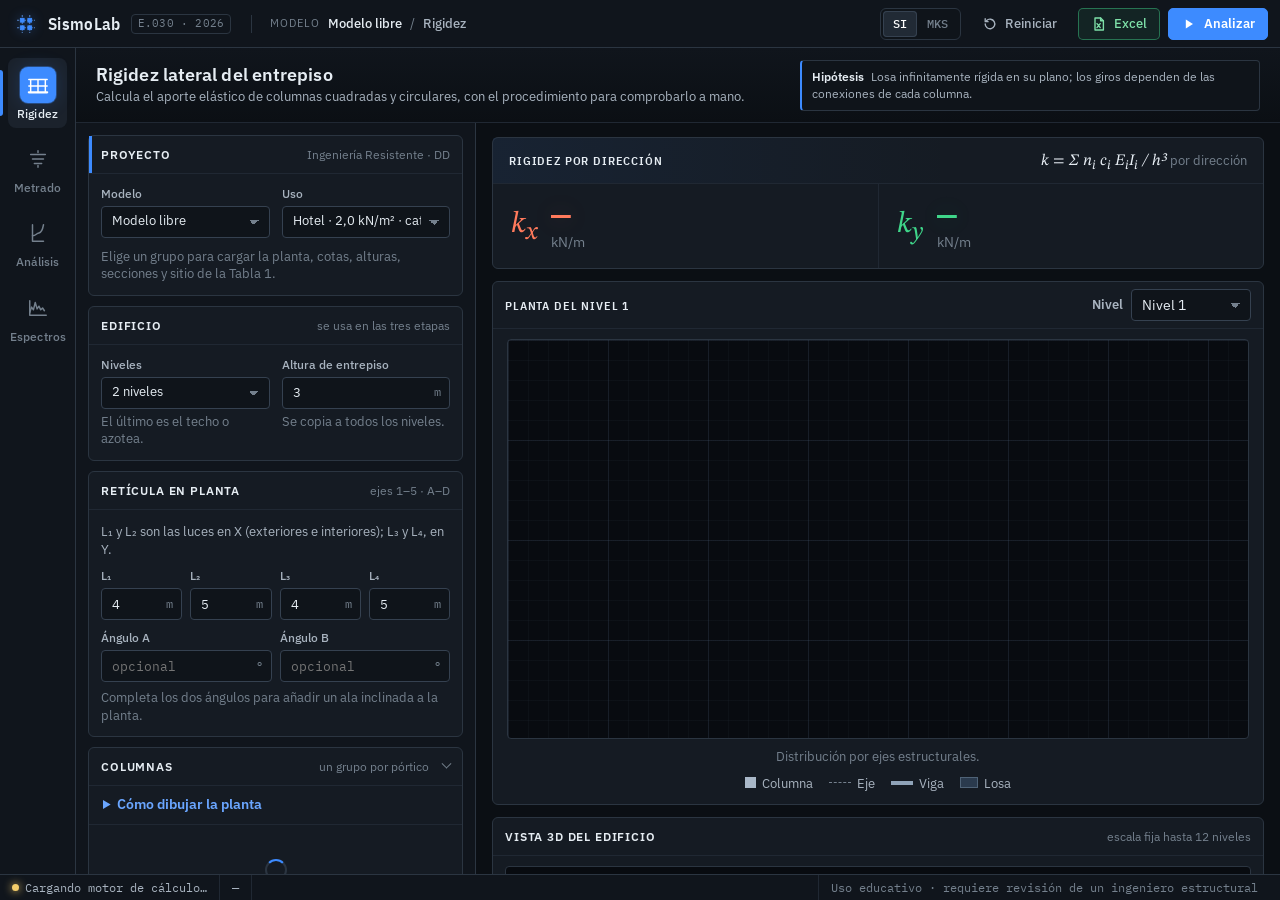
==== commit f502873e: "Exporta la memoria de cálculo a Excel con la estructura del trabajo del curso - excel_report.py arma" ====
--- a/index.html
+++ b/index.html
@@ -40,6 +40,9 @@
             <button class="button button-ghost reset-button" type="button" data-action="reset" title="Volver al modelo inicial">
               <svg viewBox="0 0 20 20" aria-hidden="true"><path d="M4 10a6 6 0 1 0 1.8-4.3M4 3.5v3.6h3.6" /></svg><span>Reiniciar</span>
             </button>
+            <button id="export-excel-button" class="button excel-button" type="button" data-action="export-excel" title="Descarga la memoria de cálculo en Excel (fórmulas, MKS)">
+              <svg viewBox="0 0 20 20" aria-hidden="true"><path d="M5 2.5h7l3.5 3.5v11.5h-10.5z" /><path d="M12 2.5V6h3.5" /><path d="M7.5 9.5l4 5M11.5 9.5l-4 5" /></svg><span>Excel</span>
+            </button>
             <button class="button button-primary run-button" type="button" data-action="apply-loads" title="Pasa fuerzas y masas del metrado al análisis y lo resuelve">
               <svg viewBox="0 0 20 20" aria-hidden="true"><path d="M6 4.5v11l9-5.5z" /></svg><span>Analizar</span>
             </button>
@@ -584,6 +587,10 @@
               <div id="analysis-steps" class="steps-scroll"></div>
             </div>
             <section class="stage-foot">
+              <div class="next-step">
+                <p>Descarga la memoria de cálculo en Excel con la estructura del trabajo del curso: rigidez, masa, análisis sísmico, centros de masa y rigidez, matrices G·K·G, K⁻¹, desplazamientos, modos y espectro, con fórmulas vivas en tonf y m.</p>
+                <button class="button button-primary transition-button" type="button" data-action="export-excel">Descargar Excel</button>
+              </div>
               <details class="theory-section analysis-method">
                 <summary>Ruta matricial y alcance del análisis</summary>
                 <ol class="analysis-method-grid">
--- a/styles.css
+++ b/styles.css
@@ -700,8 +700,8 @@
   .topbar-crumbs { padding-left: 10px; font-size: 12px; }
   .topbar-crumbs .crumb-sep, .topbar-crumbs #topbar-stage { display: none; }
   .header-actions { gap: 4px; }
-  .reset-button span, .run-button span { display: none; }
-  .reset-button, .run-button { width: 34px; padding: 0; }
+  .reset-button span, .run-button span, .excel-button span { display: none; }
+  .reset-button, .run-button, .excel-button { width: 34px; padding: 0; }
   .unit-toggle button { padding: 0 7px; }
   .stage-switcher { position: fixed; z-index: 50; left: 0; right: 0; bottom: 0; height: calc(var(--tabbar-h) + env(safe-area-inset-bottom)); flex-direction: row; justify-content: space-around; gap: 2px; padding: 4px 6px env(safe-area-inset-bottom); background: rgba(16,21,28,.96); backdrop-filter: blur(10px); border-right: 0; border-top: 1px solid var(--rule); }
   .stage-tab { flex: 1 1 0; padding: 5px 2px; }
@@ -869,3 +869,6 @@
 .analysis-stage { min-height: 0; }
 .spec-chart svg { max-width: 920px; margin-inline: auto; }
 .example-field .example-button { min-height: 32px; white-space: nowrap; overflow: hidden; text-overflow: ellipsis; }
+
+.excel-button { color: #7ee0a8; border-color: rgba(63,214,138,.45); background: rgba(63,214,138,.08); }
+.excel-button:hover { color: #b4f2cc; border-color: var(--ok); background: rgba(63,214,138,.16); }
